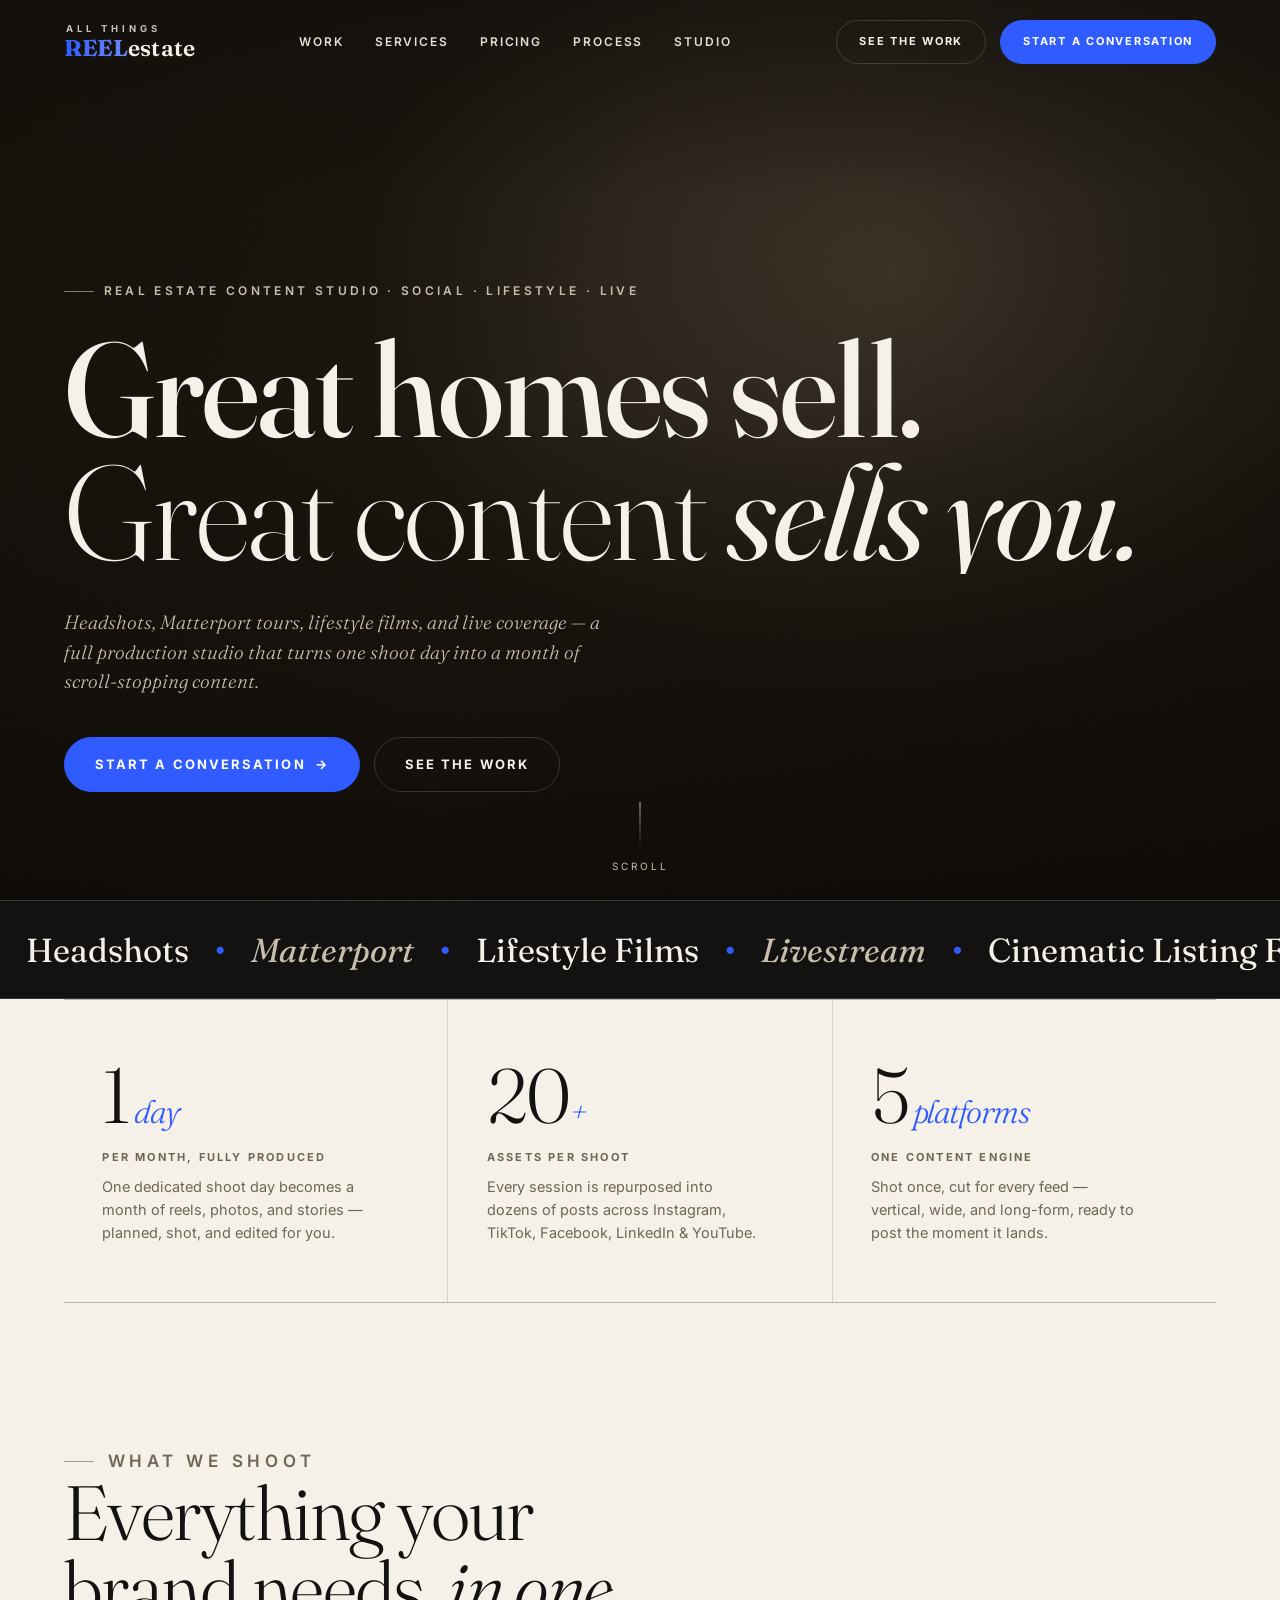
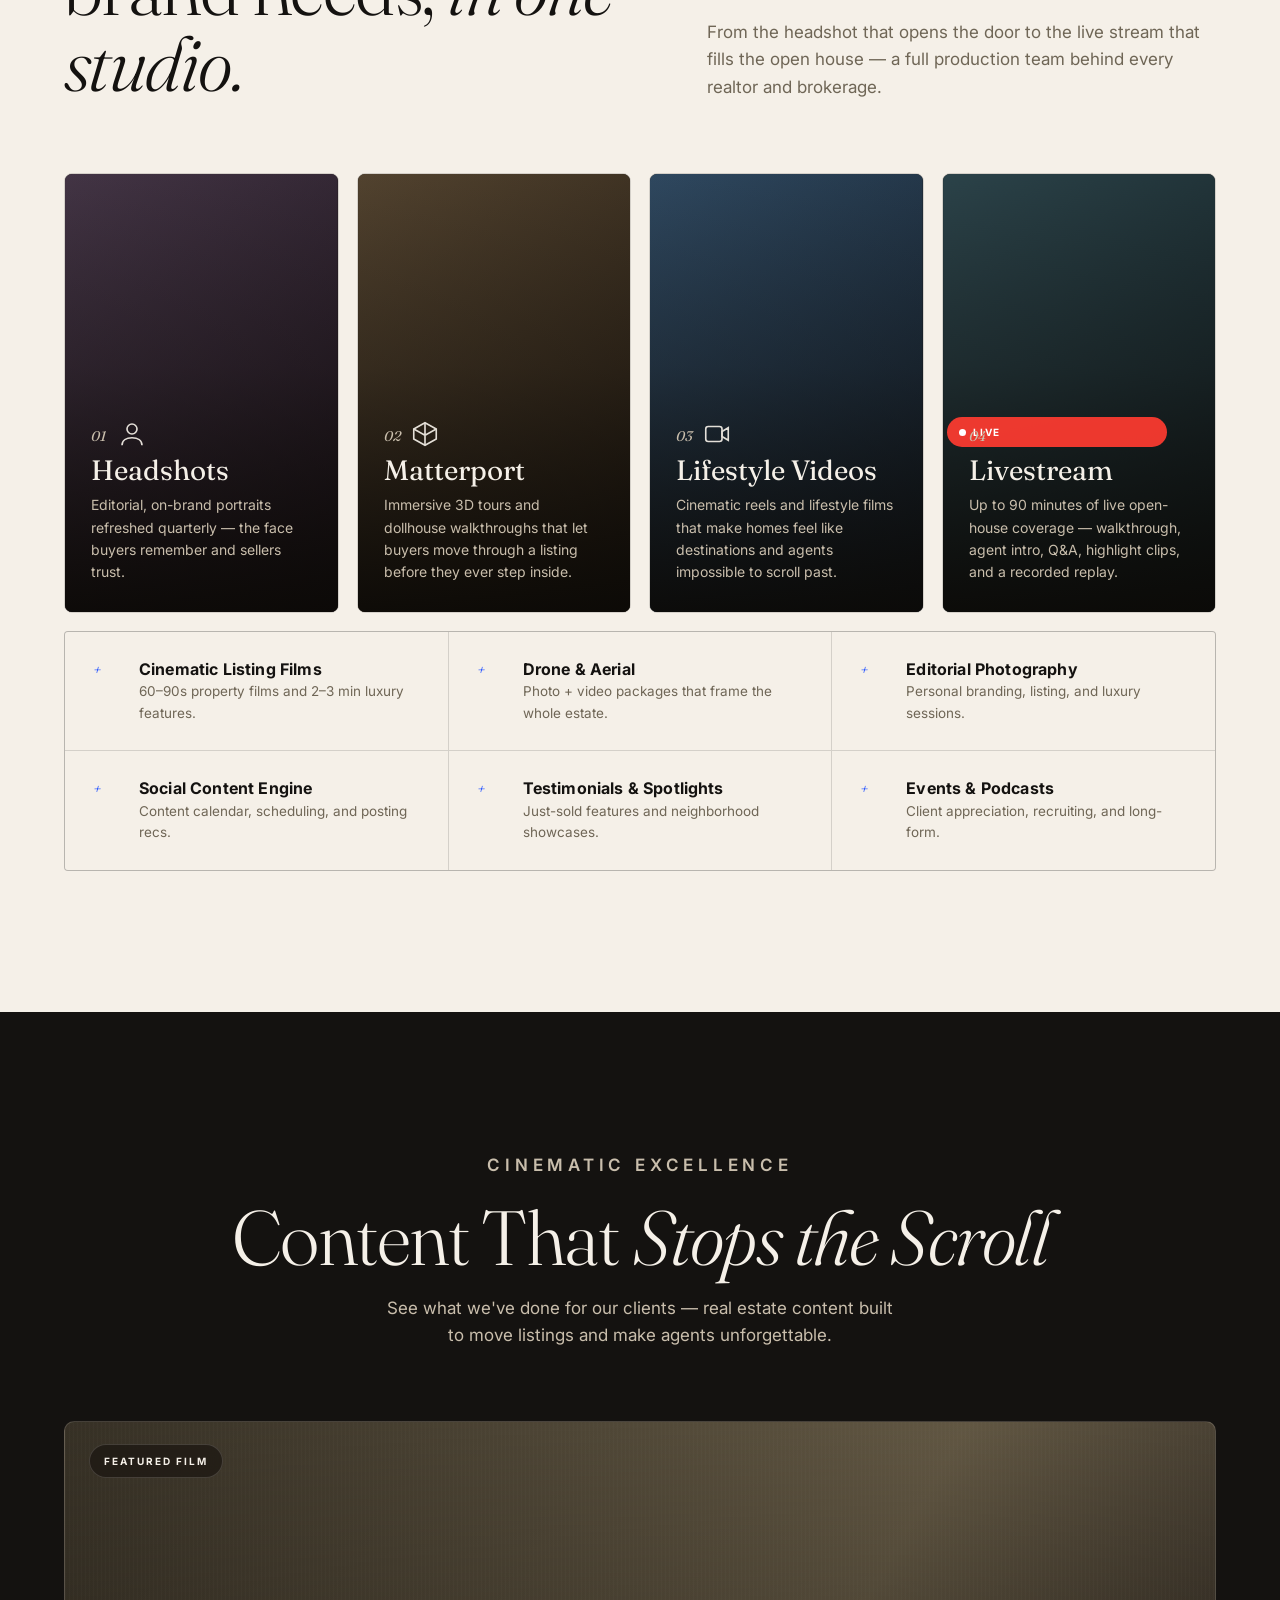
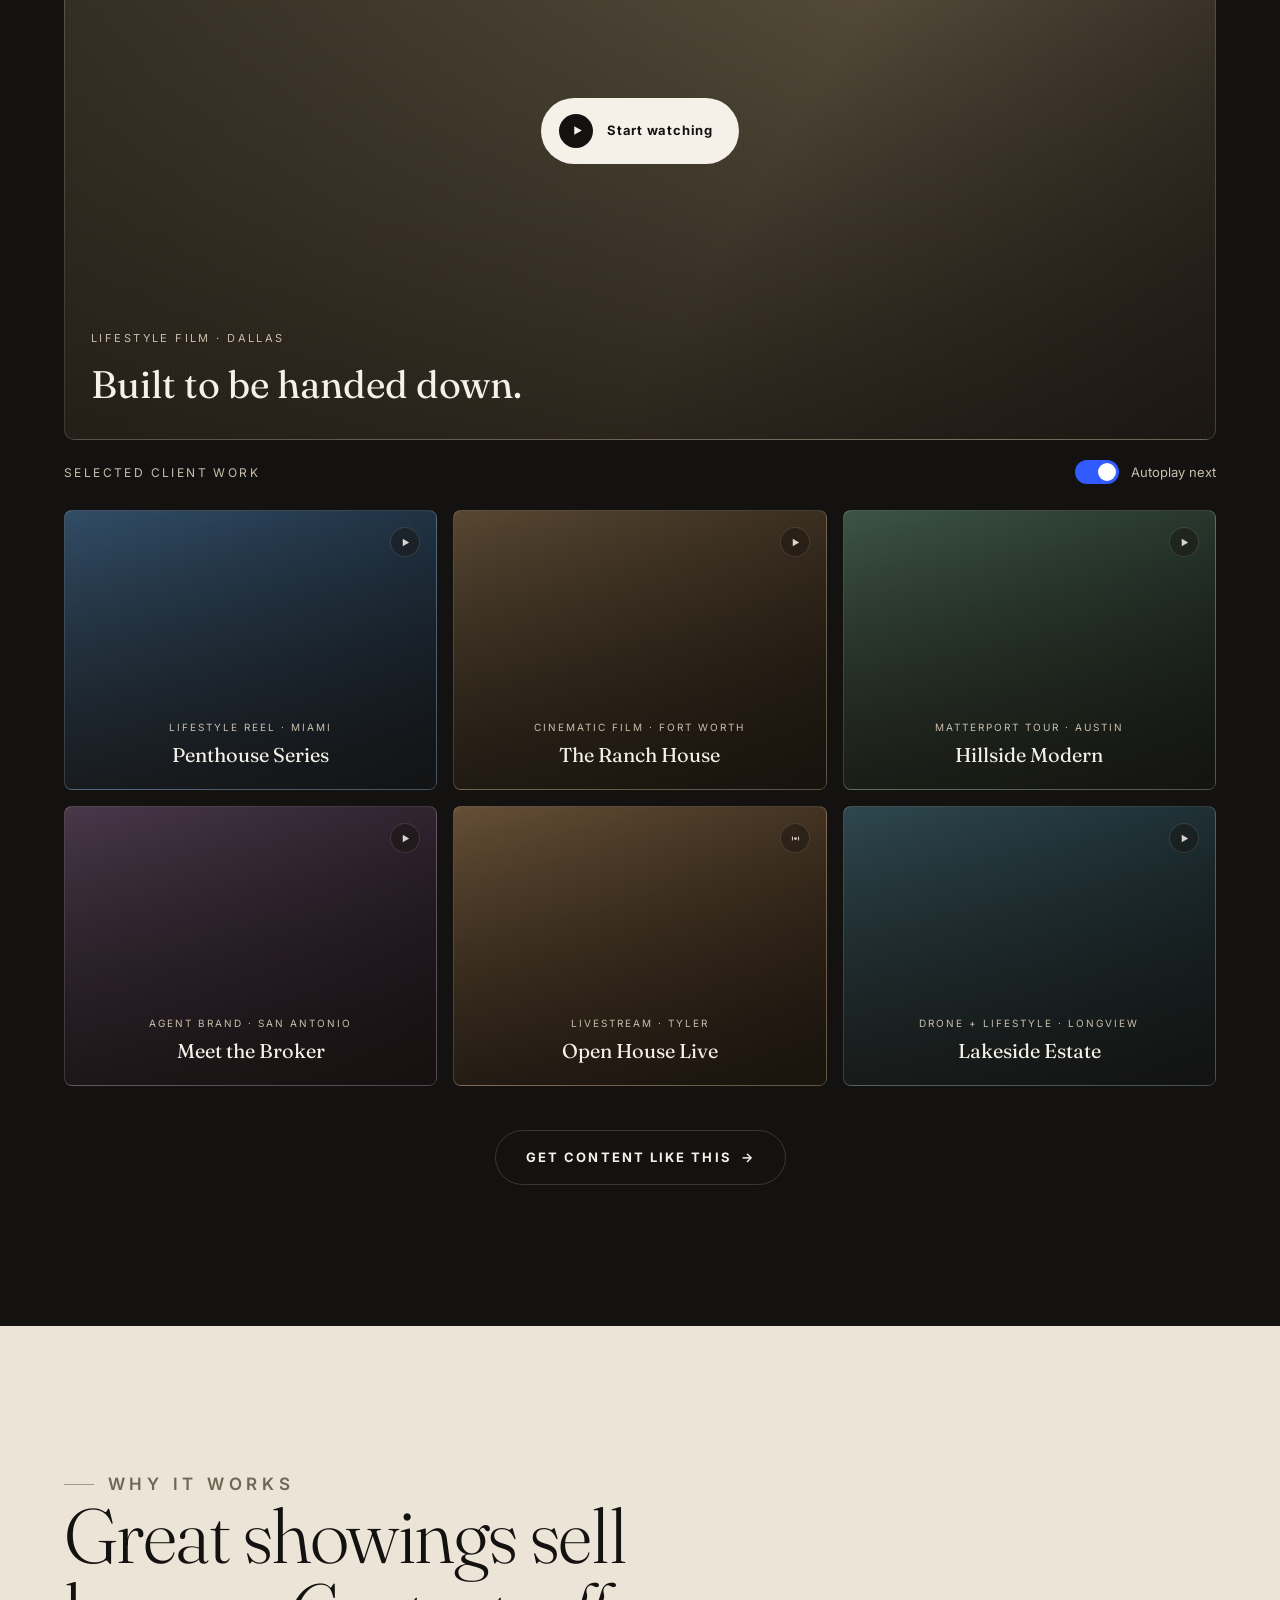
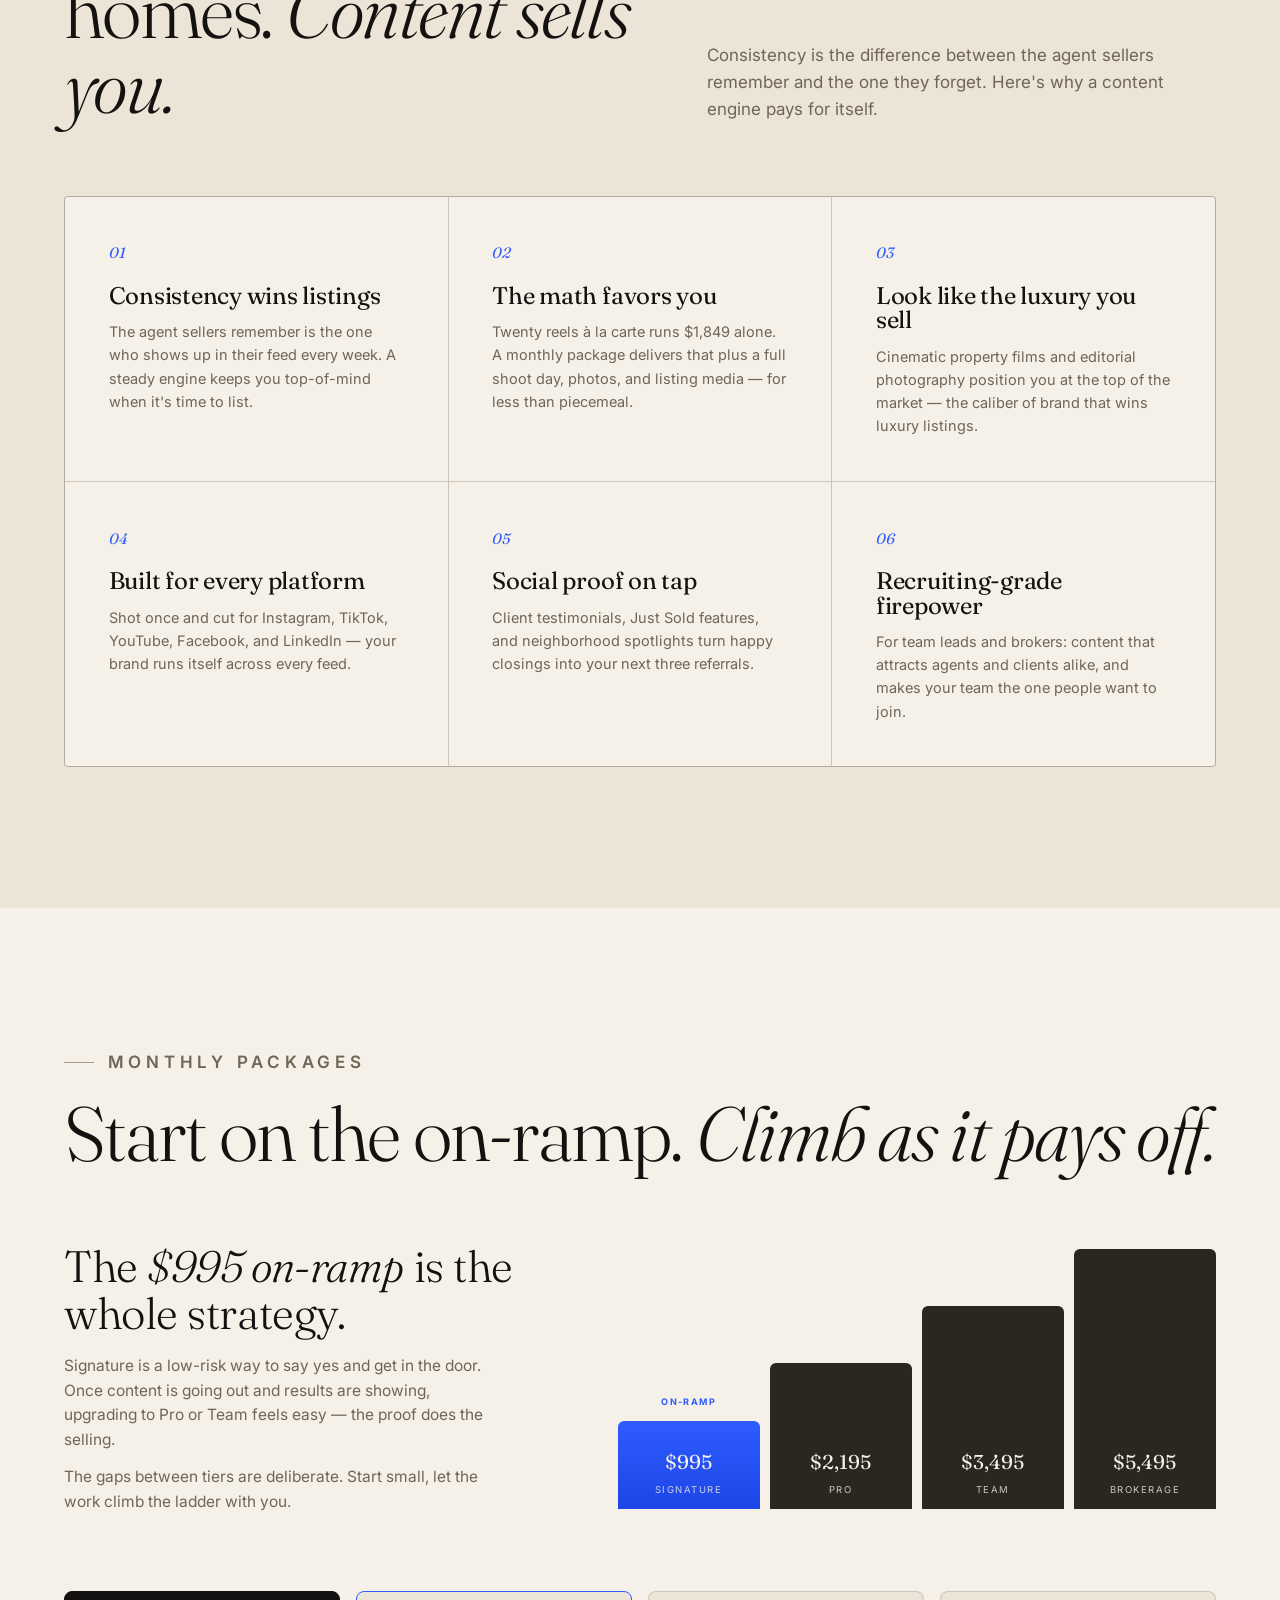
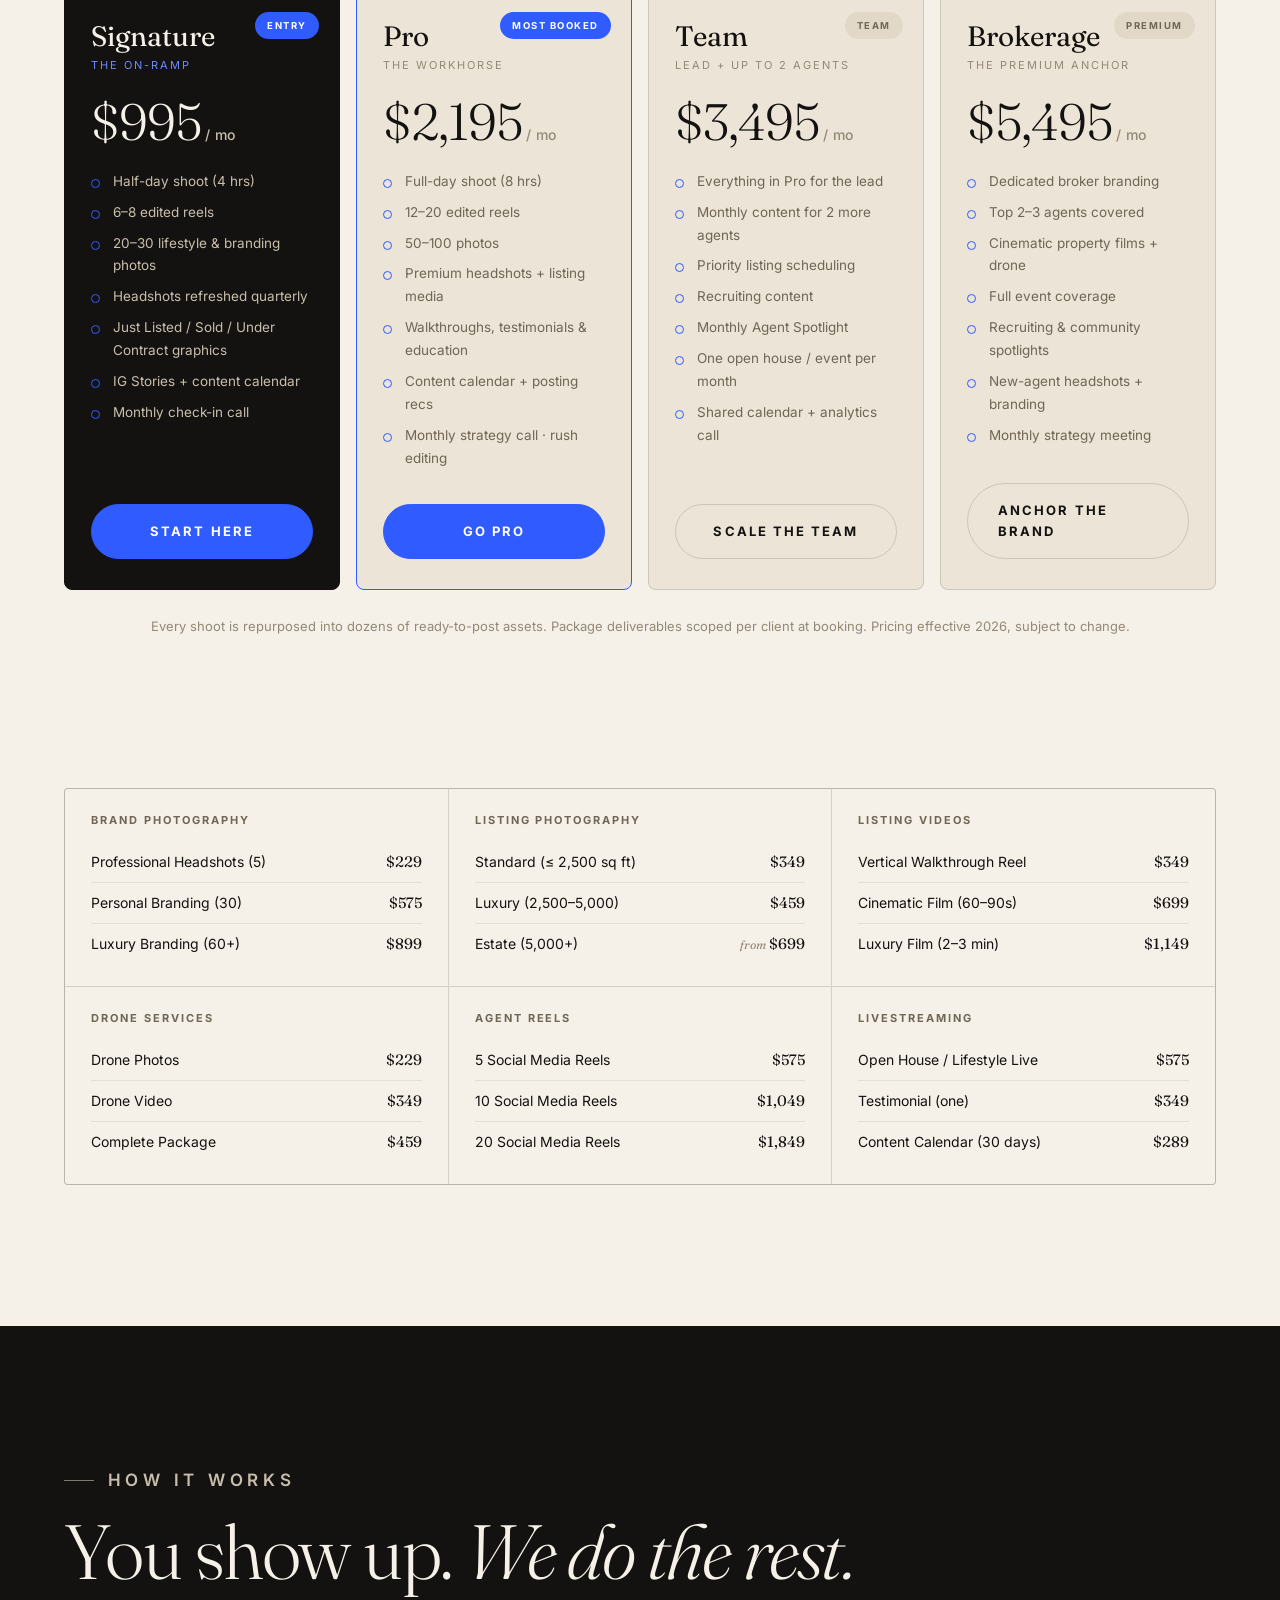
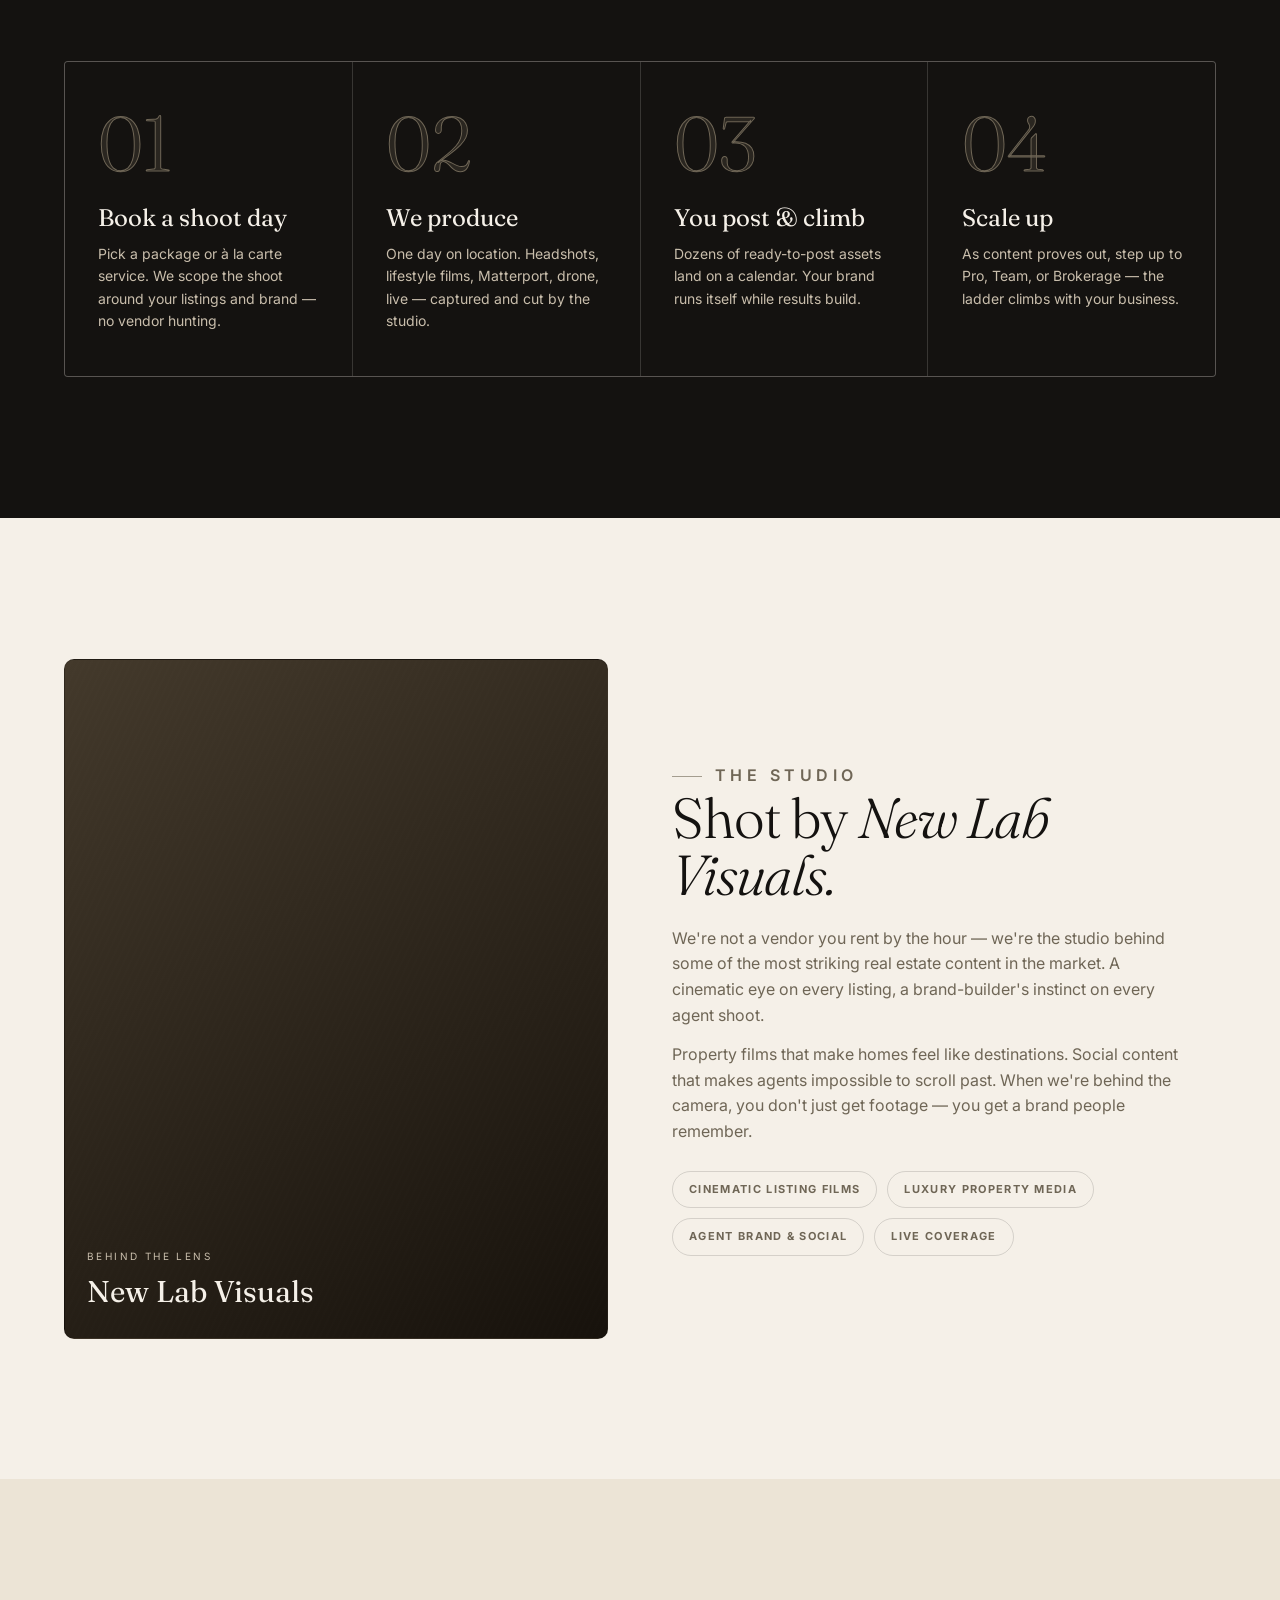
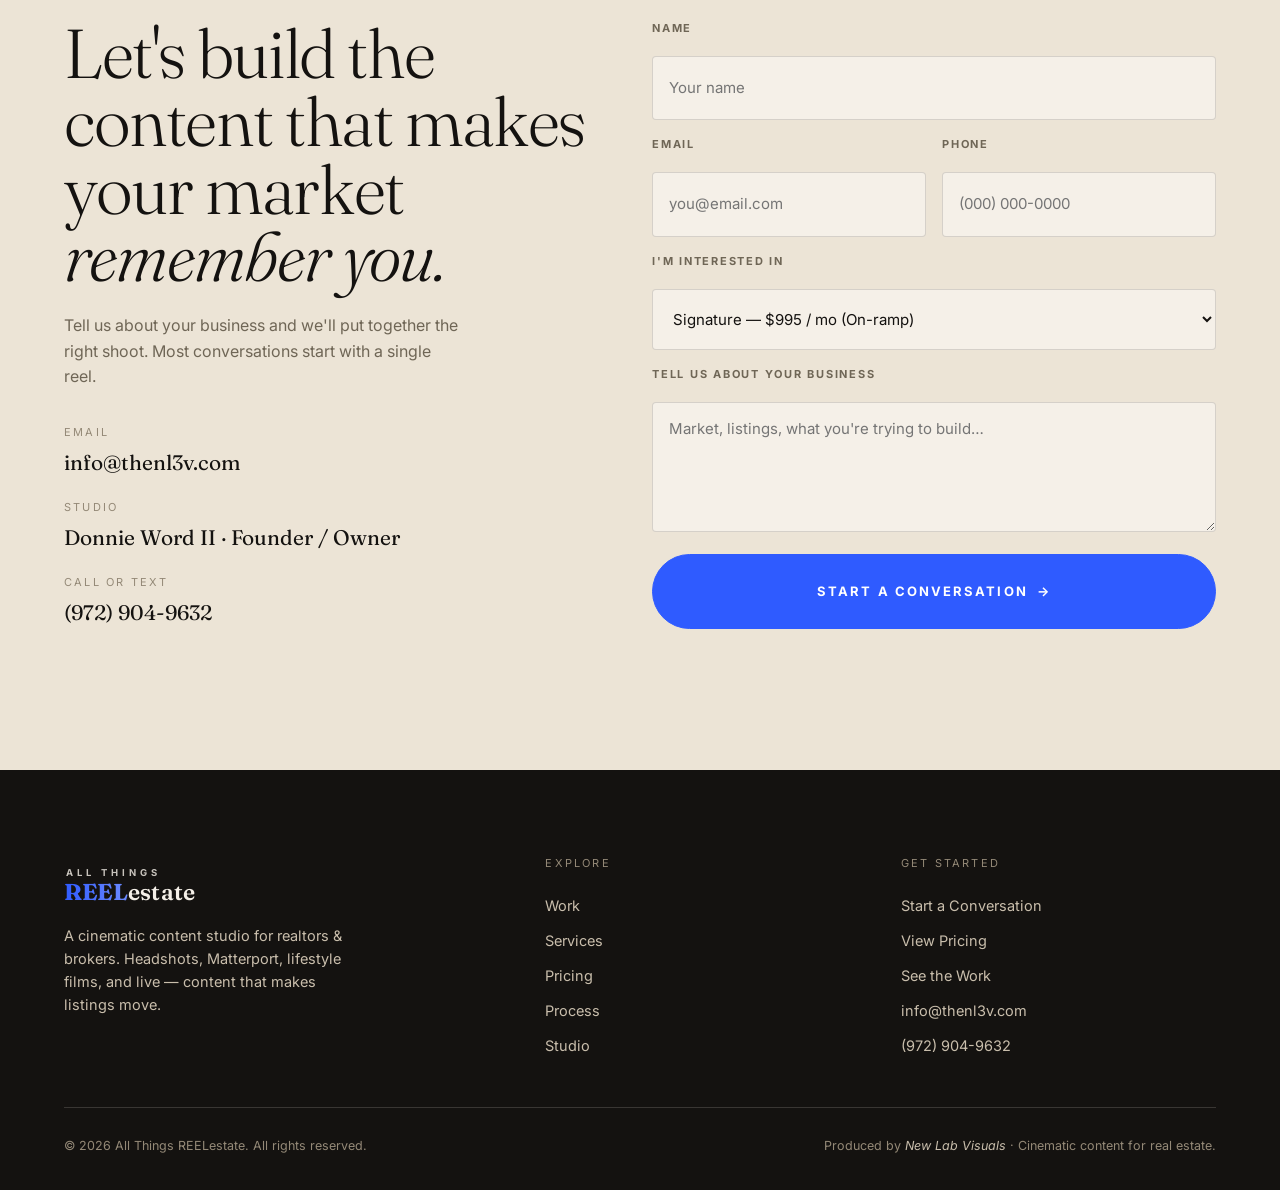
==== index.html @ cfa47ae5 "Use real hero photo, add Donnie's phone, restore v2 site to main - Set the hero background to the cl" ====
<!DOCTYPE html>
<html lang="en">
<head>
  <meta charset="UTF-8" />
  <meta name="viewport" content="width=device-width, initial-scale=1.0" />
  <title>All Things REELestate — Real Estate Content Studio</title>
  <meta name="description" content="All Things REELestate — a cinematic content studio for realtors & brokers. Headshots, Matterport tours, lifestyle films, and live coverage. One shoot day becomes a month of scroll-stopping content." />
  <meta name="theme-color" content="#141210" />

  <!-- Open Graph -->
  <meta property="og:title" content="All Things REELestate — Real Estate Content Studio" />
  <meta property="og:description" content="Headshots, Matterport, lifestyle films & live coverage built for real estate. Content that makes listings move and agents unforgettable." />
  <meta property="og:type" content="website" />

  <link rel="icon" href="assets/favicon.svg" type="image/svg+xml" />

  <!-- Fonts -->
  <link rel="preconnect" href="https://fonts.googleapis.com" />
  <link rel="preconnect" href="https://fonts.gstatic.com" crossorigin />
  <link href="https://fonts.googleapis.com/css2?family=Fraunces:ital,opsz,wght@0,9..144,300..600;1,9..144,300..600&family=Inter:wght@400;500;600;700;800;900&display=swap" rel="stylesheet" />

  <link rel="stylesheet" href="assets/css/styles.css" />
</head>
<body>

  <!-- ==================== NAV ==================== -->
  <header class="nav" id="nav">
    <div class="wrap">
      <a class="brand" href="#top" aria-label="All Things REELestate — home">
        <span class="brand__top">All Things</span>
        <span class="brand__main"><span class="brand__reel">REEL</span><b>estate</b></span>
      </a>
      <nav class="nav__links" aria-label="Primary">
        <a href="#work">Work</a>
        <a href="#services">Services</a>
        <a href="#pricing">Pricing</a>
        <a href="#process">Process</a>
        <a href="#studio">Studio</a>
      </nav>
      <div class="nav__cta">
        <a class="btn btn--ghost-light" href="#work">See the Work</a>
        <a class="btn btn--accent" href="#contact">Start a Conversation</a>
        <button class="burger" id="burger" aria-label="Menu" aria-expanded="false">
          <span></span><span></span><span></span>
        </button>
      </div>
    </div>
  </header>

  <!-- Mobile menu -->
  <div class="mobile-menu" id="mobileMenu">
    <a href="#work"><span class="num">01</span>Work</a>
    <a href="#services"><span class="num">02</span>Services</a>
    <a href="#pricing"><span class="num">03</span>Pricing</a>
    <a href="#process"><span class="num">04</span>Process</a>
    <a href="#studio"><span class="num">05</span>Studio</a>
    <a class="btn btn--accent" href="#contact">Start a Conversation</a>
  </div>

  <span id="top"></span>

  <!-- ==================== HERO ==================== -->
  <section class="hero grain" data-media>
    <div class="hero__bg"></div>
    <div class="hero__media" aria-hidden="true"></div>
    <div class="hero__vignette"></div>

    <div class="wrap">
      <p class="hero__eyebrow eyebrow eyebrow--light">Real Estate Content Studio · Social · Lifestyle · Live</p>
      <h1>
        <span class="line"><span class="lead">Great homes sell.</span></span>
        <span class="line">Great content <em>sells you.</em></span>
      </h1>
      <p class="hero__sub">Headshots, Matterport tours, lifestyle films, and live coverage — a full production studio that turns one shoot day into a month of scroll-stopping content.</p>
      <div class="hero__actions">
        <a class="btn btn--accent" href="#contact">Start a Conversation <span class="arrow">→</span></a>
        <a class="btn btn--ghost-light" href="#work">See the Work</a>
      </div>
    </div>

    <div class="hero__scroll"><span class="bar"></span>Scroll</div>
  </section>

  <!-- ==================== MARQUEE ==================== -->
  <div class="marquee" aria-hidden="true">
    <div class="marquee__track">
      <span class="marquee__item">Headshots <span class="dot">●</span> <em>Matterport</em> <span class="dot">●</span> Lifestyle Films <span class="dot">●</span> <em>Livestream</em> <span class="dot">●</span> Cinematic Listing Films <span class="dot">●</span> <em>Drone</em> <span class="dot">●</span> Editorial Photography <span class="dot">●</span> <em>Social Engine</em> <span class="dot">●</span></span>
      <span class="marquee__item">Headshots <span class="dot">●</span> <em>Matterport</em> <span class="dot">●</span> Lifestyle Films <span class="dot">●</span> <em>Livestream</em> <span class="dot">●</span> Cinematic Listing Films <span class="dot">●</span> <em>Drone</em> <span class="dot">●</span> Editorial Photography <span class="dot">●</span> <em>Social Engine</em> <span class="dot">●</span></span>
    </div>
  </div>

  <!-- ==================== STATS ==================== -->
  <section class="stats section">
    <div class="wrap">
      <div class="stats__grid">
        <div class="stat reveal">
          <div class="stat__num">1<span class="unit"> day</span></div>
          <div class="stat__label">Per month, fully produced</div>
          <p class="stat__desc">One dedicated shoot day becomes a month of reels, photos, and stories — planned, shot, and edited for you.</p>
        </div>
        <div class="stat reveal" data-d="1">
          <div class="stat__num">20<span class="unit">+</span></div>
          <div class="stat__label">Assets per shoot</div>
          <p class="stat__desc">Every session is repurposed into dozens of posts across Instagram, TikTok, Facebook, LinkedIn & YouTube.</p>
        </div>
        <div class="stat reveal" data-d="2">
          <div class="stat__num">5<span class="unit"> platforms</span></div>
          <div class="stat__label">One content engine</div>
          <p class="stat__desc">Shot once, cut for every feed — vertical, wide, and long-form, ready to post the moment it lands.</p>
        </div>
      </div>
    </div>
  </section>

  <!-- ==================== SERVICES ==================== -->
  <section class="services section-pad" id="services">
    <div class="wrap">
      <div class="sec-head sec-head--split reveal">
        <div>
          <p class="eyebrow">What We Shoot</p>
          <h2>Everything your brand needs, <em>in one studio.</em></h2>
        </div>
        <p>From the headshot that opens the door to the live stream that fills the open house — a full production team behind every realtor and brokerage.</p>
      </div>

      <div class="svc-primary">
        <article class="svc-card reveal">
          <div class="svc-card__img" style="background-image:url('https://images.unsplash.com/photo-1560250097-0b93528c311a?q=80&w=1200&auto=format&fit=crop'), linear-gradient(140deg,#4a3a4d,#1a1119);"></div>
          <div class="svc-card__icon" aria-hidden="true">
            <svg viewBox="0 0 24 24"><circle cx="12" cy="8" r="4"/><path d="M4 21c0-4 3.6-6 8-6s8 2 8 6"/></svg>
          </div>
          <span class="svc-card__num">01</span>
          <h3>Headshots</h3>
          <p class="svc-card__desc">Editorial, on-brand portraits refreshed quarterly — the face buyers remember and sellers trust.</p>
        </article>

        <article class="svc-card reveal" data-d="1">
          <div class="svc-card__img" style="background-image:url('https://images.unsplash.com/photo-1600607687939-ce8a6c25118c?q=80&w=1200&auto=format&fit=crop'), linear-gradient(140deg,#5b4a34,#20180f);"></div>
          <div class="svc-card__icon" aria-hidden="true">
            <svg viewBox="0 0 24 24"><path d="M12 3l9 5v8l-9 5-9-5V8z"/><path d="M12 3v18M3 8l9 5 9-5"/></svg>
          </div>
          <span class="svc-card__num">02</span>
          <h3>Matterport</h3>
          <p class="svc-card__desc">Immersive 3D tours and dollhouse walkthroughs that let buyers move through a listing before they ever step inside.</p>
        </article>

        <article class="svc-card reveal" data-d="2">
          <div class="svc-card__img" style="background-image:url('https://images.unsplash.com/photo-1526779259212-939e64788e3c?q=80&w=1200&auto=format&fit=crop'), linear-gradient(140deg,#33506b,#101b26);"></div>
          <div class="svc-card__icon" aria-hidden="true">
            <svg viewBox="0 0 24 24"><rect x="3" y="6" width="13" height="12" rx="2"/><path d="M16 10l5-3v10l-5-3z"/></svg>
          </div>
          <span class="svc-card__num">03</span>
          <h3>Lifestyle Videos</h3>
          <p class="svc-card__desc">Cinematic reels and lifestyle films that make homes feel like destinations and agents impossible to scroll past.</p>
        </article>

        <article class="svc-card reveal" data-d="3">
          <div class="svc-card__img" style="background-image:url('https://images.unsplash.com/photo-1492691527719-9d1e07e534b4?q=80&w=1200&auto=format&fit=crop'), linear-gradient(140deg,#2f4a52,#0f1b1e);"></div>
          <span class="svc-card__live"><span class="pulse"></span>Live</span>
          <span class="svc-card__num">04</span>
          <h3>Livestream</h3>
          <p class="svc-card__desc">Up to 90 minutes of live open-house coverage — walkthrough, agent intro, Q&A, highlight clips, and a recorded replay.</p>
        </article>
      </div>

      <div class="svc-secondary reveal">
        <div class="svc-min"><span class="svc-min__k">+</span><div><h4>Cinematic Listing Films</h4><p>60–90s property films and 2–3 min luxury features.</p></div></div>
        <div class="svc-min"><span class="svc-min__k">+</span><div><h4>Drone &amp; Aerial</h4><p>Photo + video packages that frame the whole estate.</p></div></div>
        <div class="svc-min"><span class="svc-min__k">+</span><div><h4>Editorial Photography</h4><p>Personal branding, listing, and luxury sessions.</p></div></div>
        <div class="svc-min"><span class="svc-min__k">+</span><div><h4>Social Content Engine</h4><p>Content calendar, scheduling, and posting recs.</p></div></div>
        <div class="svc-min"><span class="svc-min__k">+</span><div><h4>Testimonials &amp; Spotlights</h4><p>Just-sold features and neighborhood showcases.</p></div></div>
        <div class="svc-min"><span class="svc-min__k">+</span><div><h4>Events &amp; Podcasts</h4><p>Client appreciation, recruiting, and long-form.</p></div></div>
      </div>
    </div>
  </section>

  <!-- ==================== PORTFOLIO ==================== -->
  <section class="portfolio section-pad" id="work">
    <div class="wrap">
      <div class="sec-head reveal" style="text-align:center; justify-items:center;">
        <p class="eyebrow no-rule" style="justify-self:center">Cinematic Excellence</p>
        <h2>Content That <em>Stops the Scroll</em></h2>
        <p style="margin-inline:auto">See what we've done for our clients — real estate content built to move listings and make agents unforgettable.</p>
      </div>

      <div class="reel-feature reveal" data-video>
        <span class="reel-feature__tag">Featured Film</span>
        <button class="play"><span class="play__disc"><svg viewBox="0 0 24 24"><path d="M6 4l14 8-14 8z"/></svg></span>Start watching</button>
        <div class="reel-feature__meta">
          <div class="k">Lifestyle Film · Dallas</div>
          <div class="t">Built to be handed down.</div>
        </div>
      </div>

      <div class="reel-bar reveal">
        <span class="reel-bar__label">Selected Client Work</span>
        <span class="toggle"><span class="toggle__track"></span>Autoplay next</span>
      </div>

      <div class="reel-grid">
        <button class="reel-tile d1 reveal">
          <span class="reel-tile__glow"></span>
          <span class="reel-tile__ico"><svg viewBox="0 0 24 24"><path d="M6 4l14 8-14 8z"/></svg></span>
          <span class="reel-tile__body"><span class="reel-tile__k">Lifestyle Reel · Miami</span><span class="reel-tile__t">Penthouse Series</span></span>
        </button>
        <button class="reel-tile d2 reveal" data-d="1">
          <span class="reel-tile__glow"></span>
          <span class="reel-tile__ico"><svg viewBox="0 0 24 24"><path d="M6 4l14 8-14 8z"/></svg></span>
          <span class="reel-tile__body"><span class="reel-tile__k">Cinematic Film · Fort Worth</span><span class="reel-tile__t">The Ranch House</span></span>
        </button>
        <button class="reel-tile d3 reveal" data-d="2">
          <span class="reel-tile__glow"></span>
          <span class="reel-tile__ico"><svg viewBox="0 0 24 24"><path d="M6 4l14 8-14 8z"/></svg></span>
          <span class="reel-tile__body"><span class="reel-tile__k">Matterport Tour · Austin</span><span class="reel-tile__t">Hillside Modern</span></span>
        </button>
        <button class="reel-tile d4 reveal">
          <span class="reel-tile__glow"></span>
          <span class="reel-tile__ico"><svg viewBox="0 0 24 24"><path d="M6 4l14 8-14 8z"/></svg></span>
          <span class="reel-tile__body"><span class="reel-tile__k">Agent Brand · San Antonio</span><span class="reel-tile__t">Meet the Broker</span></span>
        </button>
        <button class="reel-tile d5 reveal" data-d="1">
          <span class="reel-tile__glow"></span>
          <span class="reel-tile__ico"><svg viewBox="0 0 24 24"><circle cx="12" cy="12" r="3"/><path d="M6.5 6.5a8 8 0 000 11M17.5 6.5a8 8 0 010 11"/></svg></span>
          <span class="reel-tile__body"><span class="reel-tile__k">Livestream · Tyler</span><span class="reel-tile__t">Open House Live</span></span>
        </button>
        <button class="reel-tile d6 reveal" data-d="2">
          <span class="reel-tile__glow"></span>
          <span class="reel-tile__ico"><svg viewBox="0 0 24 24"><path d="M6 4l14 8-14 8z"/></svg></span>
          <span class="reel-tile__body"><span class="reel-tile__k">Drone + Lifestyle · Longview</span><span class="reel-tile__t">Lakeside Estate</span></span>
        </button>
      </div>

      <div style="text-align:center; margin-top:44px" class="reveal">
        <a class="btn btn--ghost-light" href="#contact">Get content like this <span class="arrow">→</span></a>
      </div>
    </div>
  </section>

  <!-- ==================== WHY ==================== -->
  <section class="why section-pad">
    <div class="wrap">
      <div class="sec-head sec-head--split reveal">
        <div>
          <p class="eyebrow">Why It Works</p>
          <h2>Great showings sell homes. <em>Content sells you.</em></h2>
        </div>
        <p>Consistency is the difference between the agent sellers remember and the one they forget. Here's why a content engine pays for itself.</p>
      </div>

      <div class="why-grid">
        <div class="why-cell reveal"><span class="why-cell__n">01</span><h3>Consistency wins listings</h3><p>The agent sellers remember is the one who shows up in their feed every week. A steady engine keeps you top-of-mind when it's time to list.</p></div>
        <div class="why-cell reveal" data-d="1"><span class="why-cell__n">02</span><h3>The math favors you</h3><p>Twenty reels à la carte runs $1,849 alone. A monthly package delivers that plus a full shoot day, photos, and listing media — for less than piecemeal.</p></div>
        <div class="why-cell reveal" data-d="2"><span class="why-cell__n">03</span><h3>Look like the luxury you sell</h3><p>Cinematic property films and editorial photography position you at the top of the market — the caliber of brand that wins luxury listings.</p></div>
        <div class="why-cell reveal"><span class="why-cell__n">04</span><h3>Built for every platform</h3><p>Shot once and cut for Instagram, TikTok, YouTube, Facebook, and LinkedIn — your brand runs itself across every feed.</p></div>
        <div class="why-cell reveal" data-d="1"><span class="why-cell__n">05</span><h3>Social proof on tap</h3><p>Client testimonials, Just Sold features, and neighborhood spotlights turn happy closings into your next three referrals.</p></div>
        <div class="why-cell reveal" data-d="2"><span class="why-cell__n">06</span><h3>Recruiting-grade firepower</h3><p>For team leads and brokers: content that attracts agents and clients alike, and makes your team the one people want to join.</p></div>
      </div>
    </div>
  </section>

  <!-- ==================== PRICING ==================== -->
  <section class="pricing section-pad" id="pricing">
    <div class="wrap">
      <div class="sec-head reveal">
        <p class="eyebrow">Monthly Packages</p>
        <h2>Start on the on-ramp. <em>Climb as it pays off.</em></h2>
      </div>

      <!-- The ramp explainer -->
      <div class="ramp">
        <div class="ramp__copy reveal">
          <h3>The <em>$995 on-ramp</em> is the whole strategy.</h3>
          <p>Signature is a low-risk way to say yes and get in the door. Once content is going out and results are showing, upgrading to Pro or Team feels easy — the proof does the selling.</p>
          <p>The gaps between tiers are deliberate. Start small, let the work climb the ladder with you.</p>
        </div>
        <div class="ladder reveal" data-d="1" aria-hidden="true">
          <div class="rung rung--entry" data-h="1"><span class="rung__tag">On-ramp</span><span class="rung__price">$995</span><span class="rung__name">Signature</span></div>
          <div class="rung" data-h="2"><span class="rung__price">$2,195</span><span class="rung__name">Pro</span></div>
          <div class="rung" data-h="3"><span class="rung__price">$3,495</span><span class="rung__name">Team</span></div>
          <div class="rung" data-h="4"><span class="rung__price">$5,495</span><span class="rung__name">Brokerage</span></div>
        </div>
      </div>

      <!-- Tiers -->
      <div class="tiers">
        <article class="tier tier--entry reveal">
          <span class="tier__badge">Entry</span>
          <h3 class="tier__name">Signature</h3>
          <p class="tier__role">The On-Ramp</p>
          <div class="tier__price">$995<span> / mo</span></div>
          <ul class="tier__feat">
            <li>Half-day shoot (4 hrs)</li>
            <li>6–8 edited reels</li>
            <li>20–30 lifestyle &amp; branding photos</li>
            <li>Headshots refreshed quarterly</li>
            <li>Just Listed / Sold / Under Contract graphics</li>
            <li>IG Stories + content calendar</li>
            <li>Monthly check-in call</li>
          </ul>
          <a class="btn" href="#contact">Start Here</a>
        </article>

        <article class="tier tier--pop reveal" data-d="1">
          <span class="tier__badge">Most Booked</span>
          <h3 class="tier__name">Pro</h3>
          <p class="tier__role">The Workhorse</p>
          <div class="tier__price">$2,195<span> / mo</span></div>
          <ul class="tier__feat">
            <li>Full-day shoot (8 hrs)</li>
            <li>12–20 edited reels</li>
            <li>50–100 photos</li>
            <li>Premium headshots + listing media</li>
            <li>Walkthroughs, testimonials &amp; education</li>
            <li>Content calendar + posting recs</li>
            <li>Monthly strategy call · rush editing</li>
          </ul>
          <a class="btn btn--accent" href="#contact">Go Pro</a>
        </article>

        <article class="tier reveal" data-d="2">
          <span class="tier__badge">Team</span>
          <h3 class="tier__name">Team</h3>
          <p class="tier__role">Lead + up to 2 agents</p>
          <div class="tier__price">$3,495<span> / mo</span></div>
          <ul class="tier__feat">
            <li>Everything in Pro for the lead</li>
            <li>Monthly content for 2 more agents</li>
            <li>Priority listing scheduling</li>
            <li>Recruiting content</li>
            <li>Monthly Agent Spotlight</li>
            <li>One open house / event per month</li>
            <li>Shared calendar + analytics call</li>
          </ul>
          <a class="btn btn--ghost" href="#contact">Scale the Team</a>
        </article>

        <article class="tier reveal" data-d="3">
          <span class="tier__badge">Premium</span>
          <h3 class="tier__name">Brokerage</h3>
          <p class="tier__role">The Premium Anchor</p>
          <div class="tier__price">$5,495<span> / mo</span></div>
          <ul class="tier__feat">
            <li>Dedicated broker branding</li>
            <li>Top 2–3 agents covered</li>
            <li>Cinematic property films + drone</li>
            <li>Full event coverage</li>
            <li>Recruiting &amp; community spotlights</li>
            <li>New-agent headshots + branding</li>
            <li>Monthly strategy meeting</li>
          </ul>
          <a class="btn btn--ghost" href="#contact">Anchor the Brand</a>
        </article>
      </div>

      <p class="pricing__note">Every shoot is repurposed into dozens of ready-to-post assets. Package deliverables scoped per client at booking. Pricing effective 2026, subject to change.</p>

      <!-- À LA CARTE -->
      <div class="alacarte" id="alacarte">
        <div class="ala-head reveal">
          <h3>Prefer to book <em>à la carte?</em></h3>
          <p class="eyebrow no-rule">One-off services · book exactly what a listing needs</p>
        </div>
        <div class="ala-grid">
          <div class="ala-group reveal">
            <h4>Brand Photography</h4>
            <div class="ala-row"><span class="n">Professional Headshots (5)</span><span class="p">$229</span></div>
            <div class="ala-row"><span class="n">Personal Branding (30)</span><span class="p">$575</span></div>
            <div class="ala-row"><span class="n">Luxury Branding (60+)</span><span class="p">$899</span></div>
          </div>
          <div class="ala-group reveal" data-d="1">
            <h4>Listing Photography</h4>
            <div class="ala-row"><span class="n">Standard (≤ 2,500 sq ft)</span><span class="p">$349</span></div>
            <div class="ala-row"><span class="n">Luxury (2,500–5,000)</span><span class="p">$459</span></div>
            <div class="ala-row"><span class="n">Estate (5,000+)</span><span class="p"><em>from</em> $699</span></div>
          </div>
          <div class="ala-group reveal" data-d="2">
            <h4>Listing Videos</h4>
            <div class="ala-row"><span class="n">Vertical Walkthrough Reel</span><span class="p">$349</span></div>
            <div class="ala-row"><span class="n">Cinematic Film (60–90s)</span><span class="p">$699</span></div>
            <div class="ala-row"><span class="n">Luxury Film (2–3 min)</span><span class="p">$1,149</span></div>
          </div>
          <div class="ala-group reveal">
            <h4>Drone Services</h4>
            <div class="ala-row"><span class="n">Drone Photos</span><span class="p">$229</span></div>
            <div class="ala-row"><span class="n">Drone Video</span><span class="p">$349</span></div>
            <div class="ala-row"><span class="n">Complete Package</span><span class="p">$459</span></div>
          </div>
          <div class="ala-group reveal" data-d="1">
            <h4>Agent Reels</h4>
            <div class="ala-row"><span class="n">5 Social Media Reels</span><span class="p">$575</span></div>
            <div class="ala-row"><span class="n">10 Social Media Reels</span><span class="p">$1,049</span></div>
            <div class="ala-row"><span class="n">20 Social Media Reels</span><span class="p">$1,849</span></div>
          </div>
          <div class="ala-group reveal" data-d="2">
            <h4>Livestreaming</h4>
            <div class="ala-row"><span class="n">Open House / Lifestyle Live</span><span class="p">$575</span></div>
            <div class="ala-row"><span class="n">Testimonial (one)</span><span class="p">$349</span></div>
            <div class="ala-row"><span class="n">Content Calendar (30 days)</span><span class="p">$289</span></div>
          </div>
        </div>
      </div>
    </div>
  </section>

  <!-- ==================== PROCESS ==================== -->
  <section class="process section-pad" id="process">
    <div class="wrap">
      <div class="sec-head reveal">
        <p class="eyebrow">How It Works</p>
        <h2>You show up. <em>We do the rest.</em></h2>
      </div>
      <div class="steps">
        <div class="step reveal"><div class="step__n">01</div><h3>Book a shoot day</h3><p>Pick a package or à la carte service. We scope the shoot around your listings and brand — no vendor hunting.</p></div>
        <div class="step reveal" data-d="1"><div class="step__n">02</div><h3>We produce</h3><p>One day on location. Headshots, lifestyle films, Matterport, drone, live — captured and cut by the studio.</p></div>
        <div class="step reveal" data-d="2"><div class="step__n">03</div><h3>You post &amp; climb</h3><p>Dozens of ready-to-post assets land on a calendar. Your brand runs itself while results build.</p></div>
        <div class="step reveal" data-d="3"><div class="step__n">04</div><h3>Scale up</h3><p>As content proves out, step up to Pro, Team, or Brokerage — the ladder climbs with your business.</p></div>
      </div>
    </div>
  </section>

  <!-- ==================== STUDIO ==================== -->
  <section class="studio section-pad" id="studio">
    <div class="wrap">
      <div class="studio__grid">
        <div class="studio__media grain reveal" aria-hidden="true">
          <div class="studio__badge">
            <div class="k">Behind the Lens</div>
            <div class="t">New Lab Visuals</div>
          </div>
        </div>
        <div class="studio__copy reveal" data-d="1">
          <p class="eyebrow">The Studio</p>
          <h2>Shot by <em>New Lab Visuals.</em></h2>
          <p>We're not a vendor you rent by the hour — we're the studio behind some of the most striking real estate content in the market. A cinematic eye on every listing, a brand-builder's instinct on every agent shoot.</p>
          <p>Property films that make homes feel like destinations. Social content that makes agents impossible to scroll past. When we're behind the camera, you don't just get footage — you get a brand people remember.</p>
          <div class="studio__tags">
            <span>Cinematic Listing Films</span>
            <span>Luxury Property Media</span>
            <span>Agent Brand &amp; Social</span>
            <span>Live Coverage</span>
          </div>
        </div>
      </div>
    </div>
  </section>

  <!-- ==================== CONTACT ==================== -->
  <section class="contact section-pad" id="contact">
    <div class="wrap">
      <div class="contact__grid">
        <div class="contact__lead reveal">
          <h2>Let's build the content that makes your market <em>remember you.</em></h2>
          <p>Tell us about your business and we'll put together the right shoot. Most conversations start with a single reel.</p>
          <div class="contact__meta">
            <div class="row"><div class="k">Email</div><div class="v"><a href="mailto:info@thenl3v.com">info@thenl3v.com</a></div></div>
            <div class="row"><div class="k">Studio</div><div class="v">Donnie Word II · Founder / Owner</div></div>
            <div class="row"><div class="k">Call or text</div><div class="v"><a href="tel:+19729049632">(972) 904-9632</a></div></div>
          </div>
        </div>

        <form class="form reveal" data-d="1" id="contactForm" novalidate>
          <div class="field">
            <label for="name">Name</label>
            <input id="name" name="name" type="text" placeholder="Your name" required />
          </div>
          <div class="row2">
            <div class="field">
              <label for="email">Email</label>
              <input id="email" name="email" type="email" placeholder="you@email.com" required />
            </div>
            <div class="field">
              <label for="phone">Phone</label>
              <input id="phone" name="phone" type="tel" placeholder="(000) 000-0000" />
            </div>
          </div>
          <div class="field">
            <label for="interest">I'm interested in</label>
            <select id="interest" name="interest">
              <option>Signature — $995 / mo (On-ramp)</option>
              <option>Pro — $2,195 / mo</option>
              <option>Team — $3,495 / mo</option>
              <option>Brokerage — $5,495 / mo</option>
              <option>À la carte / one-off shoot</option>
              <option>Not sure yet — help me choose</option>
            </select>
          </div>
          <div class="field">
            <label for="message">Tell us about your business</label>
            <textarea id="message" name="message" placeholder="Market, listings, what you're trying to build…"></textarea>
          </div>
          <button class="btn btn--accent" type="submit">Start a Conversation <span class="arrow">→</span></button>
          <p class="form__ok">Thanks — we'll be in touch shortly. (Demo form: wire up to your email or CRM to go live.)</p>
        </form>
      </div>
    </div>
  </section>

  <!-- ==================== FOOTER ==================== -->
  <footer class="footer">
    <div class="wrap">
      <div class="footer__top">
        <div class="footer__brand">
          <a class="brand" href="#top">
            <span class="brand__top">All Things</span>
            <span class="brand__main"><span class="brand__reel">REEL</span><b>estate</b></span>
          </a>
          <p>A cinematic content studio for realtors &amp; brokers. Headshots, Matterport, lifestyle films, and live — content that makes listings move.</p>
        </div>
        <div class="footer__col">
          <h4>Explore</h4>
          <a href="#work">Work</a>
          <a href="#services">Services</a>
          <a href="#pricing">Pricing</a>
          <a href="#process">Process</a>
          <a href="#studio">Studio</a>
        </div>
        <div class="footer__col">
          <h4>Get Started</h4>
          <a href="#contact">Start a Conversation</a>
          <a href="#pricing">View Pricing</a>
          <a href="#work">See the Work</a>
          <a href="mailto:info@thenl3v.com">info@thenl3v.com</a>
          <a href="tel:+19729049632">(972) 904-9632</a>
        </div>
      </div>
      <div class="footer__bottom">
        <p>© <span id="year">2026</span> All Things REELestate. All rights reserved.</p>
        <p class="credit">Produced by <em>New Lab Visuals</em> · Cinematic content for real estate.</p>
      </div>
    </div>
  </footer>

  <script src="assets/js/main.js"></script>
</body>
</html>
---- assets/css/styles.css ----
/* =============================================================
   ALL THINGS REELestate — Content Studio
   Design system: editorial serif warmth x bold display caps,
   cream/ink palette, electric accent pop.
   ============================================================= */

/* ----------  TOKENS  ---------- */
:root {
  /* Palette */
  --ink:        #141210;
  --ink-2:      #1d1a16;
  --ink-soft:   #2a2620;
  --paper:      #f5f0e8;
  --paper-2:    #ece4d6;
  --paper-3:    #e2d8c7;
  --stone:      #948977;
  --stone-2:    #6f6656;
  --cream-dim:  #c9beac;

  --accent:     #2f5bff;   /* electric editorial blue — the pop */
  --accent-2:   #6d8bff;
  --live:       #ff3b30;   /* broadcast red for LIVE / livestream */
  --gold:       #c6a15b;   /* luxury hairline detailing */

  --hair:       rgba(20, 18, 16, .14);
  --hair-2:     rgba(20, 18, 16, .08);
  --hair-light: rgba(245, 240, 232, .16);

  /* Type */
  --serif: "Fraunces", "Times New Roman", serif;
  --sans:  "Inter", system-ui, -apple-system, "Segoe UI", sans-serif;

  /* Layout */
  --wrap: 1280px;
  --gutter: clamp(20px, 5vw, 72px);
  --radius: 4px;

  --ease: cubic-bezier(.16, 1, .3, 1);
}

/* ----------  RESET  ---------- */
*, *::before, *::after { box-sizing: border-box; }
html { -webkit-text-size-adjust: 100%; scroll-behavior: smooth; }
@media (prefers-reduced-motion: reduce) {
  html { scroll-behavior: auto; }
  *, *::before, *::after { animation-duration: .001ms !important; transition-duration: .001ms !important; }
}
body {
  margin: 0;
  font-family: var(--sans);
  background: var(--paper);
  color: var(--ink);
  line-height: 1.6;
  -webkit-font-smoothing: antialiased;
  text-rendering: optimizeLegibility;
  overflow-x: hidden;
}
img, svg, video { display: block; max-width: 100%; }
a { color: inherit; text-decoration: none; }
button { font: inherit; cursor: pointer; border: none; background: none; color: inherit; }
h1, h2, h3, h4 { margin: 0; font-weight: 400; line-height: 1.02; }
p { margin: 0; }
ul { margin: 0; padding: 0; list-style: none; }

/* ----------  UTILITIES  ---------- */
.wrap { width: 100%; max-width: var(--wrap); margin-inline: auto; padding-inline: var(--gutter); }
.eyebrow {
  font-family: var(--sans);
  font-size: 12px;
  font-weight: 600;
  letter-spacing: .28em;
  text-transform: uppercase;
  color: var(--stone-2);
  display: inline-flex;
  align-items: center;
  gap: .8em;
}
.eyebrow--light { color: var(--cream-dim); }
.eyebrow::before {
  content: "";
  width: 30px; height: 1px;
  background: currentColor;
  opacity: .6;
}
.eyebrow.no-rule::before { display: none; }

.serif { font-family: var(--serif); }
.italic { font-style: italic; }
.accent { color: var(--accent); }

/* Section rhythm */
section { position: relative; }
.section-pad { padding-block: clamp(72px, 11vw, 150px); }

/* Buttons */
.btn {
  --bg: var(--ink);
  --fg: var(--paper);
  display: inline-flex; align-items: center; justify-content: center; gap: .7em;
  padding: 16px 30px;
  font-size: 13px; font-weight: 700; letter-spacing: .16em; text-transform: uppercase;
  background: var(--bg); color: var(--fg);
  border-radius: 100px;
  border: 1px solid var(--bg);
  transition: transform .5s var(--ease), background .35s var(--ease), color .35s var(--ease), border-color .35s var(--ease);
  will-change: transform;
}
.btn:hover { transform: translateY(-2px); }
.btn--accent { --bg: var(--accent); --fg: #fff; }
.btn--accent:hover { --bg: #1c46e6; }
.btn--ghost {
  --bg: transparent; --fg: var(--ink);
  border-color: var(--hair);
}
.btn--ghost:hover { border-color: var(--ink); background: var(--ink); color: var(--paper); }
.btn--ghost-light {
  --bg: transparent; --fg: var(--paper);
  border-color: var(--hair-light);
}
.btn--ghost-light:hover { background: var(--paper); color: var(--ink); border-color: var(--paper); }
.btn .arrow { transition: transform .4s var(--ease); }
.btn:hover .arrow { transform: translateX(4px); }

.textlink {
  display: inline-flex; align-items: center; gap: .6em;
  font-size: 12px; font-weight: 700; letter-spacing: .18em; text-transform: uppercase;
  padding-bottom: 4px;
  border-bottom: 1px solid currentColor;
  transition: gap .35s var(--ease), color .3s;
}
.textlink:hover { gap: 1em; color: var(--accent); }

/* Grain overlay */
.grain::after {
  content: "";
  position: absolute; inset: 0;
  pointer-events: none;
  z-index: 2;
  opacity: .5;
  mix-blend-mode: overlay;
  background-image: url("data:image/svg+xml,%3Csvg xmlns='http://www.w3.org/2000/svg' width='140' height='140'%3E%3Cfilter id='n'%3E%3CfeTurbulence type='fractalNoise' baseFrequency='.85' numOctaves='2' stitchTiles='stitch'/%3E%3C/filter%3E%3Crect width='100%25' height='100%25' filter='url(%23n)' opacity='.55'/%3E%3C/svg%3E");
}

/* Reveal on scroll */
.reveal { opacity: 0; transform: translateY(26px); transition: opacity 1s var(--ease), transform 1s var(--ease); }
.reveal.in { opacity: 1; transform: none; }
.reveal[data-d="1"] { transition-delay: .08s; }
.reveal[data-d="2"] { transition-delay: .16s; }
.reveal[data-d="3"] { transition-delay: .24s; }
.reveal[data-d="4"] { transition-delay: .32s; }

/* =============================================================
   NAV
   ============================================================= */
.nav {
  position: fixed; inset: 0 0 auto 0; z-index: 100;
  display: flex; align-items: center;
  height: 84px;
  transition: background .5s var(--ease), height .5s var(--ease), box-shadow .5s var(--ease), color .5s var(--ease);
  color: var(--paper);
}
.nav .wrap { display: flex; align-items: center; justify-content: space-between; gap: 24px; }
.nav.scrolled {
  background: rgba(245, 240, 232, .9);
  backdrop-filter: blur(14px);
  color: var(--ink);
  height: 68px;
  box-shadow: 0 1px 0 var(--hair);
}
.brand { display: inline-flex; flex-direction: column; line-height: 1; letter-spacing: 0; }
.brand__top {
  font-size: 9.5px; font-weight: 700; letter-spacing: .42em; text-transform: uppercase;
  opacity: .8; padding-left: 2px;
}
.brand__main {
  font-family: var(--serif); font-size: 23px; font-weight: 500; letter-spacing: .01em;
  margin-top: 3px;
}
.brand__main b { font-weight: 600; }
.brand__reel {
  font-weight: 700; font-style: normal;
  background: linear-gradient(92deg, var(--accent), var(--accent-2));
  -webkit-background-clip: text; background-clip: text; color: transparent;
}
.nav.scrolled .brand__reel { filter: saturate(1.1); }

.nav__links { display: flex; align-items: center; gap: clamp(18px, 2.4vw, 40px); }
.nav__links a {
  font-size: 12px; font-weight: 600; letter-spacing: .16em; text-transform: uppercase;
  position: relative; padding: 6px 0; opacity: .92;
  transition: opacity .3s;
}
.nav__links a::after {
  content: ""; position: absolute; left: 0; bottom: 0; height: 1px; width: 0;
  background: currentColor; transition: width .4s var(--ease);
}
.nav__links a:hover { opacity: 1; }
.nav__links a:hover::after { width: 100%; }
.nav__cta { display: flex; align-items: center; gap: 14px; }
.nav__cta .btn { padding: 12px 22px; font-size: 11px; }
.nav.scrolled .btn--ghost-light { --fg: var(--ink); border-color: var(--hair); }
.nav.scrolled .btn--ghost-light:hover { background: var(--ink); color: var(--paper); }

.burger { display: none; width: 40px; height: 40px; flex-direction: column; justify-content: center; gap: 5px; }
.burger span { display: block; height: 1.6px; width: 22px; background: currentColor; transition: transform .4s var(--ease), opacity .3s; }
.nav-open .burger span:nth-child(1) { transform: translateY(6.6px) rotate(45deg); }
.nav-open .burger span:nth-child(2) { opacity: 0; }
.nav-open .burger span:nth-child(3) { transform: translateY(-6.6px) rotate(-45deg); }

/* Mobile menu */
.mobile-menu {
  position: fixed; inset: 0; z-index: 99;
  background: var(--ink); color: var(--paper);
  display: flex; flex-direction: column; justify-content: center;
  padding: var(--gutter);
  transform: translateY(-100%); transition: transform .6s var(--ease);
}
.nav-open .mobile-menu { transform: none; }
.mobile-menu a {
  font-family: var(--serif); font-size: clamp(30px, 9vw, 54px); font-weight: 400;
  padding: 10px 0; border-bottom: 1px solid var(--hair-light);
}
.mobile-menu a .num { font-family: var(--sans); font-size: 12px; letter-spacing: .2em; color: var(--stone); margin-right: 14px; vertical-align: super; }
.mobile-menu .btn { margin-top: 32px; align-self: flex-start; }

/* =============================================================
   HERO
   ============================================================= */
.hero {
  position: relative;
  min-height: 100svh;
  display: flex; align-items: flex-end;
  color: var(--paper);
  background: var(--ink);
  overflow: hidden;
  isolation: isolate;
}
.hero__bg {
  position: absolute; inset: 0; z-index: 0;
  background:
    radial-gradient(120% 90% at 78% 8%, rgba(47,91,255,.20), transparent 55%),
    radial-gradient(100% 80% at 12% 100%, rgba(198,161,91,.16), transparent 60%),
    linear-gradient(180deg, #17140f 0%, #201b14 40%, #14110d 100%);
}
/* Hero photo — swap the url() below for your own film still / listing shot.
   The radial gradient after it is the fallback if the photo can't load. */
.hero__media {
  position: absolute; inset: 0; z-index: 0;
  background-size: cover; background-position: center;
  opacity: 1;
  background-image:
    linear-gradient(108deg, rgba(13,10,7,.52) 0%, rgba(13,10,7,.22) 44%, rgba(13,10,7,.5) 100%),
    url("https://assets.cdn.filesafe.space/UryrOQKz7XrlpqiWvJGM/media/6a50aa03708c41d4df6b177e.png"),
    radial-gradient(60% 70% at 70% 30%, #4a4335, #211c15 70%);
  filter: saturate(1.02) contrast(1.03);
}
.hero__vignette { position: absolute; inset: 0; z-index: 1; background: linear-gradient(180deg, rgba(15,12,9,.55) 0%, transparent 22%, transparent 45%, rgba(13,10,7,.82) 100%); }
.hero .wrap { position: relative; z-index: 3; width: 100%; padding-bottom: clamp(90px, 12vh, 130px); padding-top: 140px; }
.hero__eyebrow { margin-bottom: 26px; }
.hero h1 {
  font-family: var(--serif);
  font-weight: 300;
  font-size: clamp(52px, 10.5vw, 168px);
  letter-spacing: -.015em;
  line-height: .92;
}
.hero h1 .line { display: block; overflow: hidden; }
.hero h1 em { font-style: italic; font-weight: 400; }
.hero h1 .lead { font-weight: 500; }
.hero__sub {
  margin-top: 34px; max-width: 560px;
  font-size: clamp(16px, 1.5vw, 20px); line-height: 1.55; color: var(--cream-dim);
  font-family: var(--serif); font-weight: 300; font-style: italic;
}
.hero__actions { margin-top: 40px; display: flex; flex-wrap: wrap; gap: 14px; }
.hero__scroll {
  position: absolute; left: 50%; bottom: 26px; transform: translateX(-50%); z-index: 3;
  font-size: 10px; letter-spacing: .3em; text-transform: uppercase; color: var(--cream-dim);
  display: flex; flex-direction: column; align-items: center; gap: 10px;
}
.hero__scroll .bar { width: 1px; height: 46px; background: linear-gradient(var(--cream-dim), transparent); animation: scrollpulse 2.4s var(--ease) infinite; transform-origin: top; }
@keyframes scrollpulse { 0%,100%{ transform: scaleY(.35); opacity:.4 } 50%{ transform: scaleY(1); opacity:1 } }

/* =============================================================
   MARQUEE
   ============================================================= */
.marquee {
  background: var(--ink); color: var(--paper);
  border-top: 1px solid var(--hair-light);
  border-bottom: 1px solid var(--hair-light);
  padding-block: 22px; overflow: hidden;
}
.marquee__track { display: flex; width: max-content; gap: 0; animation: slide 34s linear infinite; }
.marquee:hover .marquee__track { animation-play-state: paused; }
.marquee__item {
  display: inline-flex; align-items: center; gap: 26px; padding-inline: 26px;
  font-family: var(--serif); font-size: clamp(20px, 2.6vw, 34px); font-weight: 400; white-space: nowrap;
}
.marquee__item .dot { color: var(--accent); font-size: .5em; }
.marquee__item em { font-style: italic; color: var(--cream-dim); }
@keyframes slide { to { transform: translateX(-50%); } }

/* =============================================================
   STATS BAND
   ============================================================= */
.stats { background: var(--paper); }
.stats__grid { display: grid; grid-template-columns: repeat(3, 1fr); gap: 1px; background: var(--hair); border-block: 1px solid var(--hair); }
.stat { background: var(--paper); padding: clamp(34px, 5vw, 58px) clamp(20px, 3vw, 44px); }
.stat__num { font-family: var(--serif); font-size: clamp(46px, 6vw, 84px); font-weight: 300; letter-spacing: -.02em; line-height: 1; }
.stat__num .unit { font-size: .42em; font-style: italic; color: var(--accent); }
.stat__label { margin-top: 14px; font-size: 11px; font-weight: 700; letter-spacing: .2em; text-transform: uppercase; color: var(--stone-2); }
.stat__desc { margin-top: 8px; font-size: 14.5px; color: var(--stone-2); max-width: 30ch; }

/* =============================================================
   SECTION HEADINGS
   ============================================================= */
.sec-head { display: grid; grid-template-columns: 1fr; gap: 20px; margin-bottom: clamp(44px, 6vw, 72px); }
.sec-head--split { grid-template-columns: 1.1fr .9fr; align-items: end; }
.sec-head h2 {
  font-family: var(--serif); font-weight: 300;
  font-size: clamp(38px, 6vw, 82px); letter-spacing: -.02em; line-height: .98;
}
.sec-head h2 em { font-style: italic; }
.sec-head p { color: var(--stone-2); font-size: 17px; max-width: 46ch; }
@media (max-width: 820px){ .sec-head--split { grid-template-columns: 1fr; } }

/* =============================================================
   SERVICES
   ============================================================= */
.services { background: var(--paper); }
.svc-primary { display: grid; grid-template-columns: repeat(4, 1fr); gap: 18px; }
.svc-card {
  position: relative;
  border-radius: 8px;
  min-height: 440px;
  display: flex; flex-direction: column; justify-content: flex-end;
  padding: 28px 26px;
  overflow: hidden;
  color: var(--paper);
  isolation: isolate;
  border: 1px solid var(--hair);
  transition: transform .6s var(--ease), box-shadow .6s var(--ease);
}
.svc-card:hover { transform: translateY(-8px); box-shadow: 0 42px 70px -34px rgba(20,16,12,.6); }
/* Photo layer — swap the url per card in index.html (background-image).
   The duotone gradient after it is the fallback if the photo can't load. */
.svc-card__img {
  position: absolute; inset: 0; z-index: -2;
  background-color: #191410; /* dark base shows if a photo is slow / fails */
  background-size: cover; background-position: center;
  transition: transform 1.2s var(--ease);
}
.svc-card:hover .svc-card__img { transform: scale(1.07); }
/* Legibility gradient */
.svc-card::before {
  content: ""; position: absolute; inset: 0; z-index: -1;
  background: linear-gradient(180deg, rgba(15,12,9,.12) 0%, rgba(15,12,9,.34) 44%, rgba(11,9,6,.92) 100%);
}
/* Accent underline on hover */
.svc-card::after {
  content: ""; position: absolute; left: 0; right: 0; bottom: 0; height: 3px; z-index: 0;
  background: linear-gradient(90deg, var(--accent), var(--accent-2));
  transform: scaleX(0); transform-origin: left; transition: transform .6s var(--ease);
}
.svc-card:hover::after { transform: scaleX(1); }
.svc-card > *:not(.svc-card__img) { position: relative; z-index: 1; }
.svc-card__num { display: block; font-family: var(--serif); font-size: 14px; font-style: italic; color: var(--cream-dim); margin-bottom: 8px; }
.svc-card__icon { position: absolute; top: 24px; left: 26px; z-index: 1; }
.svc-card__icon svg { width: 30px; height: 30px; stroke: var(--paper); stroke-width: 1.3; fill: none; opacity: .92; }
.svc-card h3 { font-family: var(--serif); font-size: 28px; font-weight: 400; }
.svc-card__desc { margin-top: 10px; font-size: 14px; color: var(--cream-dim); }
.svc-card__live { position: absolute; top: 22px; right: 22px; z-index: 2; display: inline-flex; align-items: center; gap: 7px; font-size: 10px; font-weight: 700; letter-spacing: .16em; text-transform: uppercase; color: #fff; background: rgba(255,59,48,.92); padding: 7px 12px; border-radius: 100px; }
.svc-card__live .pulse { width: 7px; height: 7px; border-radius: 50%; background: #fff; box-shadow: 0 0 0 0 rgba(255,255,255,.7); animation: pulse 1.8s infinite; }
@keyframes pulse { 0%{ box-shadow: 0 0 0 0 rgba(255,59,48,.55) } 70%{ box-shadow: 0 0 0 10px rgba(255,59,48,0) } 100%{ box-shadow: 0 0 0 0 rgba(255,59,48,0) } }

.svc-secondary { margin-top: 18px; display: grid; grid-template-columns: repeat(3, 1fr); gap: 1px; background: var(--hair); border: 1px solid var(--hair); border-radius: var(--radius); overflow: hidden; }
.svc-min { background: var(--paper); padding: 26px 28px; display: flex; align-items: baseline; gap: 16px; transition: background .4s; }
.svc-min:hover { background: var(--paper-2); }
.svc-min__k { font-family: var(--serif); font-style: italic; color: var(--accent); font-size: 15px; min-width: 30px; }
.svc-min h4 { font-size: 16px; font-weight: 700; letter-spacing: .01em; }
.svc-min p { font-size: 13.5px; color: var(--stone-2); margin-top: 4px; }

/* =============================================================
   PORTFOLIO — "Content That Stops The Scroll"
   ============================================================= */
.portfolio { background: var(--ink); color: var(--paper); }
.portfolio .sec-head h2 { color: var(--paper); }
.portfolio .sec-head p { color: var(--cream-dim); }
.portfolio .eyebrow { color: var(--cream-dim); }

.reel-feature {
  position: relative; border-radius: 10px; overflow: hidden;
  aspect-ratio: 16 / 8.6;
  background:
    linear-gradient(180deg, rgba(20,16,12,.1), rgba(20,16,12,.75)),
    linear-gradient(120deg, #3a3428, #6a5f49 60%, #2c2620);
  border: 1px solid var(--hair-light);
  display: flex; align-items: center; justify-content: center;
  cursor: pointer;
}
.reel-feature::before {
  content: ""; position: absolute; inset: 0;
  background-image: repeating-linear-gradient(90deg, rgba(255,255,255,.04) 0 1px, transparent 1px 4px);
  opacity: .5;
}
.reel-feature__meta { position: absolute; left: 26px; bottom: 24px; z-index: 3; }
.reel-feature__meta .k { font-size: 11px; letter-spacing: .22em; text-transform: uppercase; color: var(--cream-dim); }
.reel-feature__meta .t { font-family: var(--serif); font-size: clamp(22px, 3vw, 40px); font-weight: 400; margin-top: 6px; }
.reel-feature__tag { position: absolute; top: 22px; left: 24px; z-index: 3; font-size: 10px; font-weight: 700; letter-spacing: .2em; text-transform: uppercase; background: rgba(20,16,12,.6); backdrop-filter: blur(6px); padding: 8px 14px; border-radius: 100px; border: 1px solid var(--hair-light); }
.play {
  position: relative; z-index: 3;
  display: inline-flex; align-items: center; gap: 14px;
  padding: 16px 26px 16px 18px; border-radius: 100px;
  background: var(--paper); color: var(--ink);
  font-size: 13px; font-weight: 700; letter-spacing: .06em;
  transition: transform .5s var(--ease), gap .4s;
}
.reel-feature:hover .play { transform: scale(1.04); }
.play__disc { width: 34px; height: 34px; border-radius: 50%; background: var(--ink); color: var(--paper); display: grid; place-items: center; }
.play__disc svg { width: 13px; height: 13px; fill: currentColor; margin-left: 2px; }

.reel-bar { display: flex; align-items: center; justify-content: space-between; margin-top: 20px; margin-bottom: 26px; }
.reel-bar__label { font-size: 12px; letter-spacing: .2em; text-transform: uppercase; color: var(--cream-dim); }
.toggle { display: inline-flex; align-items: center; gap: 12px; font-size: 13px; color: var(--cream-dim); }
.toggle__track { width: 44px; height: 24px; border-radius: 100px; background: var(--accent); position: relative; }
.toggle__track::after { content: ""; position: absolute; top: 3px; right: 3px; width: 18px; height: 18px; border-radius: 50%; background: #fff; }

.reel-grid { display: grid; grid-template-columns: repeat(3, 1fr); gap: 16px; }
.reel-tile {
  position: relative; aspect-ratio: 4 / 3; border-radius: 8px; overflow: hidden;
  border: 1px solid var(--hair-light); cursor: pointer;
  background: linear-gradient(140deg, #2f2a20, #4a4234);
  transition: transform .6s var(--ease);
}
.reel-tile:hover { transform: translateY(-5px); }
.reel-tile__glow { position: absolute; inset: 0; opacity: .0; background: radial-gradient(80% 60% at 50% 100%, rgba(47,91,255,.5), transparent 70%); transition: opacity .5s; }
.reel-tile:hover .reel-tile__glow { opacity: 1; }
.reel-tile__body { position: absolute; inset: 0; z-index: 2; padding: 18px; display: flex; flex-direction: column; justify-content: flex-end; background: linear-gradient(180deg, rgba(20,16,12,.05), rgba(20,16,12,.7)); }
.reel-tile__k { font-size: 10px; letter-spacing: .2em; text-transform: uppercase; color: var(--cream-dim); }
.reel-tile__t { font-family: var(--serif); font-size: 20px; margin-top: 4px; }
.reel-tile__ico { position: absolute; top: 16px; right: 16px; z-index: 2; width: 30px; height: 30px; border-radius: 50%; border: 1px solid var(--hair-light); display: grid; place-items: center; background: rgba(20,16,12,.4); }
.reel-tile__ico svg { width: 11px; height: 11px; fill: var(--paper); margin-left: 1px; }

/* placeholder duotones so tiles feel like real client work */
.d1 { background: linear-gradient(140deg,#33506b,#101b26); }
.d2 { background: linear-gradient(140deg,#5b4a34,#20180f); }
.d3 { background: linear-gradient(140deg,#3f5847,#141d18); }
.d4 { background: linear-gradient(140deg,#4a3a4d,#1a1119); }
.d5 { background: linear-gradient(140deg,#6a5238,#241a10); }
.d6 { background: linear-gradient(140deg,#2f4a52,#0f1b1e); }

/* =============================================================
   WHY / VALUE
   ============================================================= */
.why { background: var(--paper-2); }
.why-grid { display: grid; grid-template-columns: repeat(3, 1fr); gap: 1px; background: var(--hair); border: 1px solid var(--hair); border-radius: var(--radius); overflow: hidden; }
.why-cell { background: var(--paper); padding: clamp(30px, 3.4vw, 46px); transition: background .5s; }
.why-cell:hover { background: var(--paper-3); }
.why-cell__n { font-family: var(--serif); font-style: italic; font-size: 15px; color: var(--accent); }
.why-cell h3 { font-family: var(--serif); font-size: 24px; font-weight: 400; margin-top: 18px; letter-spacing: -.01em; }
.why-cell p { margin-top: 12px; font-size: 14.5px; color: var(--stone-2); }

/* =============================================================
   PRICING
   ============================================================= */
.pricing { background: var(--paper); }
.ramp {
  display: grid; grid-template-columns: .9fr 1.1fr; gap: clamp(30px, 5vw, 70px);
  align-items: center; margin-bottom: clamp(48px, 6vw, 80px);
}
.ramp__copy h3 { font-family: var(--serif); font-weight: 300; font-size: clamp(28px,3.6vw,44px); line-height: 1.05; letter-spacing: -.01em; }
.ramp__copy h3 em { font-style: italic; }
.ramp__copy p { margin-top: 18px; color: var(--stone-2); font-size: 15.5px; max-width: 42ch; }
.ramp__copy p + p { margin-top: 12px; }
/* stepped ladder graphic */
.ladder { display: flex; align-items: flex-end; gap: 10px; height: 260px; }
.rung { flex: 1; border-radius: 6px 6px 0 0; position: relative; display: flex; flex-direction: column; justify-content: flex-end; align-items: center; padding-bottom: 12px; color: var(--paper); background: var(--ink-soft); transition: transform .5s var(--ease); }
.rung:hover { transform: translateY(-6px); }
.rung[data-h="1"] { height: 34%; }
.rung[data-h="2"] { height: 56%; }
.rung[data-h="3"] { height: 78%; }
.rung[data-h="4"] { height: 100%; }
.rung--entry { background: linear-gradient(180deg, var(--accent), #1c46e6); }
.rung__price { font-family: var(--serif); font-size: clamp(15px, 1.6vw, 20px); }
.rung__name { font-size: 9.5px; letter-spacing: .16em; text-transform: uppercase; margin-top: 4px; opacity: .8; }
.rung__tag { position: absolute; top: -26px; font-size: 9px; letter-spacing: .16em; text-transform: uppercase; color: var(--accent); font-weight: 700; white-space: nowrap; }

.tiers { display: grid; grid-template-columns: repeat(4, 1fr); gap: 16px; align-items: stretch; }
.tier {
  display: flex; flex-direction: column;
  background: var(--paper-2); border: 1px solid var(--hair); border-radius: 8px;
  padding: 30px 26px; position: relative; overflow: hidden;
  transition: transform .5s var(--ease), box-shadow .5s var(--ease);
}
.tier:hover { transform: translateY(-6px); box-shadow: 0 30px 60px -30px rgba(20,16,12,.35); }
.tier--entry { background: var(--ink); color: var(--paper); border-color: var(--ink); }
.tier--entry .tier__feat { color: var(--cream-dim); }
.tier--entry .tier__badge { background: var(--accent); color: #fff; }
.tier--pop { border-color: var(--accent); }
.tier__badge { position: absolute; top: 20px; right: 20px; font-size: 9.5px; font-weight: 700; letter-spacing: .16em; text-transform: uppercase; padding: 6px 12px; border-radius: 100px; background: var(--paper-3); color: var(--stone-2); }
.tier--pop .tier__badge { background: var(--accent); color: #fff; }
.tier__name { font-family: var(--serif); font-size: 28px; font-weight: 400; }
.tier__role { font-size: 11px; letter-spacing: .18em; text-transform: uppercase; color: var(--stone); margin-top: 6px; }
.tier--entry .tier__role { color: var(--accent-2); }
.tier__price { margin-top: 22px; font-family: var(--serif); font-size: clamp(38px, 4vw, 52px); font-weight: 300; letter-spacing: -.02em; line-height: 1; }
.tier__price span { font-family: var(--sans); font-size: 14px; font-weight: 500; letter-spacing: .02em; color: var(--stone); }
.tier--entry .tier__price span { color: var(--cream-dim); }
.tier__feat { margin-top: 22px; font-size: 13.5px; color: var(--stone-2); line-height: 1.7; flex: 1; }
.tier__feat li { padding-left: 22px; position: relative; margin-bottom: 8px; }
.tier__feat li::before { content: ""; position: absolute; left: 0; top: 9px; width: 9px; height: 9px; border-radius: 50%; border: 1.4px solid var(--accent); }
.tier .btn { margin-top: 26px; width: 100%; }
.tier--entry .btn { --bg: var(--accent); --fg: #fff; border-color: var(--accent); }
.tier--entry .btn:hover { --bg: #fff; --fg: var(--ink); }

.pricing__note { margin-top: 26px; font-size: 13px; color: var(--stone); text-align: center; }

/* à la carte */
.alacarte { margin-top: clamp(54px, 7vw, 86px); }
.ala-head { display: flex; align-items: baseline; justify-content: space-between; gap: 20px; flex-wrap: wrap; margin-bottom: 26px; }
.ala-head h3 { font-family: var(--serif); font-weight: 300; font-size: clamp(26px, 3vw, 40px); }
.ala-grid { display: grid; grid-template-columns: repeat(3, 1fr); gap: 1px; background: var(--hair); border: 1px solid var(--hair); border-radius: var(--radius); overflow: hidden; }
.ala-group { background: var(--paper); padding: 26px 26px 22px; }
.ala-group h4 { font-size: 11px; font-weight: 700; letter-spacing: .18em; text-transform: uppercase; color: var(--stone-2); margin-bottom: 16px; }
.ala-row { display: flex; align-items: baseline; justify-content: space-between; gap: 12px; padding: 8px 0; border-top: 1px solid var(--hair-2); }
.ala-row:first-of-type { border-top: none; }
.ala-row .n { font-size: 14px; }
.ala-row .p { font-family: var(--serif); font-size: 15px; white-space: nowrap; }
.ala-row .p em { font-style: italic; font-size: 12px; color: var(--stone); }

/* =============================================================
   PROCESS
   ============================================================= */
.process { background: var(--ink); color: var(--paper); }
.process .sec-head h2 { color: var(--paper); }
.process .eyebrow { color: var(--cream-dim); }
.steps { display: grid; grid-template-columns: repeat(4, 1fr); gap: 1px; background: var(--hair-light); border: 1px solid var(--hair-light); border-radius: var(--radius); overflow: hidden; }
.step { background: var(--ink); padding: clamp(30px,3.4vw,46px) clamp(24px,2.6vw,34px); position: relative; transition: background .5s; }
.step:hover { background: var(--ink-2); }
.step__n { font-family: var(--serif); font-size: clamp(50px, 6vw, 88px); font-weight: 300; color: var(--ink-soft); -webkit-text-stroke: 1px var(--stone-2); line-height: 1; }
.step h3 { font-family: var(--serif); font-size: 24px; font-weight: 400; margin-top: 24px; }
.step p { margin-top: 12px; font-size: 14px; color: var(--cream-dim); }

/* =============================================================
   STUDIO / ABOUT
   ============================================================= */
.studio { background: var(--paper); }
.studio__grid { display: grid; grid-template-columns: 1fr 1fr; gap: clamp(30px, 5vw, 72px); align-items: center; }
.studio__media {
  aspect-ratio: 4 / 5; border-radius: 10px; overflow: hidden; position: relative;
  background: linear-gradient(150deg, #43392b, #17120c);
  border: 1px solid var(--hair);
}
.studio__media::after { content: ""; position: absolute; inset: 0; background: repeating-linear-gradient(115deg, rgba(255,255,255,.03) 0 2px, transparent 2px 6px); }
.studio__badge { position: absolute; z-index: 2; left: 22px; bottom: 22px; color: var(--paper); }
.studio__badge .k { font-size: 10px; letter-spacing: .24em; text-transform: uppercase; color: var(--cream-dim); }
.studio__badge .t { font-family: var(--serif); font-size: 30px; margin-top: 4px; }
.studio__copy h2 { font-family: var(--serif); font-weight: 300; font-size: clamp(32px, 4.4vw, 60px); line-height: 1.02; letter-spacing: -.02em; }
.studio__copy h2 em { font-style: italic; }
.studio__copy p { margin-top: 22px; color: var(--stone-2); font-size: 16px; max-width: 52ch; }
.studio__copy p + p { margin-top: 14px; }
.studio__tags { margin-top: 26px; display: flex; flex-wrap: wrap; gap: 10px; }
.studio__tags span { font-size: 11px; font-weight: 700; letter-spacing: .12em; text-transform: uppercase; color: var(--stone-2); border: 1px solid var(--hair); padding: 9px 16px; border-radius: 100px; }
@media (max-width: 860px){ .studio__grid { grid-template-columns: 1fr; } }

/* =============================================================
   CONTACT
   ============================================================= */
.contact { background: var(--paper-2); }
.contact__grid { display: grid; grid-template-columns: 1fr 1fr; gap: clamp(34px, 5vw, 76px); }
.contact__lead h2 { font-family: var(--serif); font-weight: 300; font-size: clamp(38px, 5.4vw, 78px); line-height: .98; letter-spacing: -.02em; }
.contact__lead h2 em { font-style: italic; }
.contact__lead p { margin-top: 22px; color: var(--stone-2); font-size: 16px; max-width: 40ch; }
.contact__meta { margin-top: 34px; display: grid; gap: 20px; }
.contact__meta .row .k { font-size: 11px; letter-spacing: .2em; text-transform: uppercase; color: var(--stone); }
.contact__meta .row .v { font-family: var(--serif); font-size: 21px; margin-top: 4px; }
.contact__meta .row .v a:hover { color: var(--accent); }

.form { display: grid; gap: 16px; }
.form .field { display: grid; gap: 8px; }
.form label { font-size: 11px; font-weight: 700; letter-spacing: .16em; text-transform: uppercase; color: var(--stone-2); }
.form input, .form select, .form textarea {
  font: inherit; font-size: 15px; color: var(--ink);
  background: var(--paper); border: 1px solid var(--hair); border-radius: var(--radius);
  padding: 14px 16px; transition: border-color .3s, box-shadow .3s;
}
.form input:focus, .form select:focus, .form textarea:focus { outline: none; border-color: var(--accent); box-shadow: 0 0 0 3px rgba(47,91,255,.14); }
.form .row2 { display: grid; grid-template-columns: 1fr 1fr; gap: 16px; }
.form textarea { min-height: 120px; resize: vertical; }
.form .btn { margin-top: 6px; }
.form__ok { font-size: 14px; color: var(--accent); font-weight: 600; display: none; }
.form.sent .form__ok { display: block; }
@media (max-width: 860px){ .contact__grid { grid-template-columns: 1fr; } }

/* =============================================================
   FOOTER
   ============================================================= */
.footer { background: var(--ink); color: var(--paper); padding-block: clamp(56px, 7vw, 88px) 34px; }
.footer__top { display: grid; grid-template-columns: 1.4fr 1fr 1fr; gap: 40px; padding-bottom: 44px; border-bottom: 1px solid var(--hair-light); }
.footer__brand .brand { color: var(--paper); }
.footer__brand p { margin-top: 20px; color: var(--cream-dim); font-size: 14.5px; max-width: 34ch; }
.footer__col h4 { font-size: 11px; letter-spacing: .2em; text-transform: uppercase; color: var(--stone); margin-bottom: 18px; }
.footer__col a { display: block; padding: 6px 0; color: var(--cream-dim); font-size: 14.5px; transition: color .3s; }
.footer__col a:hover { color: var(--paper); }
.footer__bottom { display: flex; align-items: center; justify-content: space-between; gap: 20px; flex-wrap: wrap; padding-top: 28px; }
.footer__bottom p { font-size: 12.5px; color: var(--stone); }
.footer__bottom .credit em { font-style: italic; color: var(--cream-dim); }
@media (max-width: 780px){ .footer__top { grid-template-columns: 1fr; gap: 30px; } }

/* =============================================================
   RESPONSIVE
   ============================================================= */
@media (max-width: 1080px){
  .svc-primary { grid-template-columns: repeat(2, 1fr); }
  .tiers { grid-template-columns: repeat(2, 1fr); }
  .reel-grid { grid-template-columns: repeat(2, 1fr); }
  .steps { grid-template-columns: repeat(2, 1fr); }
  .why-grid { grid-template-columns: repeat(2, 1fr); }
  .ala-grid { grid-template-columns: repeat(2, 1fr); }
  .svc-secondary { grid-template-columns: repeat(1, 1fr); }
}
@media (max-width: 860px){
  .ramp { grid-template-columns: 1fr; }
  .stats__grid { grid-template-columns: 1fr; }
}
@media (max-width: 720px){
  .nav__links, .nav__cta .btn--ghost-light { display: none; }
  .burger { display: flex; }
  .svc-primary { grid-template-columns: 1fr; }
  .tiers { grid-template-columns: 1fr; }
  .reel-grid { grid-template-columns: 1fr; }
  .steps { grid-template-columns: 1fr; }
  .why-grid { grid-template-columns: 1fr; }
  .ala-grid { grid-template-columns: 1fr; }
  .sec-head--split { gap: 12px; }
  .contact__meta { grid-template-columns: 1fr; }
}
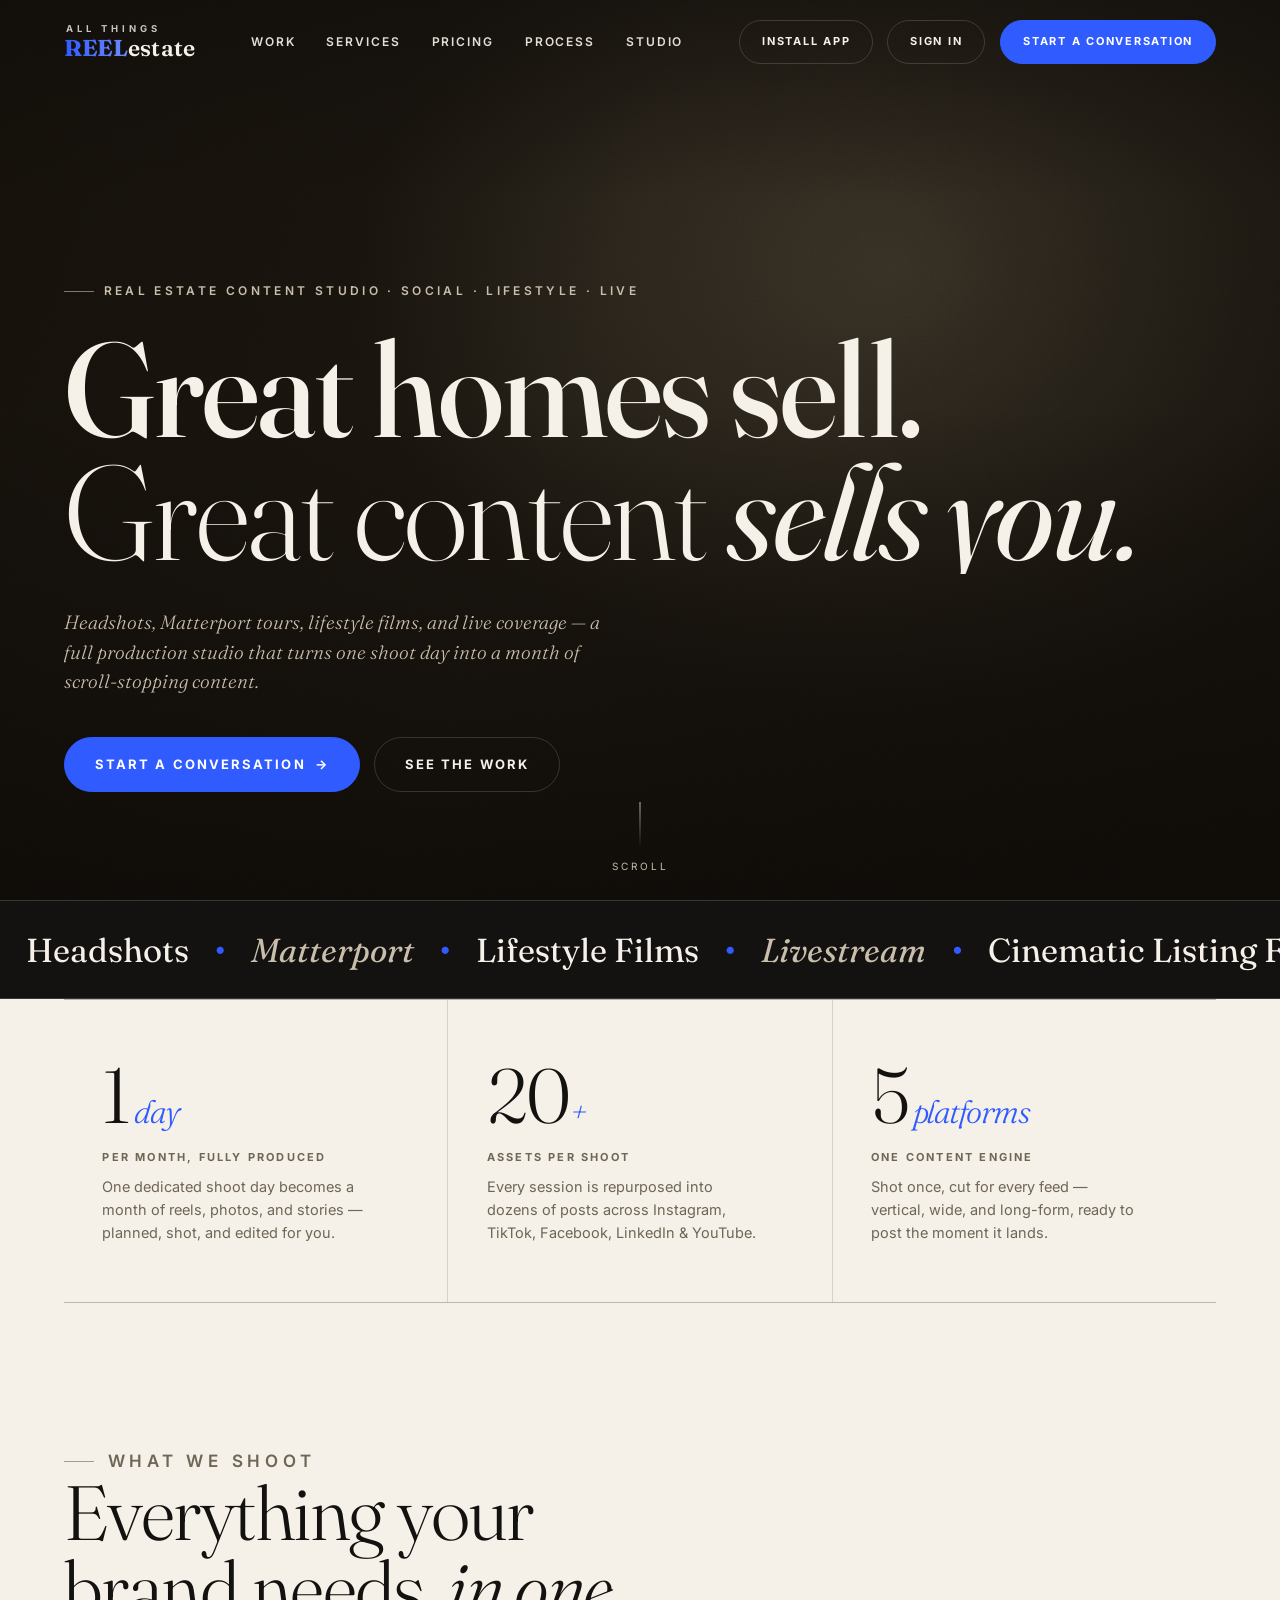
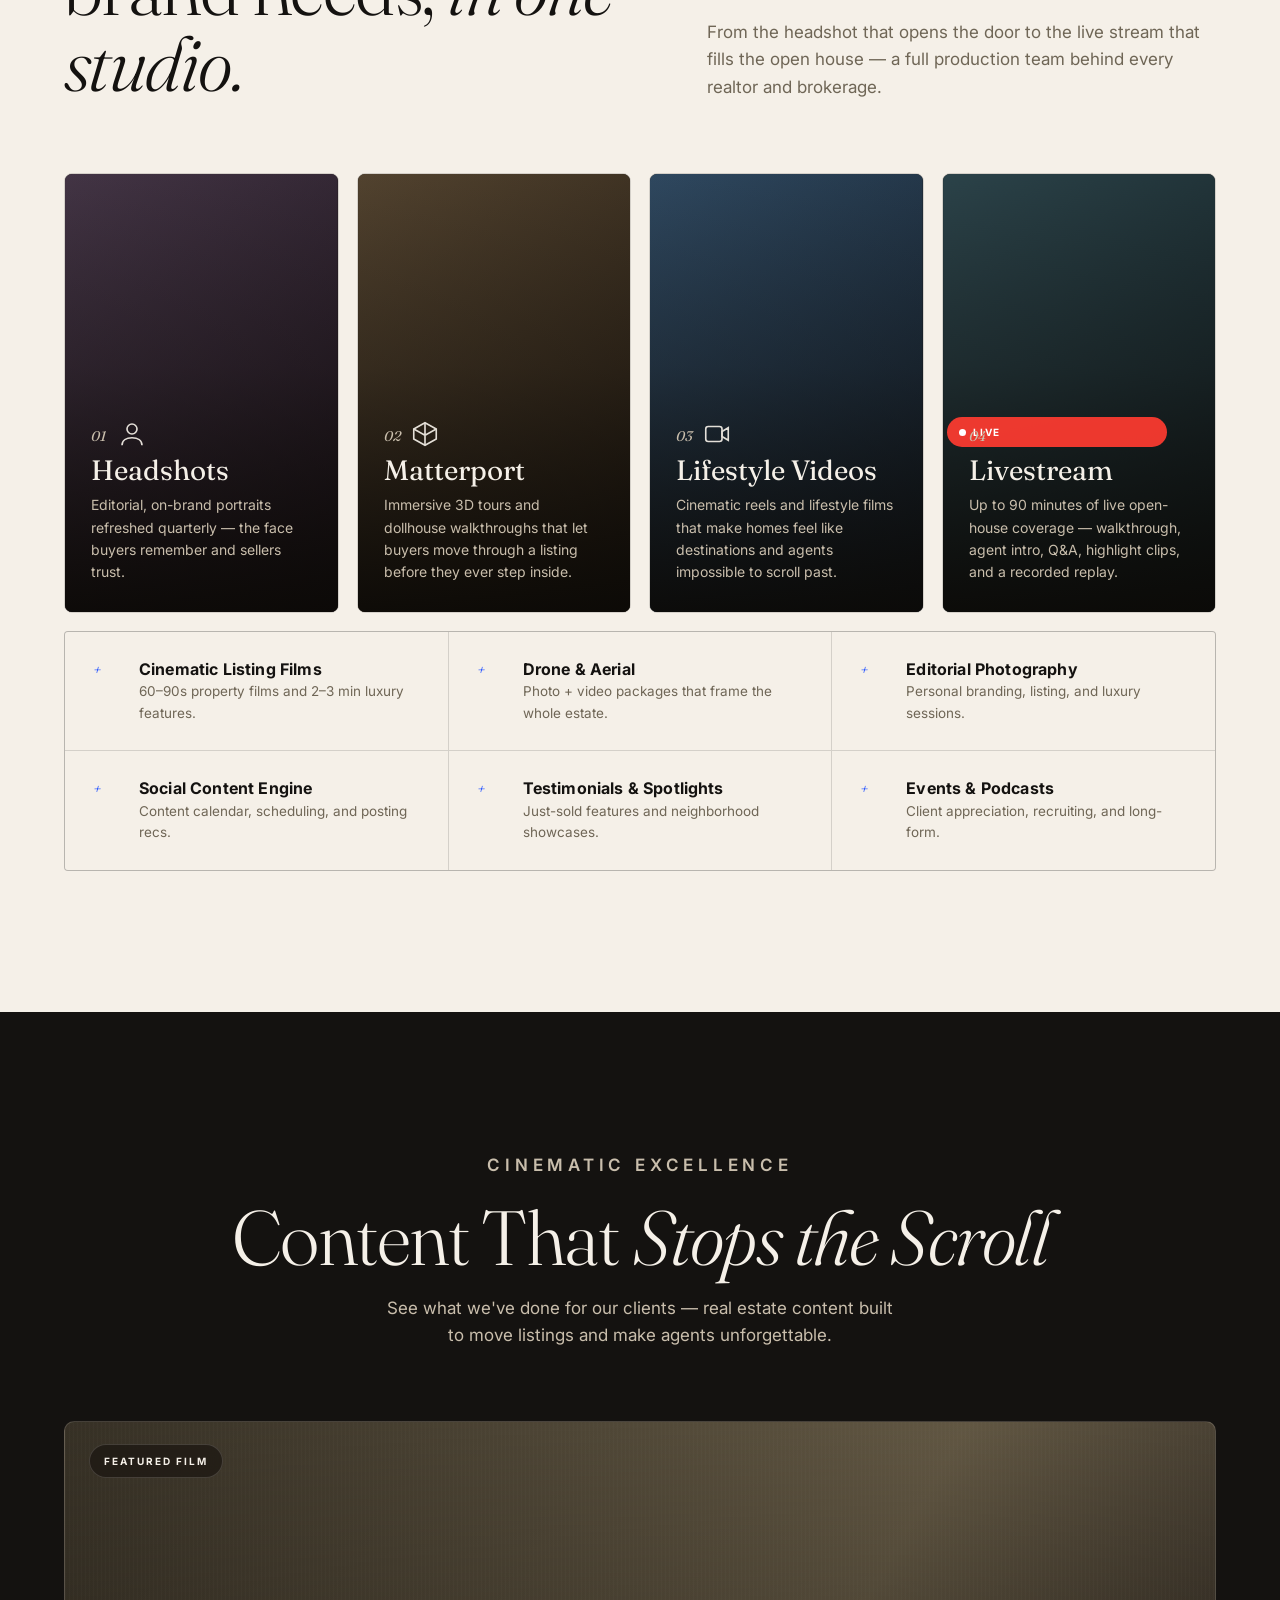
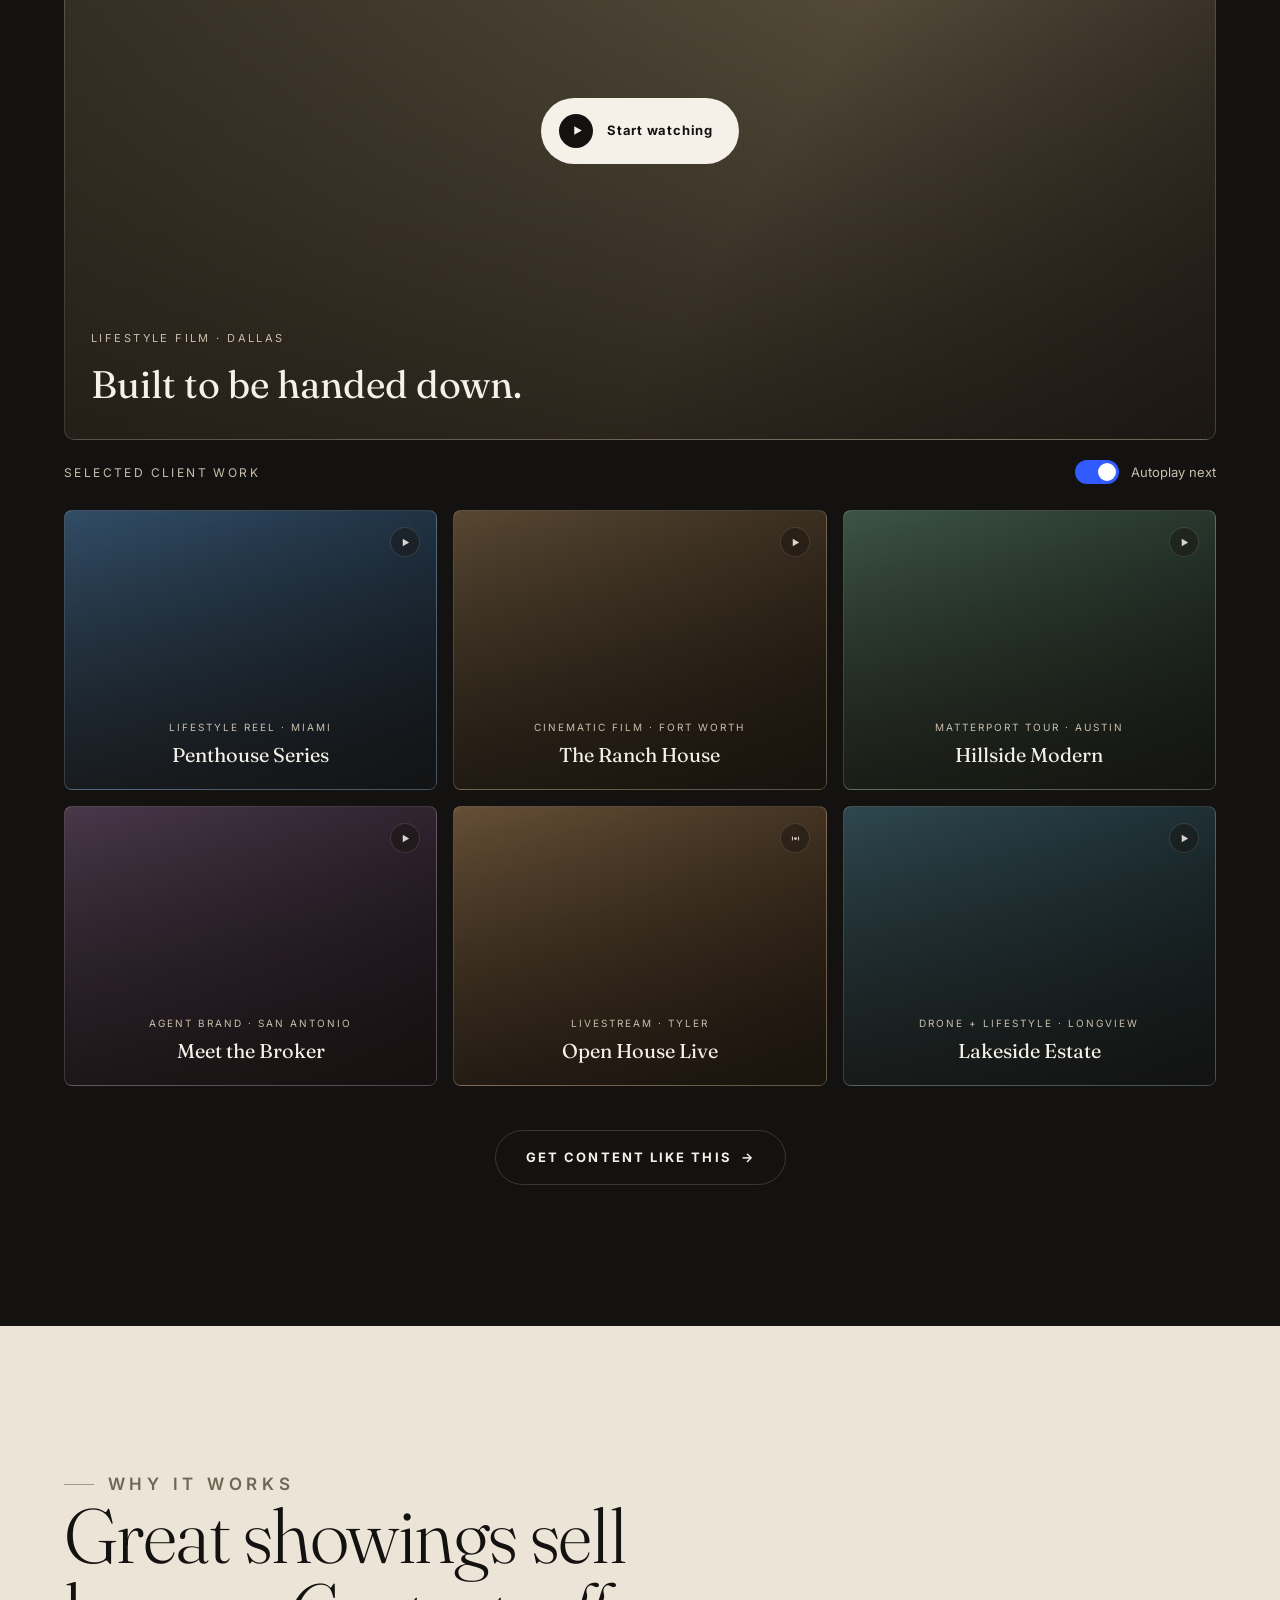
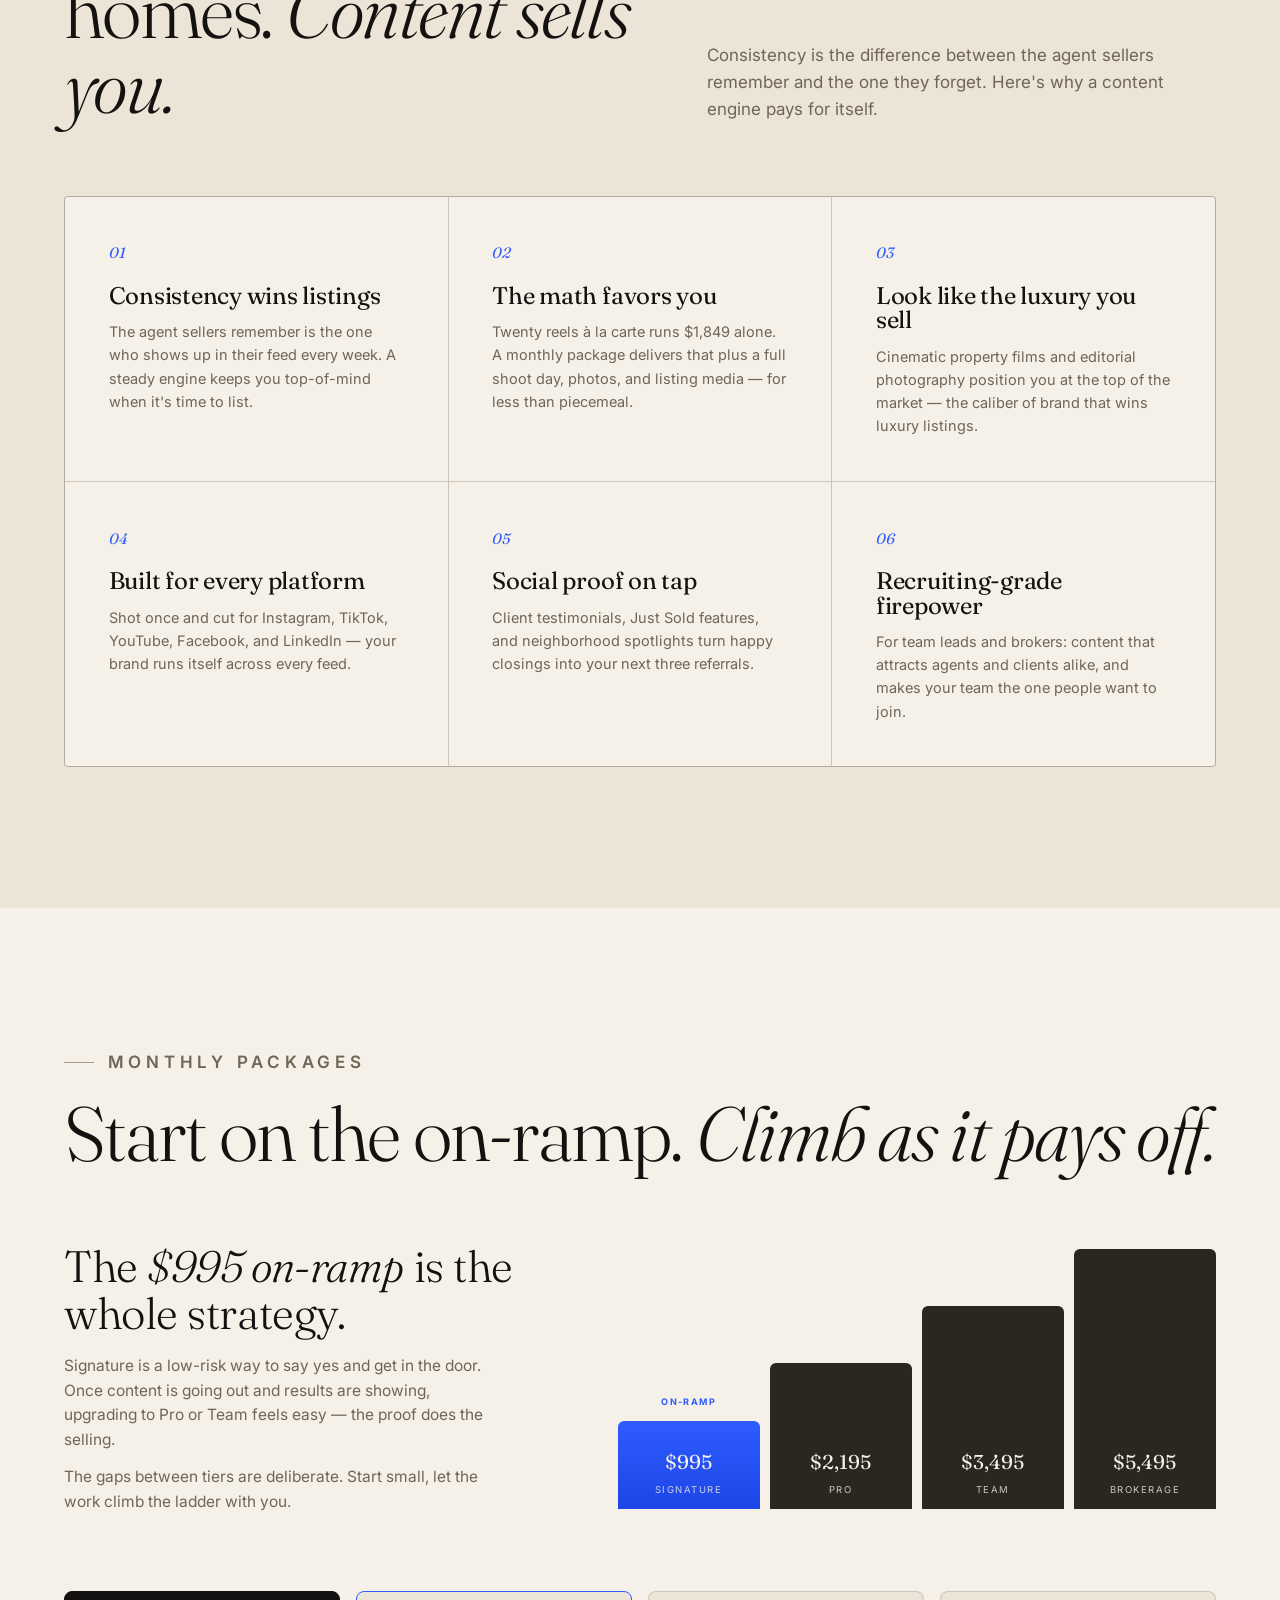
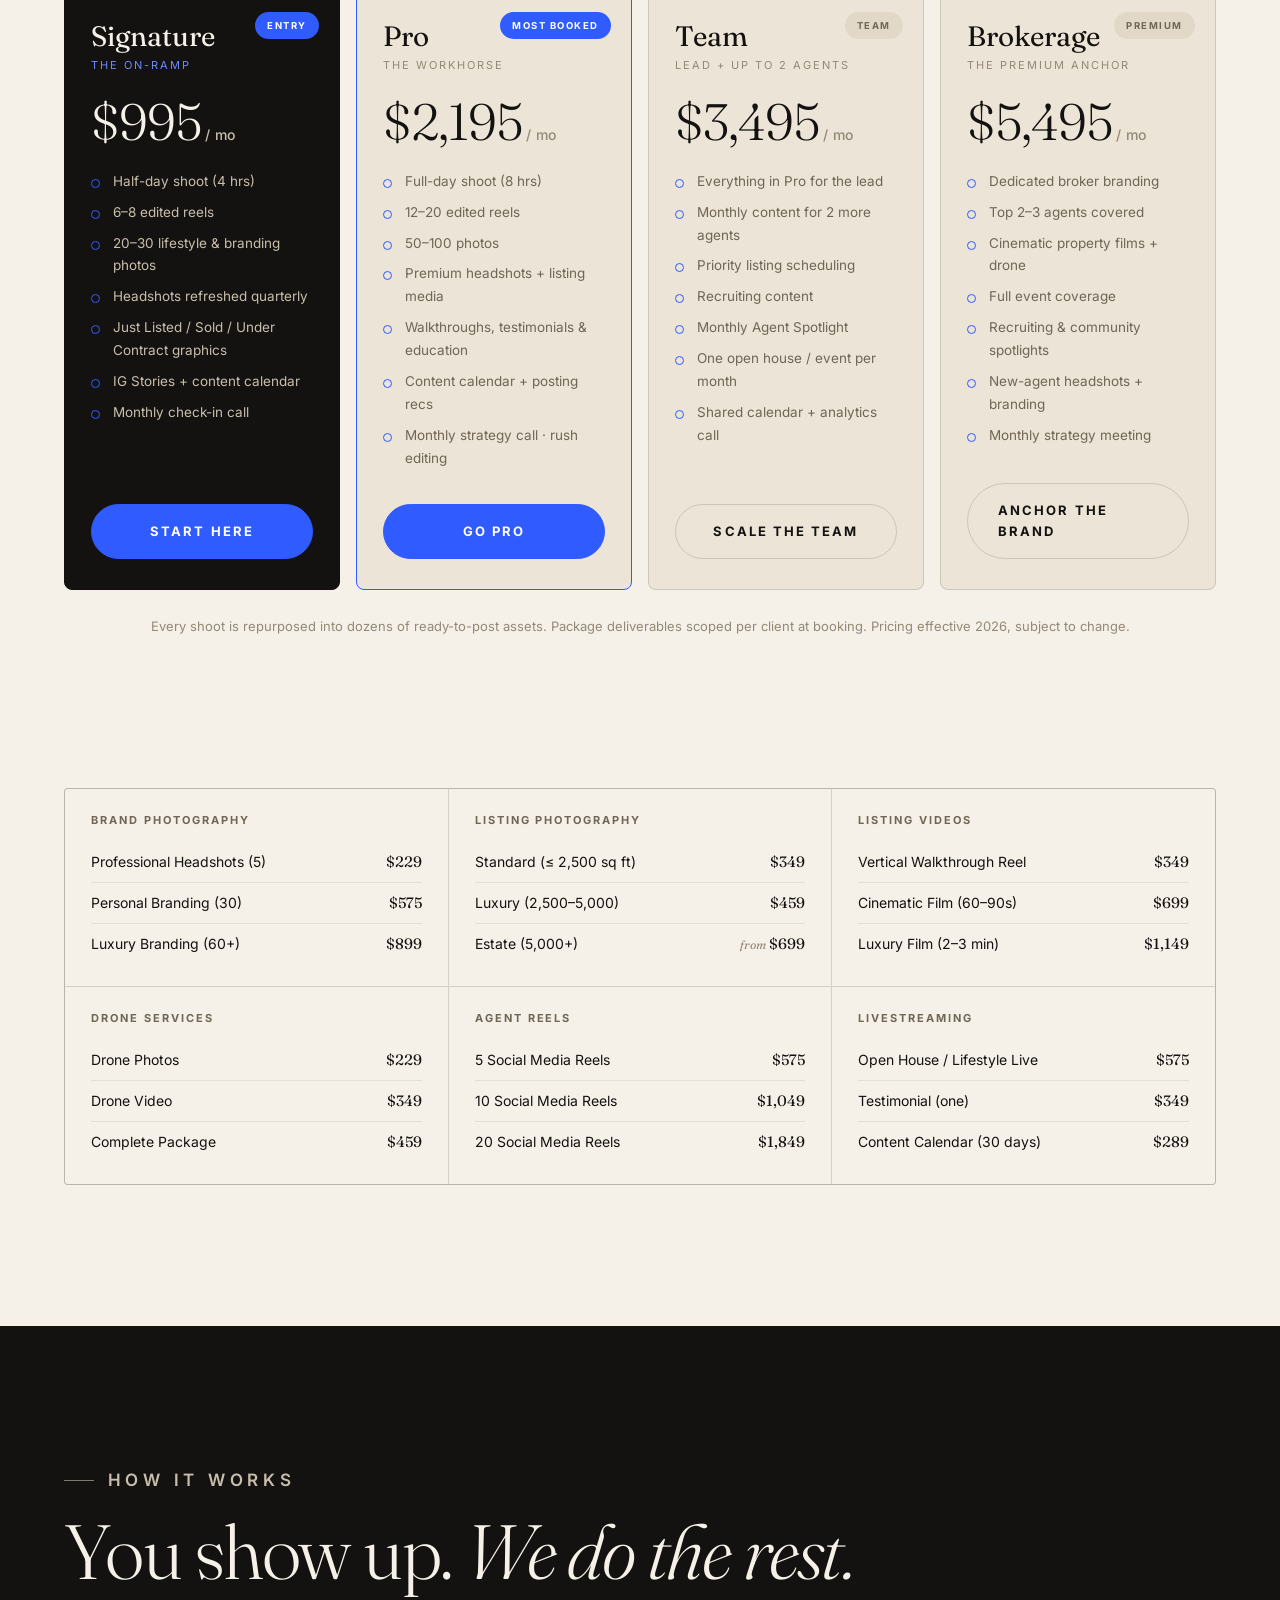
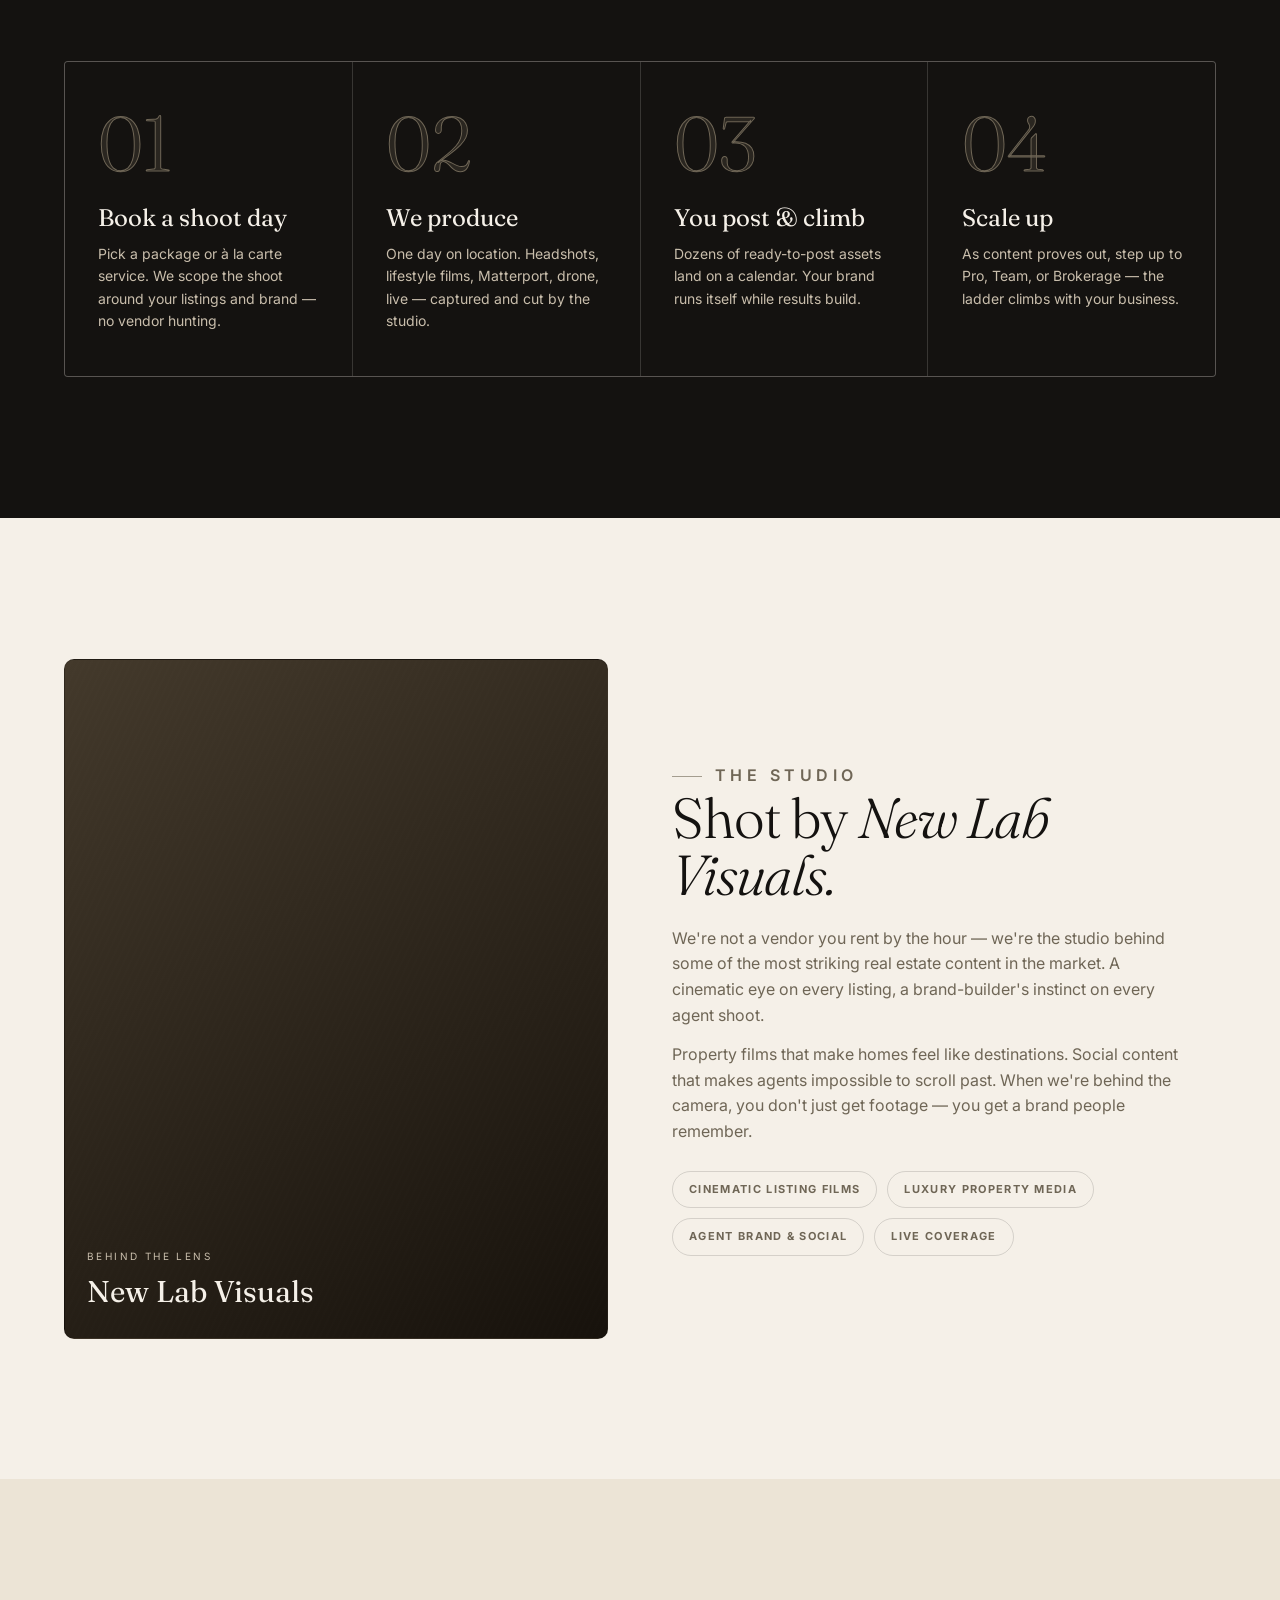
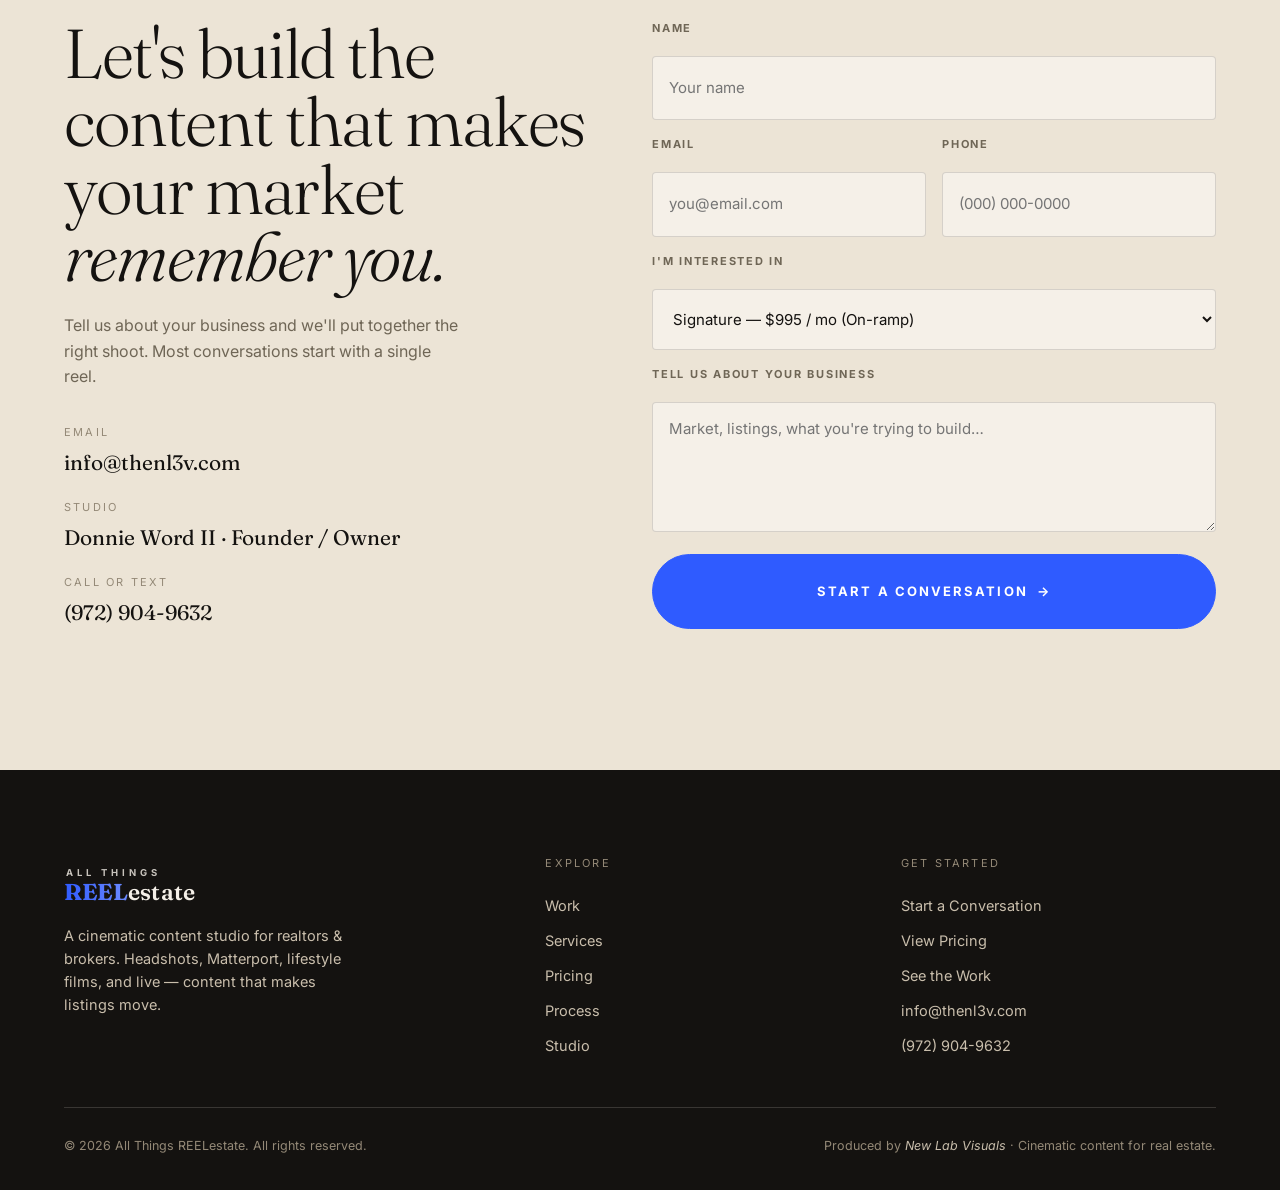
==== commit 781d45e6: "Add installable PWA + admin/client portal (Supabase) Public site becomes an installable app and gain" ====
--- a/index.html
+++ b/index.html
@@ -13,6 +13,13 @@
   <meta property="og:type" content="website" />
 
   <link rel="icon" href="assets/favicon.svg" type="image/svg+xml" />
+  <link rel="apple-touch-icon" href="assets/icons/apple-touch-icon.png" />
+  <link rel="manifest" href="manifest.webmanifest" />
+  <meta name="apple-mobile-web-app-capable" content="yes" />
+  <meta name="apple-mobile-web-app-title" content="REELestate" />
+  <meta name="apple-mobile-web-app-status-bar-style" content="black-translucent" />
+  <meta name="mobile-web-app-capable" content="yes" />
+  <script src="assets/js/config.js"></script>
 
   <!-- Fonts -->
   <link rel="preconnect" href="https://fonts.googleapis.com" />
@@ -38,7 +45,8 @@
         <a href="#studio">Studio</a>
       </nav>
       <div class="nav__cta">
-        <a class="btn btn--ghost-light" href="#work">See the Work</a>
+        <button class="btn btn--ghost-light hide-installed" id="installBtn" hidden>Install App</button>
+        <a class="btn btn--ghost-light" href="portal/index.html">Sign In</a>
         <a class="btn btn--accent" href="#contact">Start a Conversation</a>
         <button class="burger" id="burger" aria-label="Menu" aria-expanded="false">
           <span></span><span></span><span></span>
@@ -54,6 +62,7 @@
     <a href="#pricing"><span class="num">03</span>Pricing</a>
     <a href="#process"><span class="num">04</span>Process</a>
     <a href="#studio"><span class="num">05</span>Studio</a>
+    <a href="portal/index.html"><span class="num">06</span>Sign In</a>
     <a class="btn btn--accent" href="#contact">Start a Conversation</a>
   </div>
 
@@ -183,12 +192,12 @@
         <p style="margin-inline:auto">See what we've done for our clients — real estate content built to move listings and make agents unforgettable.</p>
       </div>
 
-      <div class="reel-feature reveal" data-video>
+      <div class="reel-feature reveal" data-video id="reelFeature">
         <span class="reel-feature__tag">Featured Film</span>
         <button class="play"><span class="play__disc"><svg viewBox="0 0 24 24"><path d="M6 4l14 8-14 8z"/></svg></span>Start watching</button>
         <div class="reel-feature__meta">
-          <div class="k">Lifestyle Film · Dallas</div>
-          <div class="t">Built to be handed down.</div>
+          <div class="k" id="reelFeatureLoc">Lifestyle Film · Dallas</div>
+          <div class="t" id="reelFeatureTitle">Built to be handed down.</div>
         </div>
       </div>
 
@@ -197,7 +206,7 @@
         <span class="toggle"><span class="toggle__track"></span>Autoplay next</span>
       </div>
 
-      <div class="reel-grid">
+      <div class="reel-grid" id="reelGrid">
         <button class="reel-tile d1 reveal">
           <span class="reel-tile__glow"></span>
           <span class="reel-tile__ico"><svg viewBox="0 0 24 24"><path d="M6 4l14 8-14 8z"/></svg></span>
@@ -531,5 +540,39 @@
   </footer>
 
   <script src="assets/js/main.js"></script>
+
+  <!-- Live portfolio from Supabase (admin-managed). Falls back to static tiles on any error. -->
+  <script type="module">
+    import { createClient } from "https://esm.sh/@supabase/supabase-js@2";
+    const cfg = window.ATR_CONFIG;
+    if (cfg && cfg.SUPABASE_URL) {
+      const sb = createClient(cfg.SUPABASE_URL, cfg.SUPABASE_KEY);
+      try {
+        const { data: items } = await sb.from("portfolio_items").select("*").eq("published", true).order("sort_order");
+        if (items && items.length) {
+          const duo = ["d1", "d2", "d3", "d4", "d5", "d6"];
+          const feat = items.find((i) => i.featured) || items[0];
+          const rest = items.filter((i) => i.id !== feat.id);
+          document.getElementById("reelFeatureLoc").textContent = feat.location || "Featured Film";
+          document.getElementById("reelFeatureTitle").textContent = feat.title;
+          const featEl = document.getElementById("reelFeature");
+          if (feat.media_url) featEl.dataset.url = feat.media_url;
+          if (feat.thumb_url) featEl.style.backgroundImage = `linear-gradient(180deg,rgba(20,16,12,.1),rgba(20,16,12,.75)),url('${feat.thumb_url}')`;
+          const playIco = `<svg viewBox="0 0 24 24"><path d="M6 4l14 8-14 8z"/></svg>`;
+          const grid = document.getElementById("reelGrid");
+          grid.innerHTML = rest.map((it, i) => `
+            <button class="reel-tile ${duo[i % duo.length]}" ${it.media_url ? `data-url="${it.media_url}"` : ""} ${it.thumb_url ? `style="background-image:url('${it.thumb_url}');background-size:cover"` : ""}>
+              <span class="reel-tile__glow"></span>
+              <span class="reel-tile__ico">${playIco}</span>
+              <span class="reel-tile__body"><span class="reel-tile__k">${it.location || ""}</span><span class="reel-tile__t">${it.title}</span></span>
+            </button>`).join("");
+          const openTile = (el) => { const u = el.dataset.url; if (u) window.open(u, "_blank", "noopener"); else document.getElementById("contact").scrollIntoView({ behavior: "smooth" }); };
+          featEl.addEventListener("click", () => openTile(featEl));
+          grid.querySelectorAll(".reel-tile").forEach((el) => el.addEventListener("click", () => openTile(el)));
+          grid.querySelectorAll(".reel-tile").forEach((el) => el.classList.add("in"));
+        }
+      } catch (e) { /* keep static fallback */ }
+    }
+  </script>
 </body>
 </html>
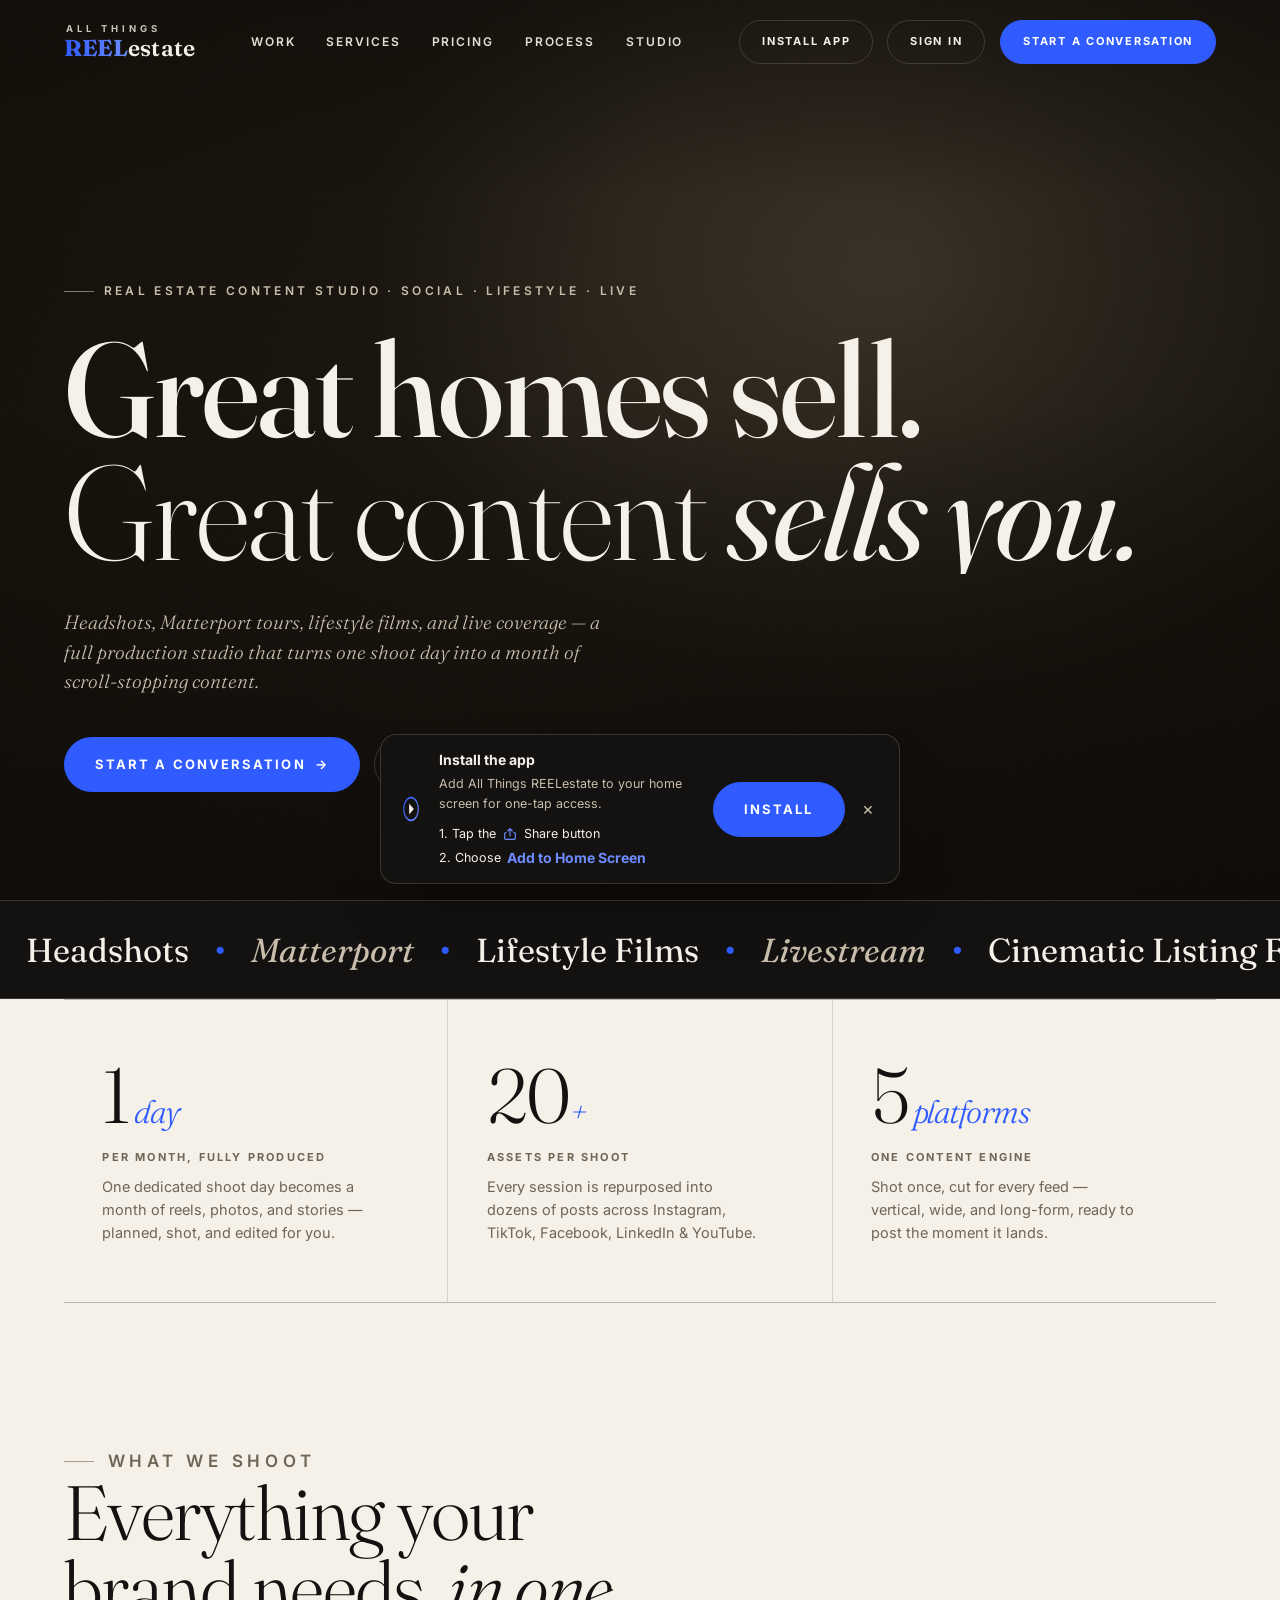
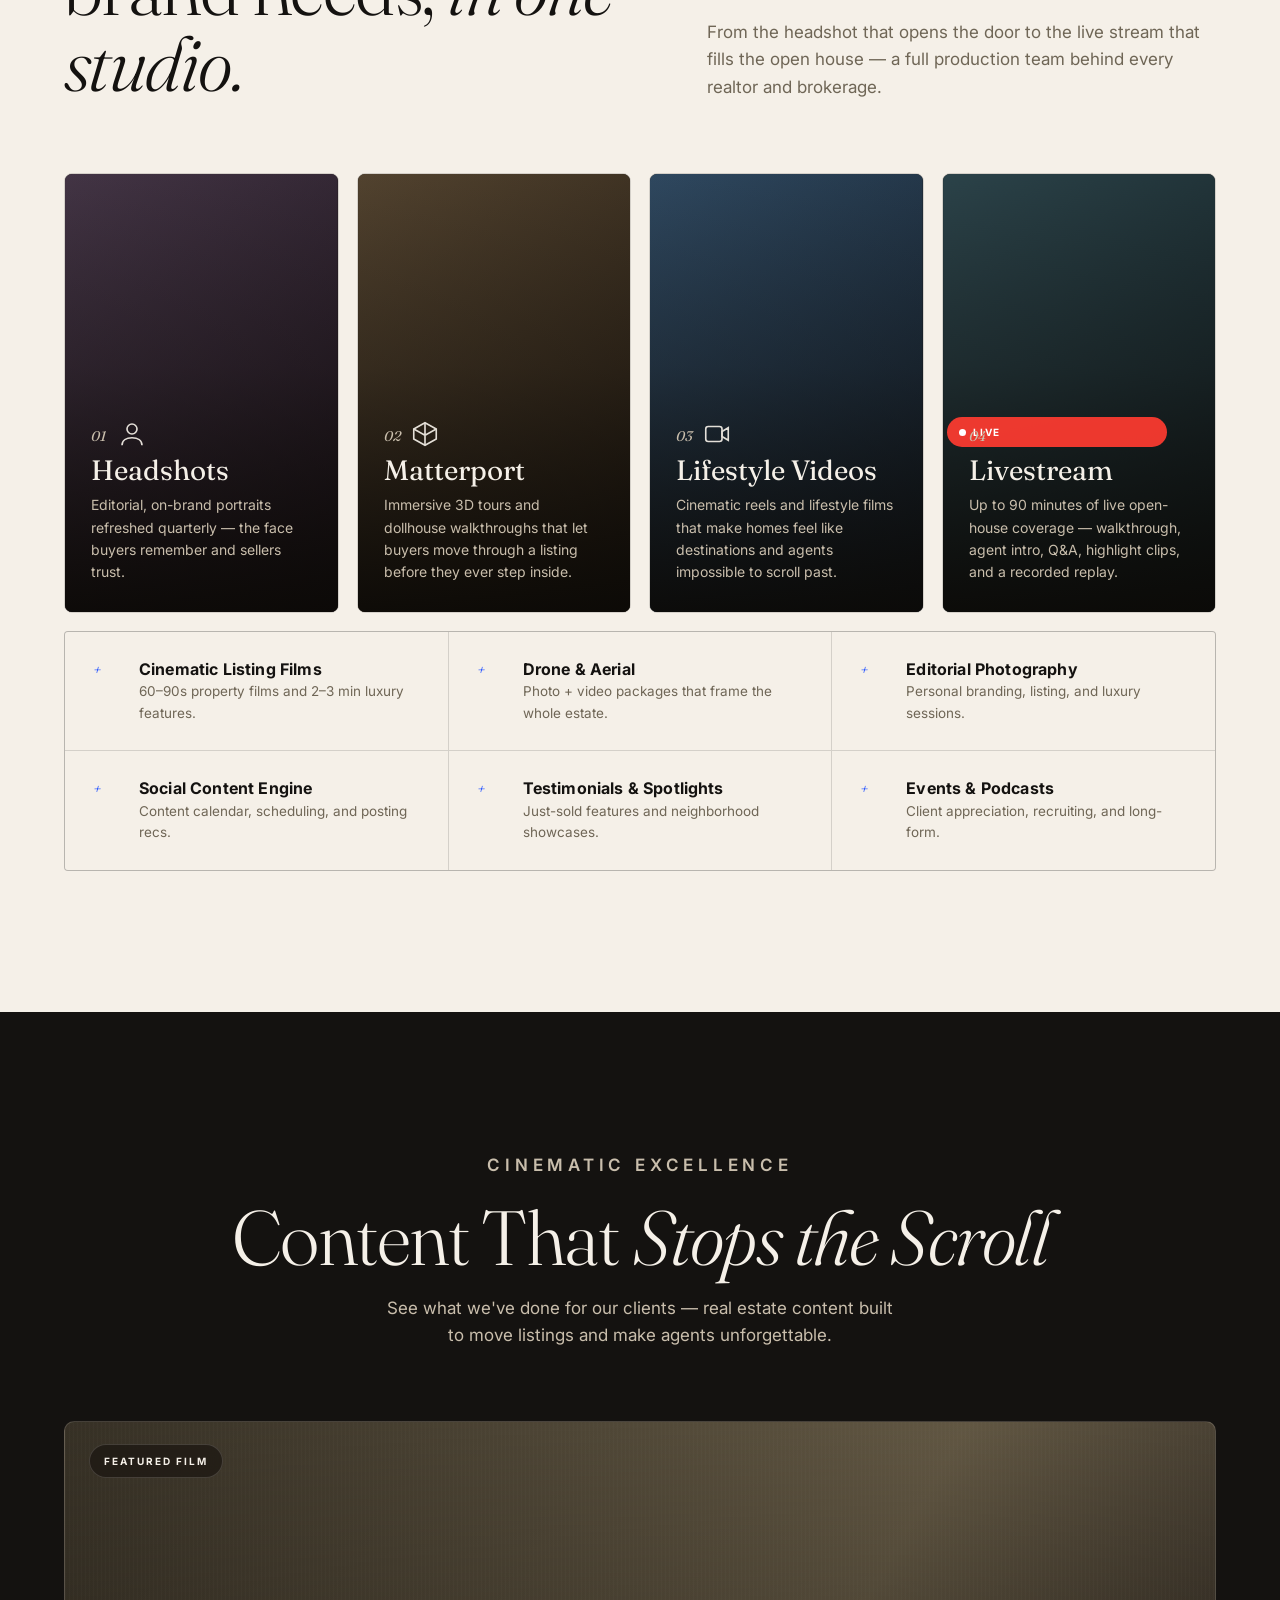
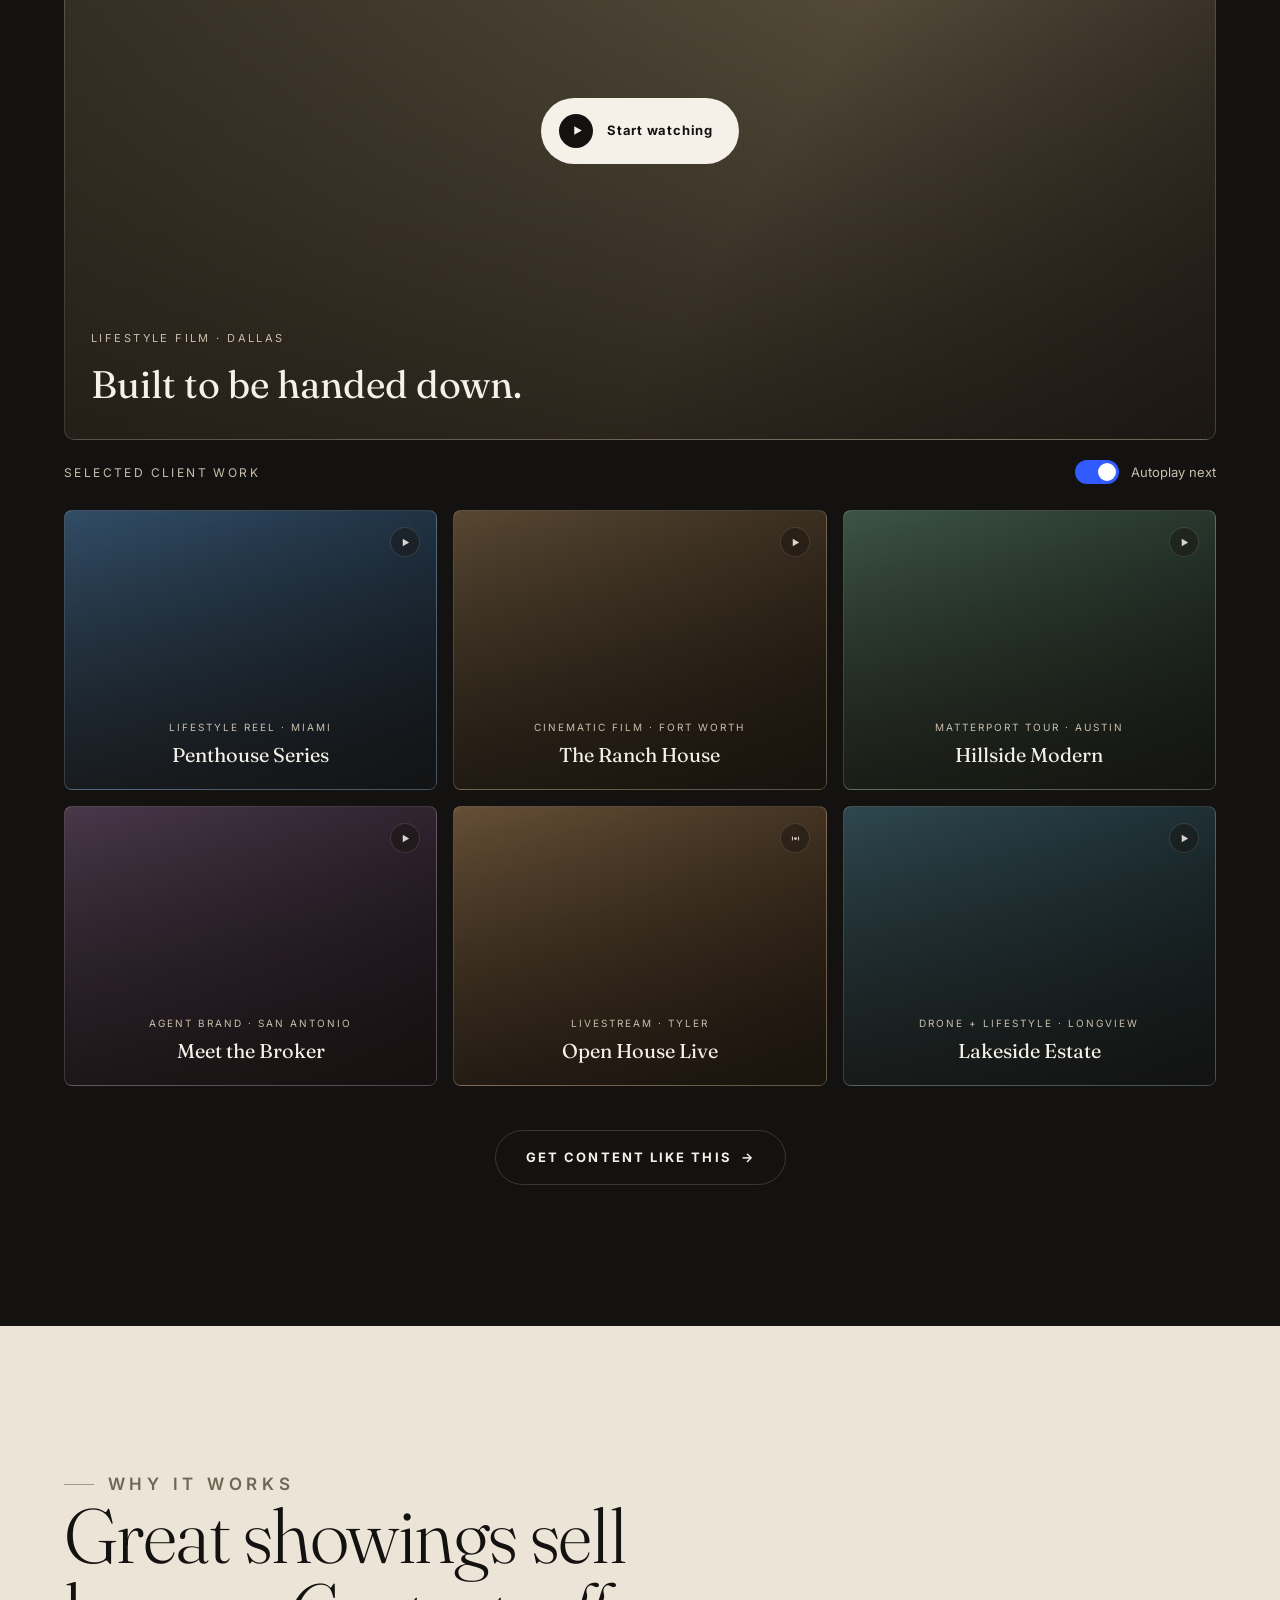
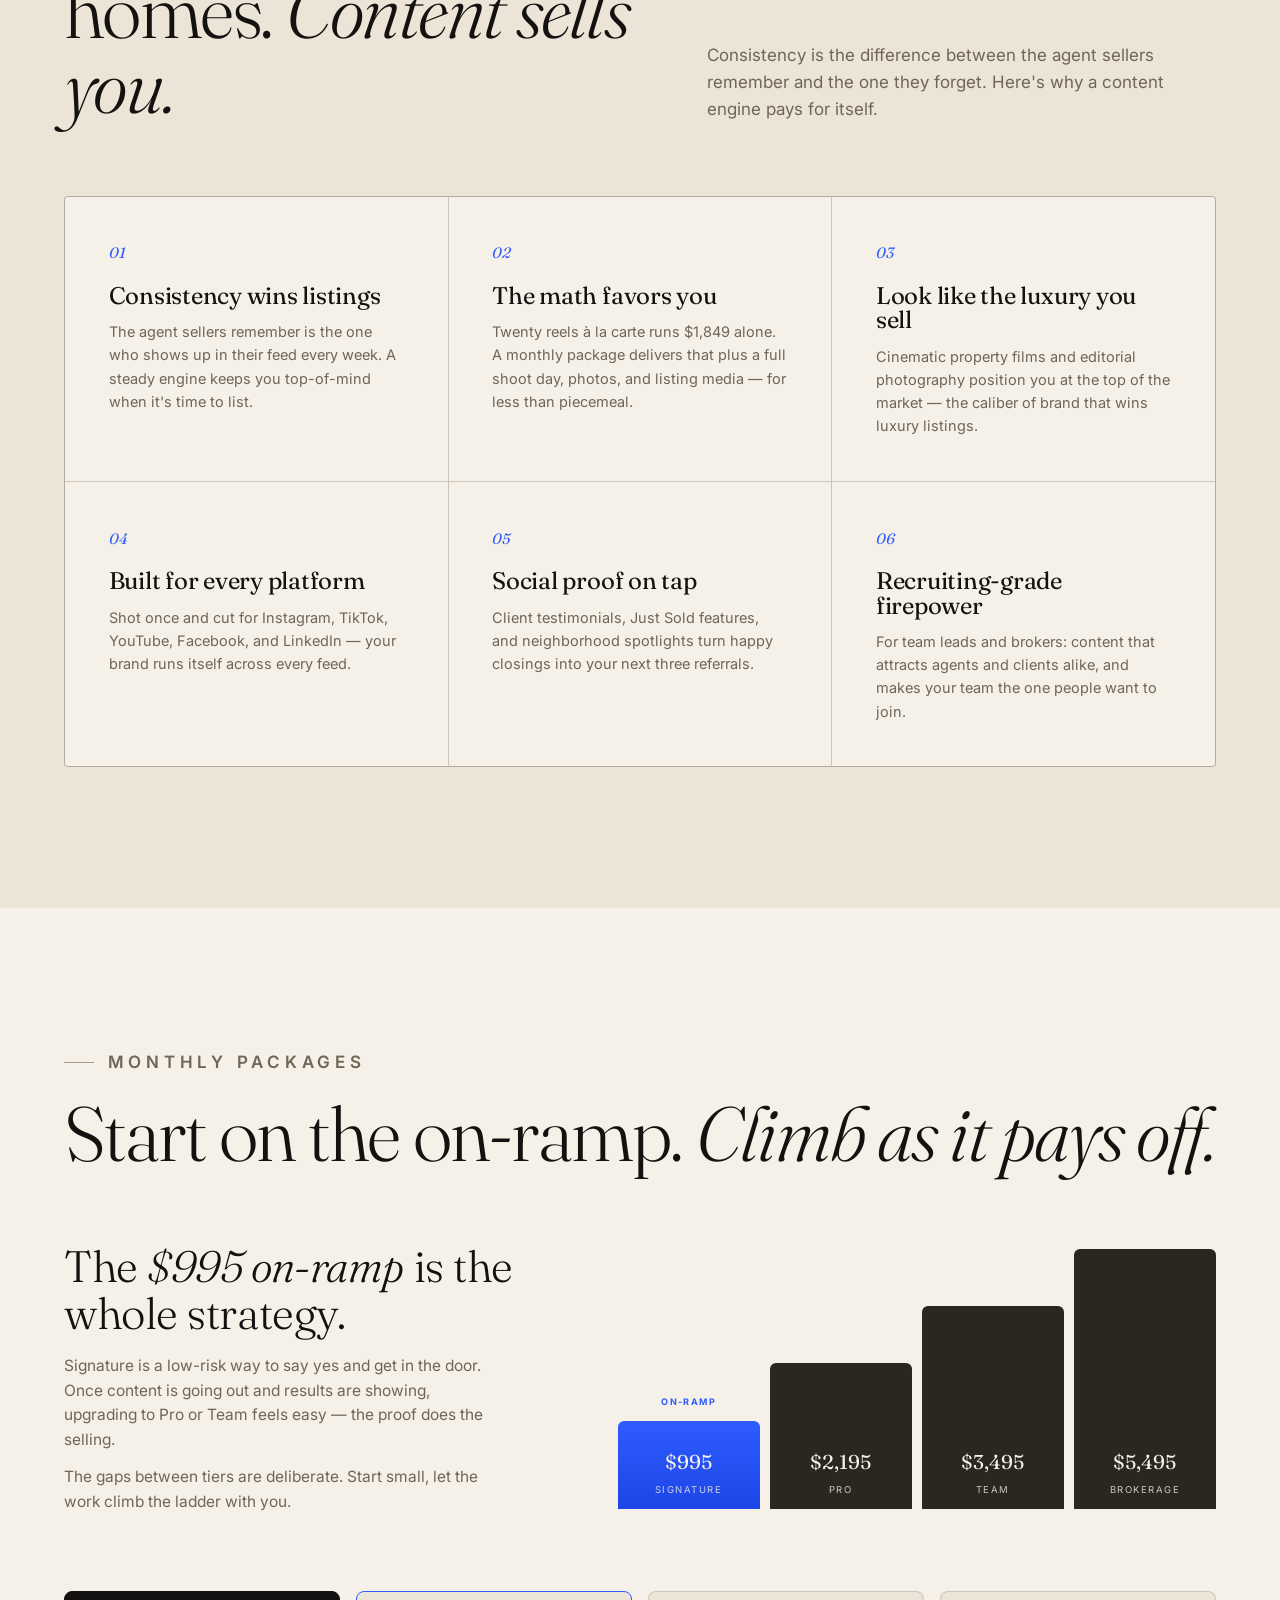
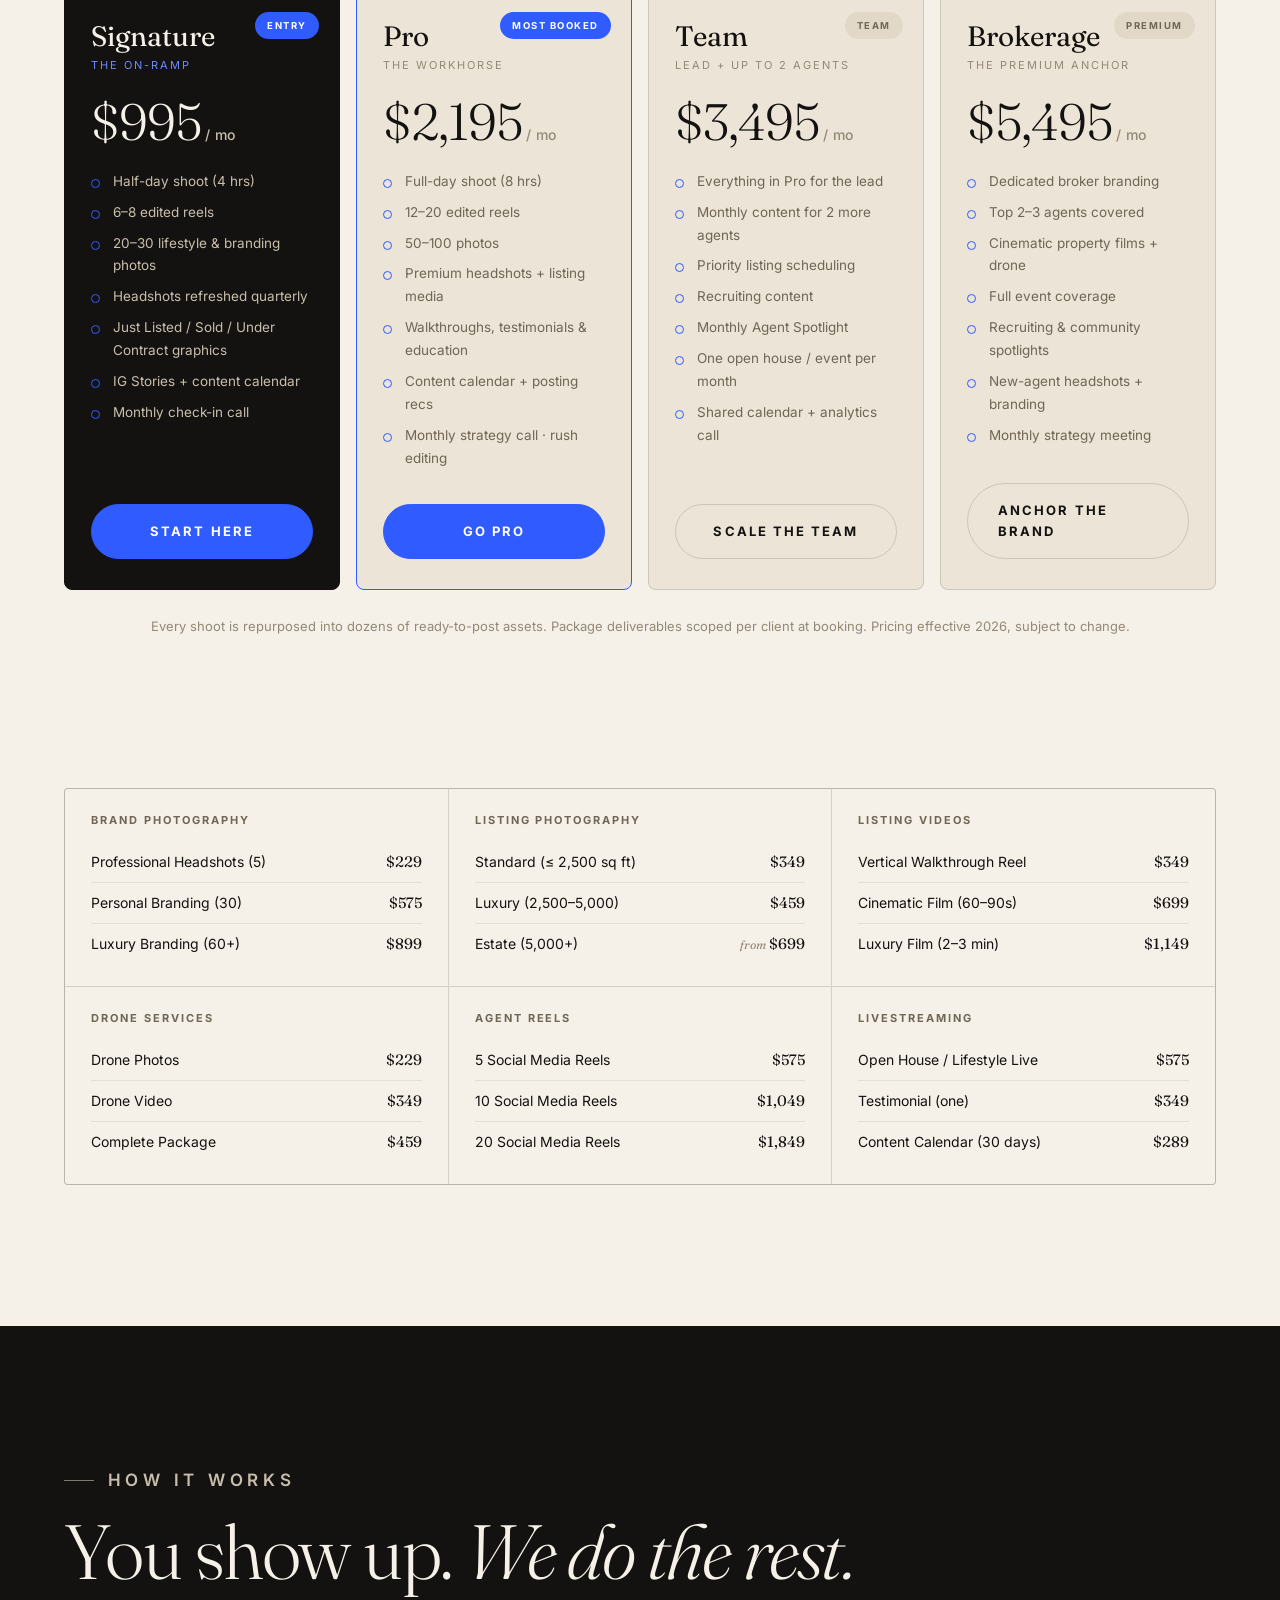
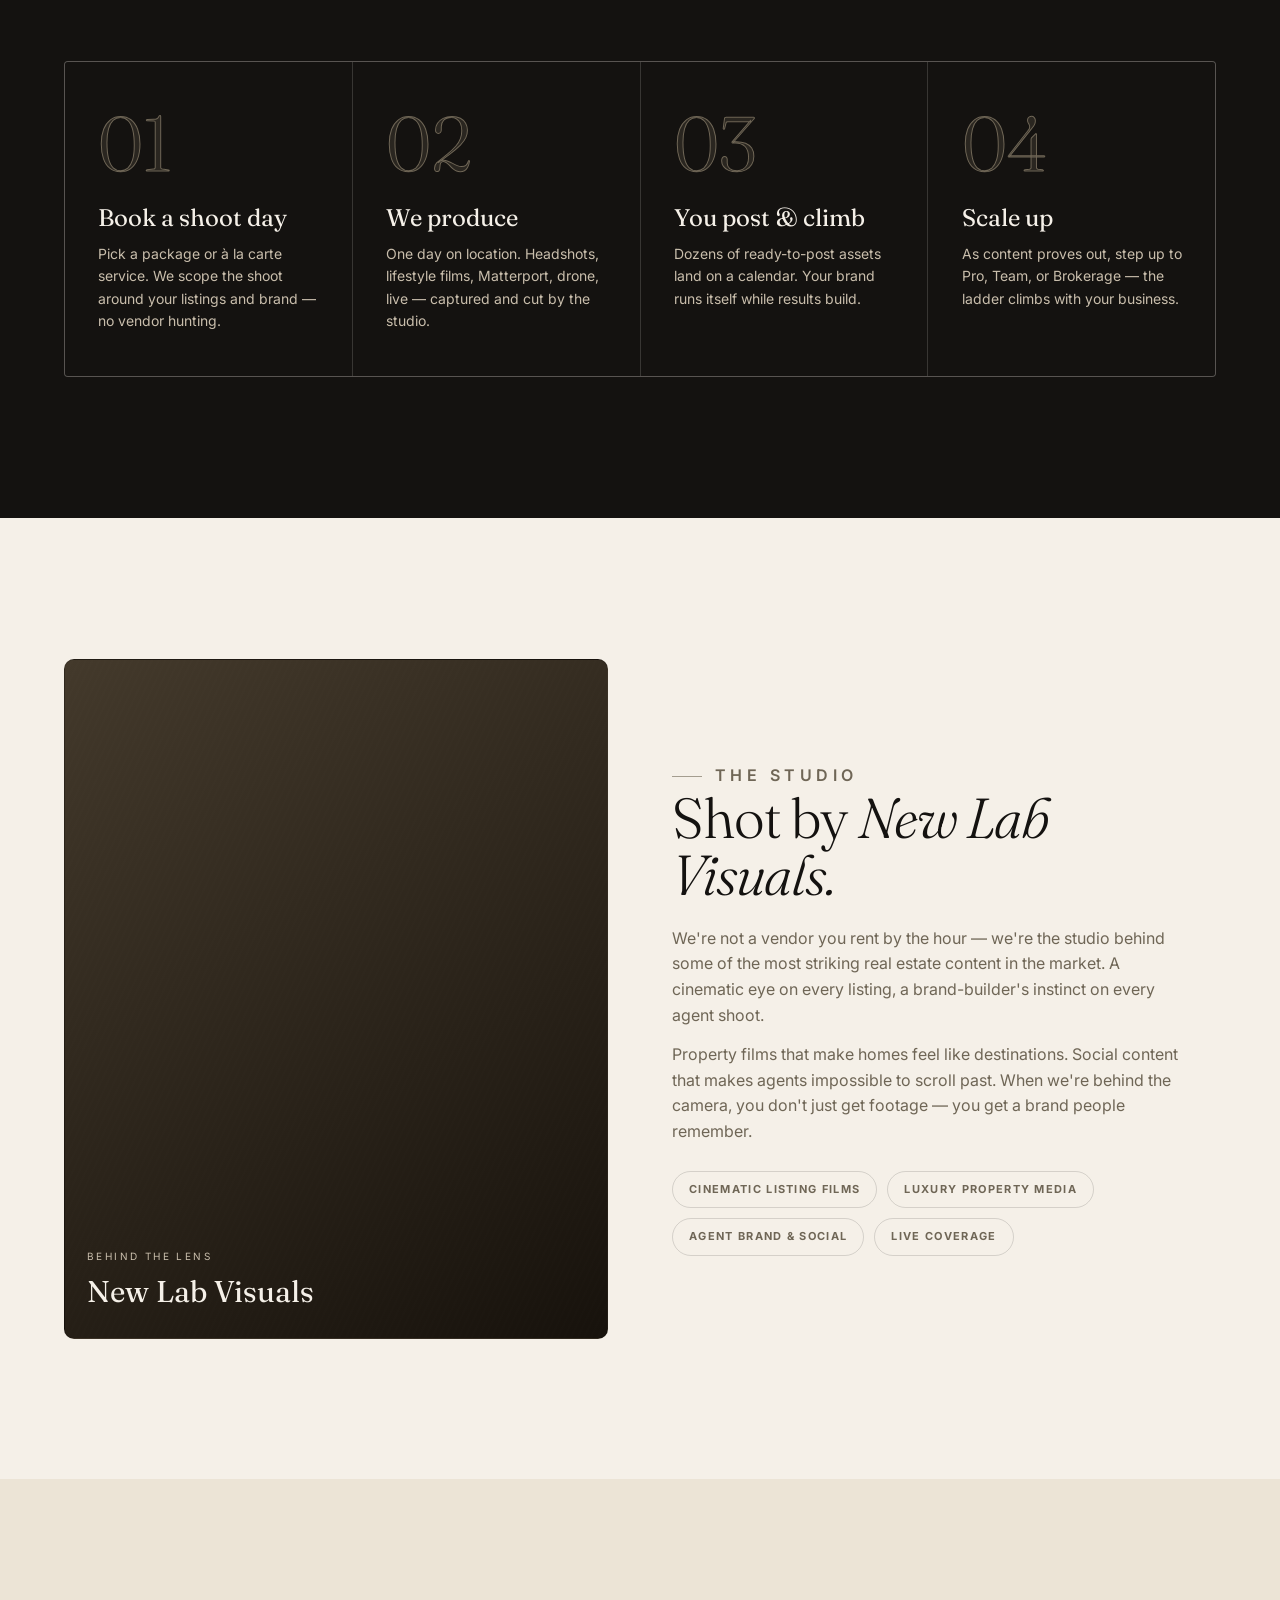
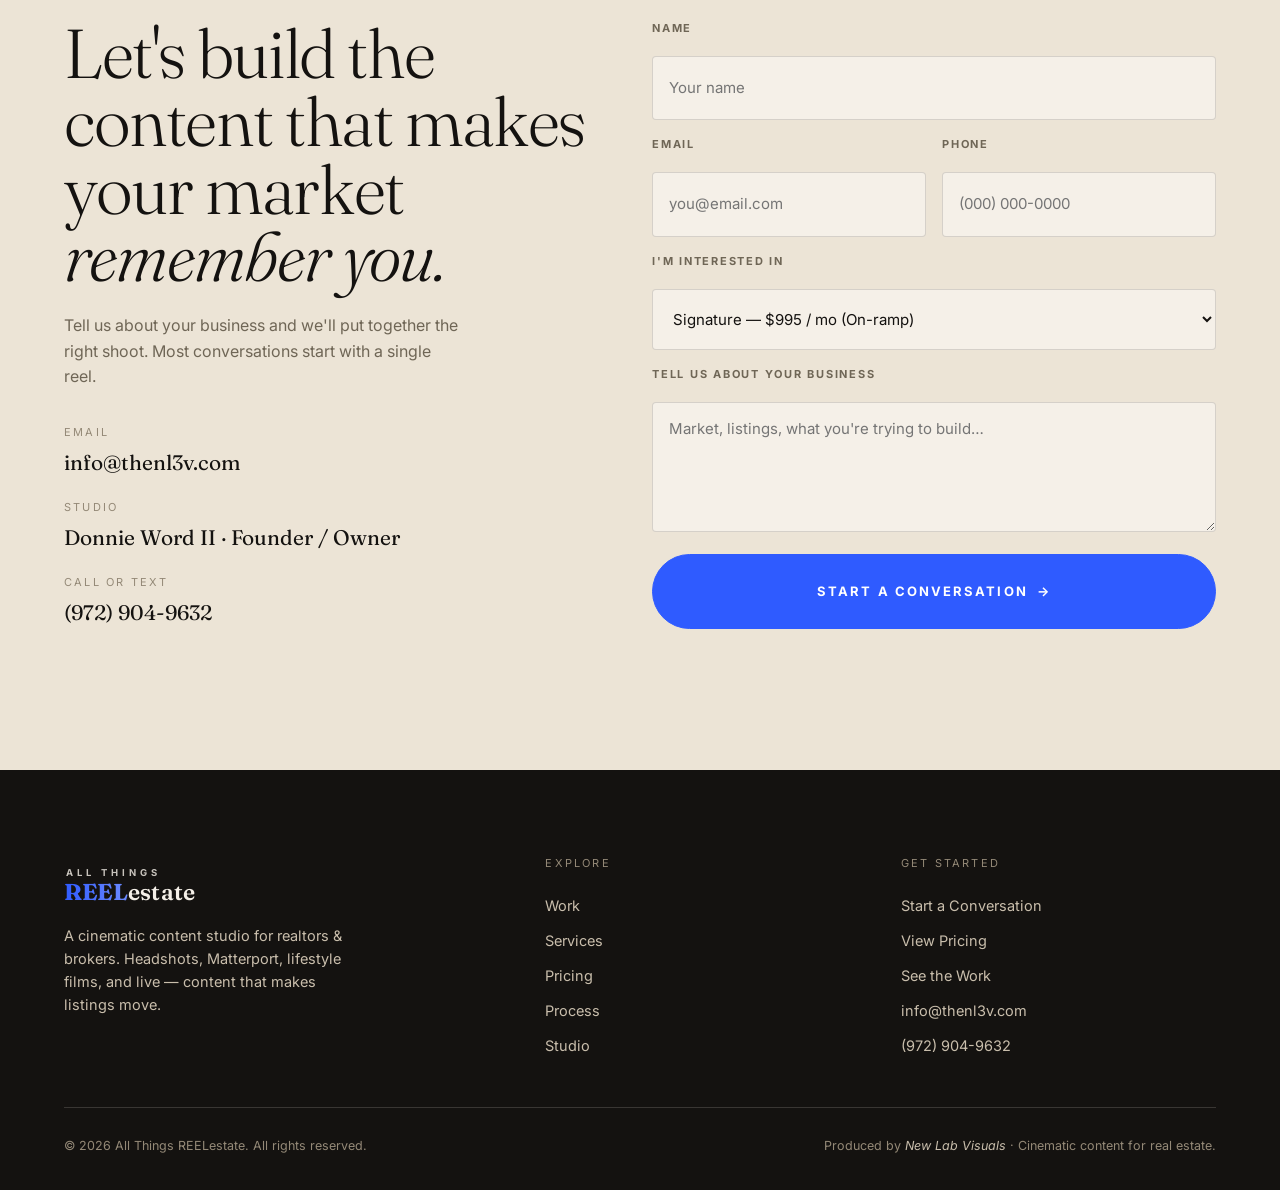
==== commit e2d2e3c8: "Fix app install on iOS: add iOS-aware install banner iOS Safari never fires beforeinstallprompt, and" ====
--- a/index.html
+++ b/index.html
@@ -63,7 +63,27 @@
     <a href="#process"><span class="num">04</span>Process</a>
     <a href="#studio"><span class="num">05</span>Studio</a>
     <a href="portal/index.html"><span class="num">06</span>Sign In</a>
+    <button class="btn btn--ghost-light" id="installBtnMenu" hidden style="margin-top:22px;align-self:flex-start">Install App</button>
     <a class="btn btn--accent" href="#contact">Start a Conversation</a>
+  </div>
+
+  <!-- Install banner (Android/desktop native prompt · iOS manual steps) -->
+  <div class="install-banner" id="installBanner" hidden>
+    <div class="install-banner__main">
+      <span class="install-banner__icon"><img src="assets/icons/icon-192.png" alt="" /></span>
+      <div class="install-banner__txt">
+        <b>Install the app</b>
+        <span>Add All Things REELestate to your home screen for one-tap access.</span>
+        <div class="ios-steps" id="iosSteps" hidden>
+          <span>1. Tap the <svg class="ios-share" viewBox="0 0 24 24" aria-hidden="true"><path d="M12 15V4M12 4L8.5 7.5M12 4l3.5 3.5" fill="none" stroke="currentColor" stroke-width="1.7" stroke-linecap="round" stroke-linejoin="round"/><path d="M6 10H5.5A1.5 1.5 0 004 11.5v7A1.5 1.5 0 005.5 20h13a1.5 1.5 0 001.5-1.5v-7A1.5 1.5 0 0018.5 10H18" fill="none" stroke="currentColor" stroke-width="1.7" stroke-linecap="round"/></svg> Share button</span>
+          <span>2. Choose <b>Add to Home Screen</b></span>
+        </div>
+      </div>
+    </div>
+    <div class="install-banner__act">
+      <button class="btn btn--accent btn--sm" id="installGo">Install</button>
+      <button class="install-banner__close" id="installClose" aria-label="Dismiss">&times;</button>
+    </div>
   </div>
 
   <span id="top"></span>
--- a/assets/css/styles.css
+++ b/assets/css/styles.css
@@ -607,6 +607,38 @@
 @media (max-width: 780px){ .footer__top { grid-template-columns: 1fr; gap: 30px; } }
 
 /* =============================================================
+   INSTALL BANNER
+   ============================================================= */
+.install-banner{
+  position:fixed; left:50vw; bottom:16px; transform:translateX(-50%);
+  z-index:95; width:min(520px, calc(100vw - 24px)); box-sizing:border-box;
+  display:flex; align-items:center; gap:16px; justify-content:space-between;
+  background:var(--ink); color:var(--paper);
+  border:1px solid var(--hair-light); border-radius:16px; overflow:hidden;
+  padding:14px 16px; box-shadow:0 30px 60px -24px rgba(0,0,0,.55);
+  animation:banner-up .6s var(--ease) both;
+}
+@keyframes banner-up{ from{ opacity:0; transform:translateX(-50%) translateY(16px) } to{ opacity:1; transform:translateX(-50%) translateY(0) } }
+.install-banner__main{ display:flex; align-items:center; gap:14px; min-width:0; flex:1; }
+.install-banner__icon img{ width:44px; height:44px; border-radius:11px; }
+.install-banner__txt{ display:flex; flex-direction:column; gap:2px; min-width:0; }
+.install-banner__txt b{ font-size:14px; font-weight:700; }
+.install-banner__txt > span{ font-size:12.5px; color:var(--cream-dim); }
+.ios-steps{ display:flex; flex-direction:column; gap:3px; margin-top:8px; }
+.ios-steps span{ font-size:12.5px; color:var(--paper); display:inline-flex; align-items:center; gap:6px; }
+.ios-steps b{ color:var(--accent-2); }
+.ios-share{ width:16px; height:16px; stroke:var(--accent-2); color:var(--accent-2); vertical-align:middle; }
+.install-banner__act{ display:flex; align-items:center; gap:8px; flex-shrink:0; }
+.install-banner__close{ width:30px; height:30px; border-radius:50%; color:var(--cream-dim); font-size:18px; line-height:1; display:grid; place-items:center; }
+.install-banner__close:hover{ background:var(--ink-2); color:var(--paper); }
+.install-banner--expanded{ align-items:flex-start; }
+@media (max-width:520px){
+  .install-banner{ flex-direction:column; align-items:stretch; gap:12px; }
+  .install-banner__act{ justify-content:space-between; }
+  .install-banner__act .btn{ flex:1; }
+}
+
+/* =============================================================
    RESPONSIVE
    ============================================================= */
 @media (max-width: 1080px){
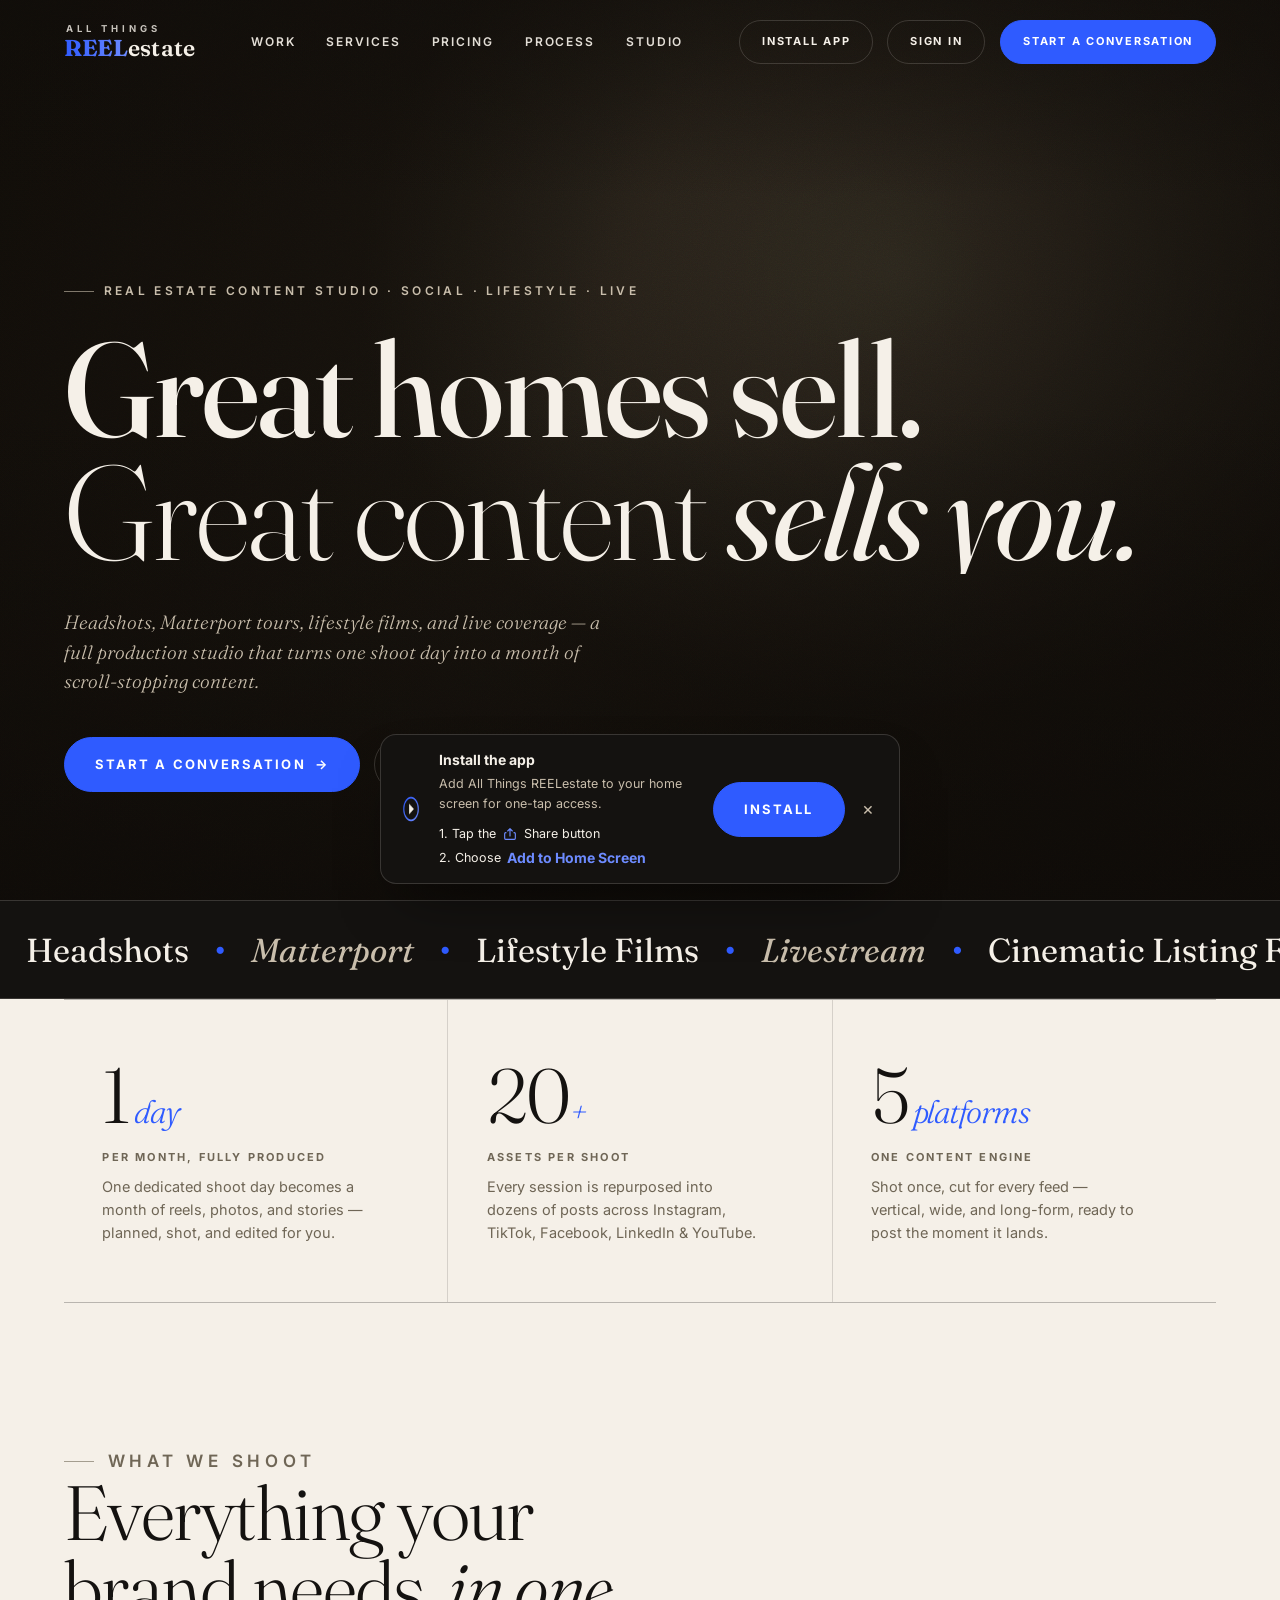
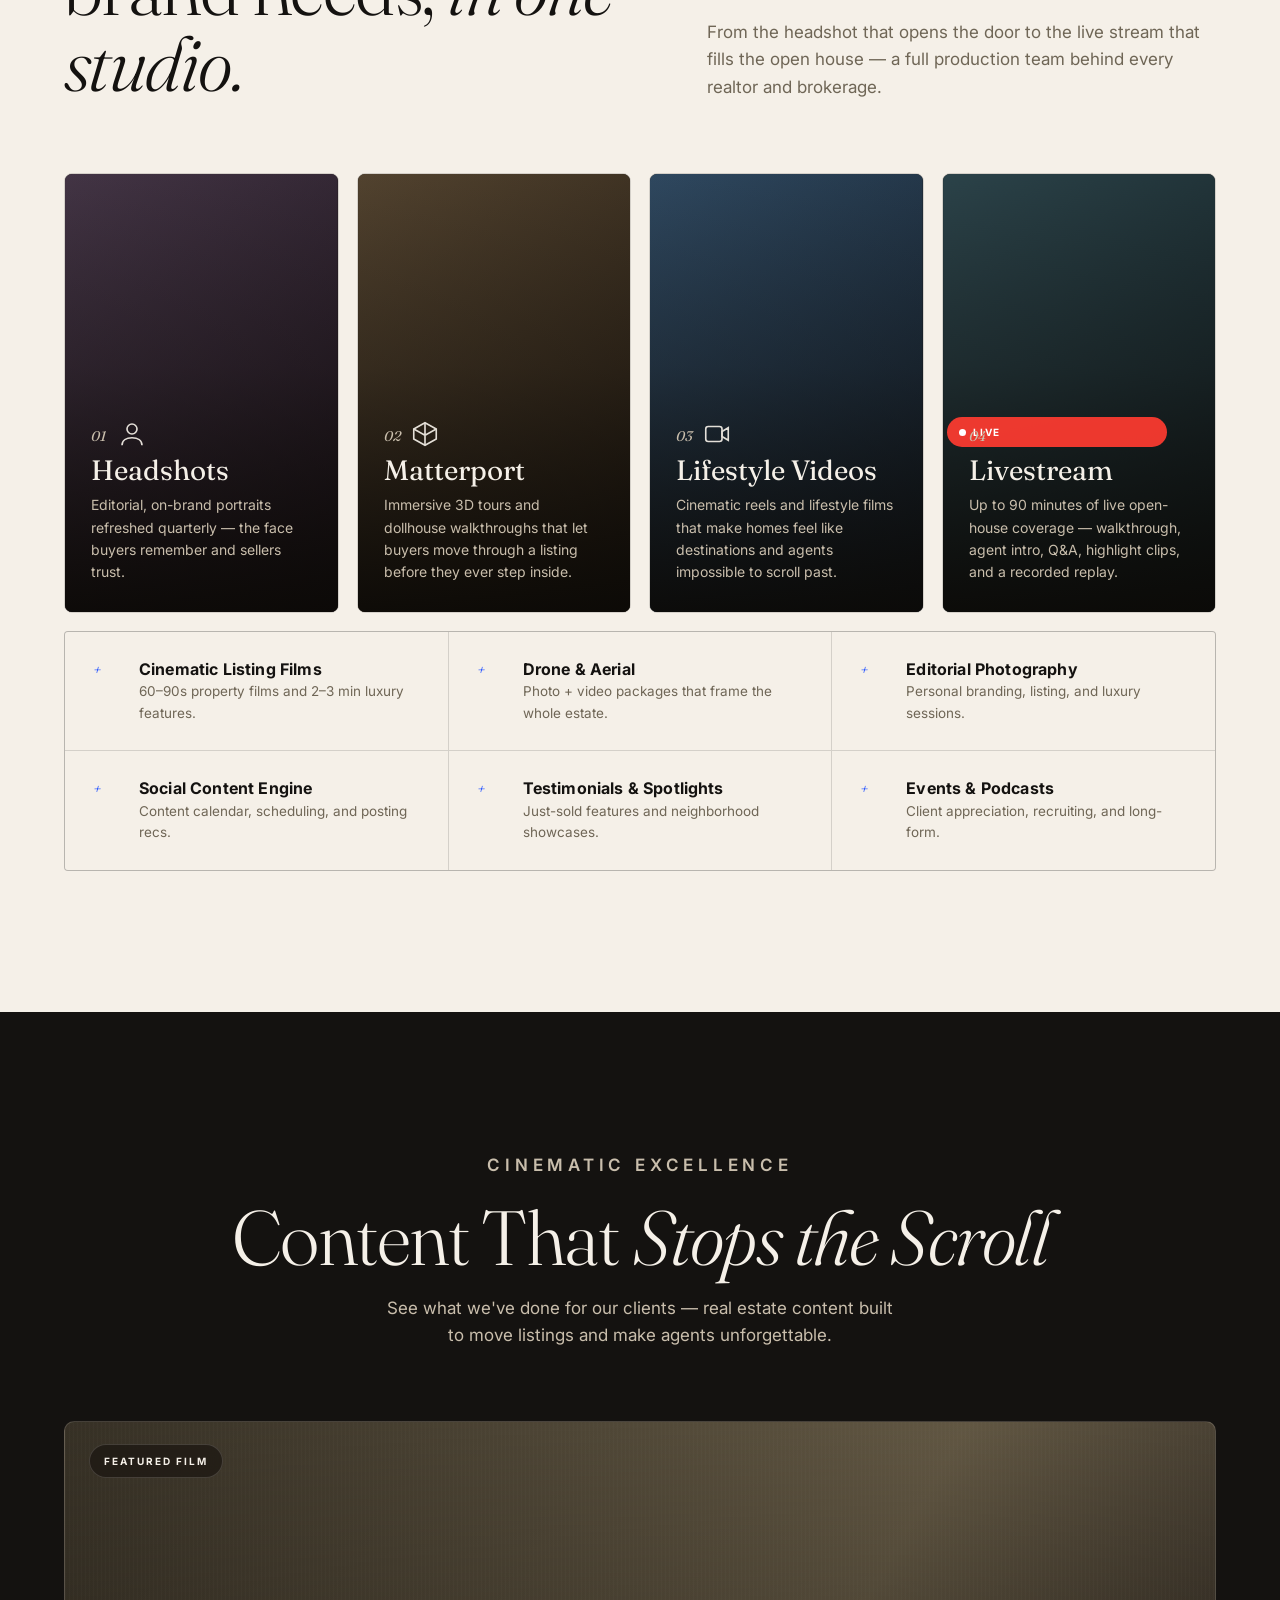
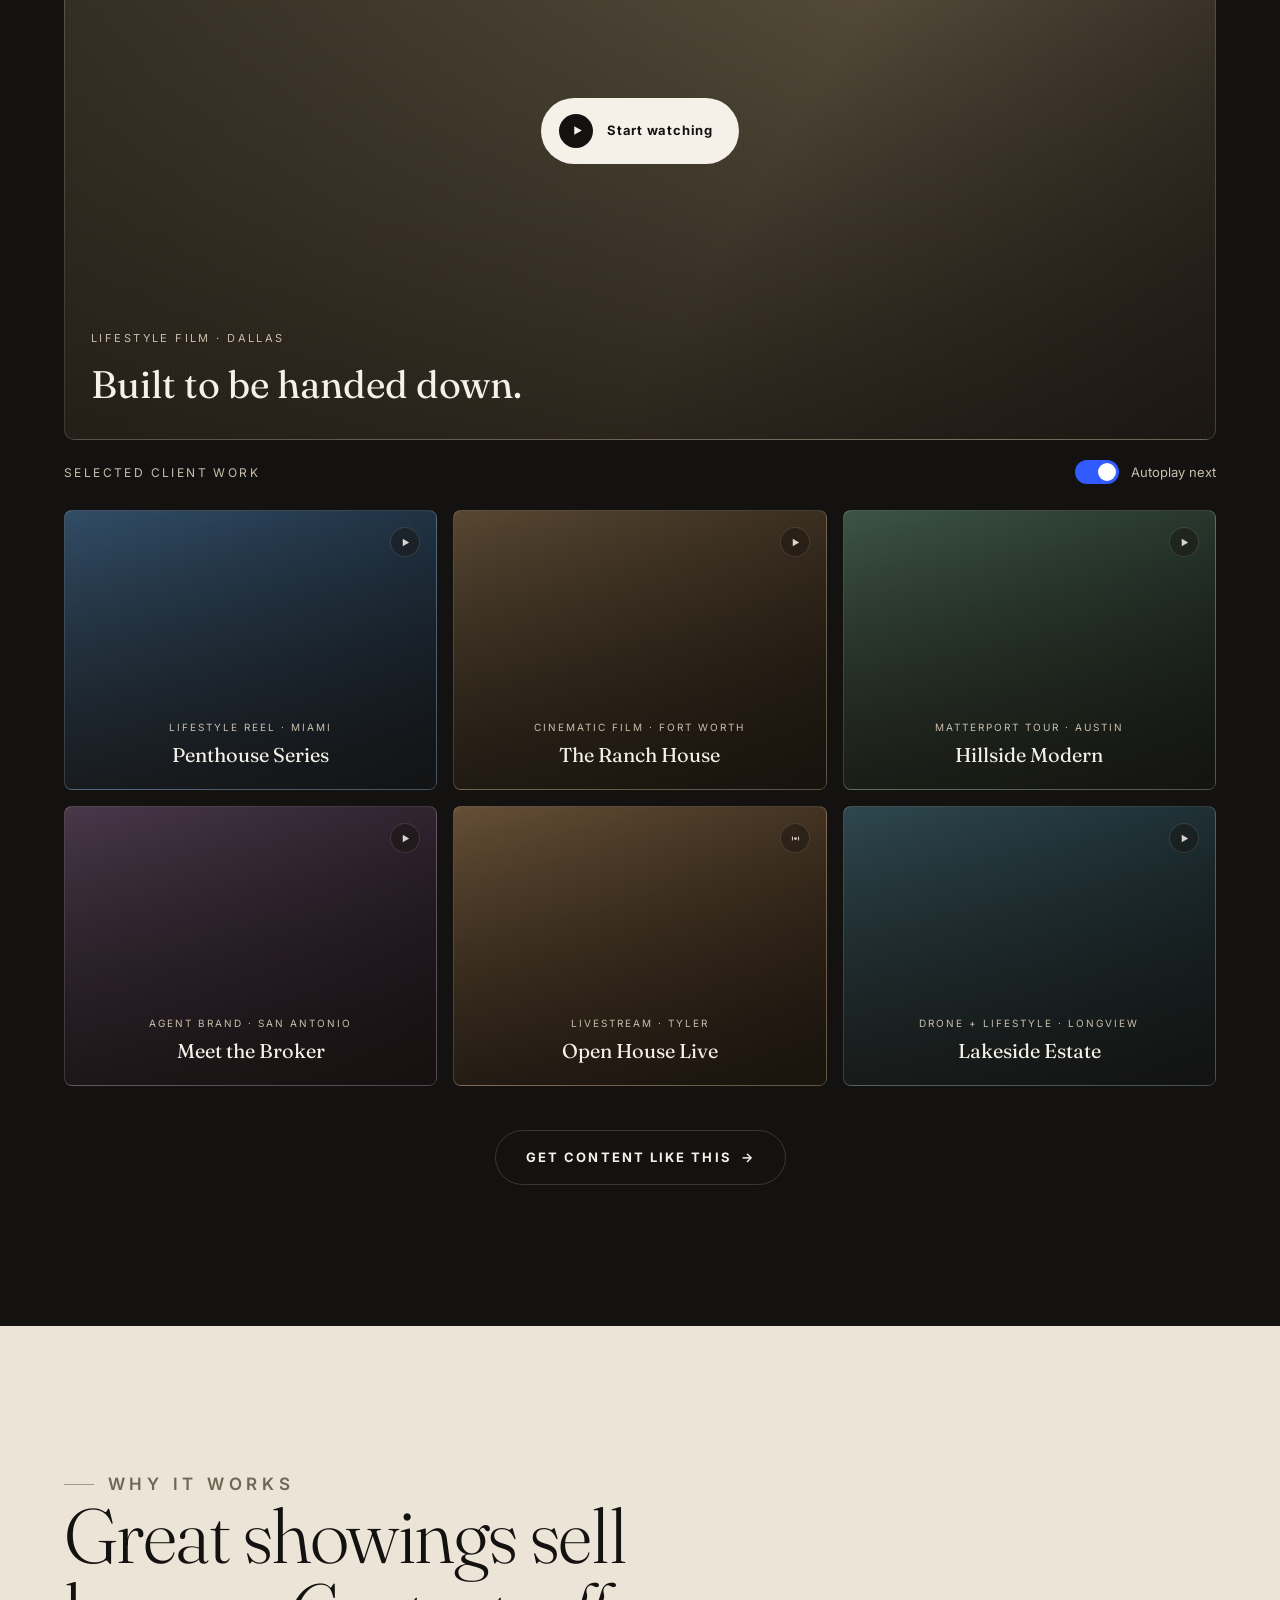
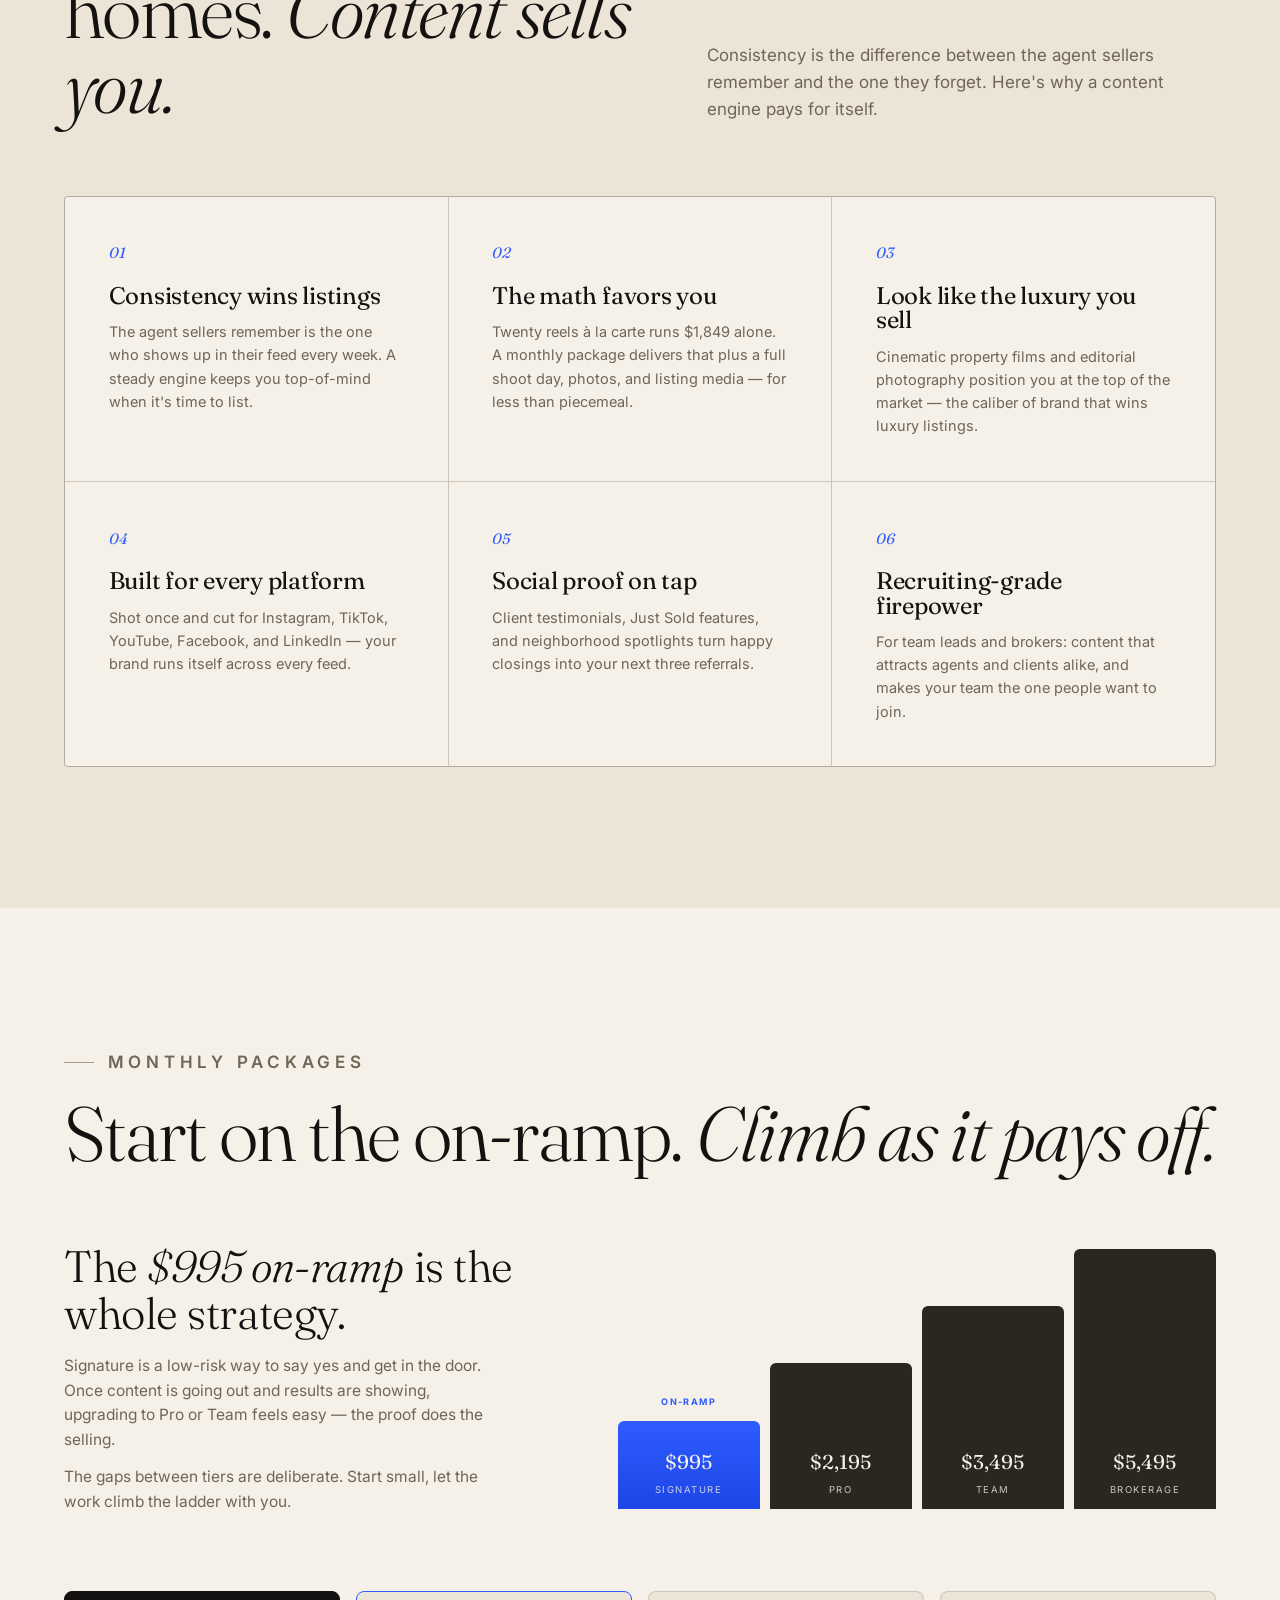
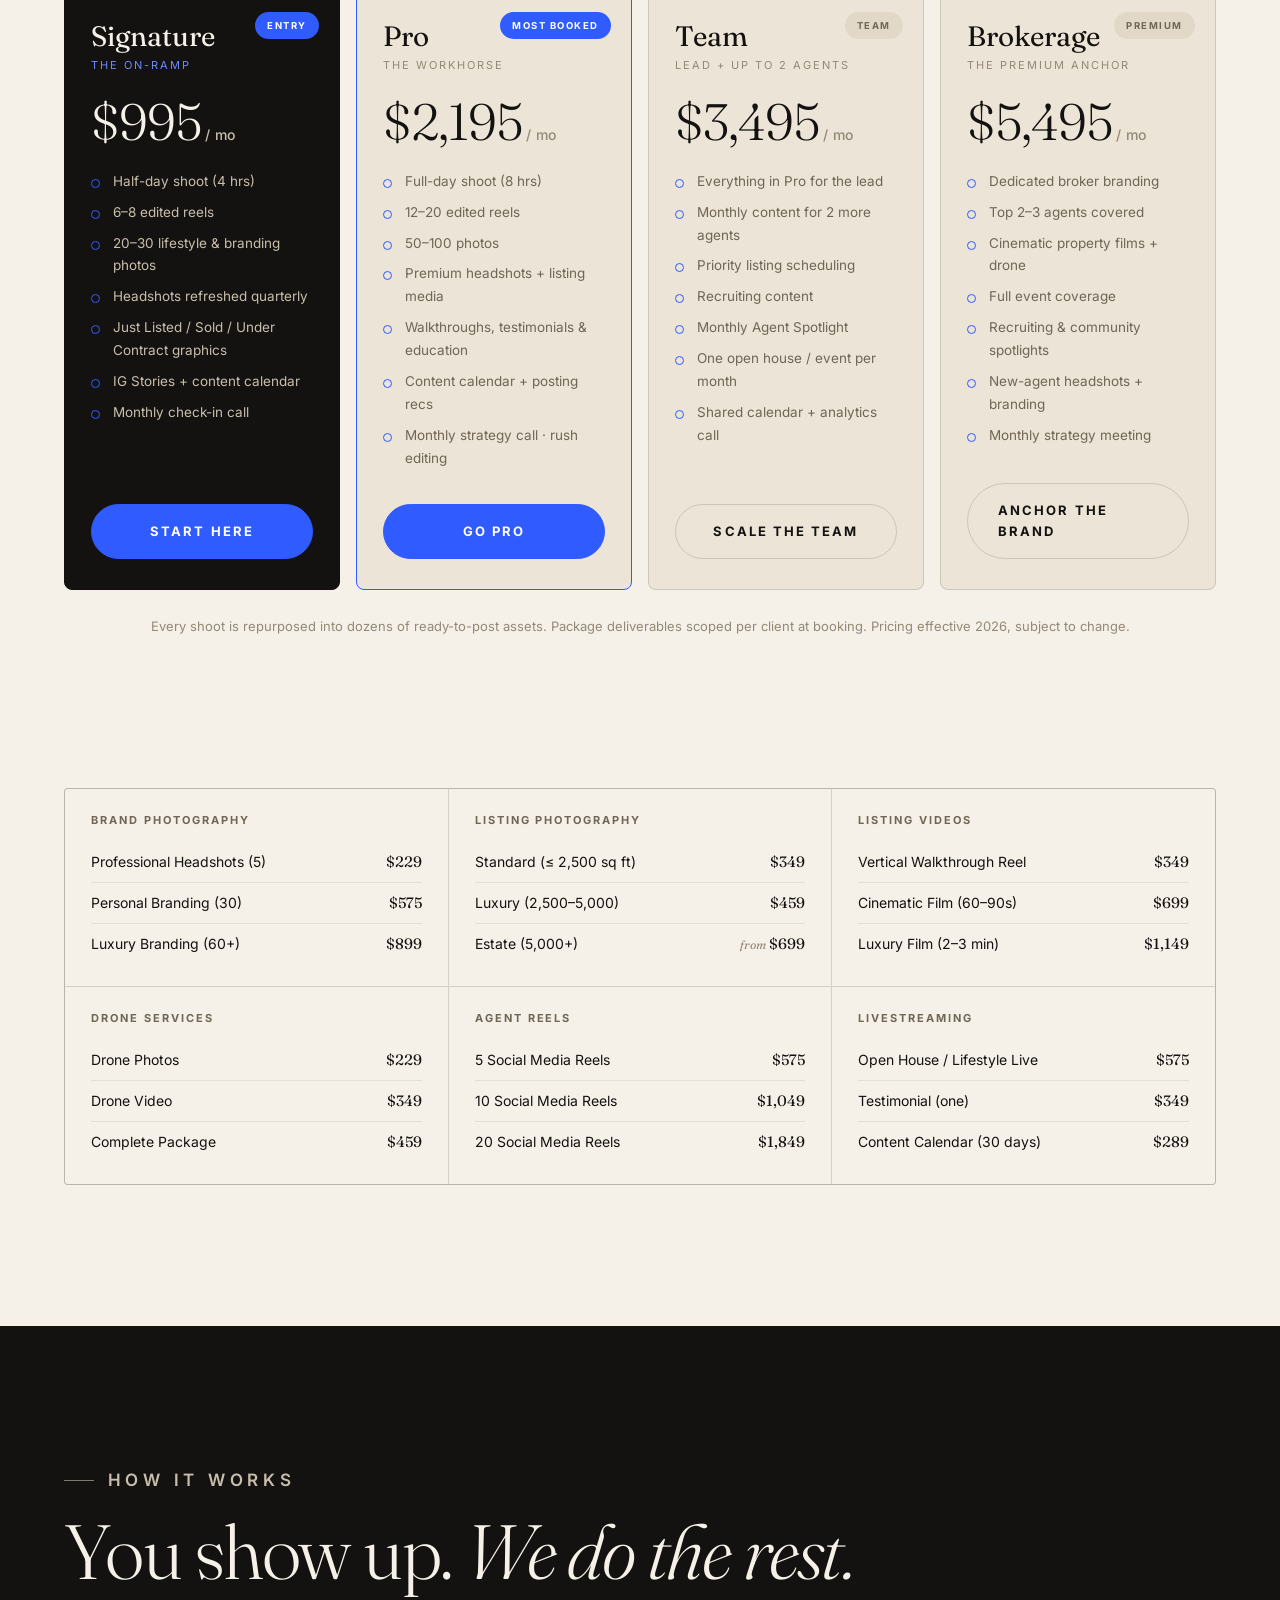
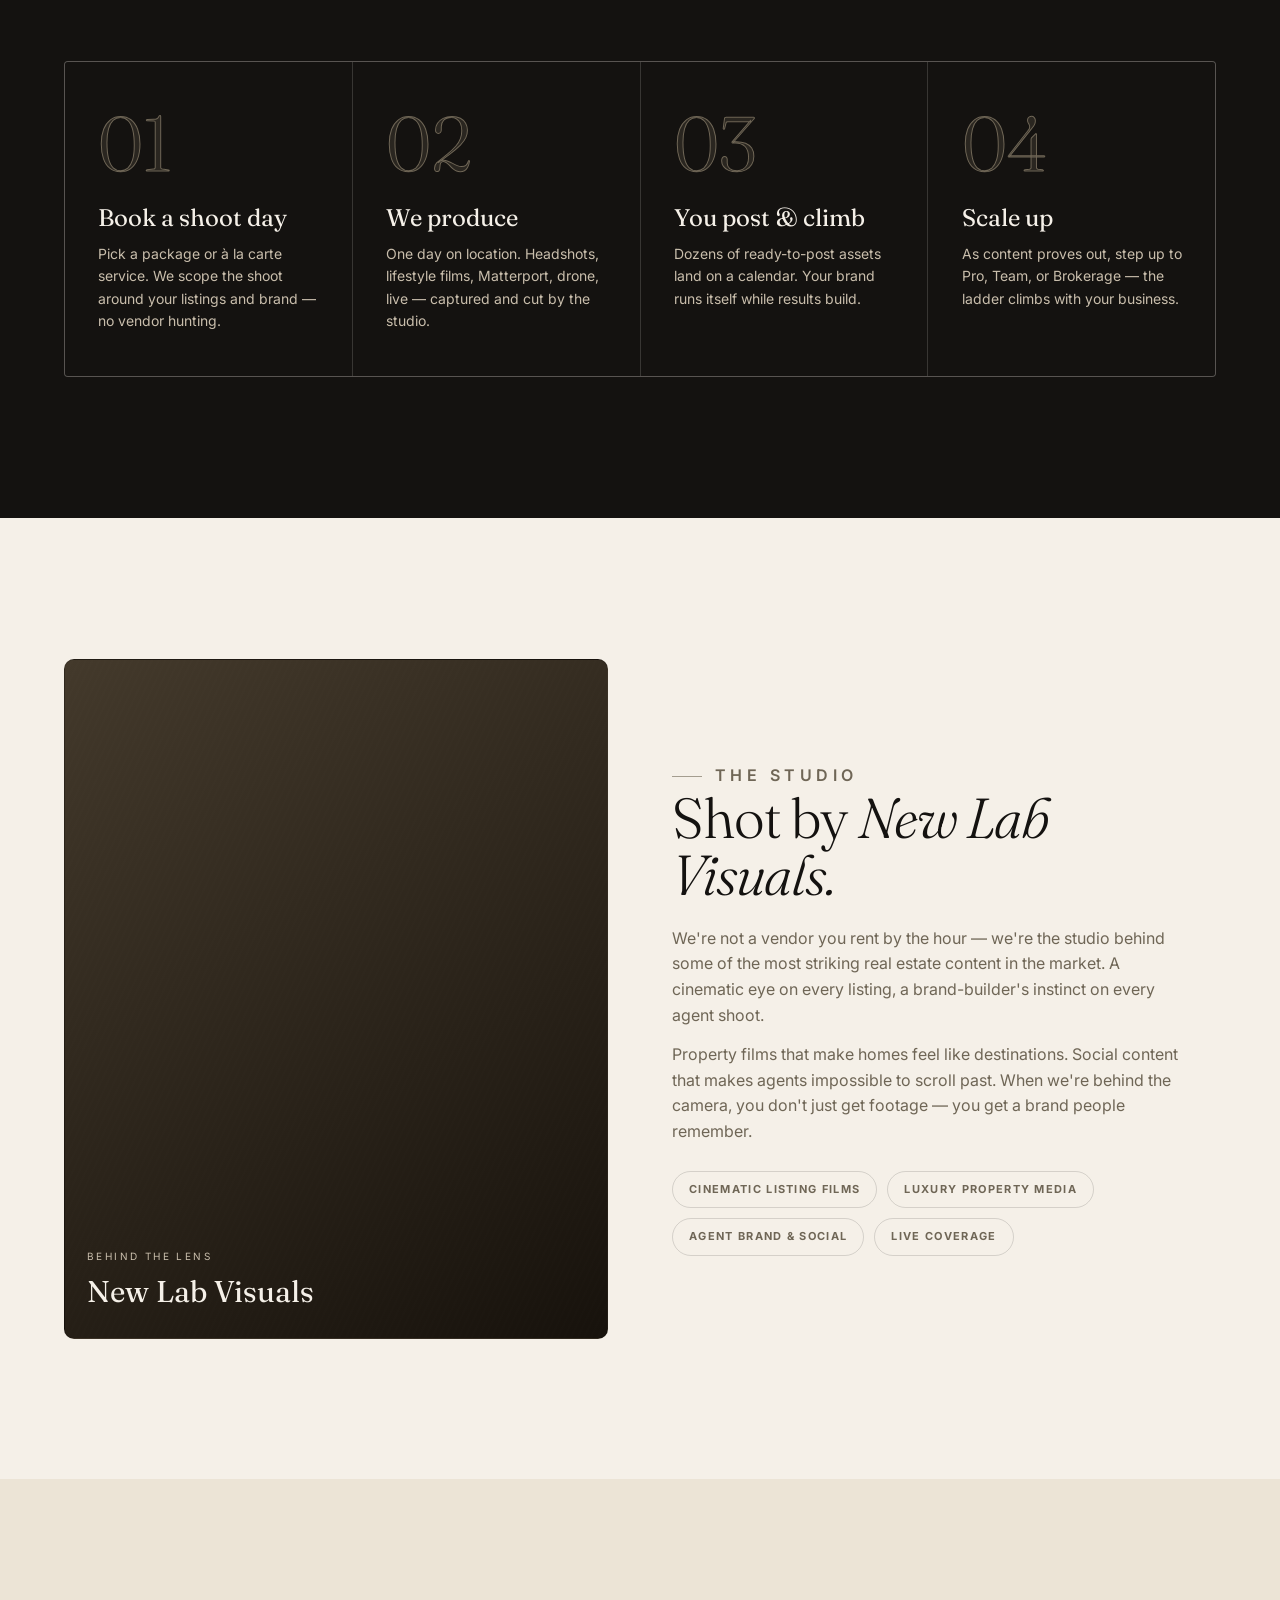
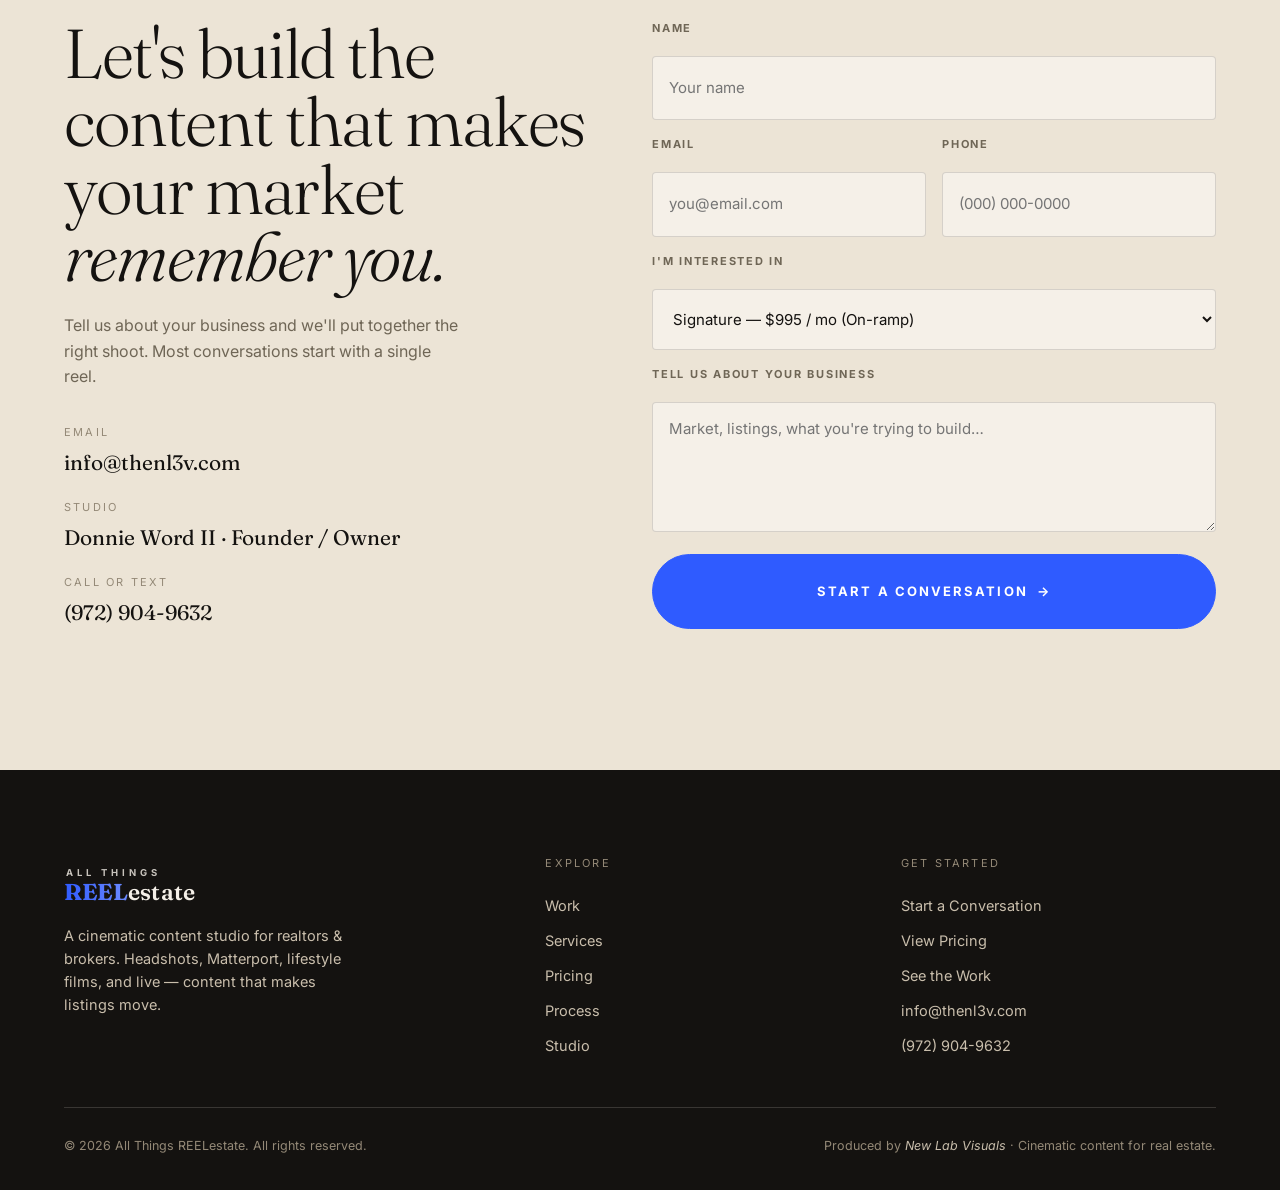
==== commit 95201842: "Add cinematic hero background video Wire the client-provided MP4 as a muted, looping, playsinline he" ====
--- a/index.html
+++ b/index.html
@@ -92,6 +92,11 @@
   <section class="hero grain" data-media>
     <div class="hero__bg"></div>
     <div class="hero__media" aria-hidden="true"></div>
+    <video class="hero__video" id="heroVideo" muted loop playsinline preload="auto" aria-hidden="true"
+      poster="https://assets.cdn.filesafe.space/UryrOQKz7XrlpqiWvJGM/media/6a50aa03708c41d4df6b177e.png">
+      <source src="https://assets.cdn.filesafe.space/UryrOQKz7XrlpqiWvJGM/media/6a580f0f69e78090a2c173b6.mp4" type="video/mp4" />
+    </video>
+    <div class="hero__scrim" aria-hidden="true"></div>
     <div class="hero__vignette"></div>
 
     <div class="wrap">
--- a/assets/css/styles.css
+++ b/assets/css/styles.css
@@ -254,6 +254,16 @@
     radial-gradient(60% 70% at 70% 30%, #4a4335, #211c15 70%);
   filter: saturate(1.02) contrast(1.03);
 }
+/* Hero background video — fades in over the poster photo once it plays. */
+.hero__video {
+  position: absolute; inset: 0; z-index: 0;
+  width: 100%; height: 100%; object-fit: cover;
+  opacity: 0; transition: opacity 1.4s var(--ease);
+  pointer-events: none;
+}
+.hero__video.ready { opacity: 1; }
+/* Legibility scrim over the video (matches the photo overlay). */
+.hero__scrim { position: absolute; inset: 0; z-index: 1; background: linear-gradient(108deg, rgba(13,10,7,.5) 0%, rgba(13,10,7,.14) 46%, rgba(13,10,7,.5) 100%); }
 .hero__vignette { position: absolute; inset: 0; z-index: 1; background: linear-gradient(180deg, rgba(15,12,9,.55) 0%, transparent 22%, transparent 45%, rgba(13,10,7,.82) 100%); }
 .hero .wrap { position: relative; z-index: 3; width: 100%; padding-bottom: clamp(90px, 12vh, 130px); padding-top: 140px; }
 .hero__eyebrow { margin-bottom: 26px; }
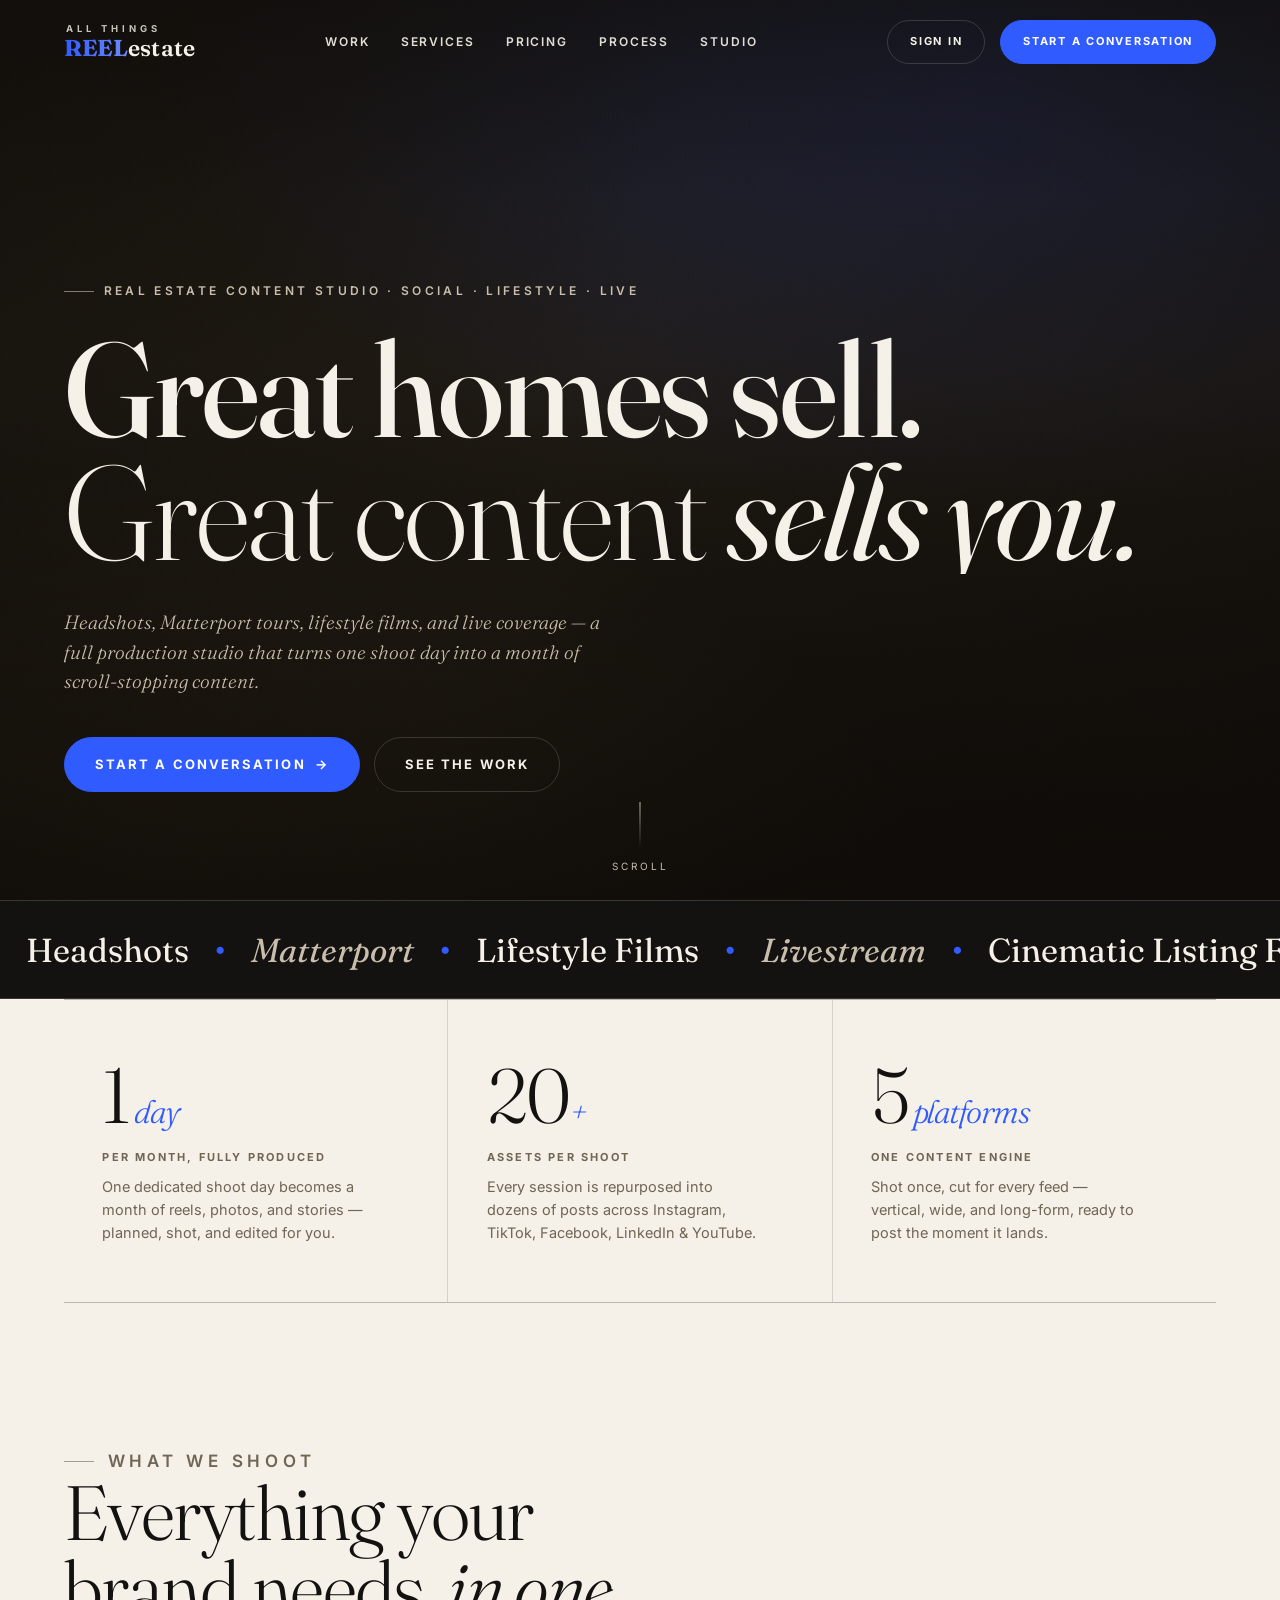
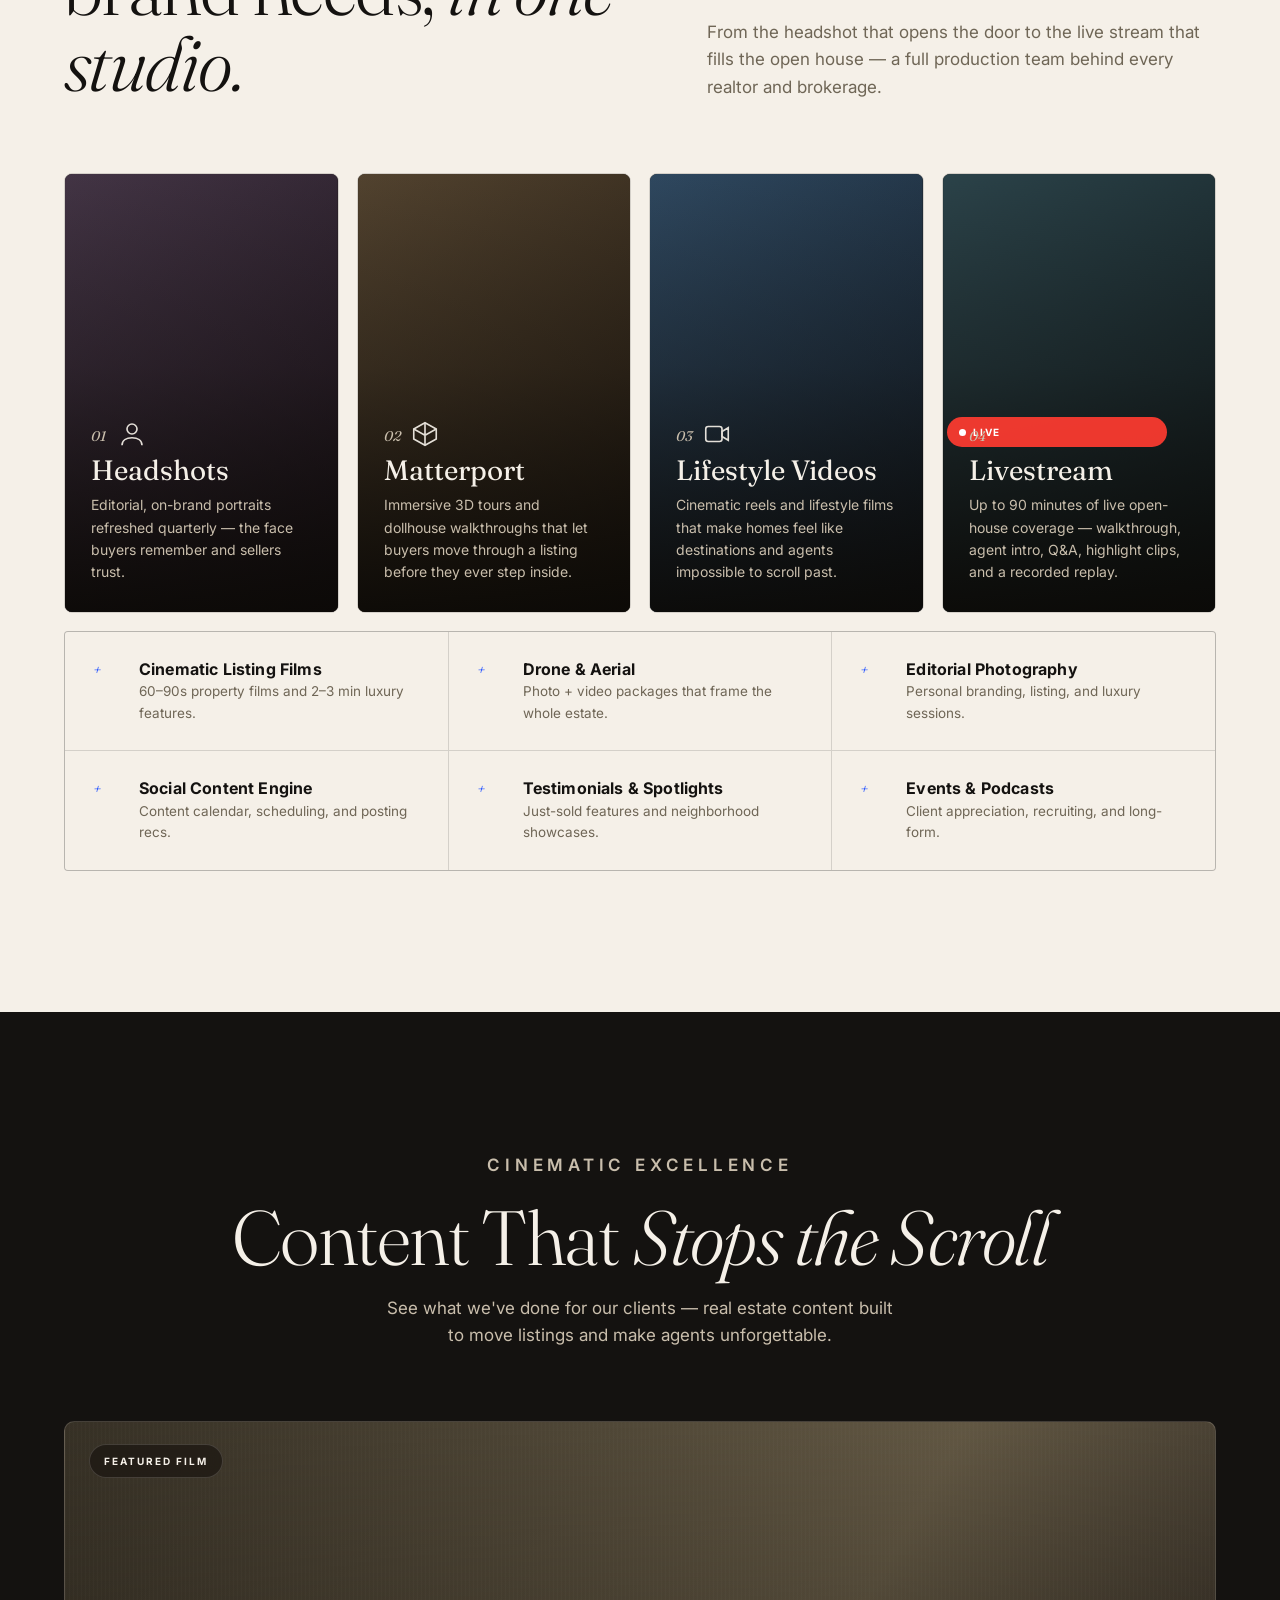
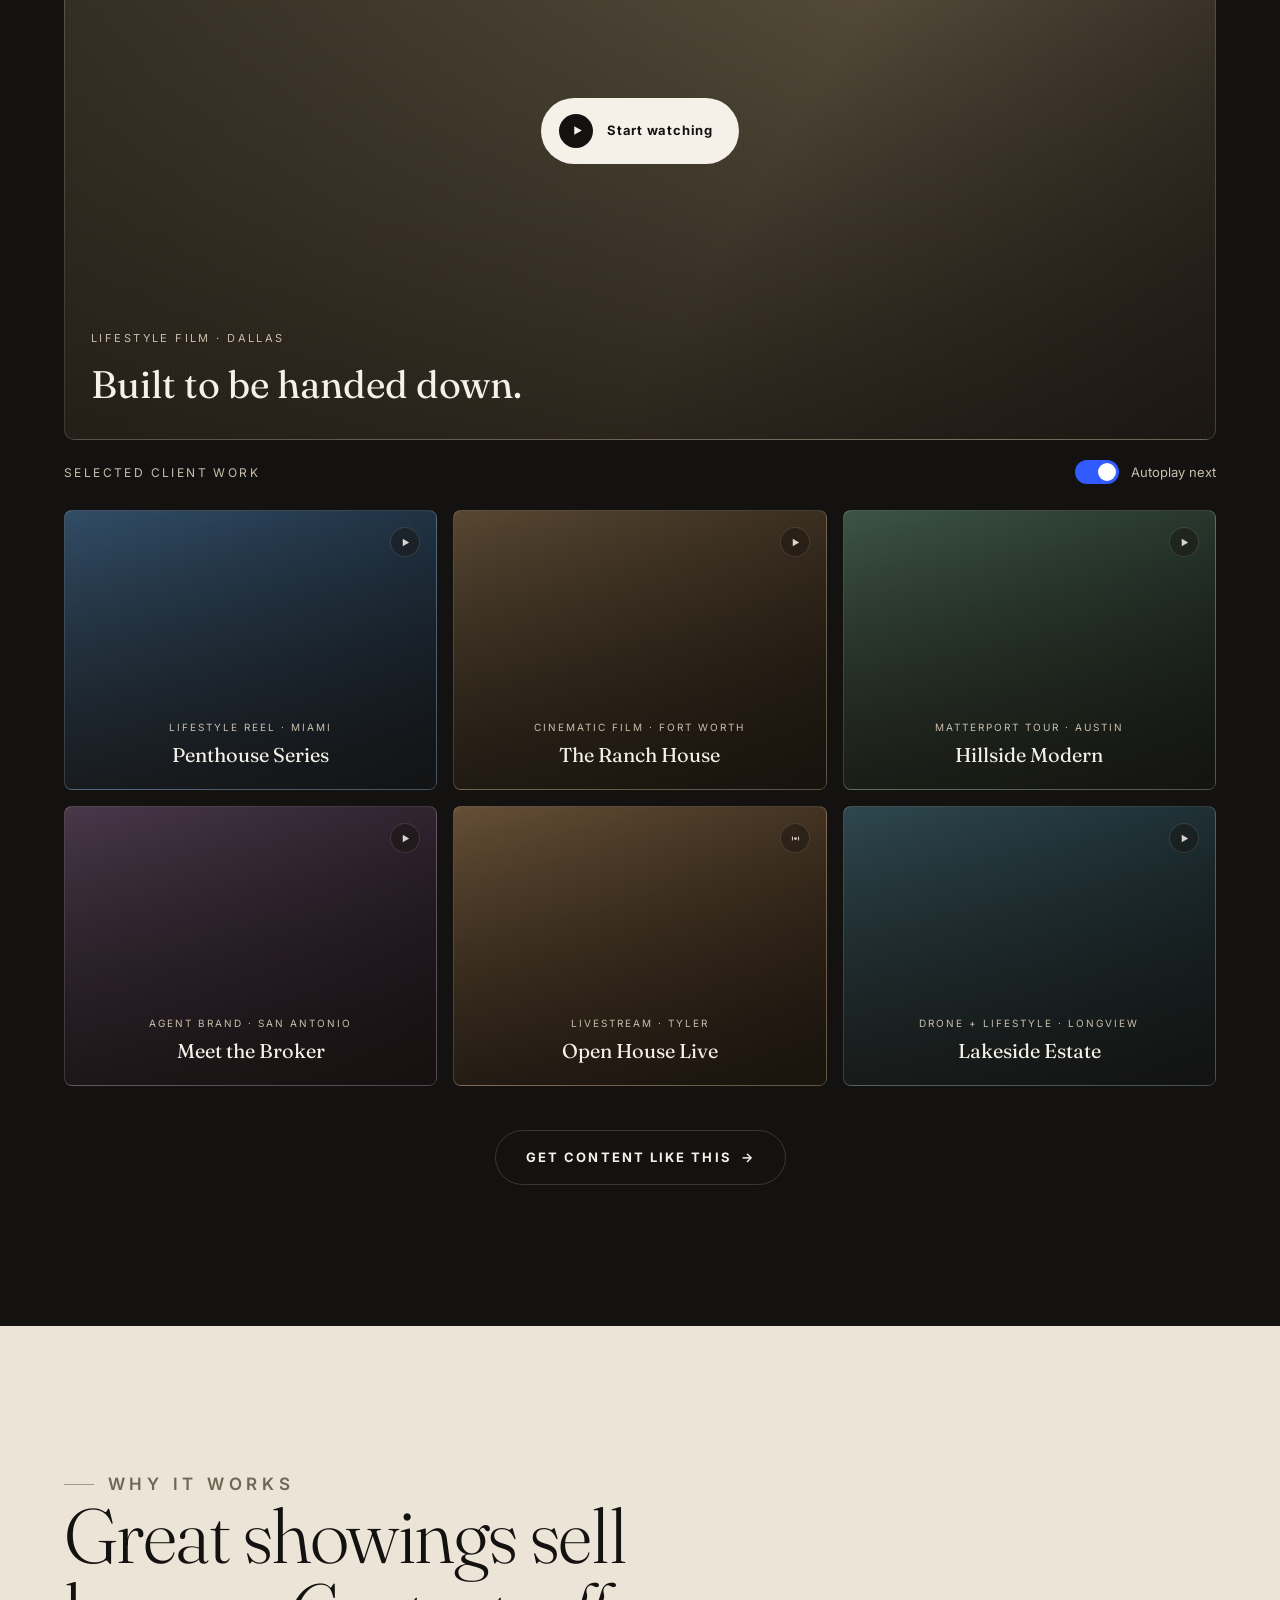
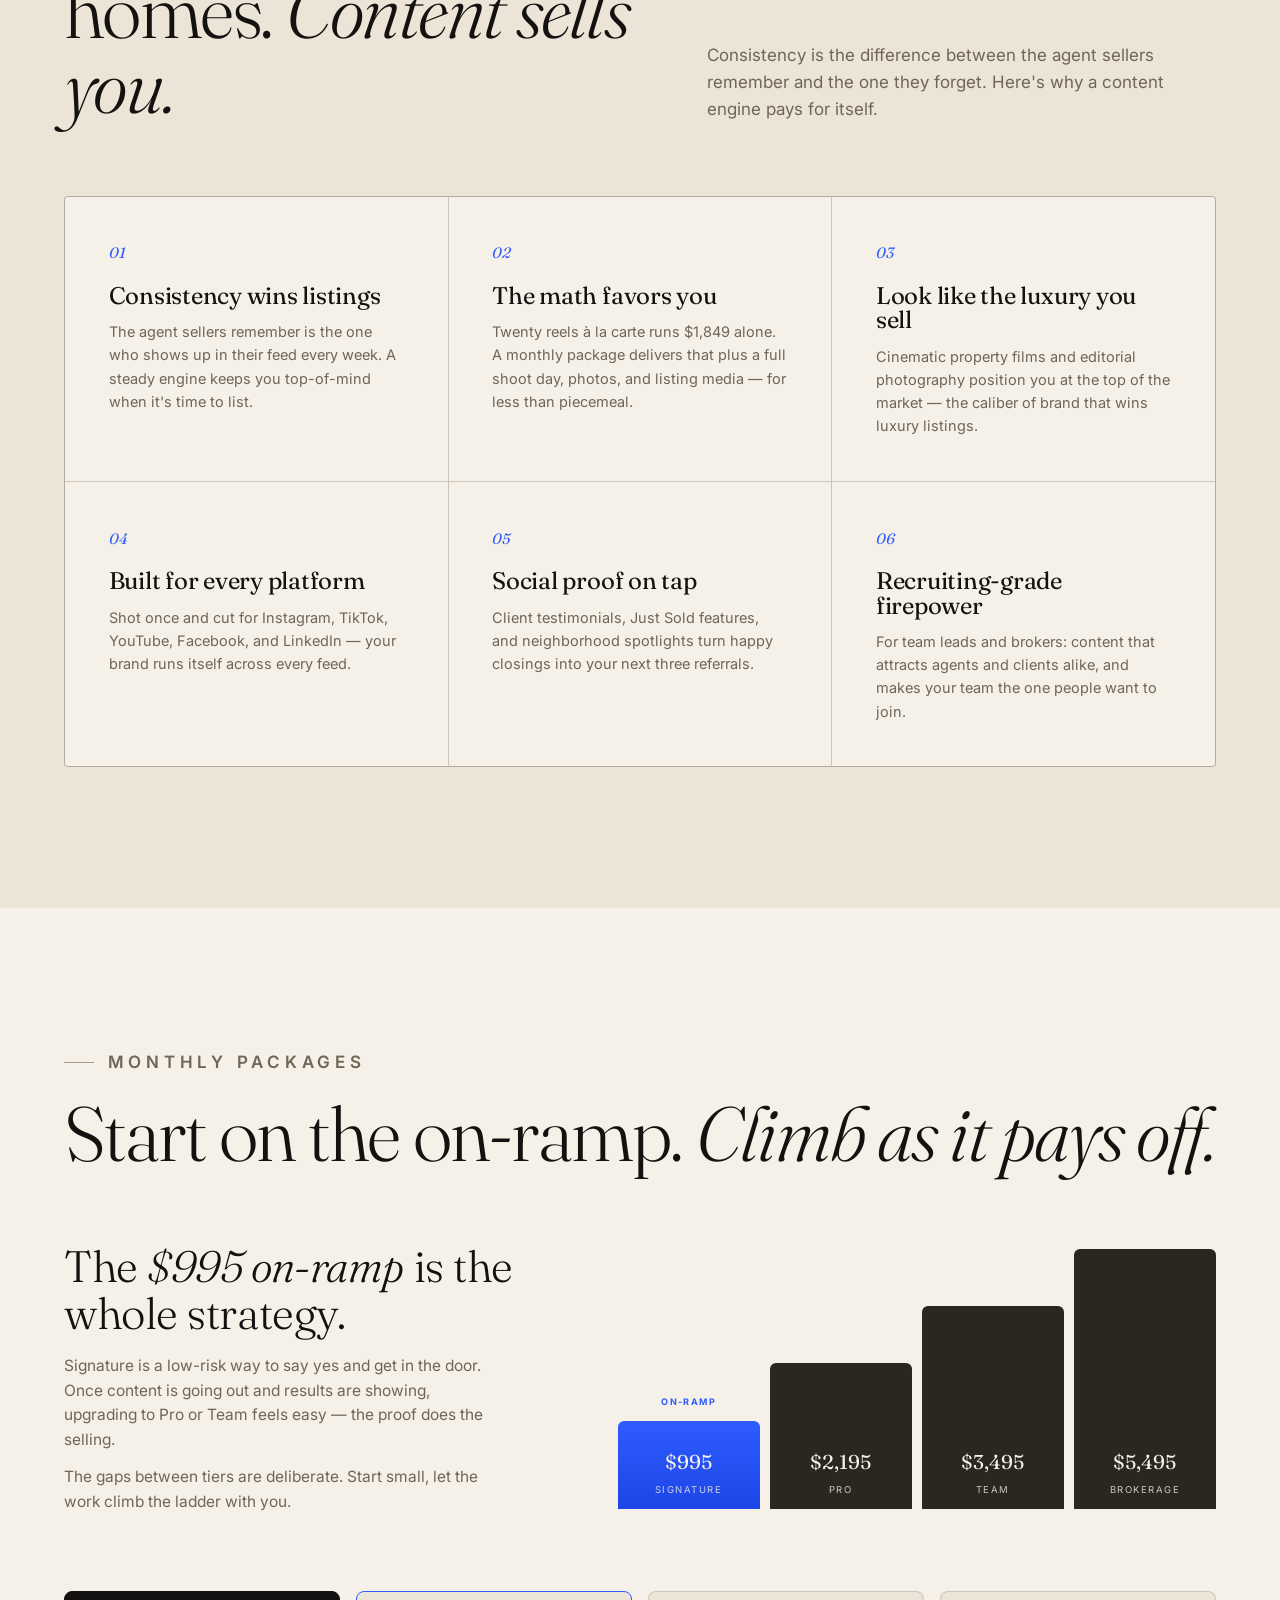
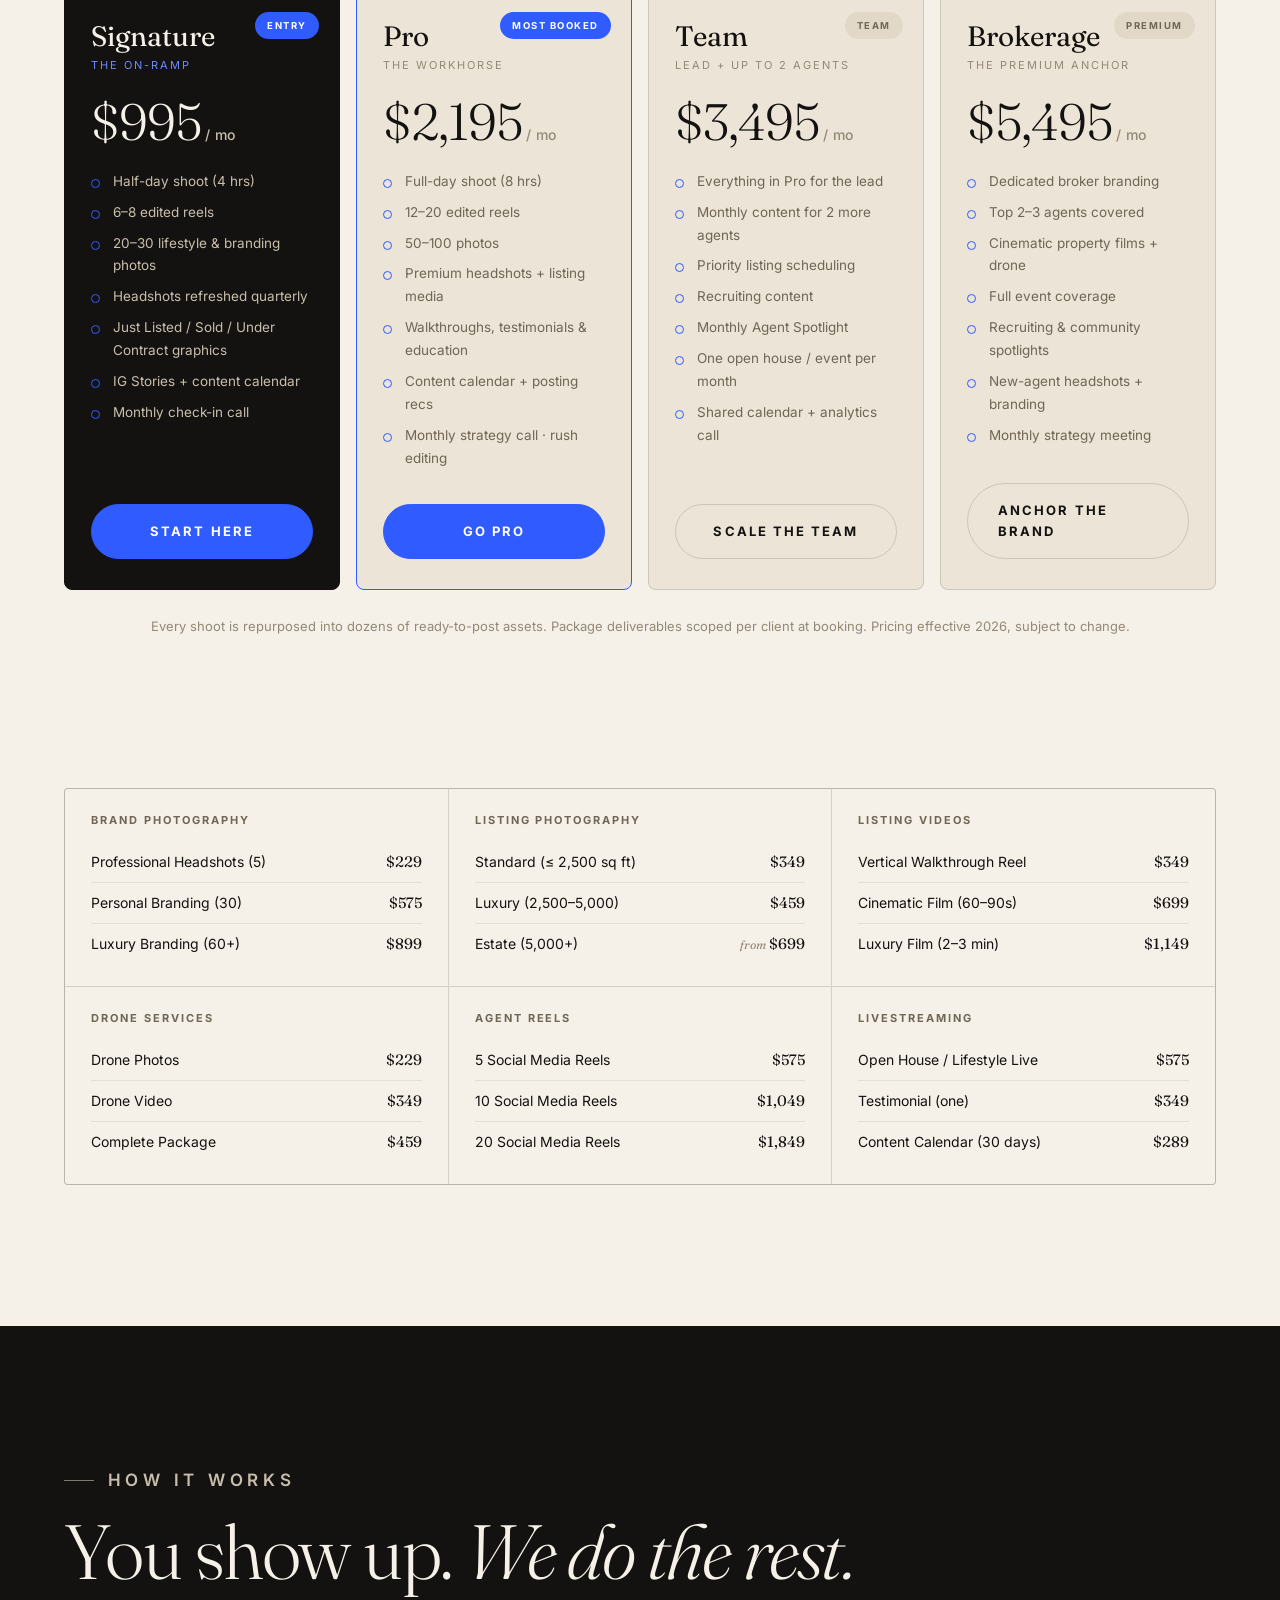
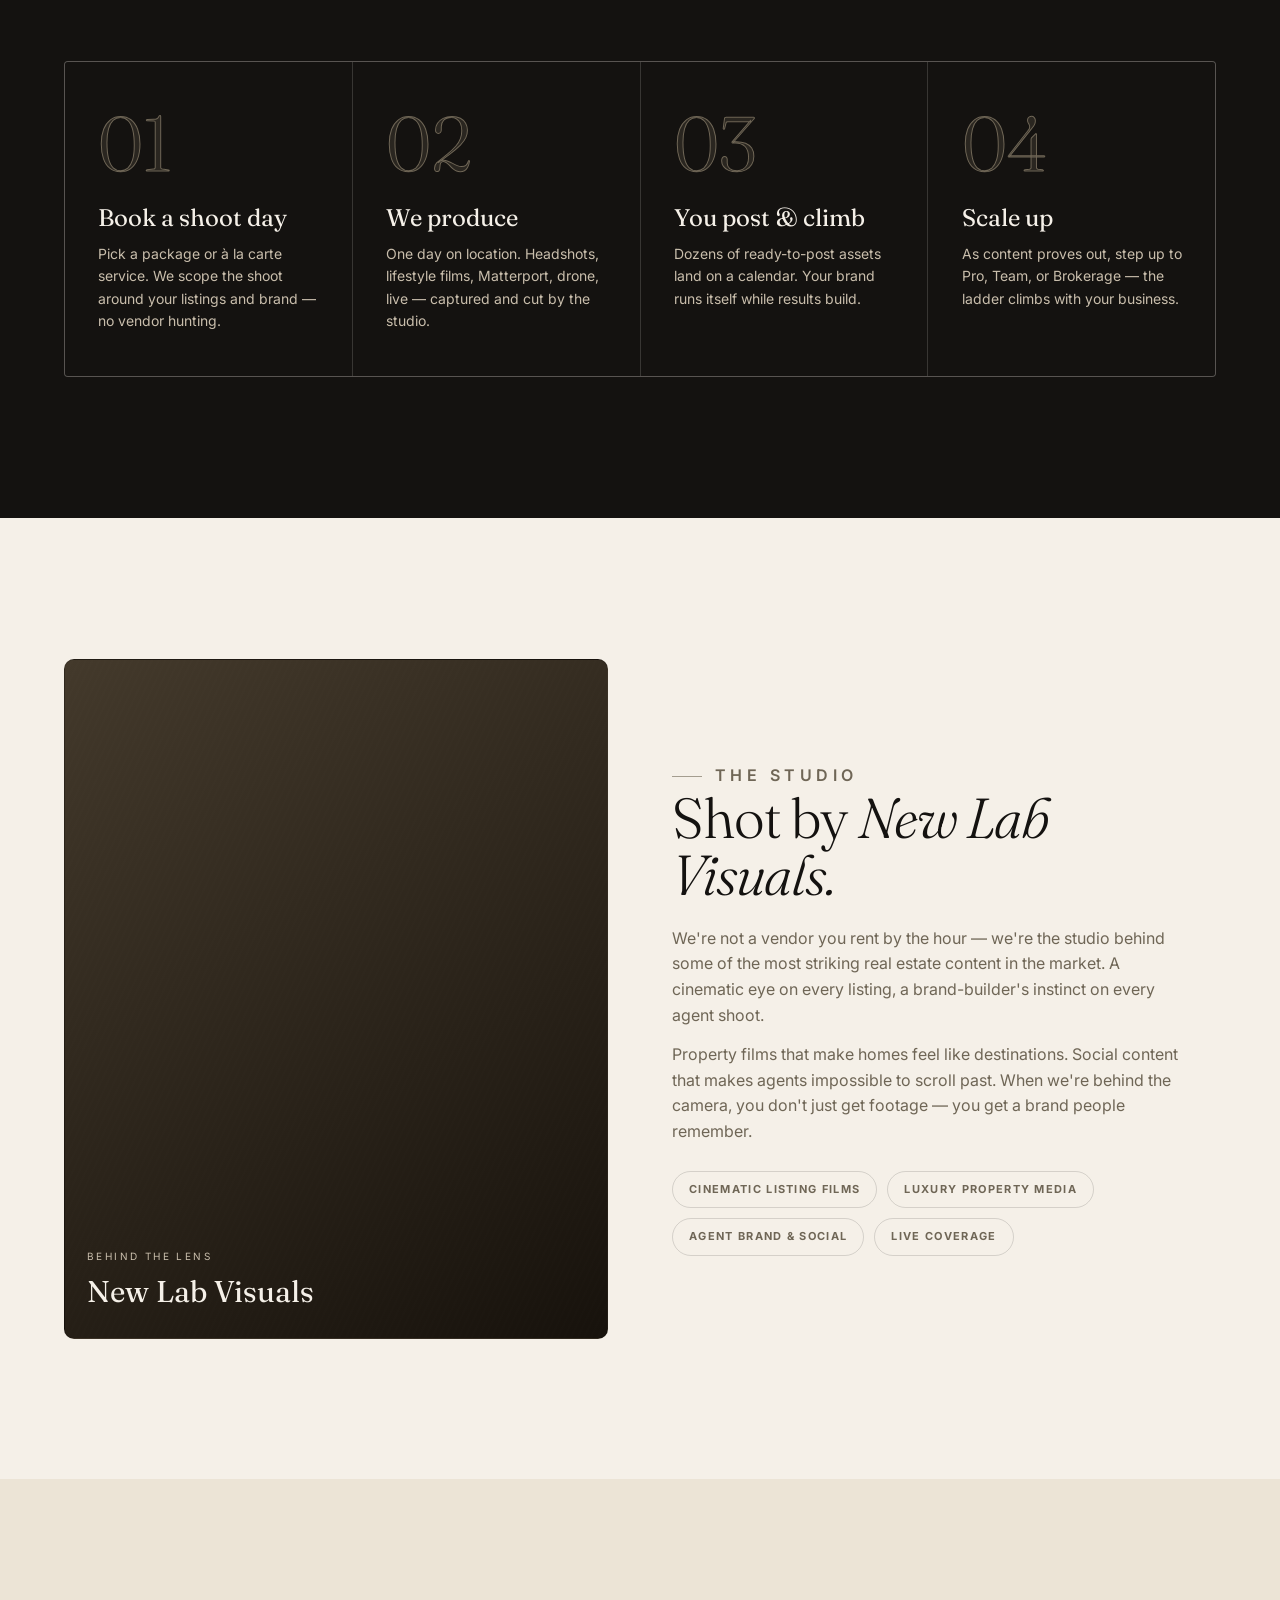
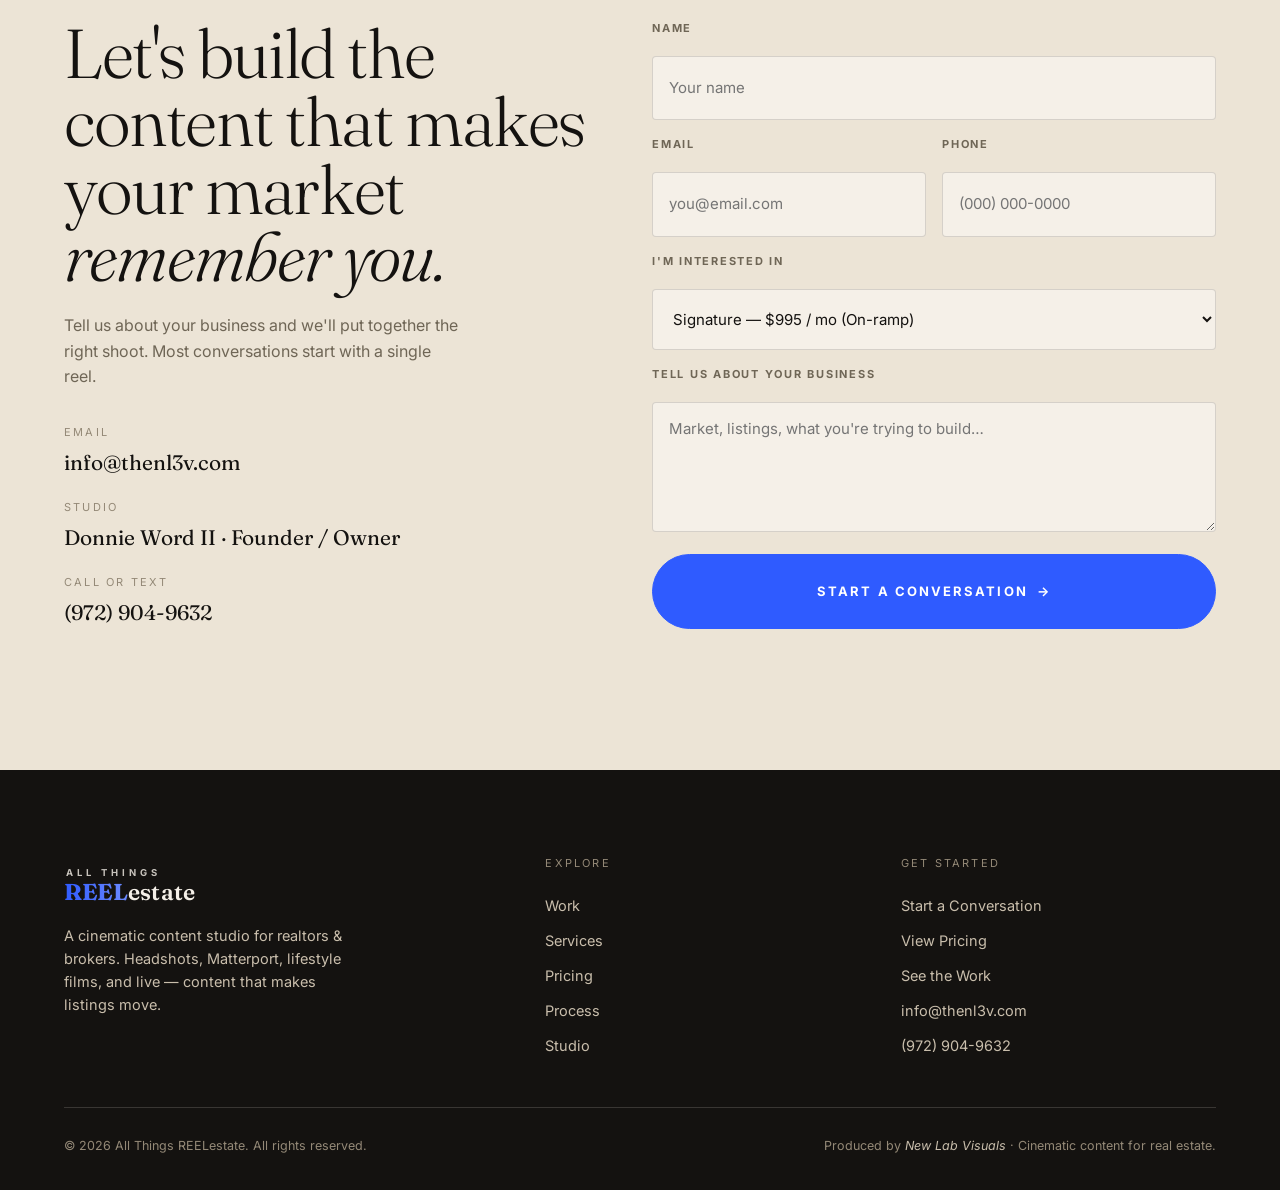
==== commit 32ffe915: "Fix hero video (video-only + autoplay), install UX, and top-bleed pill - Hero: remove the poster/pho" ====
--- a/index.html
+++ b/index.html
@@ -91,9 +91,7 @@
   <!-- ==================== HERO ==================== -->
   <section class="hero grain" data-media>
     <div class="hero__bg"></div>
-    <div class="hero__media" aria-hidden="true"></div>
-    <video class="hero__video" id="heroVideo" muted loop playsinline preload="auto" aria-hidden="true"
-      poster="https://assets.cdn.filesafe.space/UryrOQKz7XrlpqiWvJGM/media/6a50aa03708c41d4df6b177e.png">
+    <video class="hero__video" id="heroVideo" autoplay muted loop playsinline preload="auto" aria-hidden="true">
       <source src="https://assets.cdn.filesafe.space/UryrOQKz7XrlpqiWvJGM/media/6a580f0f69e78090a2c173b6.mp4" type="video/mp4" />
     </video>
     <div class="hero__scrim" aria-hidden="true"></div>
--- a/assets/css/styles.css
+++ b/assets/css/styles.css
@@ -56,6 +56,7 @@
   overflow-x: hidden;
 }
 img, svg, video { display: block; max-width: 100%; }
+[hidden] { display: none !important; }
 a { color: inherit; text-decoration: none; }
 button { font: inherit; cursor: pointer; border: none; background: none; color: inherit; }
 h1, h2, h3, h4 { margin: 0; font-weight: 400; line-height: 1.02; }
@@ -213,9 +214,12 @@
   background: var(--ink); color: var(--paper);
   display: flex; flex-direction: column; justify-content: center;
   padding: var(--gutter);
-  transform: translateY(-100%); transition: transform .6s var(--ease);
-}
-.nav-open .mobile-menu { transform: none; }
+  transform: translateY(-100%); visibility: hidden;
+  transition: transform .6s var(--ease), visibility .6s var(--ease);
+}
+.nav-open .mobile-menu { transform: none; visibility: visible; }
+/* Never render the mobile menu on desktop (burger is hidden there). */
+@media (min-width: 721px) { .mobile-menu { display: none; } }
 .mobile-menu a {
   font-family: var(--serif); font-size: clamp(30px, 9vw, 54px); font-weight: 400;
   padding: 10px 0; border-bottom: 1px solid var(--hair-light);
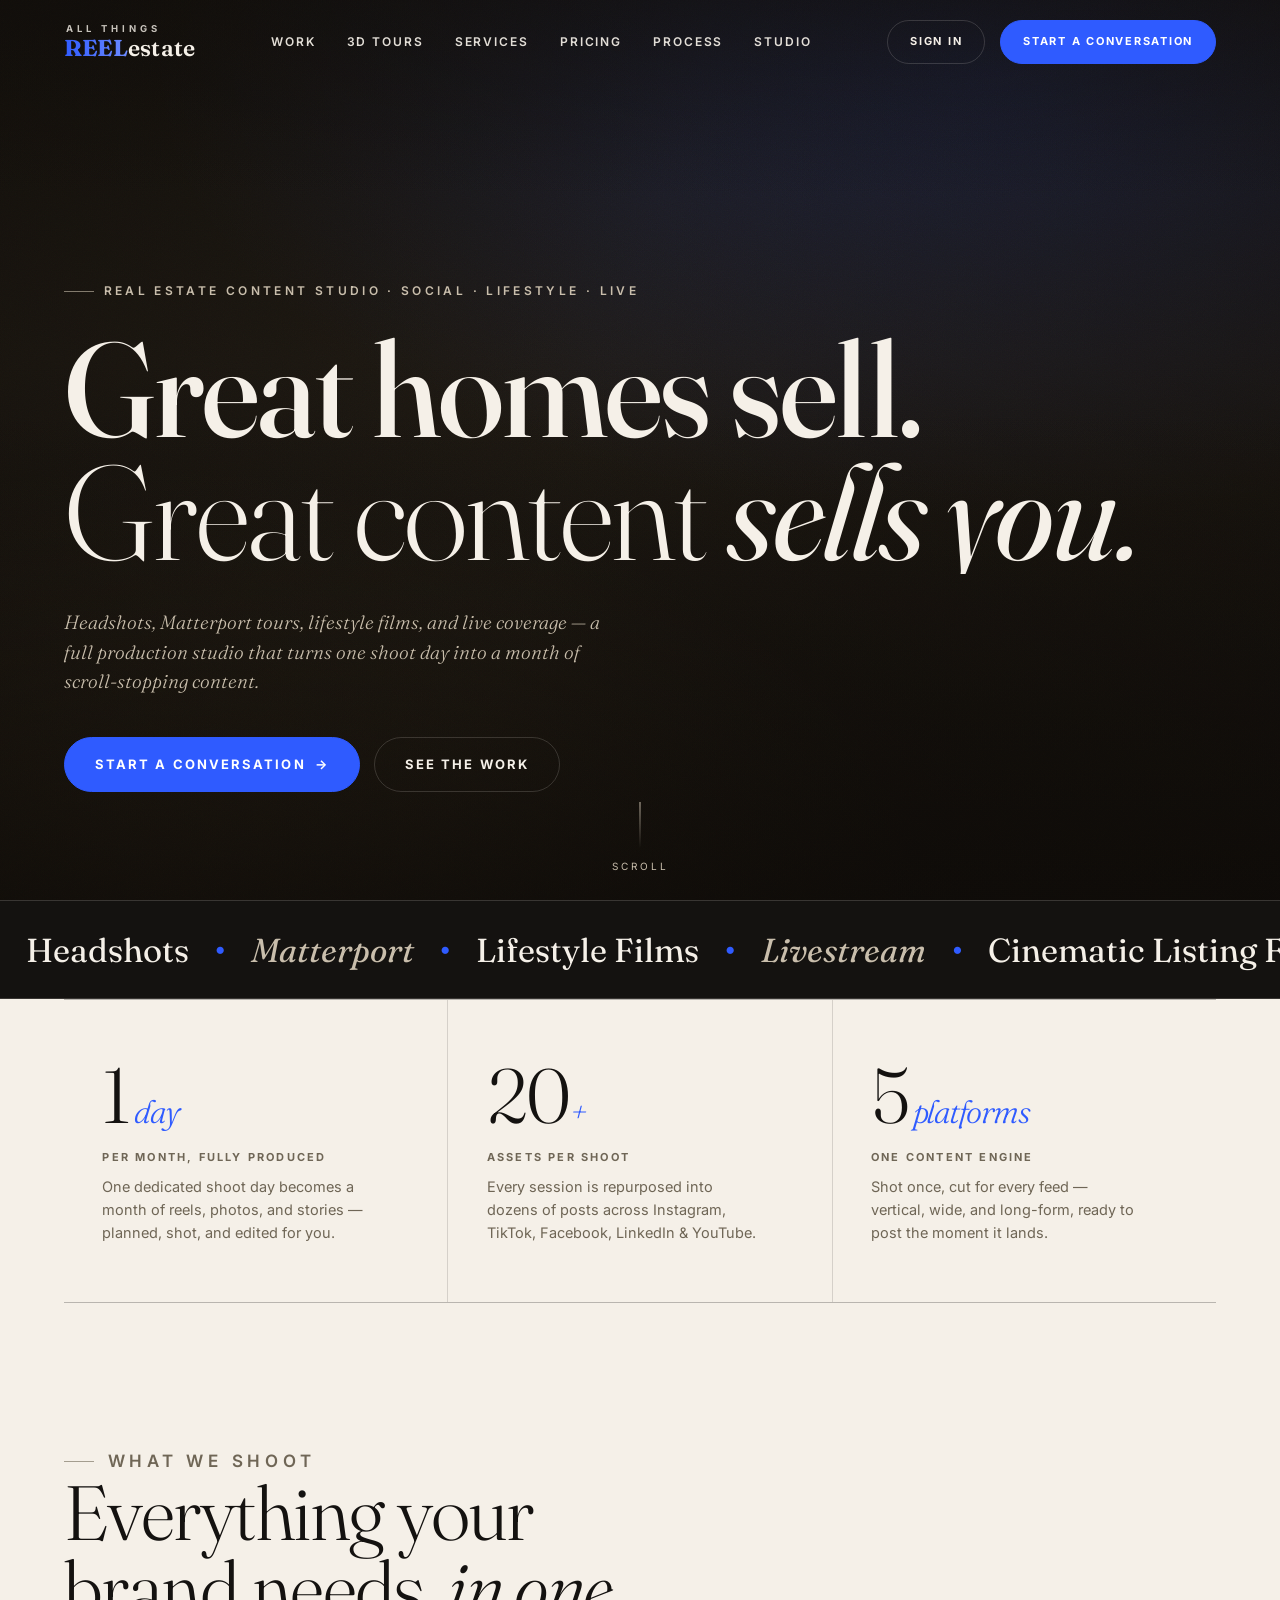
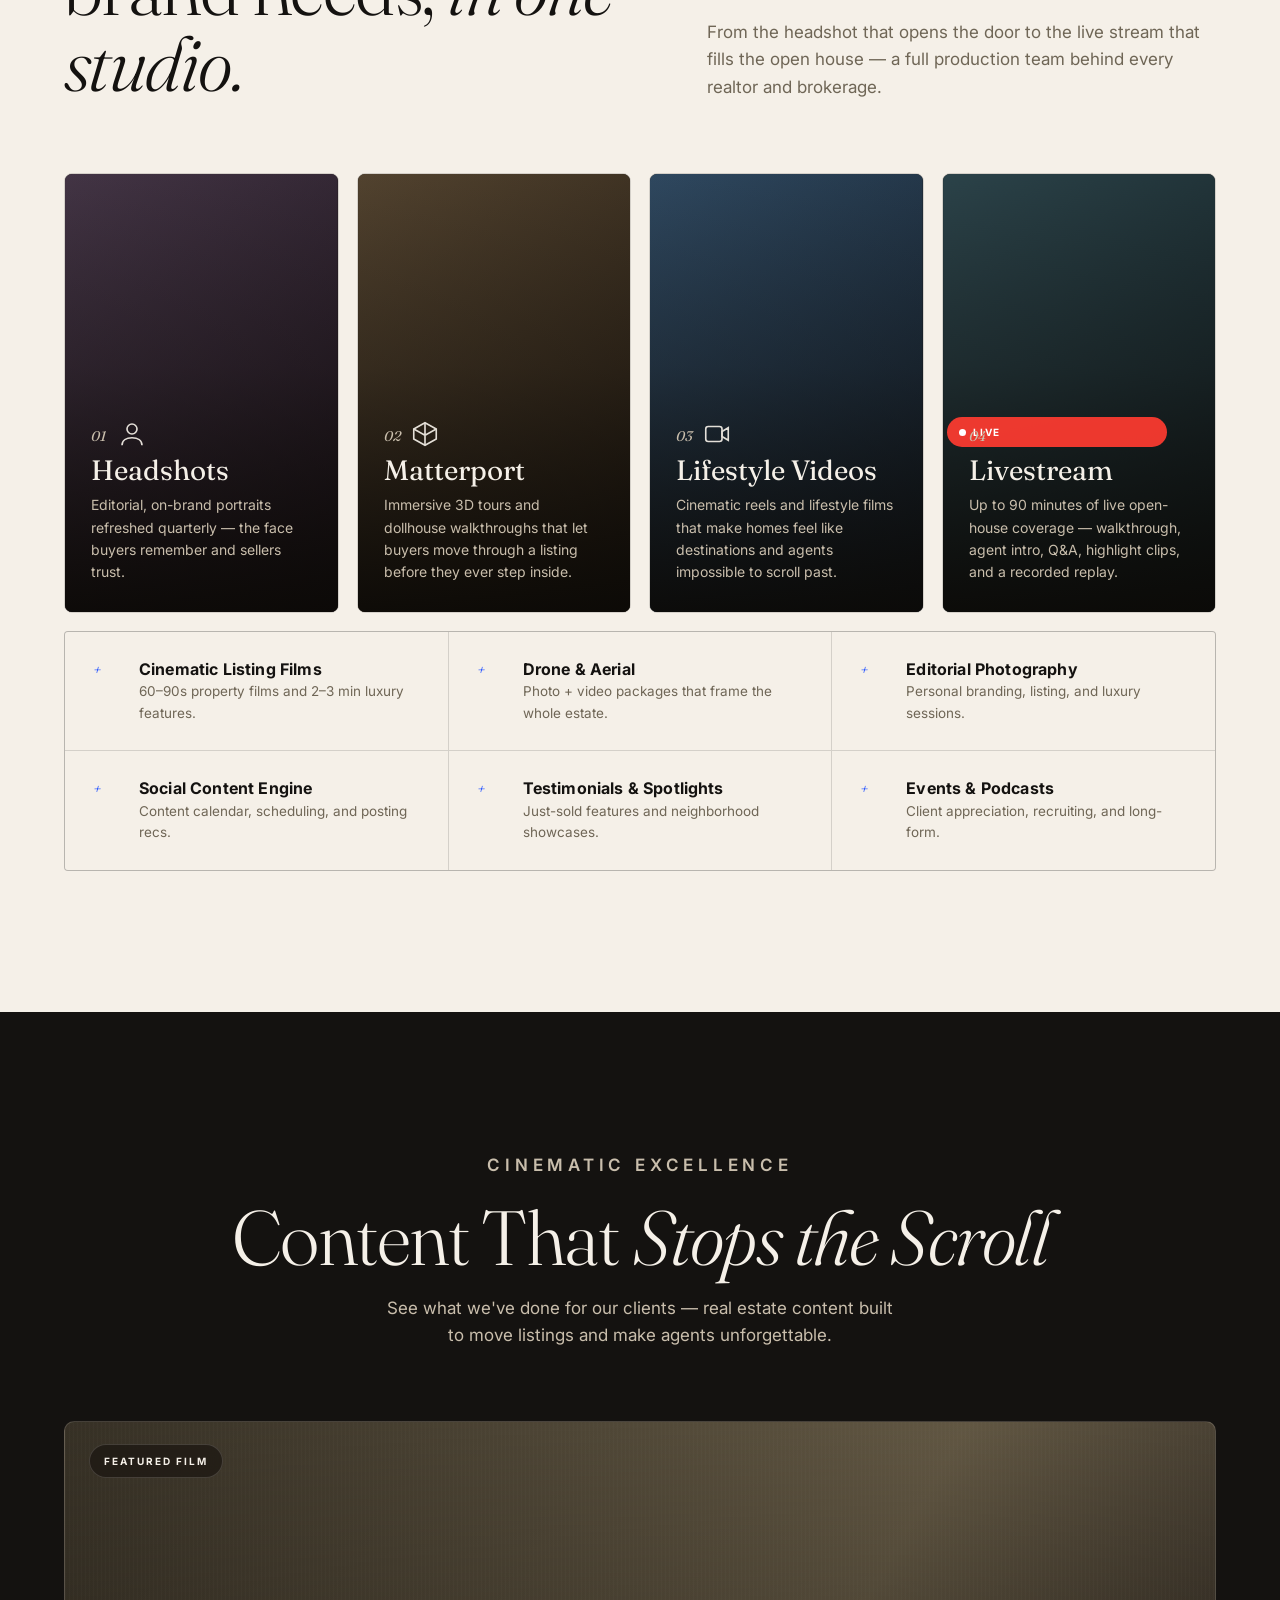
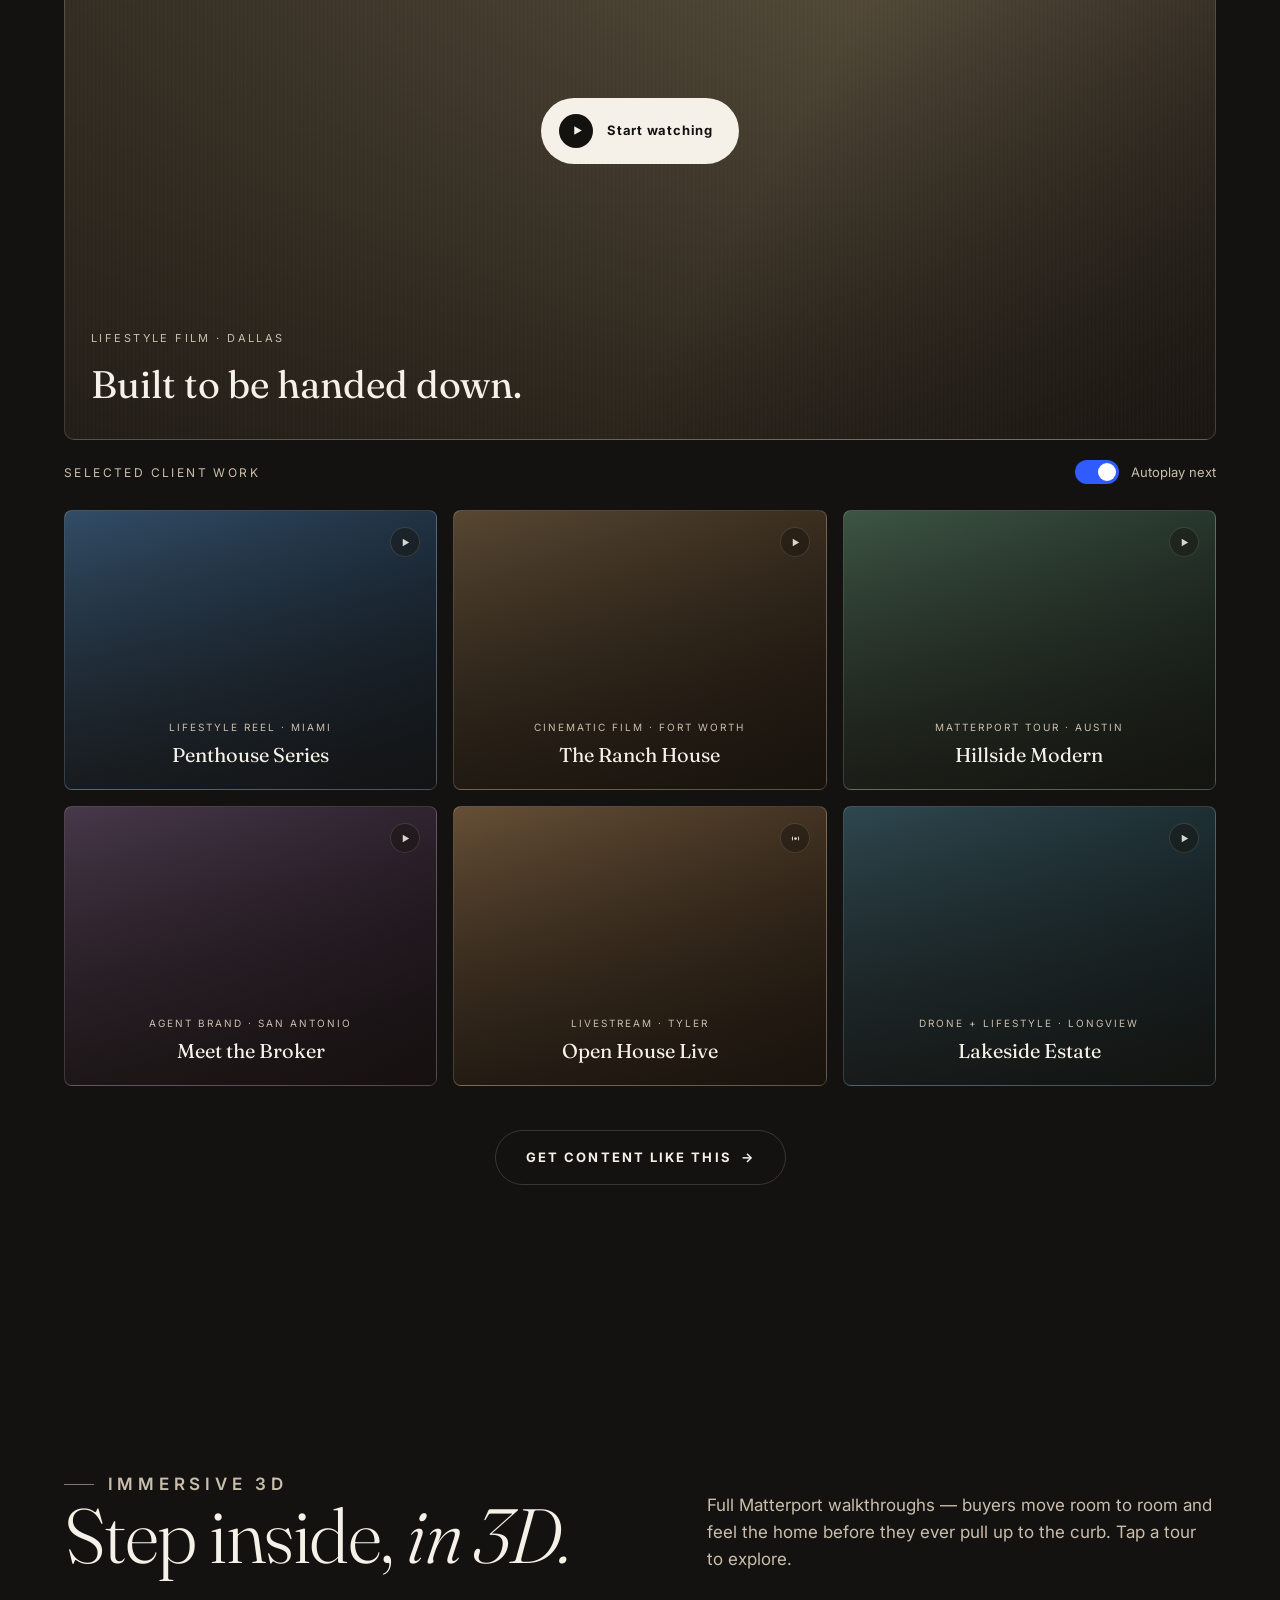
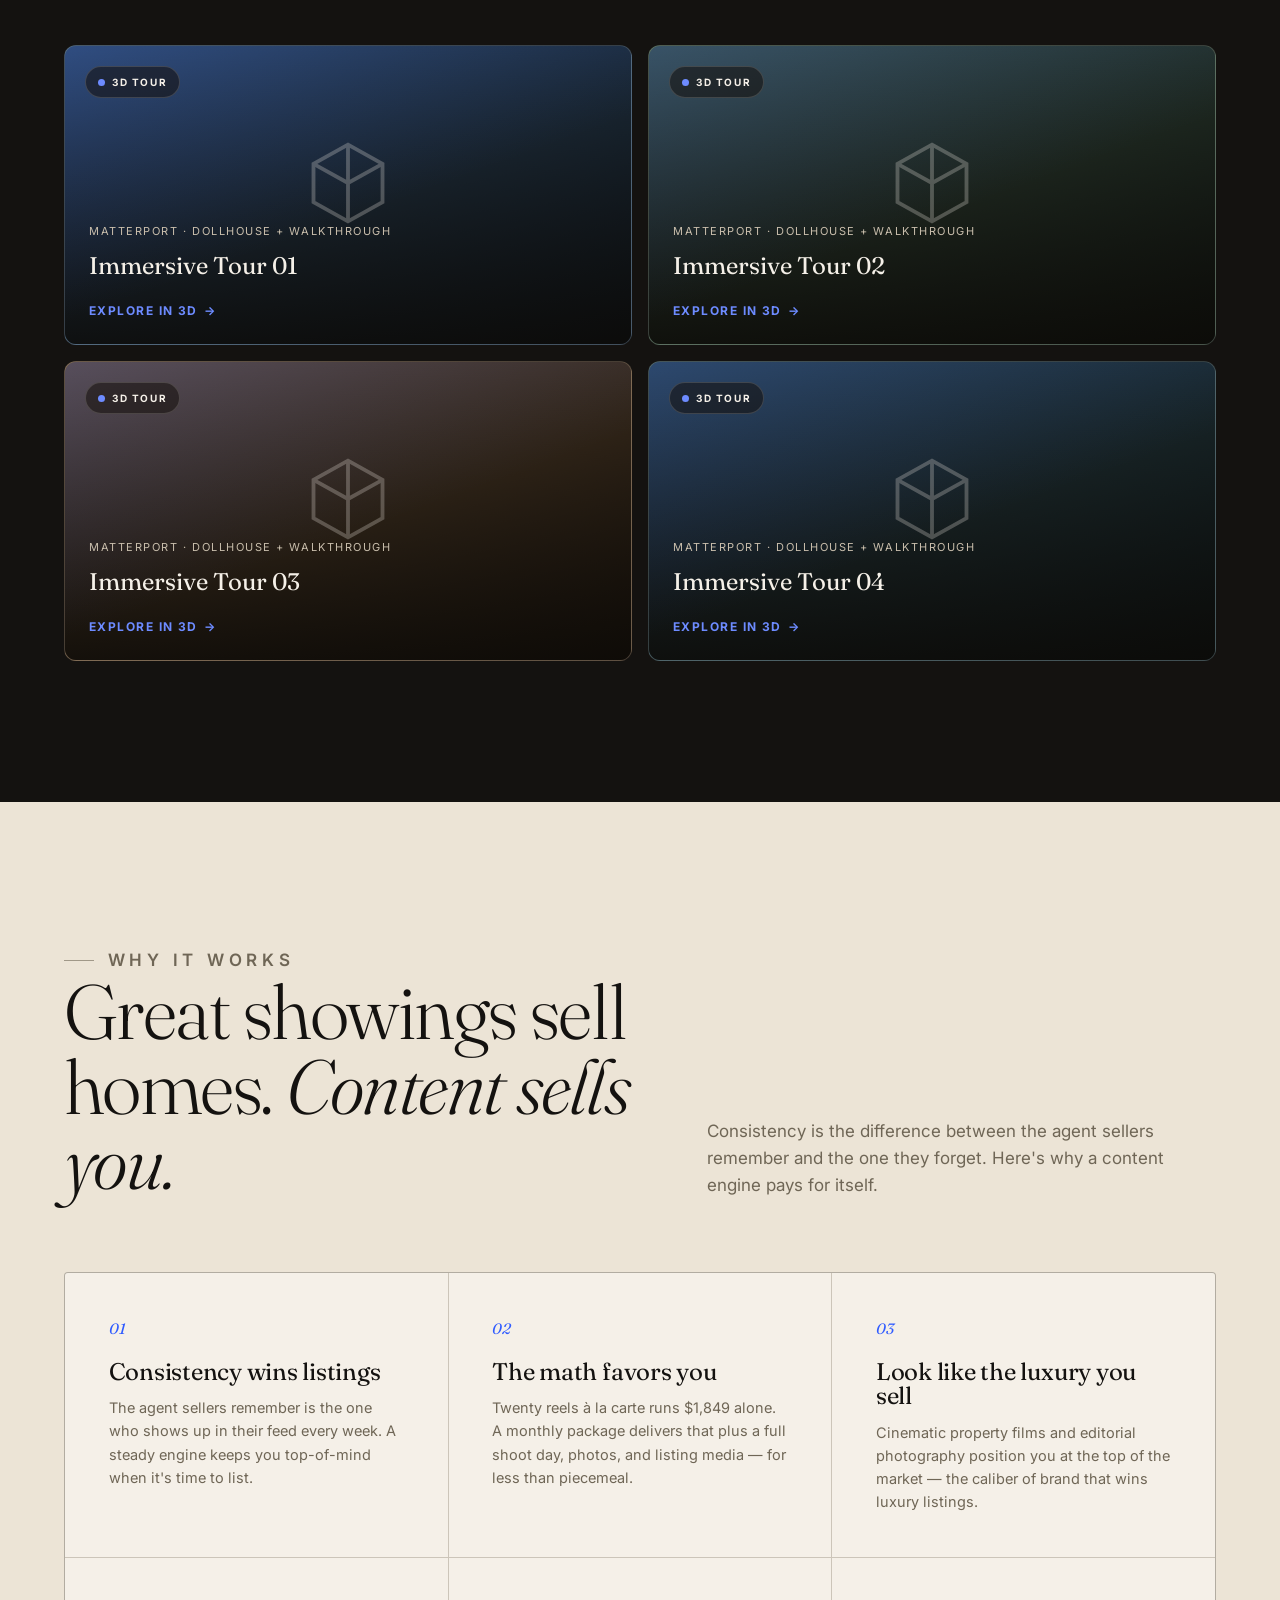
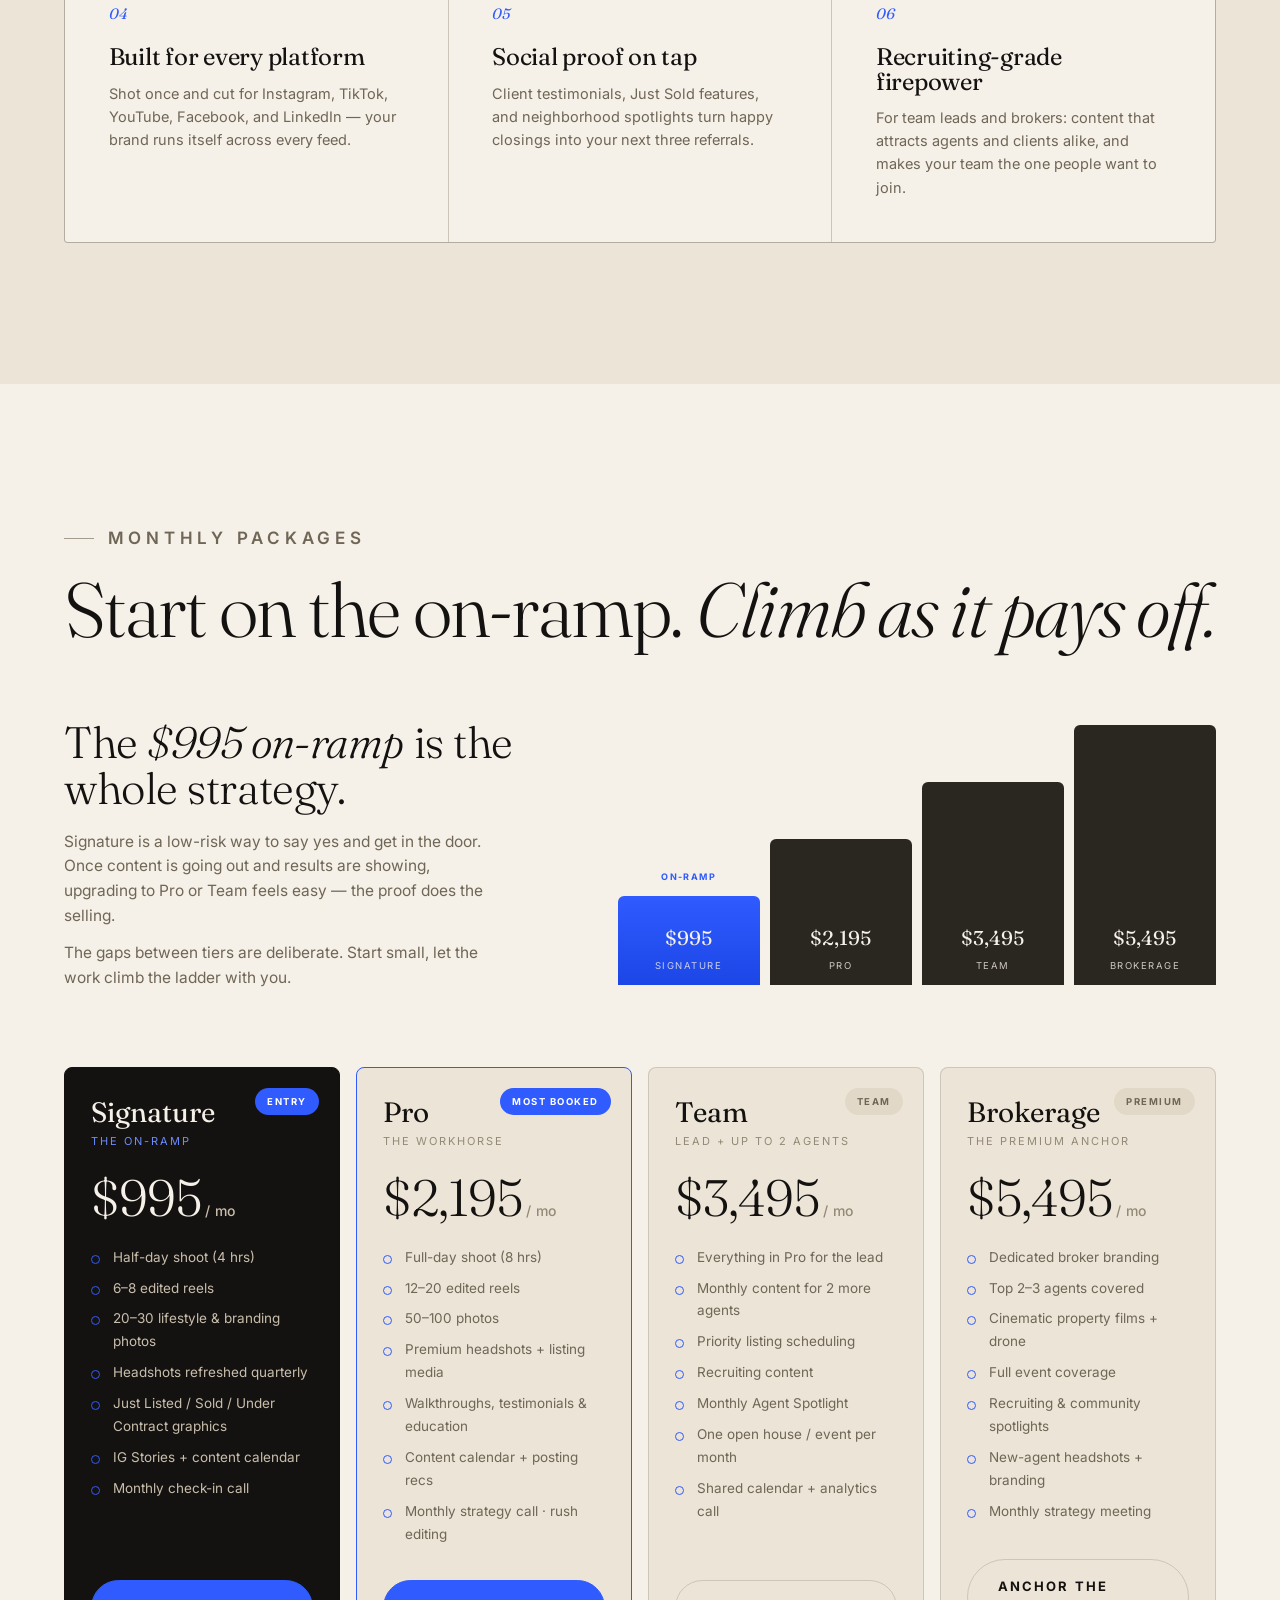
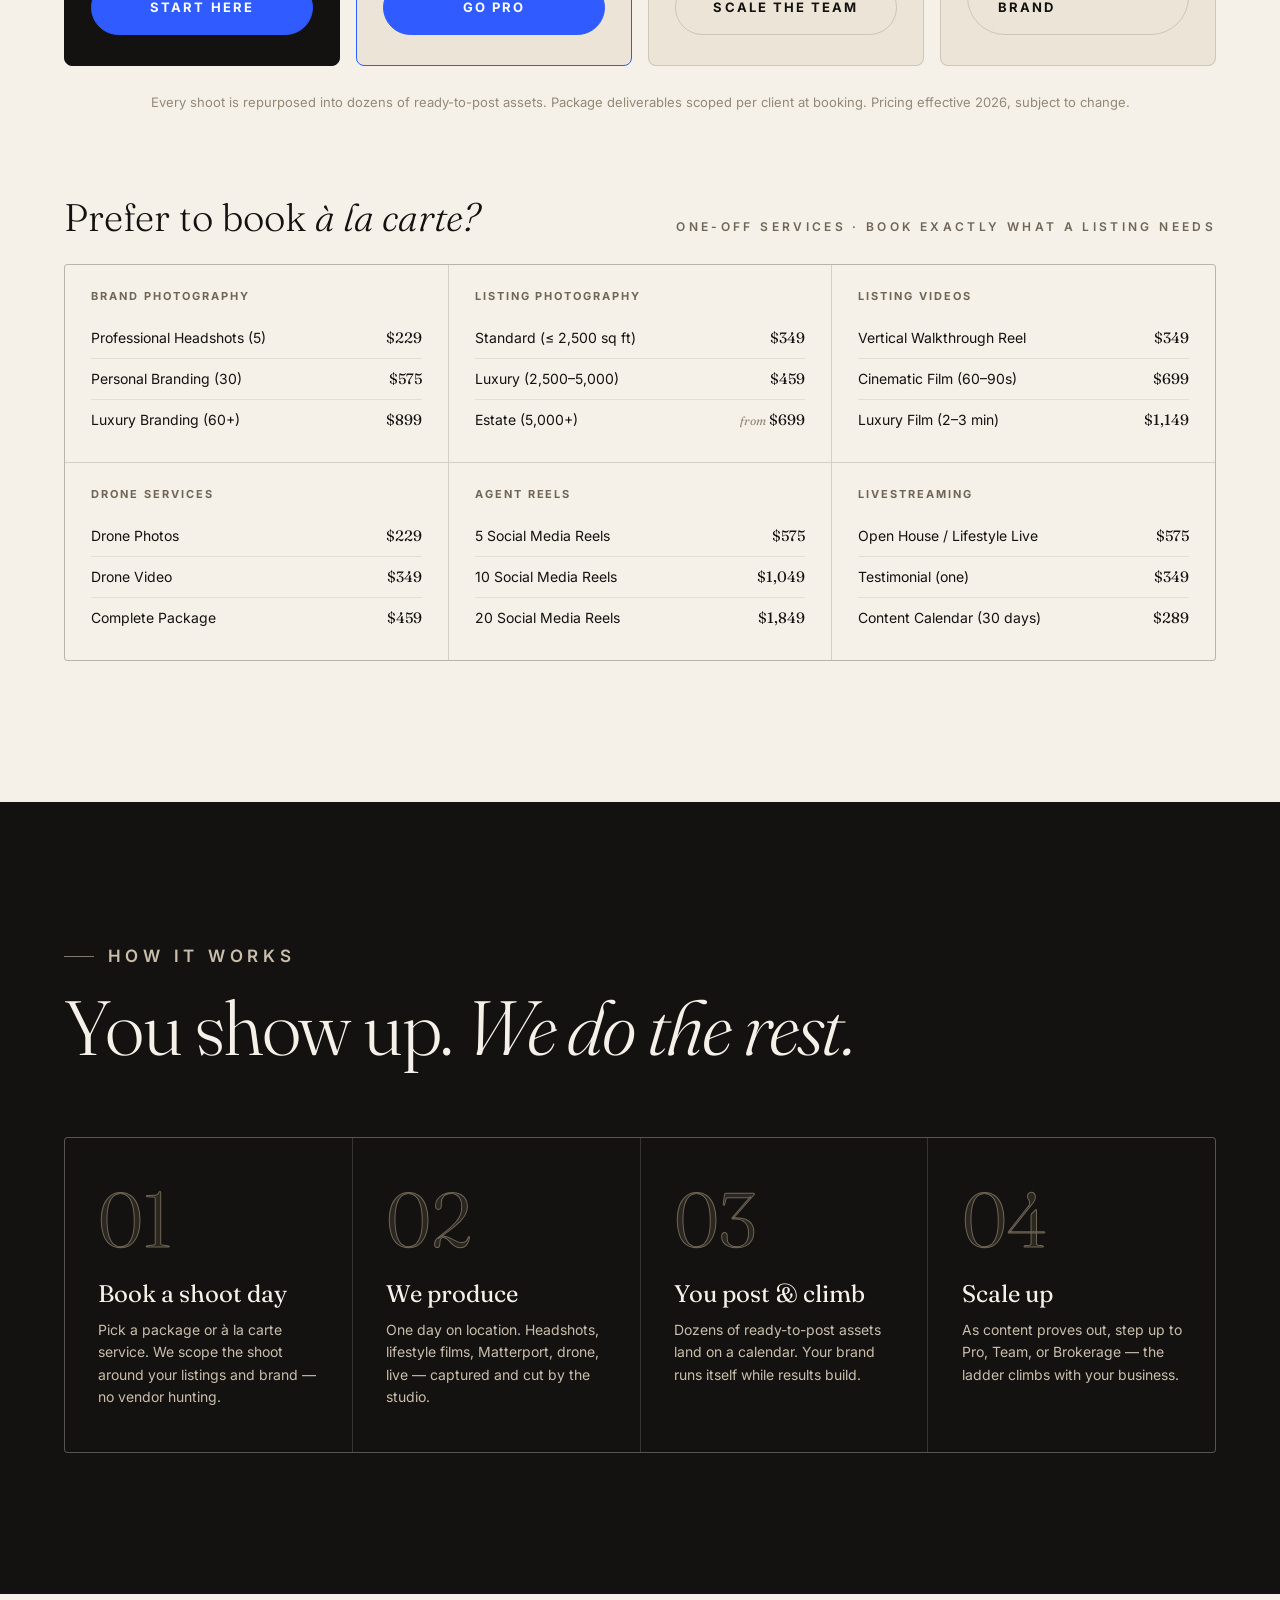
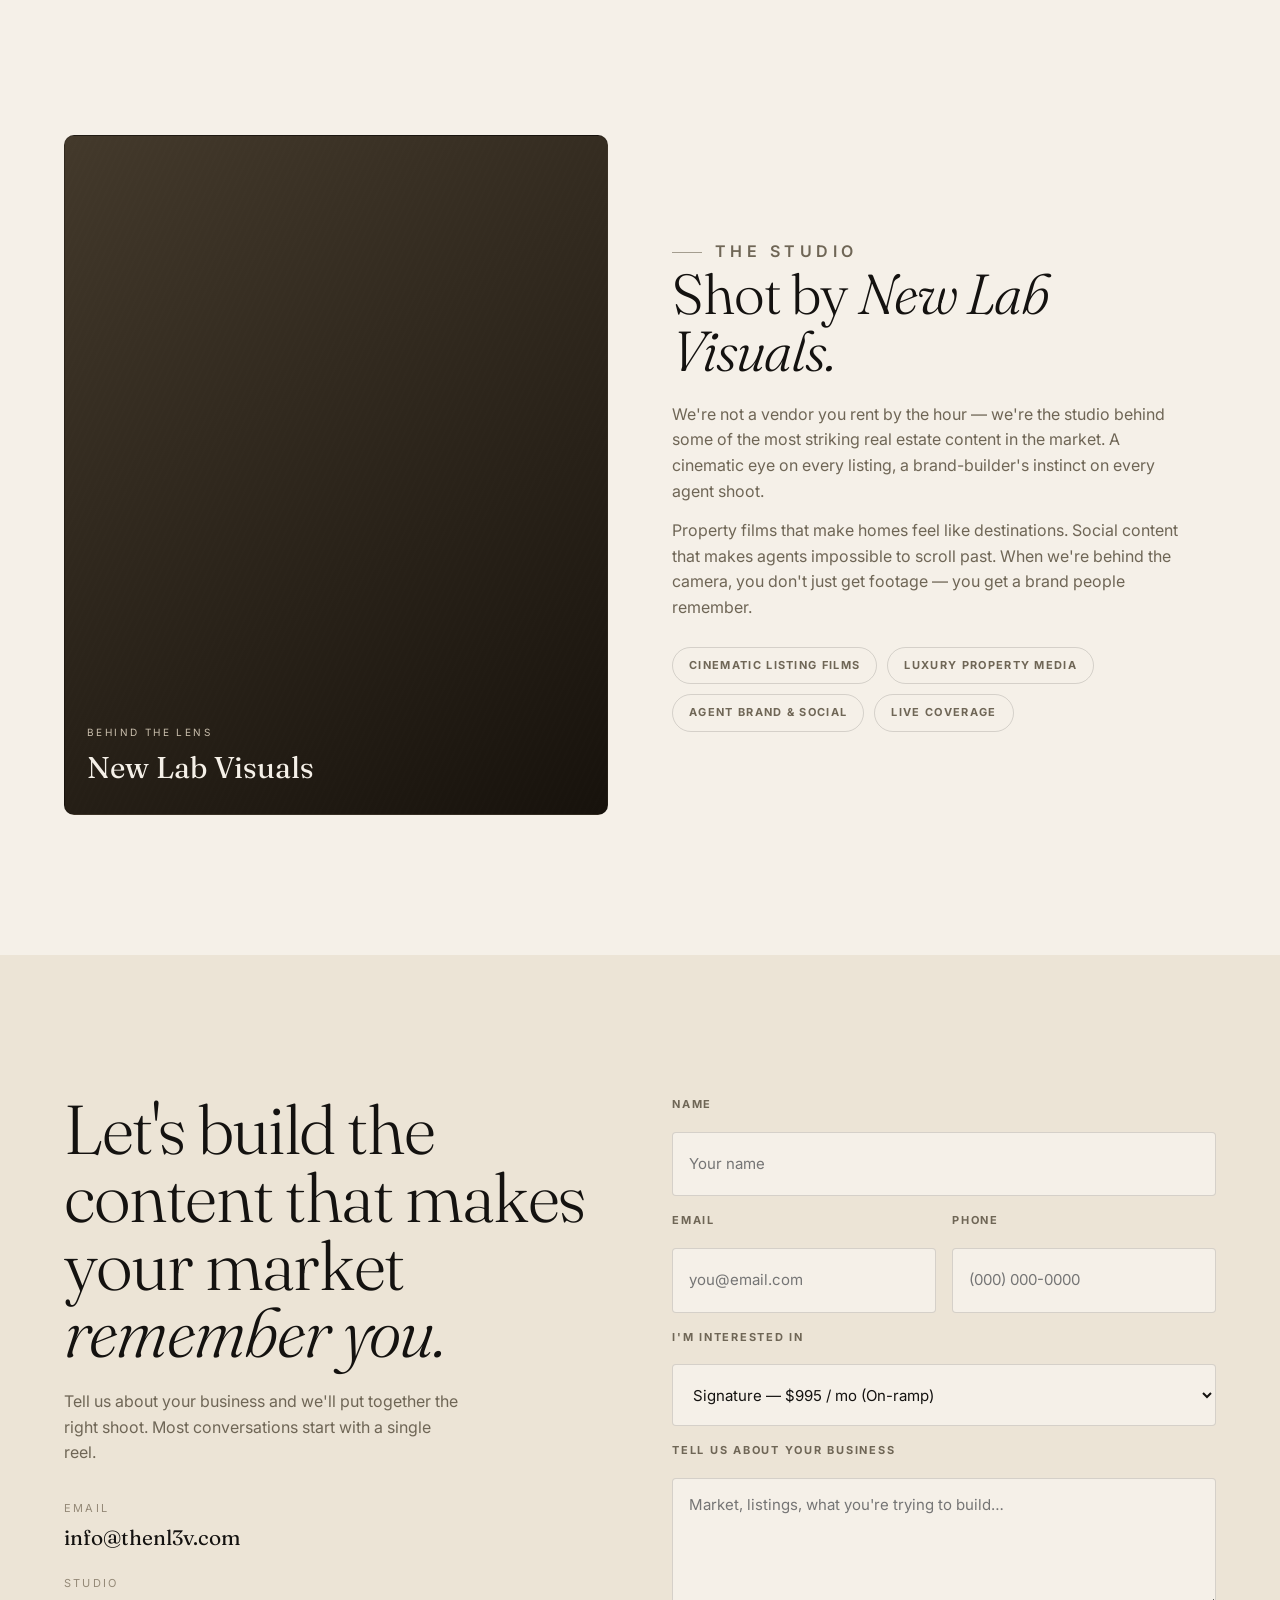
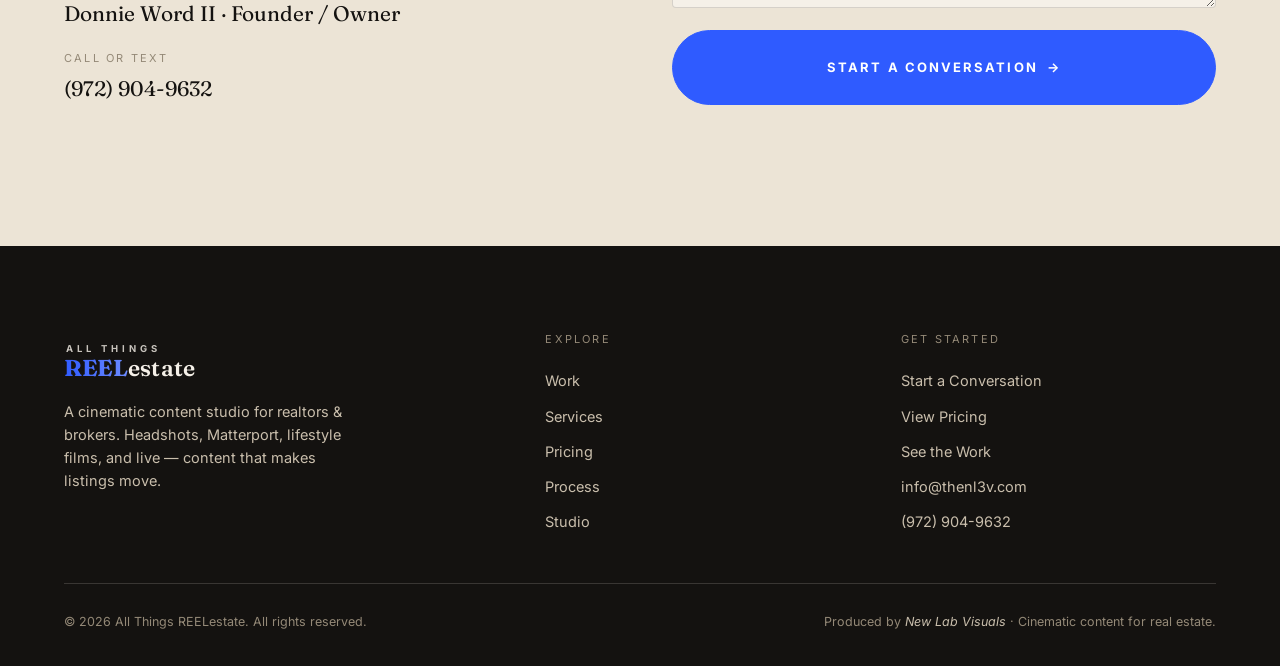
==== commit 1ff863a8: "Add 3D Matterport tours, password login, mobile fixes - 3D Tours: new "Step inside, in 3D" section w" ====
--- a/index.html
+++ b/index.html
@@ -39,6 +39,7 @@
       </a>
       <nav class="nav__links" aria-label="Primary">
         <a href="#work">Work</a>
+        <a href="#tours">3D Tours</a>
         <a href="#services">Services</a>
         <a href="#pricing">Pricing</a>
         <a href="#process">Process</a>
@@ -58,11 +59,12 @@
   <!-- Mobile menu -->
   <div class="mobile-menu" id="mobileMenu">
     <a href="#work"><span class="num">01</span>Work</a>
-    <a href="#services"><span class="num">02</span>Services</a>
-    <a href="#pricing"><span class="num">03</span>Pricing</a>
-    <a href="#process"><span class="num">04</span>Process</a>
-    <a href="#studio"><span class="num">05</span>Studio</a>
-    <a href="portal/index.html"><span class="num">06</span>Sign In</a>
+    <a href="#tours"><span class="num">02</span>3D Tours</a>
+    <a href="#services"><span class="num">03</span>Services</a>
+    <a href="#pricing"><span class="num">04</span>Pricing</a>
+    <a href="#process"><span class="num">05</span>Process</a>
+    <a href="#studio"><span class="num">06</span>Studio</a>
+    <a href="portal/index.html"><span class="num">07</span>Sign In</a>
     <button class="btn btn--ghost-light" id="installBtnMenu" hidden style="margin-top:22px;align-self:flex-start">Install App</button>
     <a class="btn btn--accent" href="#contact">Start a Conversation</a>
   </div>
@@ -91,7 +93,7 @@
   <!-- ==================== HERO ==================== -->
   <section class="hero grain" data-media>
     <div class="hero__bg"></div>
-    <video class="hero__video" id="heroVideo" autoplay muted loop playsinline preload="auto" aria-hidden="true">
+    <video class="hero__video" id="heroVideo" autoplay muted loop playsinline webkit-playsinline preload="auto" aria-hidden="true">
       <source src="https://assets.cdn.filesafe.space/UryrOQKz7XrlpqiWvJGM/media/6a580f0f69e78090a2c173b6.mp4" type="video/mp4" />
     </video>
     <div class="hero__scrim" aria-hidden="true"></div>
@@ -267,6 +269,54 @@
       </div>
     </div>
   </section>
+
+  <!-- ==================== 3D MATTERPORT TOURS ==================== -->
+  <section class="tours section-pad" id="tours">
+    <div class="wrap">
+      <div class="sec-head sec-head--split reveal">
+        <div>
+          <p class="eyebrow">Immersive 3D</p>
+          <h2>Step inside, <em>in 3D.</em></h2>
+        </div>
+        <p>Full Matterport walkthroughs — buyers move room to room and feel the home before they ever pull up to the curb. Tap a tour to explore.</p>
+      </div>
+
+      <div class="tours-grid" id="toursGrid">
+        <button class="tour-card d1 reveal" data-mp="5epvd6Qfpyj">
+          <span class="tour-card__badge"><span class="tour-card__dot"></span>3D Tour</span>
+          <span class="tour-card__ico" aria-hidden="true"><svg viewBox="0 0 24 24"><path d="M12 2l9 5v10l-9 5-9-5V7z"/><path d="M12 2v20M3 7l9 5 9-5"/></svg></span>
+          <span class="tour-card__body"><span class="tour-card__k">Matterport · Dollhouse + Walkthrough</span><span class="tour-card__t">Immersive Tour 01</span></span>
+          <span class="tour-card__cta">Explore in 3D <span class="arrow">→</span></span>
+        </button>
+        <button class="tour-card d3 reveal" data-d="1" data-mp="ky2Q14FXDyy">
+          <span class="tour-card__badge"><span class="tour-card__dot"></span>3D Tour</span>
+          <span class="tour-card__ico" aria-hidden="true"><svg viewBox="0 0 24 24"><path d="M12 2l9 5v10l-9 5-9-5V7z"/><path d="M12 2v20M3 7l9 5 9-5"/></svg></span>
+          <span class="tour-card__body"><span class="tour-card__k">Matterport · Dollhouse + Walkthrough</span><span class="tour-card__t">Immersive Tour 02</span></span>
+          <span class="tour-card__cta">Explore in 3D <span class="arrow">→</span></span>
+        </button>
+        <button class="tour-card d5 reveal" data-d="2" data-mp="VEGE3VgHjcE">
+          <span class="tour-card__badge"><span class="tour-card__dot"></span>3D Tour</span>
+          <span class="tour-card__ico" aria-hidden="true"><svg viewBox="0 0 24 24"><path d="M12 2l9 5v10l-9 5-9-5V7z"/><path d="M12 2v20M3 7l9 5 9-5"/></svg></span>
+          <span class="tour-card__body"><span class="tour-card__k">Matterport · Dollhouse + Walkthrough</span><span class="tour-card__t">Immersive Tour 03</span></span>
+          <span class="tour-card__cta">Explore in 3D <span class="arrow">→</span></span>
+        </button>
+        <button class="tour-card d6 reveal" data-d="3" data-mp="YggUQ6Hzsjx">
+          <span class="tour-card__badge"><span class="tour-card__dot"></span>3D Tour</span>
+          <span class="tour-card__ico" aria-hidden="true"><svg viewBox="0 0 24 24"><path d="M12 2l9 5v10l-9 5-9-5V7z"/><path d="M12 2v20M3 7l9 5 9-5"/></svg></span>
+          <span class="tour-card__body"><span class="tour-card__k">Matterport · Dollhouse + Walkthrough</span><span class="tour-card__t">Immersive Tour 04</span></span>
+          <span class="tour-card__cta">Explore in 3D <span class="arrow">→</span></span>
+        </button>
+      </div>
+    </div>
+  </section>
+
+  <!-- Matterport lightbox -->
+  <div class="mp-lightbox" id="mpLightbox" hidden>
+    <button class="mp-lightbox__close" id="mpClose" aria-label="Close tour">&times;</button>
+    <div class="mp-lightbox__frame">
+      <iframe id="mpFrame" title="Matterport 3D tour" allow="fullscreen; xr-spatial-tracking; gyroscope; accelerometer" allowfullscreen loading="lazy"></iframe>
+    </div>
+  </div>
 
   <!-- ==================== WHY ==================== -->
   <section class="why section-pad">
--- a/assets/css/styles.css
+++ b/assets/css/styles.css
@@ -594,9 +594,11 @@
 .form label { font-size: 11px; font-weight: 700; letter-spacing: .16em; text-transform: uppercase; color: var(--stone-2); }
 .form input, .form select, .form textarea {
   font: inherit; font-size: 15px; color: var(--ink);
+  width: 100%; min-width: 0; max-width: 100%; box-sizing: border-box;
   background: var(--paper); border: 1px solid var(--hair); border-radius: var(--radius);
   padding: 14px 16px; transition: border-color .3s, box-shadow .3s;
 }
+.form .field { min-width: 0; }
 .form input:focus, .form select:focus, .form textarea:focus { outline: none; border-color: var(--accent); box-shadow: 0 0 0 3px rgba(47,91,255,.14); }
 .form .row2 { display: grid; grid-template-columns: 1fr 1fr; gap: 16px; }
 .form textarea { min-height: 120px; resize: vertical; }
@@ -619,6 +621,44 @@
 .footer__bottom p { font-size: 12.5px; color: var(--stone); }
 .footer__bottom .credit em { font-style: italic; color: var(--cream-dim); }
 @media (max-width: 780px){ .footer__top { grid-template-columns: 1fr; gap: 30px; } }
+
+/* =============================================================
+   3D MATTERPORT TOURS
+   ============================================================= */
+.tours { background: var(--ink); color: var(--paper); }
+.tours .sec-head h2 { color: var(--paper); }
+.tours .sec-head p { color: var(--cream-dim); }
+.tours .eyebrow { color: var(--cream-dim); }
+.tours-grid { display: grid; grid-template-columns: repeat(2, 1fr); gap: 16px; }
+.tour-card {
+  position: relative; text-align: left; width: 100%;
+  min-height: 300px; border-radius: 12px; overflow: hidden;
+  padding: 24px; display: flex; flex-direction: column; justify-content: flex-end;
+  color: var(--paper); border: 1px solid var(--hair-light); cursor: pointer;
+  transition: transform .5s var(--ease), box-shadow .5s var(--ease);
+}
+.tour-card::before {
+  content: ""; position: absolute; inset: 0; z-index: 0;
+  background: linear-gradient(160deg, rgba(47,91,255,.20), transparent 55%), linear-gradient(180deg, rgba(20,16,12,.1), rgba(11,9,6,.86));
+}
+.tour-card > * { position: relative; z-index: 1; }
+.tour-card:hover { transform: translateY(-6px); box-shadow: 0 40px 70px -34px rgba(0,0,0,.6); }
+.tour-card__badge { position: absolute; top: 20px; left: 20px; display: inline-flex; align-items: center; gap: 7px; font-size: 10px; font-weight: 700; letter-spacing: .16em; text-transform: uppercase; background: rgba(20,16,12,.55); border: 1px solid var(--hair-light); padding: 7px 12px; border-radius: 100px; }
+.tour-card__dot { width: 7px; height: 7px; border-radius: 50%; background: var(--accent-2); box-shadow: 0 0 0 0 rgba(109,139,255,.6); animation: pulse 1.8s infinite; }
+.tour-card__ico { position: absolute; top: 46%; left: 50%; transform: translate(-50%, -50%); z-index: 0; opacity: .26; }
+.tour-card__ico svg { width: 92px; height: 92px; stroke: var(--paper); stroke-width: 1; fill: none; }
+.tour-card__body { margin-top: auto; }
+.tour-card__k { display: block; font-size: 11px; letter-spacing: .14em; text-transform: uppercase; color: var(--cream-dim); }
+.tour-card__t { display: block; font-family: var(--serif); font-size: 24px; margin-top: 6px; }
+.tour-card__cta { display: inline-flex; align-items: center; gap: .5em; margin-top: 16px; font-size: 12px; font-weight: 700; letter-spacing: .12em; text-transform: uppercase; color: var(--accent-2); }
+.tour-card__cta .arrow { transition: transform .4s var(--ease); }
+.tour-card:hover .tour-card__cta .arrow { transform: translateX(4px); }
+
+.mp-lightbox { position: fixed; inset: 0; z-index: 200; background: rgba(11,9,6,.92); display: flex; align-items: center; justify-content: center; padding: clamp(12px, 3vw, 40px); }
+.mp-lightbox__frame { position: relative; width: min(1200px, 100%); aspect-ratio: 16 / 9; max-height: 86vh; border-radius: 12px; overflow: hidden; background: #000; box-shadow: 0 40px 90px -30px rgba(0,0,0,.7); }
+.mp-lightbox__frame iframe { width: 100%; height: 100%; border: 0; display: block; }
+.mp-lightbox__close { position: absolute; top: 16px; right: 18px; z-index: 2; width: 44px; height: 44px; border-radius: 50%; background: var(--paper); color: var(--ink); font-size: 26px; line-height: 1; display: grid; place-items: center; box-shadow: 0 10px 30px rgba(0,0,0,.4); }
+.mp-lightbox__close:hover { background: #fff; transform: scale(1.05); }
 
 /* =============================================================
    INSTALL BANNER
@@ -673,10 +713,12 @@
   .burger { display: flex; }
   .svc-primary { grid-template-columns: 1fr; }
   .tiers { grid-template-columns: 1fr; }
+  .tours-grid { grid-template-columns: 1fr; }
   .reel-grid { grid-template-columns: 1fr; }
   .steps { grid-template-columns: 1fr; }
   .why-grid { grid-template-columns: 1fr; }
   .ala-grid { grid-template-columns: 1fr; }
   .sec-head--split { gap: 12px; }
   .contact__meta { grid-template-columns: 1fr; }
-}
+  .form .row2 { grid-template-columns: 1fr; }
+}
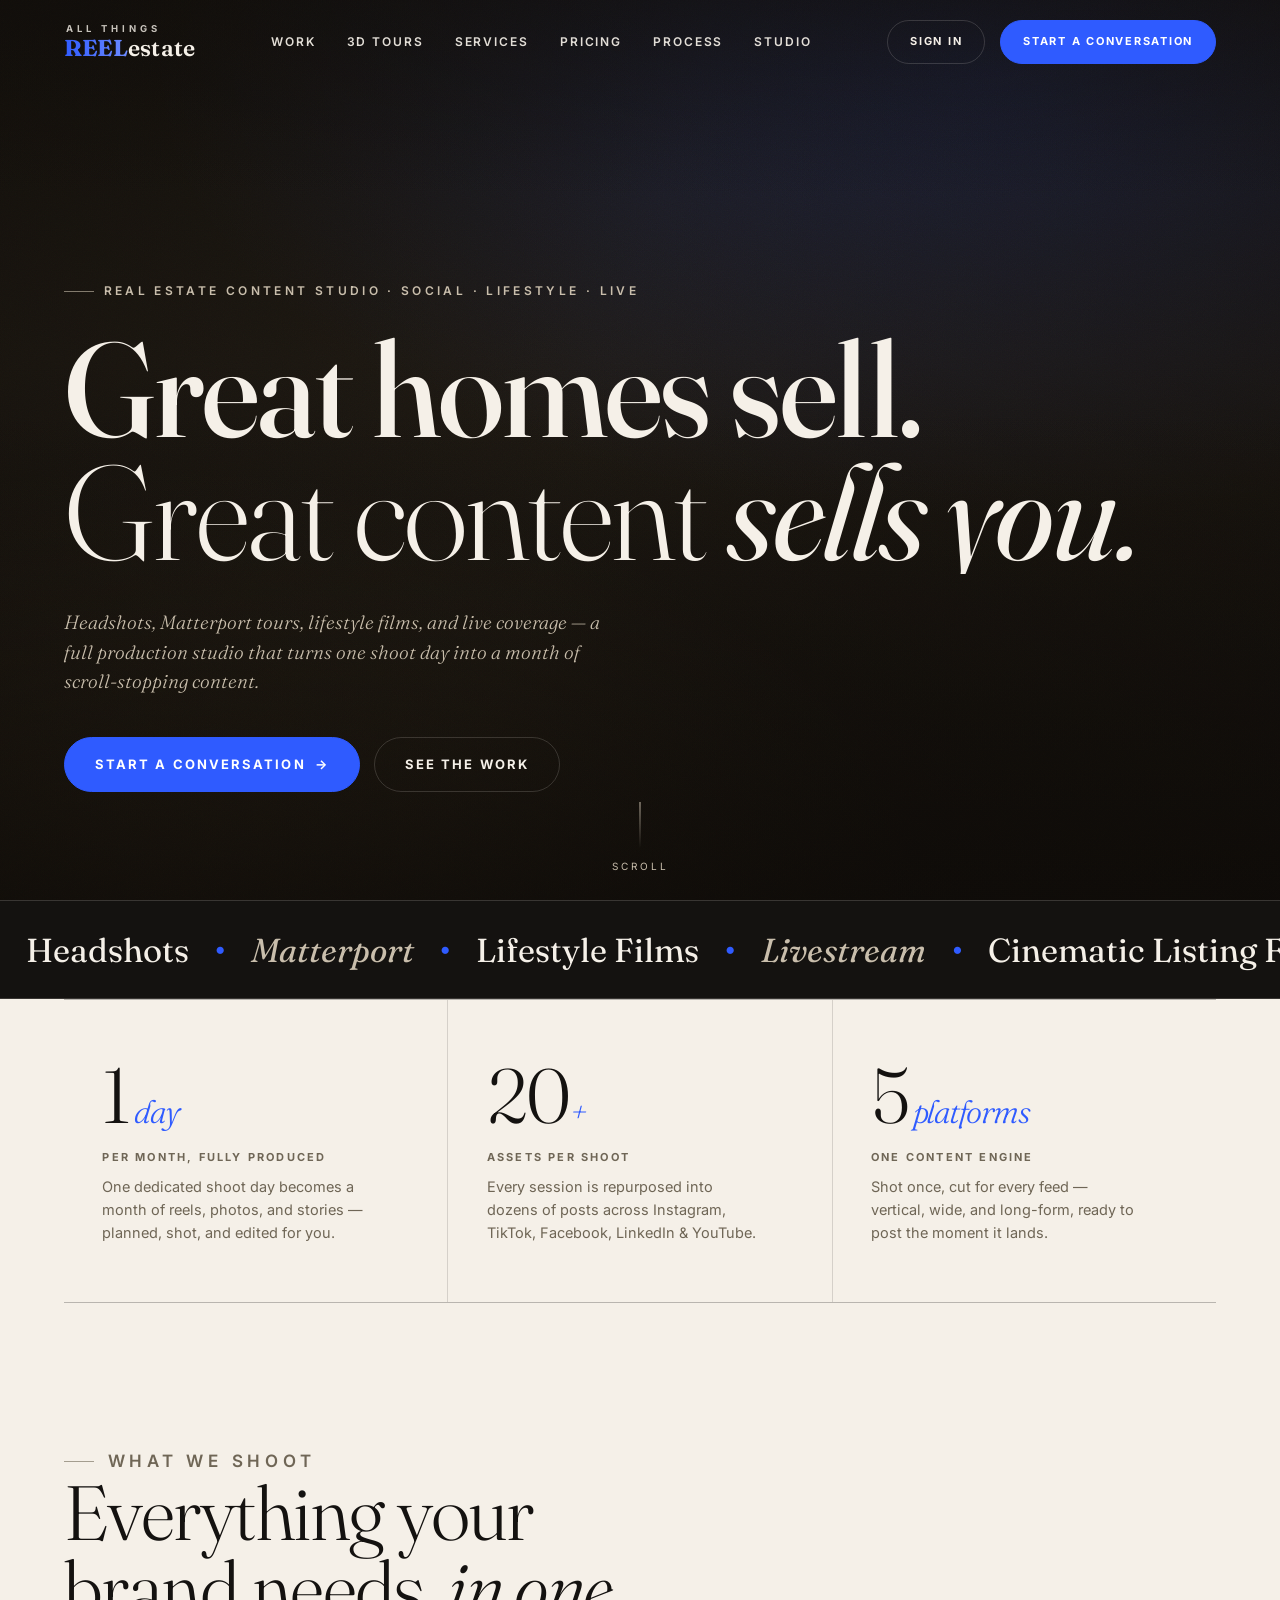
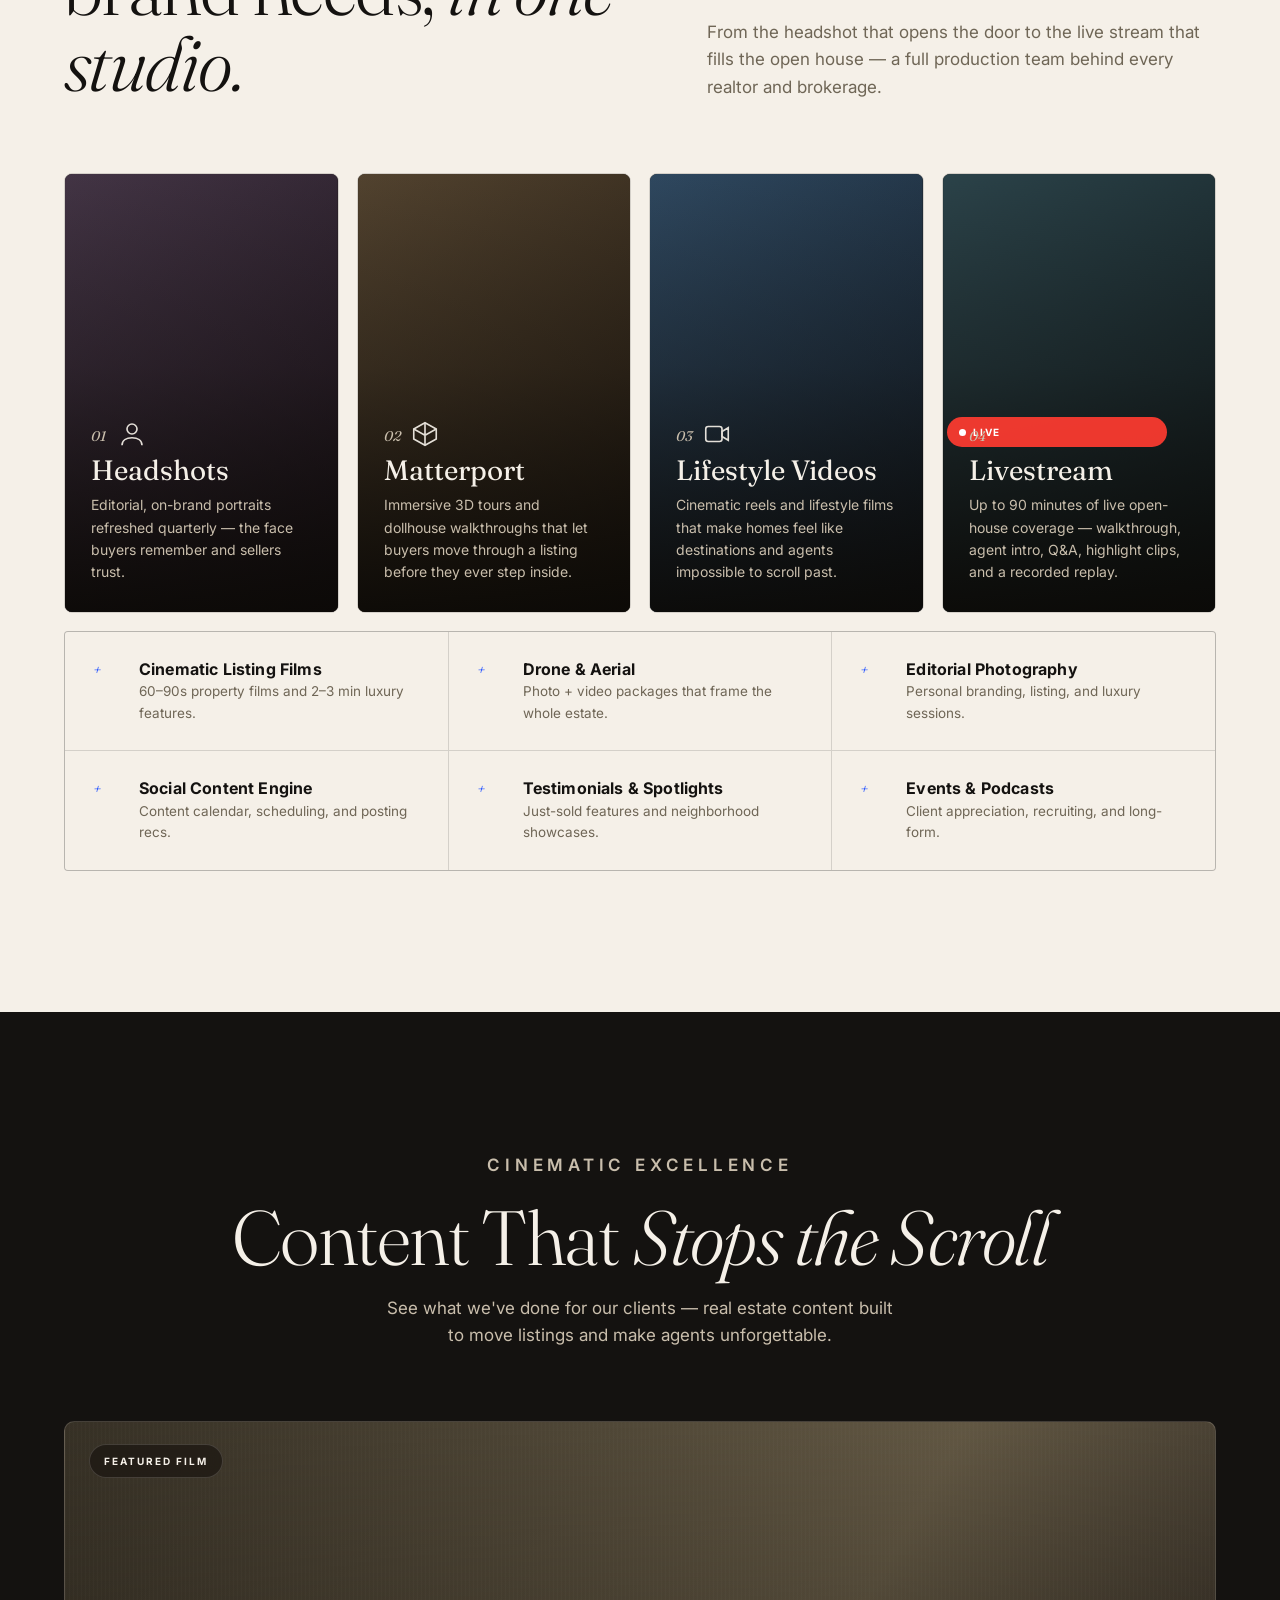
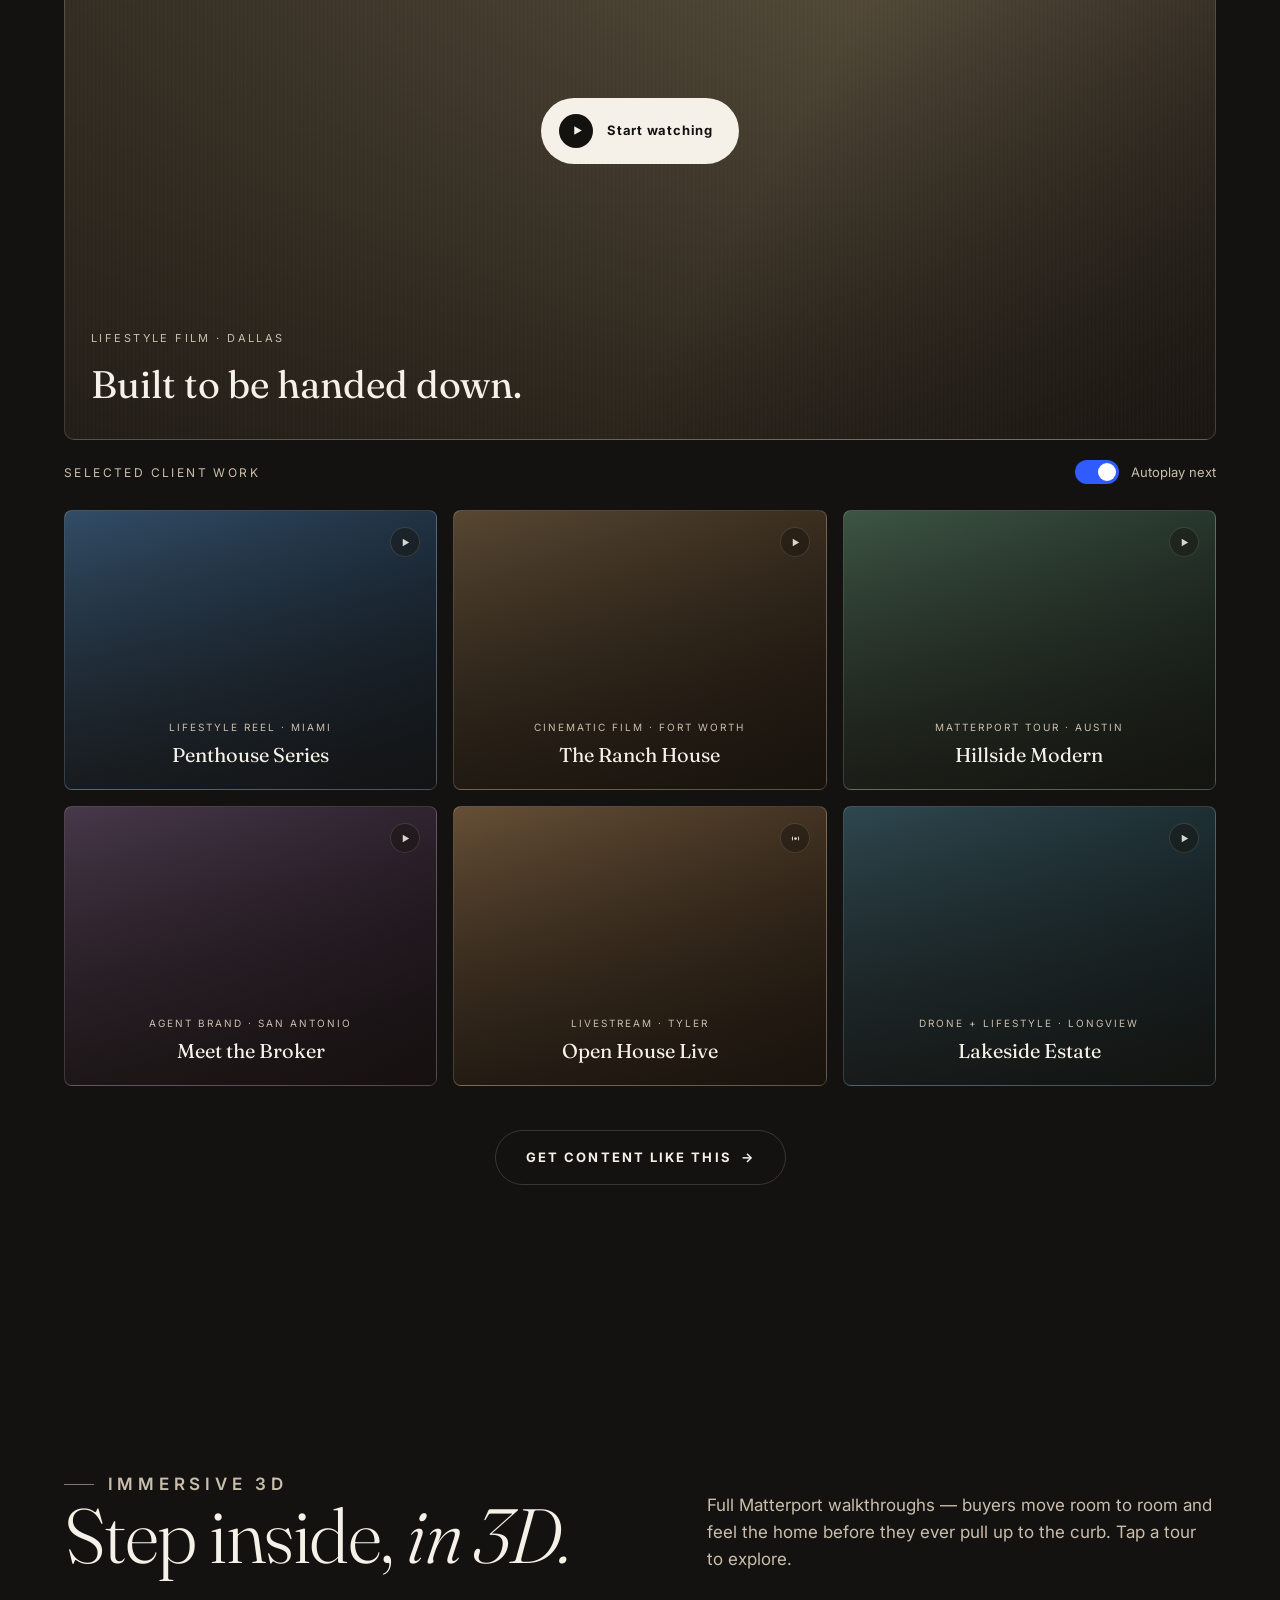
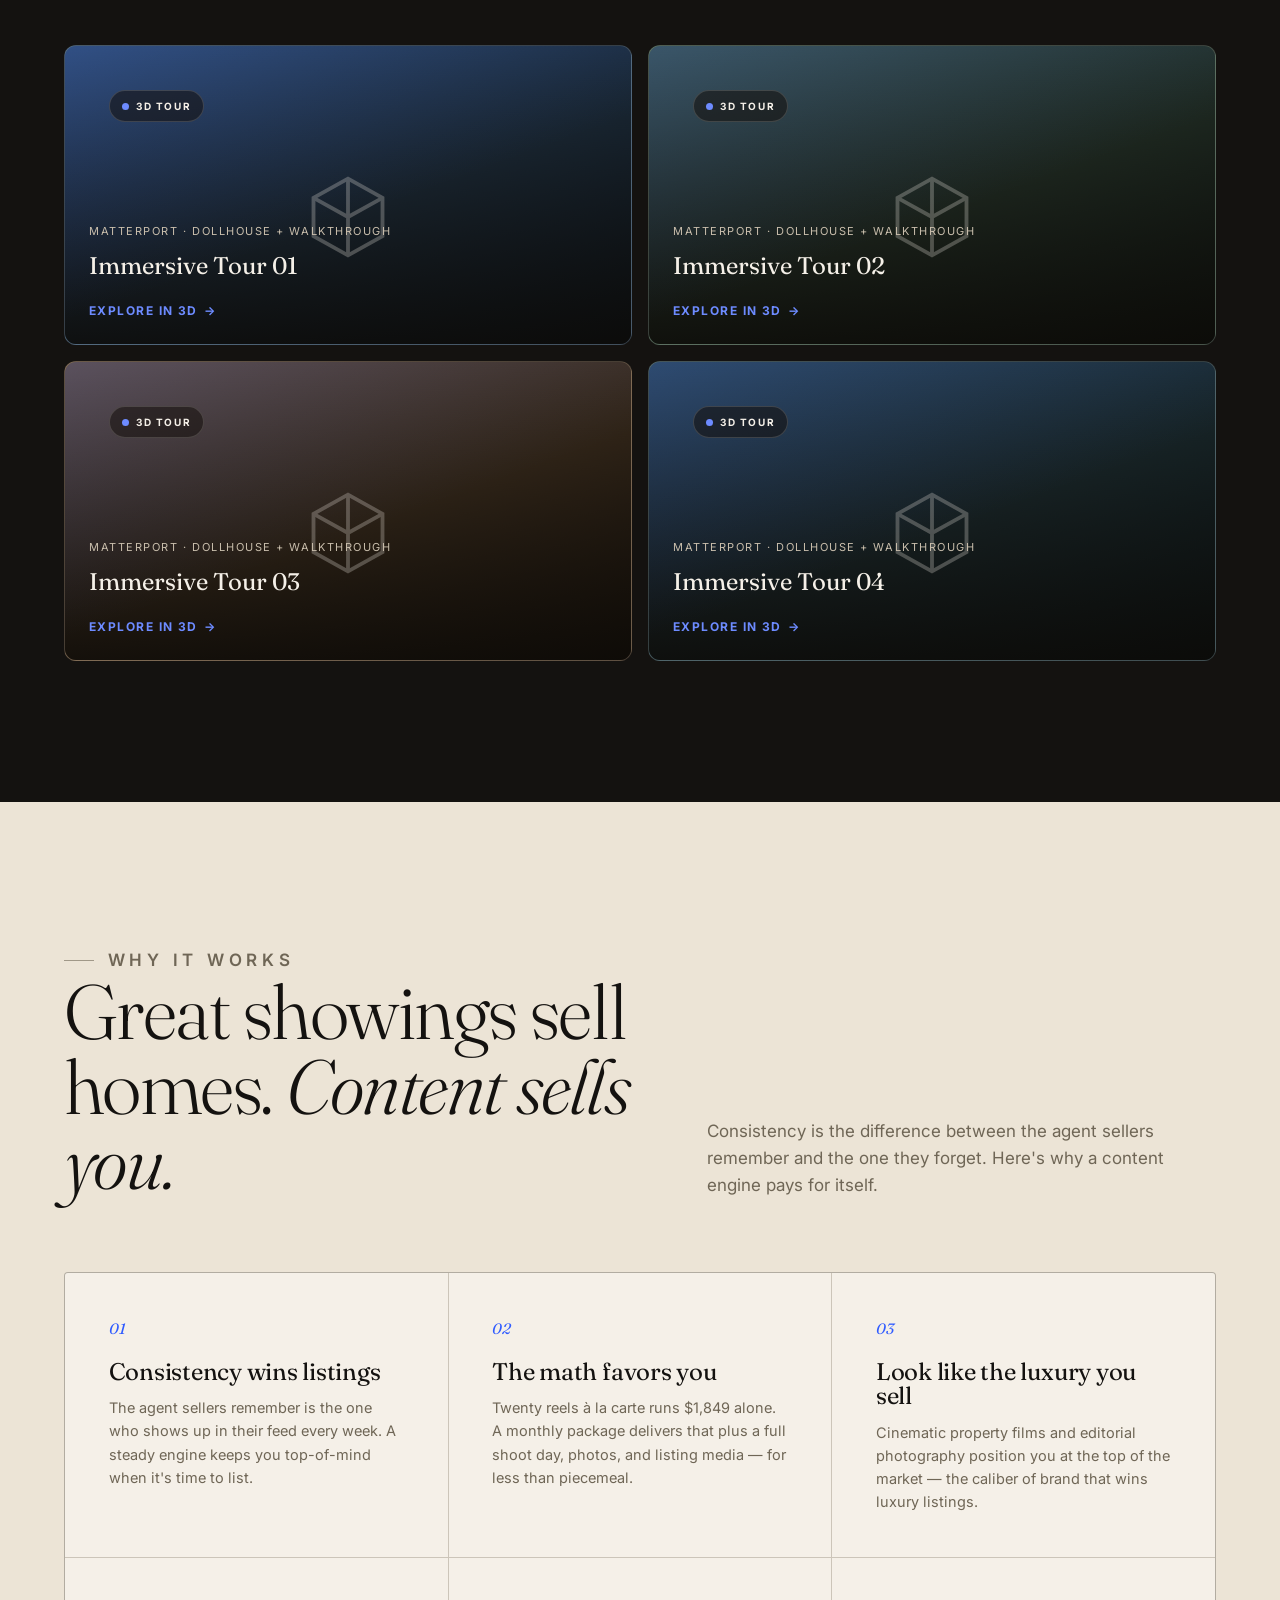
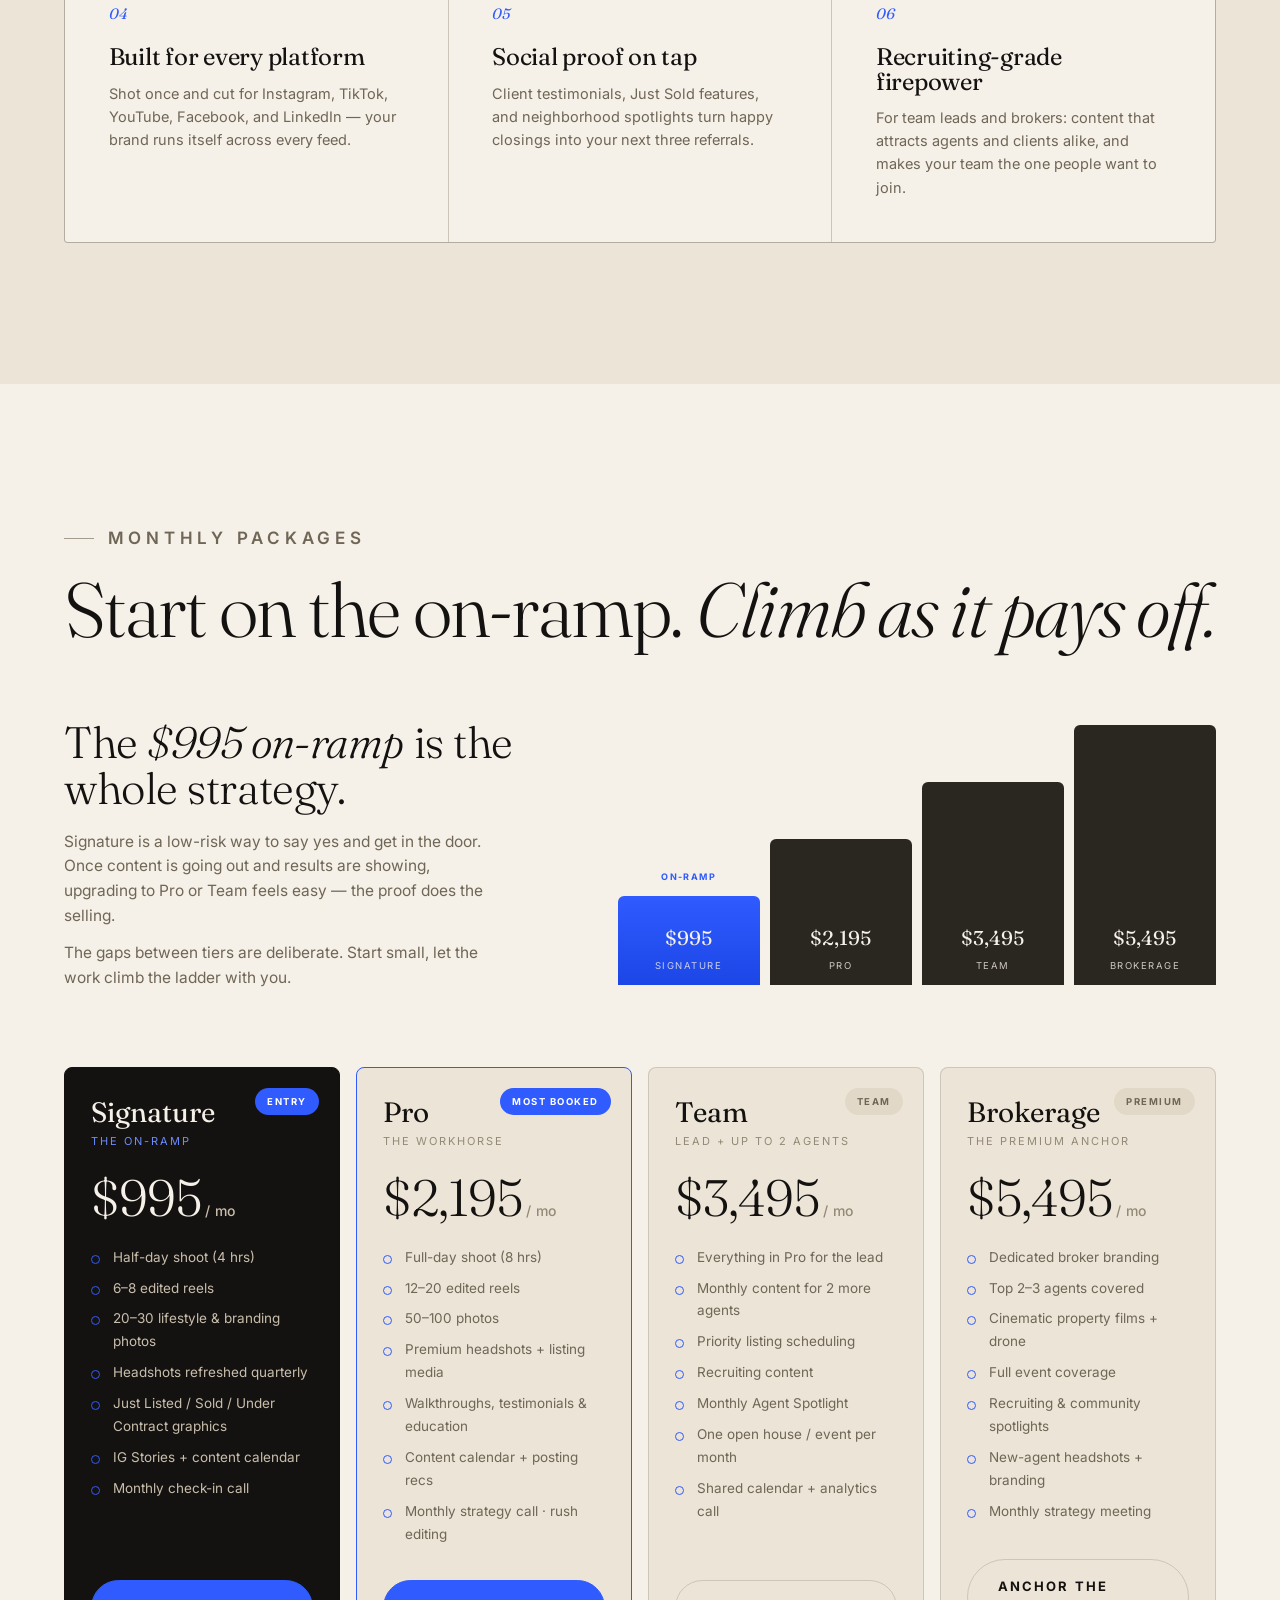
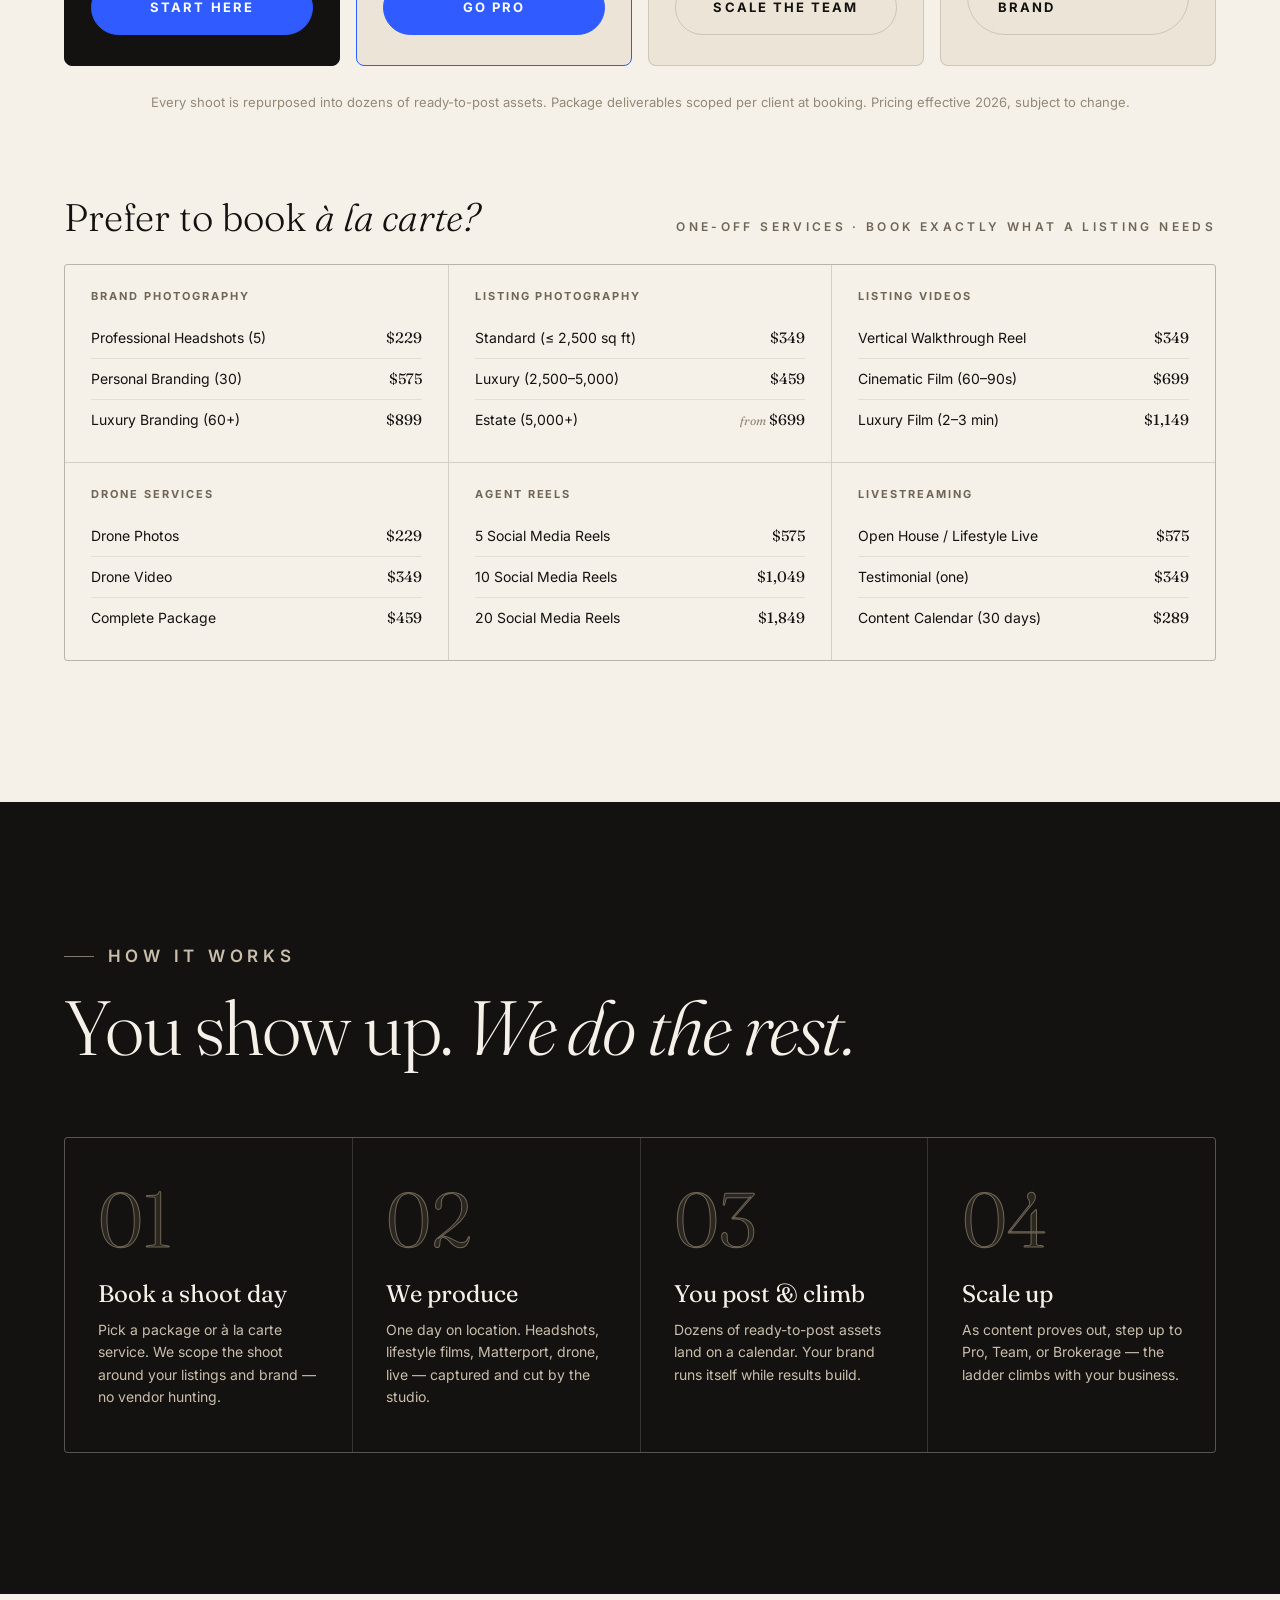
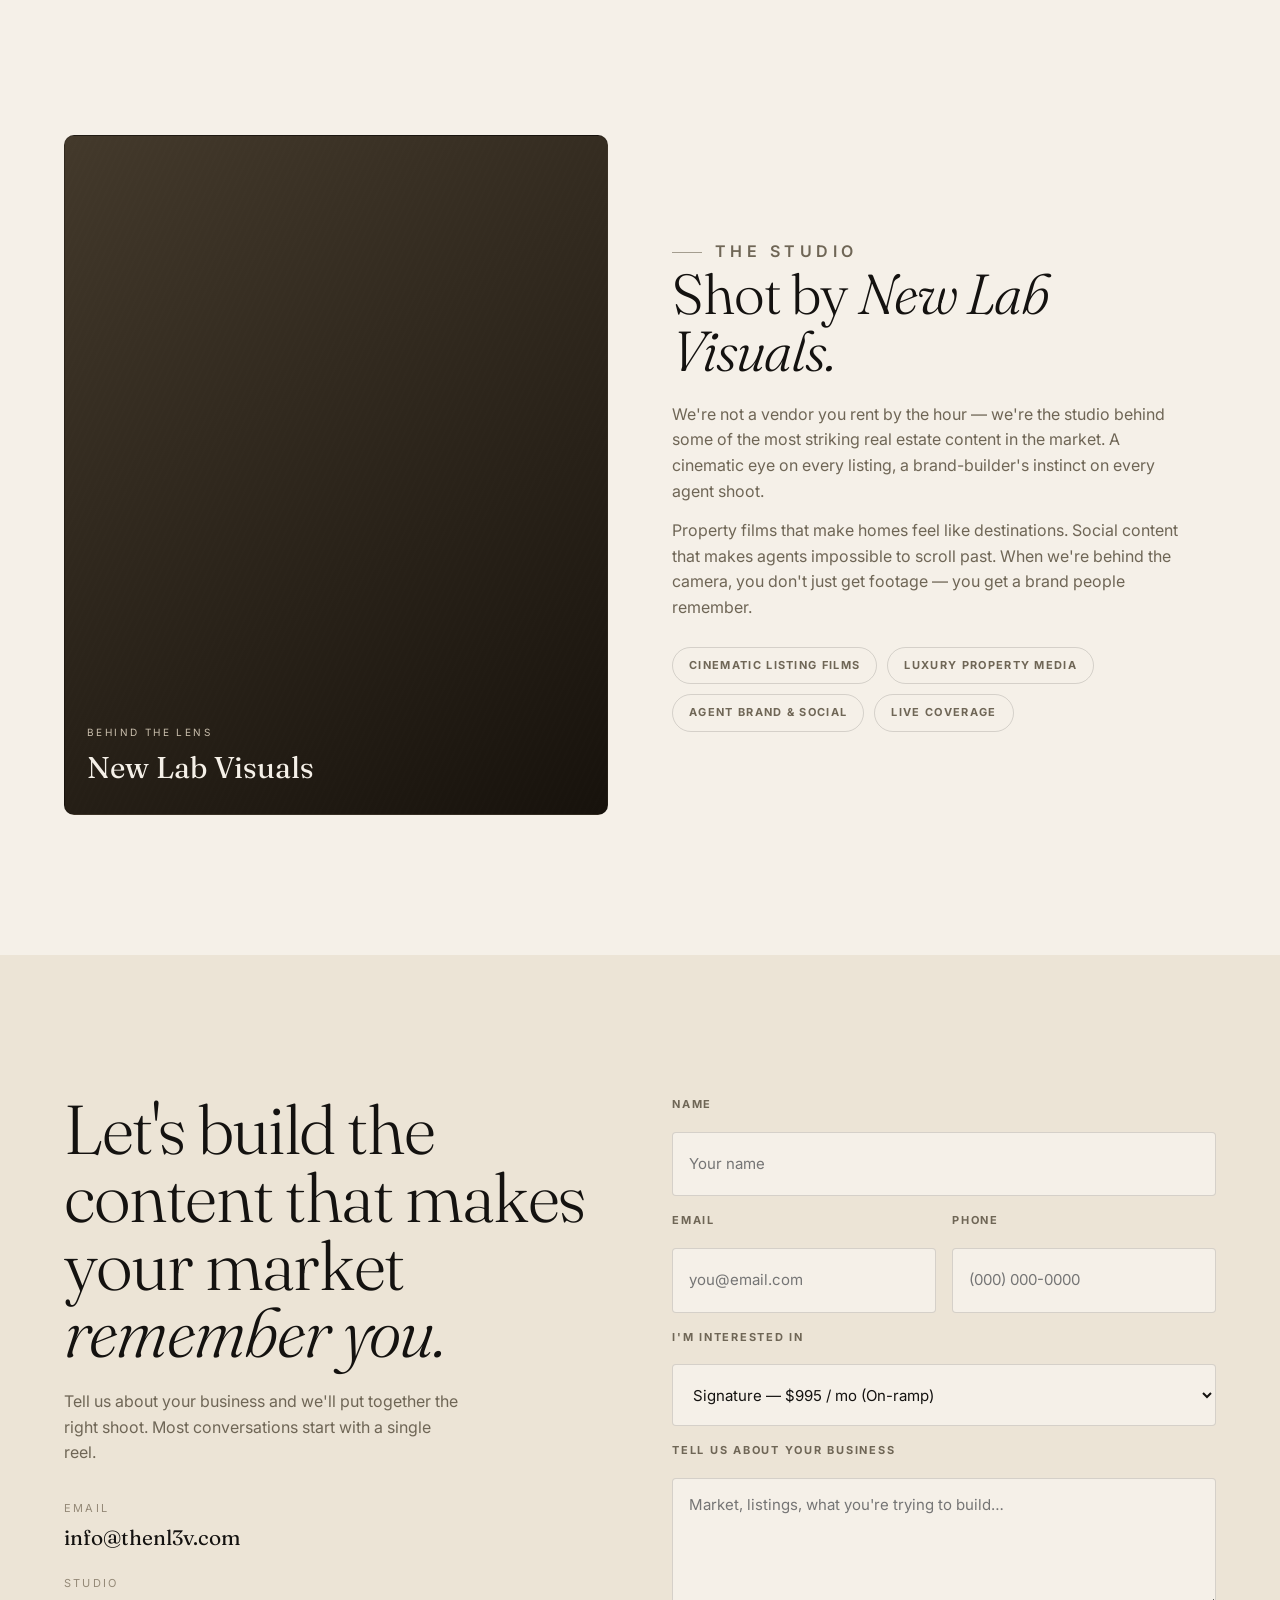
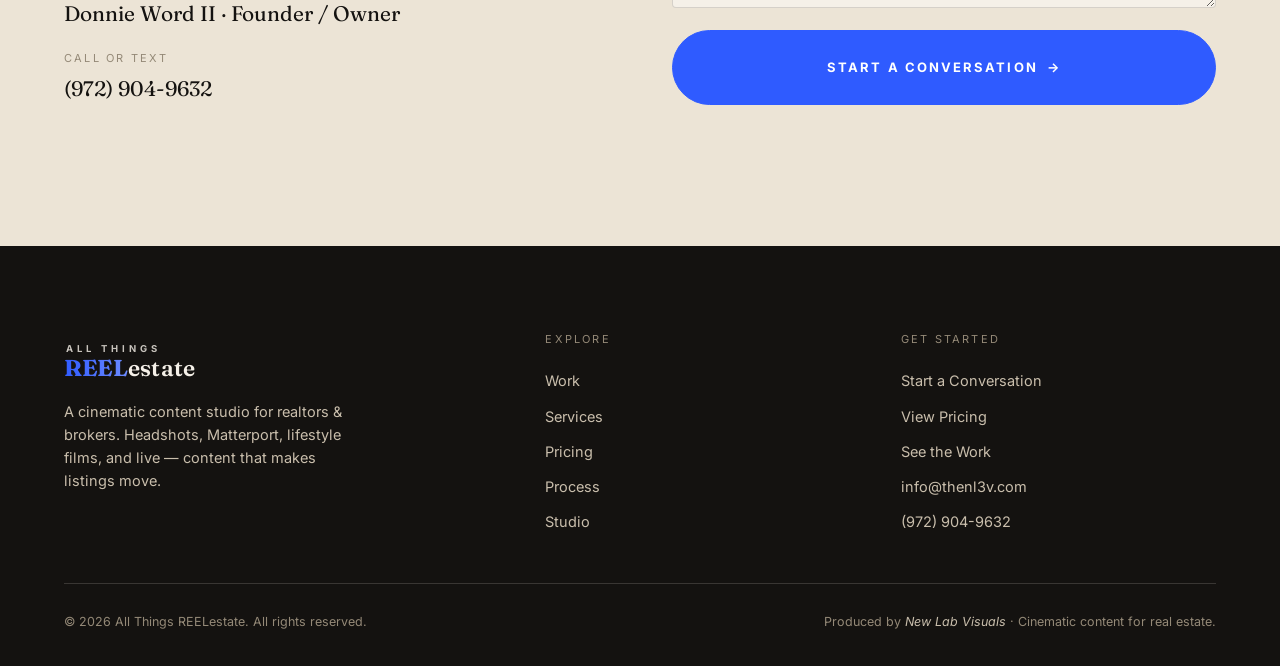
==== commit 7f341f23: "Fix login error, mobile video playback, SW caching, Matterport previews - Auth: the SQL-created admi" ====
--- a/index.html
+++ b/index.html
@@ -283,24 +283,28 @@
 
       <div class="tours-grid" id="toursGrid">
         <button class="tour-card d1 reveal" data-mp="5epvd6Qfpyj">
+          <img class="tour-card__img" src="https://my.matterport.com/api/v1/player/models/5epvd6Qfpyj/thumb?width=1200&amp;dpr=1&amp;disable=upscale" alt="" loading="lazy" onerror="this.style.display=&#39;none&#39;" />
           <span class="tour-card__badge"><span class="tour-card__dot"></span>3D Tour</span>
           <span class="tour-card__ico" aria-hidden="true"><svg viewBox="0 0 24 24"><path d="M12 2l9 5v10l-9 5-9-5V7z"/><path d="M12 2v20M3 7l9 5 9-5"/></svg></span>
           <span class="tour-card__body"><span class="tour-card__k">Matterport · Dollhouse + Walkthrough</span><span class="tour-card__t">Immersive Tour 01</span></span>
           <span class="tour-card__cta">Explore in 3D <span class="arrow">→</span></span>
         </button>
         <button class="tour-card d3 reveal" data-d="1" data-mp="ky2Q14FXDyy">
+          <img class="tour-card__img" src="https://my.matterport.com/api/v1/player/models/ky2Q14FXDyy/thumb?width=1200&amp;dpr=1&amp;disable=upscale" alt="" loading="lazy" onerror="this.style.display=&#39;none&#39;" />
           <span class="tour-card__badge"><span class="tour-card__dot"></span>3D Tour</span>
           <span class="tour-card__ico" aria-hidden="true"><svg viewBox="0 0 24 24"><path d="M12 2l9 5v10l-9 5-9-5V7z"/><path d="M12 2v20M3 7l9 5 9-5"/></svg></span>
           <span class="tour-card__body"><span class="tour-card__k">Matterport · Dollhouse + Walkthrough</span><span class="tour-card__t">Immersive Tour 02</span></span>
           <span class="tour-card__cta">Explore in 3D <span class="arrow">→</span></span>
         </button>
         <button class="tour-card d5 reveal" data-d="2" data-mp="VEGE3VgHjcE">
+          <img class="tour-card__img" src="https://my.matterport.com/api/v1/player/models/VEGE3VgHjcE/thumb?width=1200&amp;dpr=1&amp;disable=upscale" alt="" loading="lazy" onerror="this.style.display=&#39;none&#39;" />
           <span class="tour-card__badge"><span class="tour-card__dot"></span>3D Tour</span>
           <span class="tour-card__ico" aria-hidden="true"><svg viewBox="0 0 24 24"><path d="M12 2l9 5v10l-9 5-9-5V7z"/><path d="M12 2v20M3 7l9 5 9-5"/></svg></span>
           <span class="tour-card__body"><span class="tour-card__k">Matterport · Dollhouse + Walkthrough</span><span class="tour-card__t">Immersive Tour 03</span></span>
           <span class="tour-card__cta">Explore in 3D <span class="arrow">→</span></span>
         </button>
         <button class="tour-card d6 reveal" data-d="3" data-mp="YggUQ6Hzsjx">
+          <img class="tour-card__img" src="https://my.matterport.com/api/v1/player/models/YggUQ6Hzsjx/thumb?width=1200&amp;dpr=1&amp;disable=upscale" alt="" loading="lazy" onerror="this.style.display=&#39;none&#39;" />
           <span class="tour-card__badge"><span class="tour-card__dot"></span>3D Tour</span>
           <span class="tour-card__ico" aria-hidden="true"><svg viewBox="0 0 24 24"><path d="M12 2l9 5v10l-9 5-9-5V7z"/><path d="M12 2v20M3 7l9 5 9-5"/></svg></span>
           <span class="tour-card__body"><span class="tour-card__k">Matterport · Dollhouse + Walkthrough</span><span class="tour-card__t">Immersive Tour 04</span></span>
--- a/assets/css/styles.css
+++ b/assets/css/styles.css
@@ -637,11 +637,12 @@
   color: var(--paper); border: 1px solid var(--hair-light); cursor: pointer;
   transition: transform .5s var(--ease), box-shadow .5s var(--ease);
 }
+.tour-card__img { position: absolute; inset: 0; width: 100%; height: 100%; object-fit: cover; z-index: 0; }
 .tour-card::before {
-  content: ""; position: absolute; inset: 0; z-index: 0;
-  background: linear-gradient(160deg, rgba(47,91,255,.20), transparent 55%), linear-gradient(180deg, rgba(20,16,12,.1), rgba(11,9,6,.86));
-}
-.tour-card > * { position: relative; z-index: 1; }
+  content: ""; position: absolute; inset: 0; z-index: 1;
+  background: linear-gradient(160deg, rgba(47,91,255,.20), transparent 55%), linear-gradient(180deg, rgba(20,16,12,.05), rgba(11,9,6,.86));
+}
+.tour-card > *:not(.tour-card__img) { position: relative; z-index: 2; }
 .tour-card:hover { transform: translateY(-6px); box-shadow: 0 40px 70px -34px rgba(0,0,0,.6); }
 .tour-card__badge { position: absolute; top: 20px; left: 20px; display: inline-flex; align-items: center; gap: 7px; font-size: 10px; font-weight: 700; letter-spacing: .16em; text-transform: uppercase; background: rgba(20,16,12,.55); border: 1px solid var(--hair-light); padding: 7px 12px; border-radius: 100px; }
 .tour-card__dot { width: 7px; height: 7px; border-radius: 50%; background: var(--accent-2); box-shadow: 0 0 0 0 rgba(109,139,255,.6); animation: pulse 1.8s infinite; }
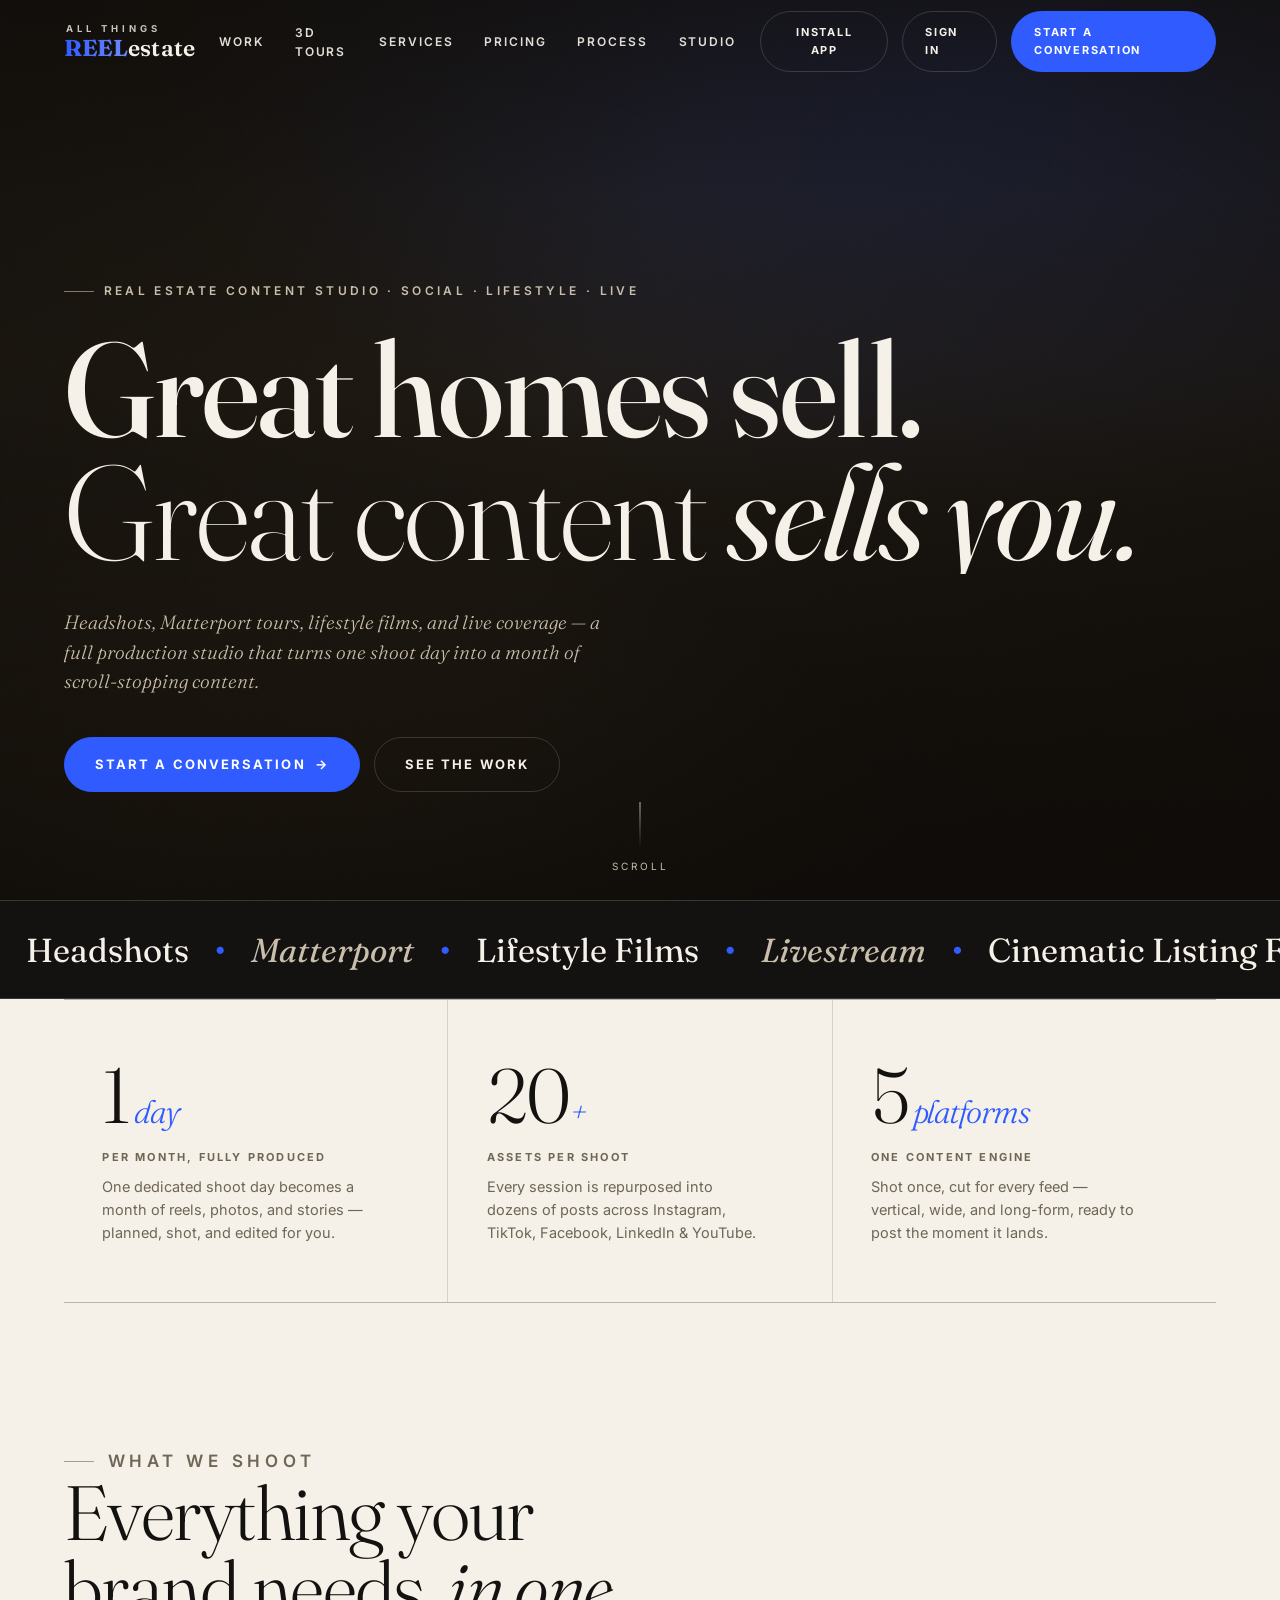
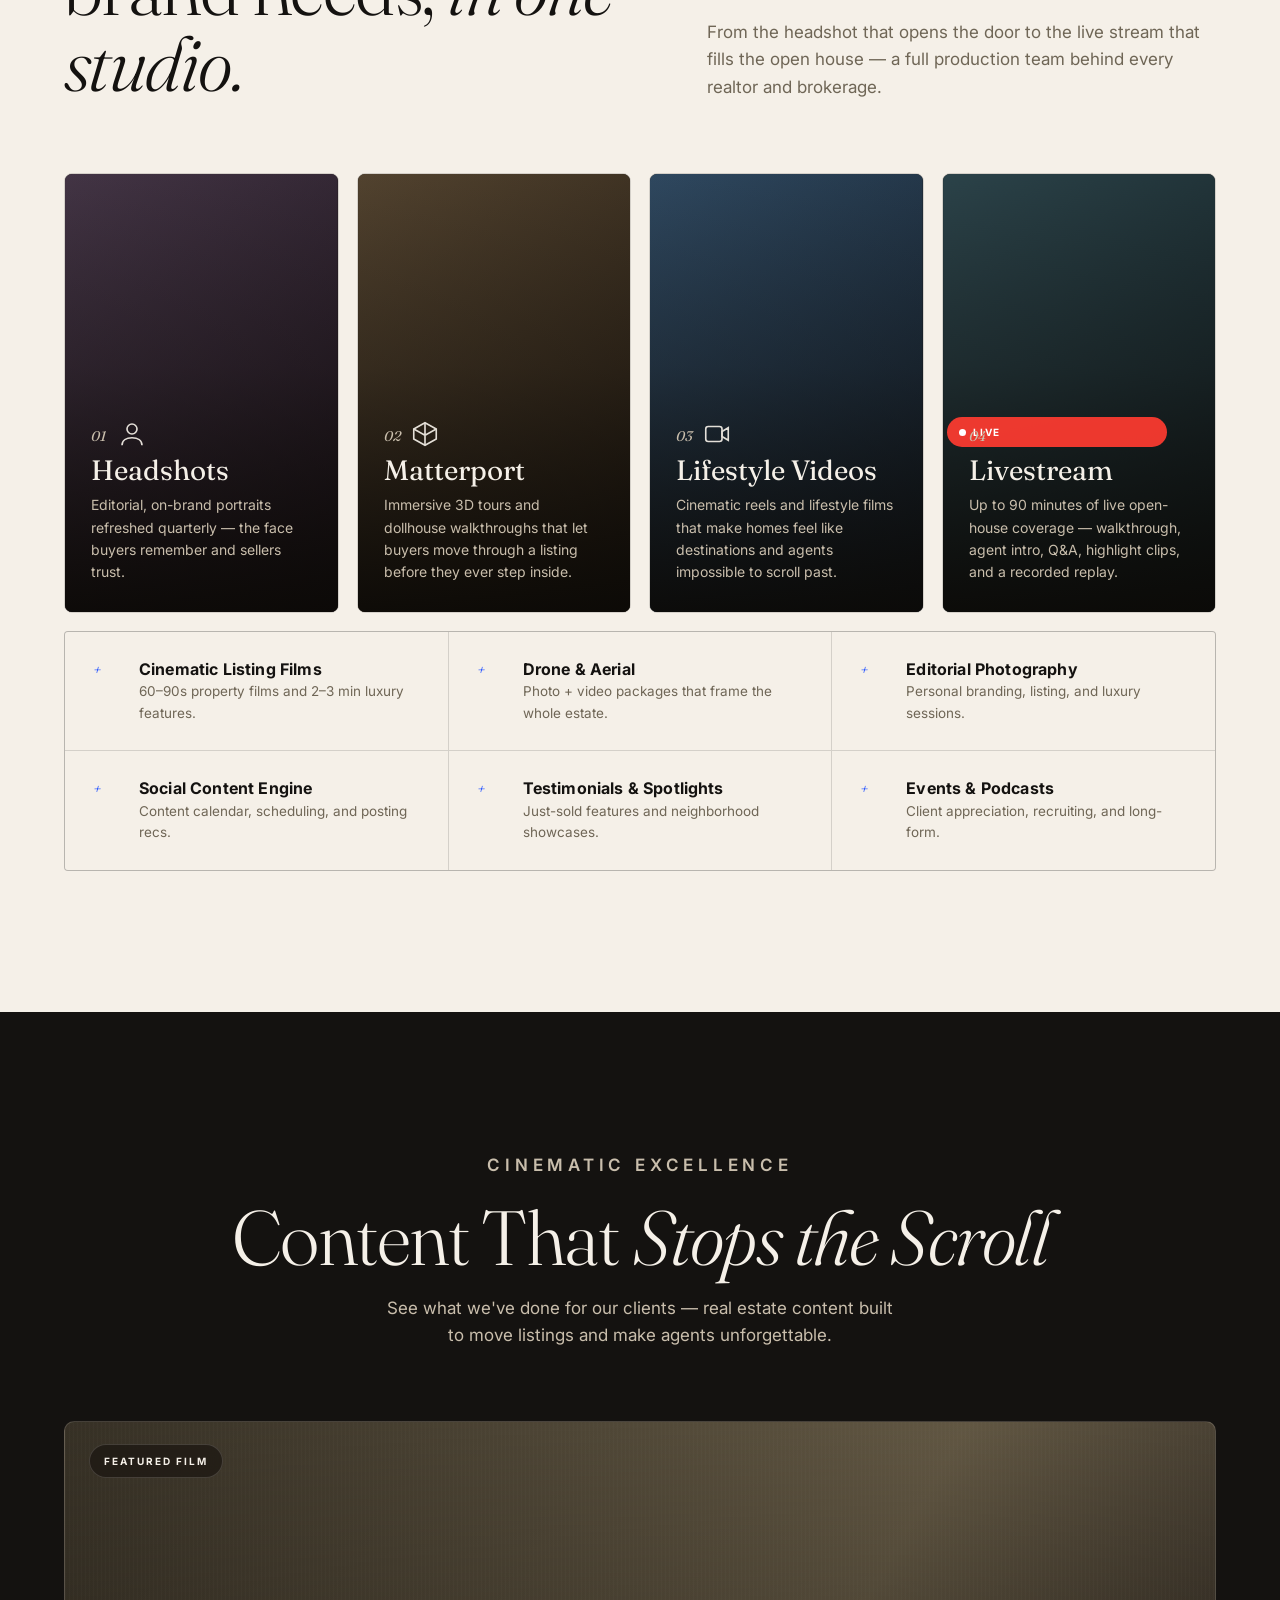
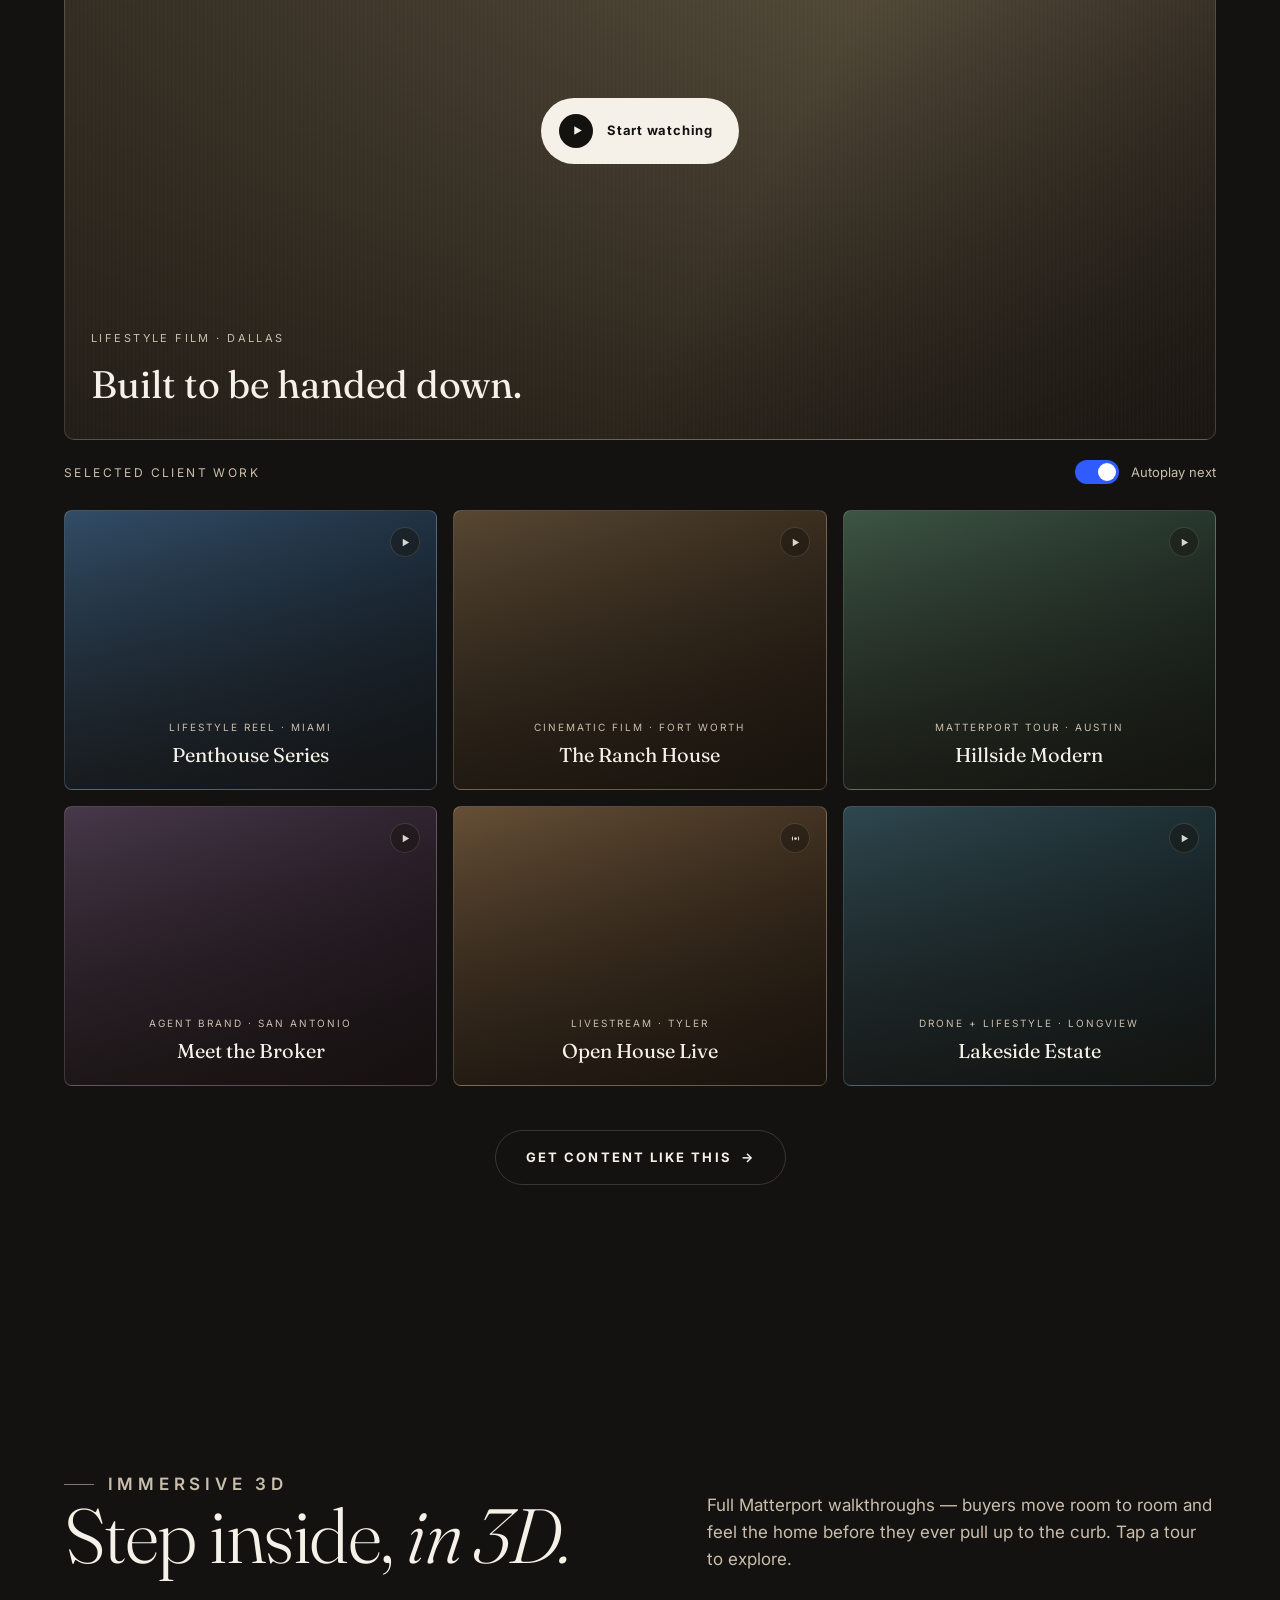
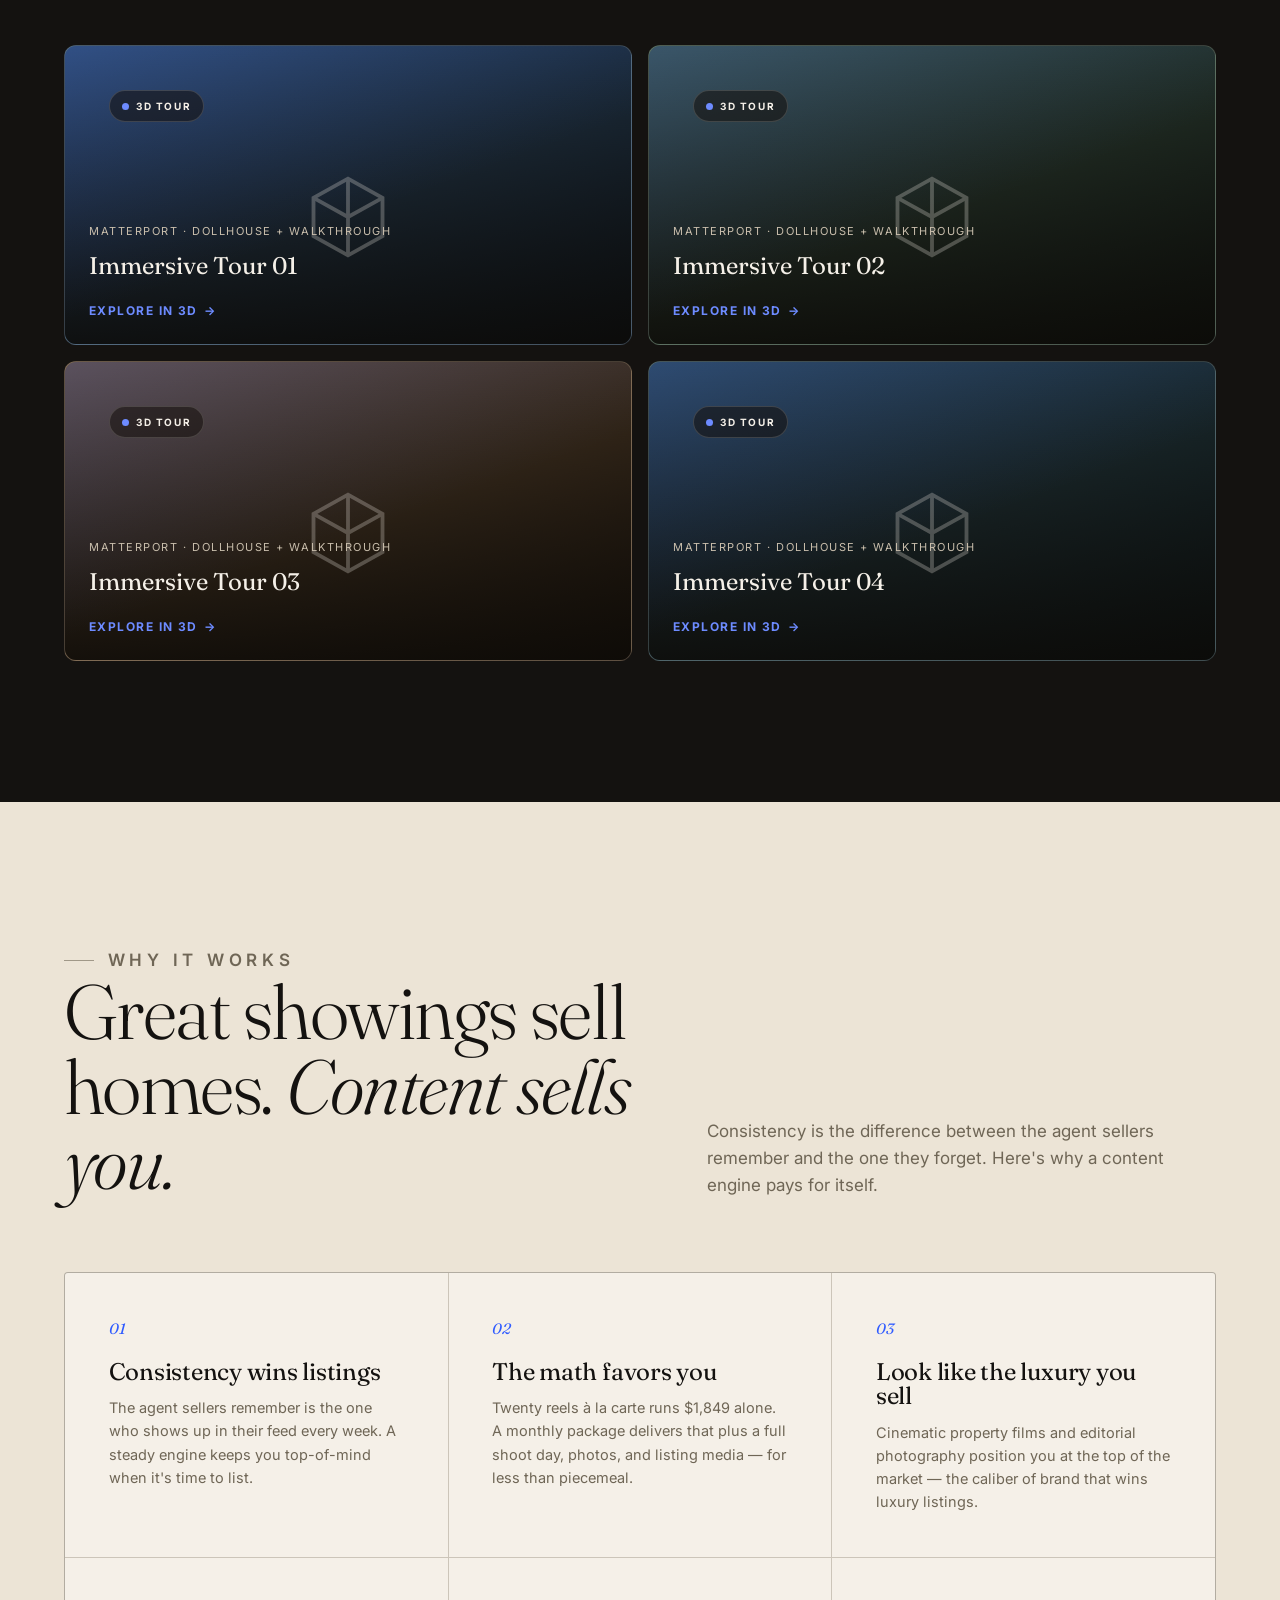
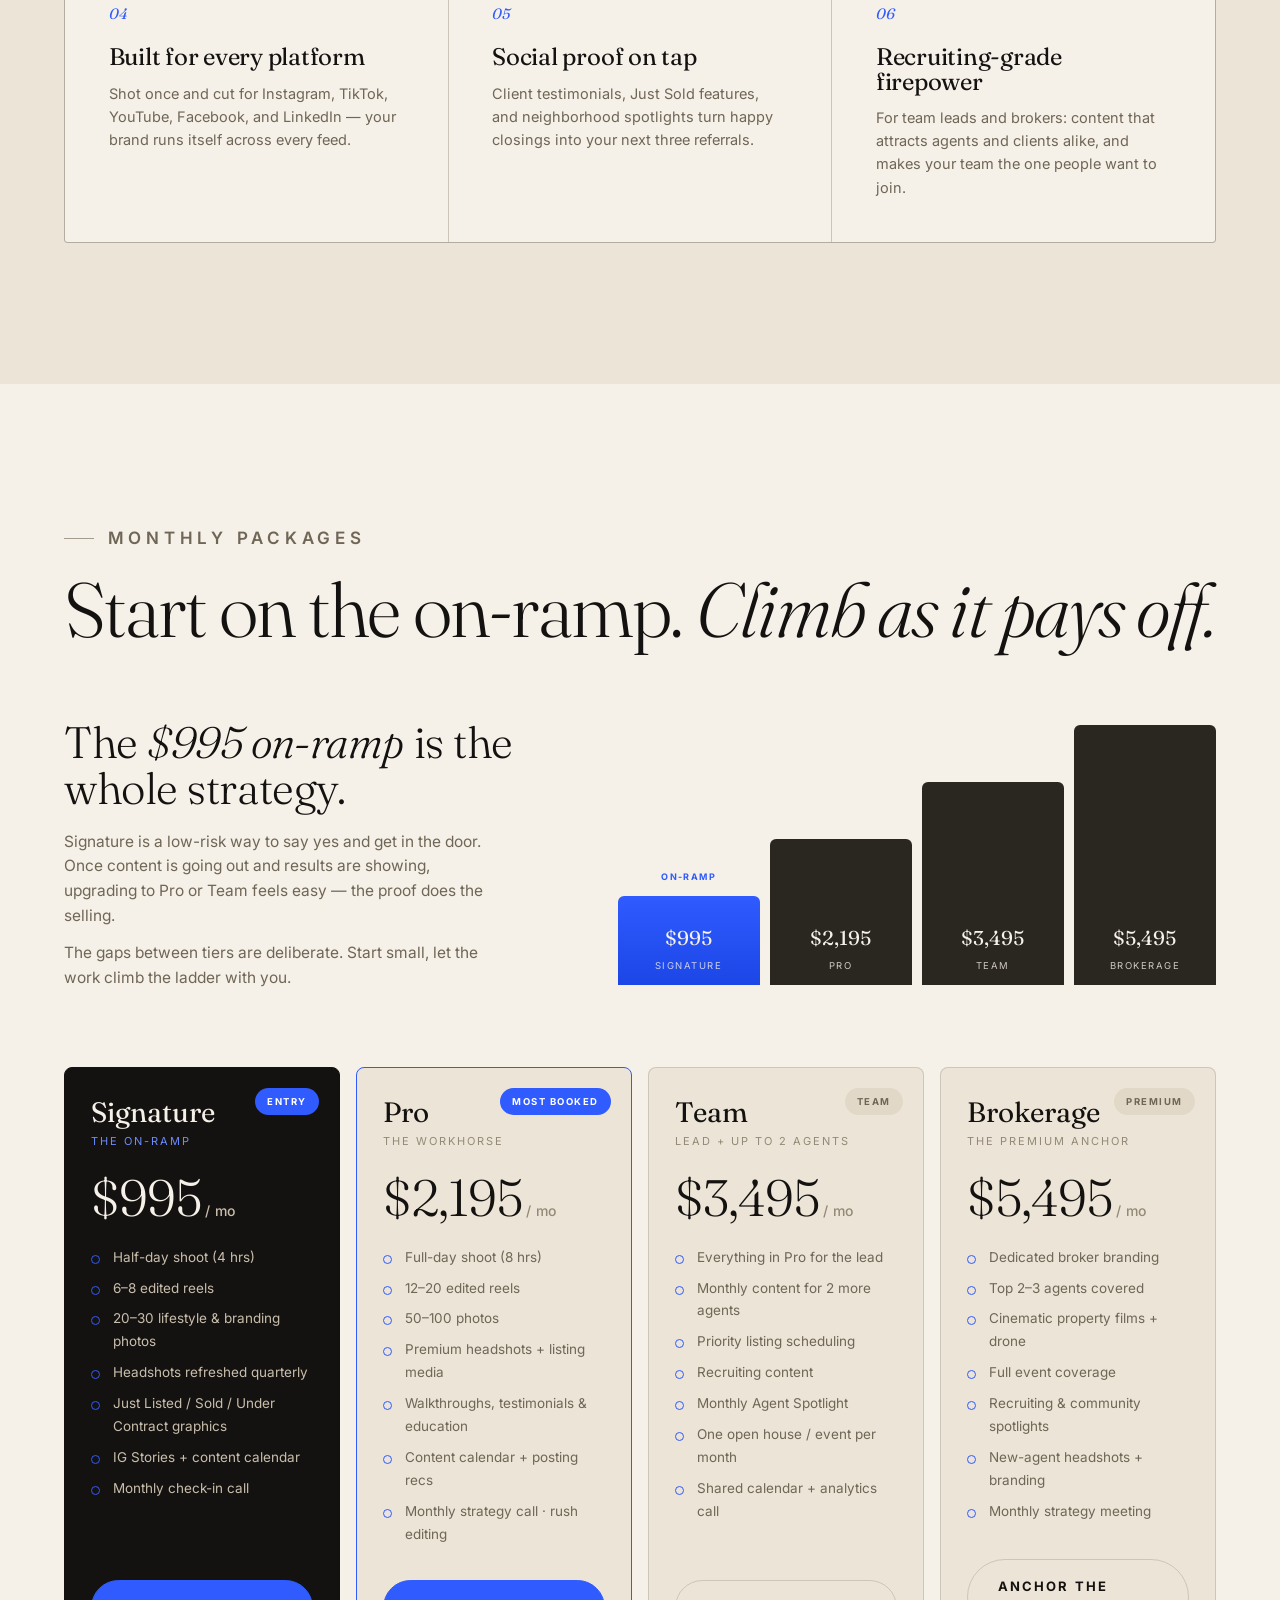
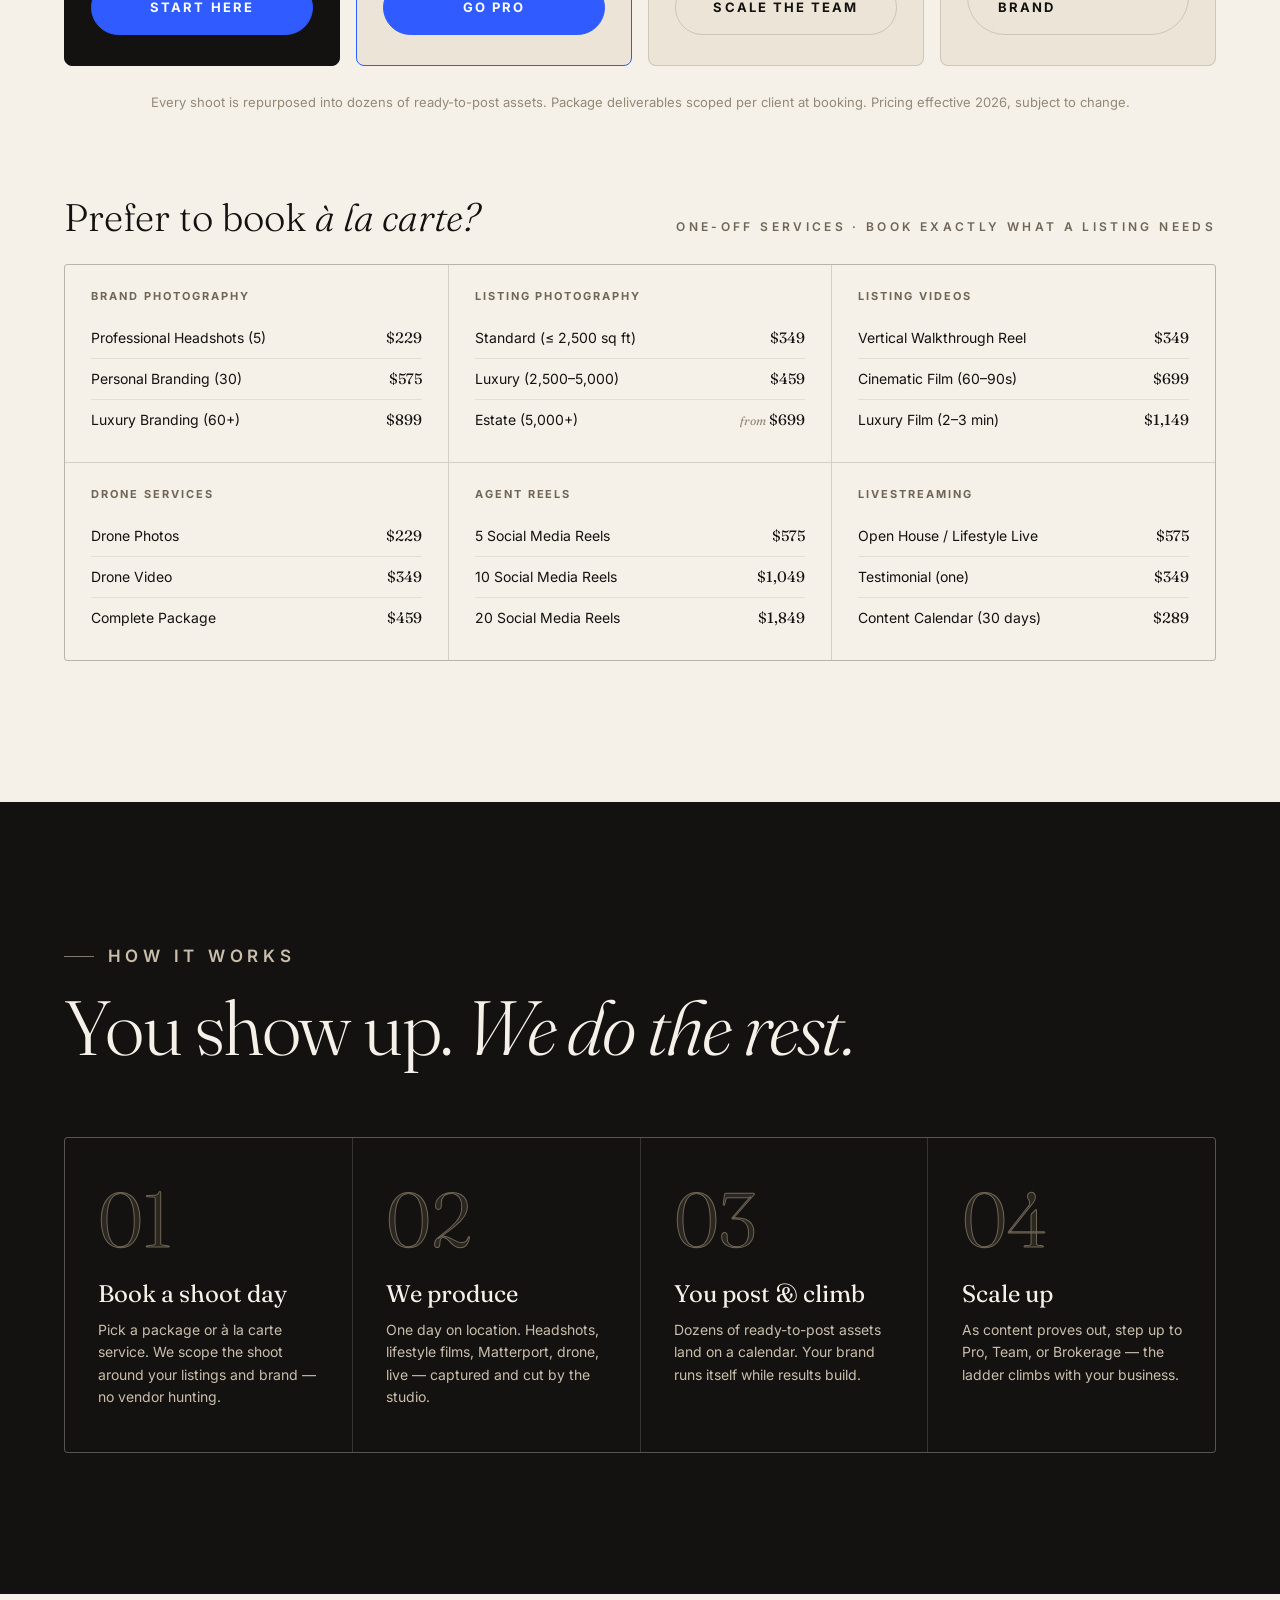
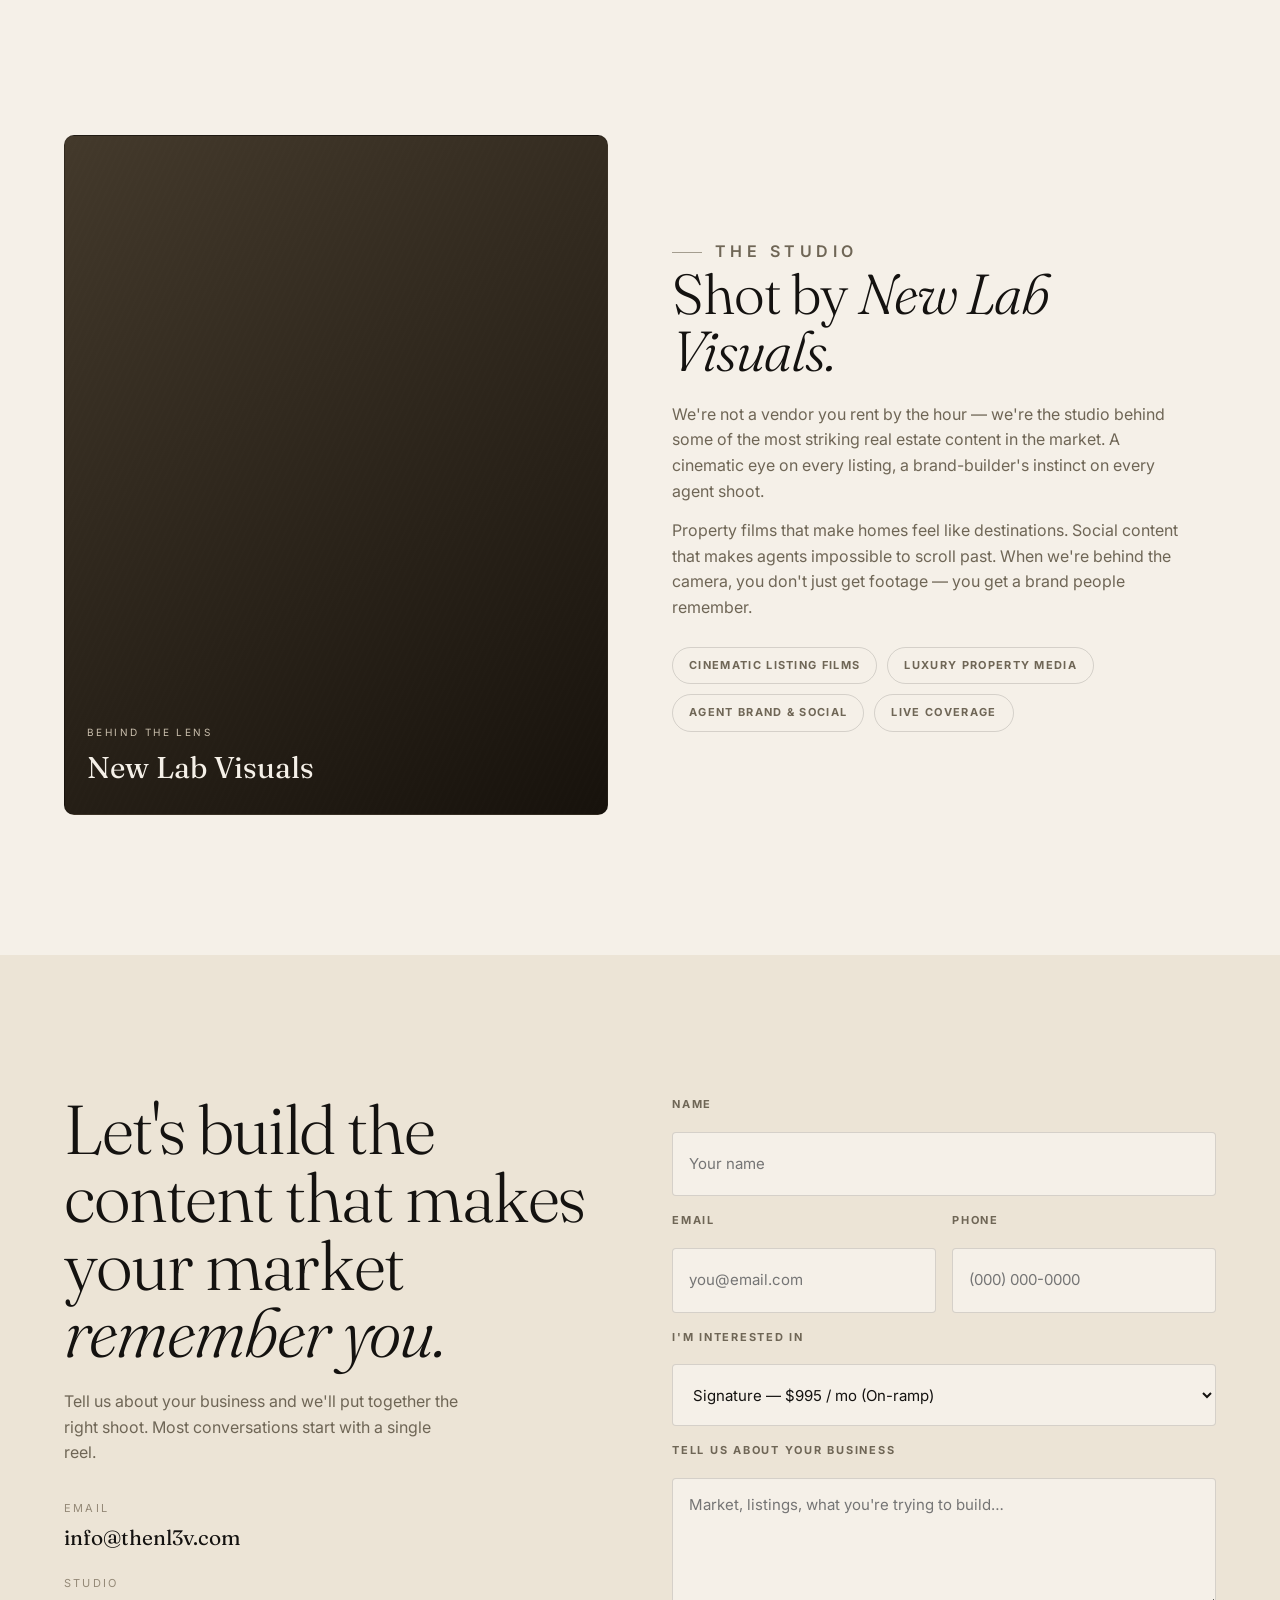
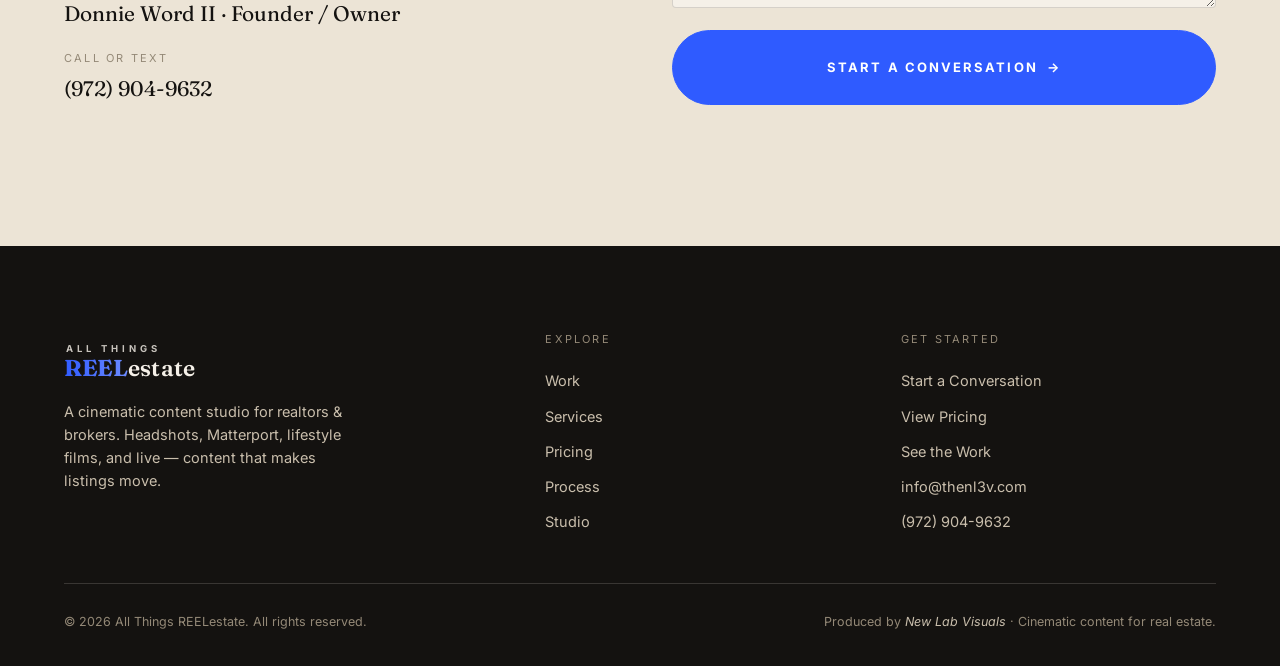
==== commit 3a011ba3: "Reliable install UX per platform + Matterport thumbnails + bigger close - Install: the one-tap "Inst" ====
--- a/index.html
+++ b/index.html
@@ -79,6 +79,9 @@
         <div class="ios-steps" id="iosSteps" hidden>
           <span>1. Tap the <svg class="ios-share" viewBox="0 0 24 24" aria-hidden="true"><path d="M12 15V4M12 4L8.5 7.5M12 4l3.5 3.5" fill="none" stroke="currentColor" stroke-width="1.7" stroke-linecap="round" stroke-linejoin="round"/><path d="M6 10H5.5A1.5 1.5 0 004 11.5v7A1.5 1.5 0 005.5 20h13a1.5 1.5 0 001.5-1.5v-7A1.5 1.5 0 0018.5 10H18" fill="none" stroke="currentColor" stroke-width="1.7" stroke-linecap="round"/></svg> Share button</span>
           <span>2. Choose <b>Add to Home Screen</b></span>
+        </div>
+        <div class="ios-steps" id="genericSteps" hidden>
+          <span>Open your browser menu (⋮) and choose <b>Install app</b> — or use the install icon in the address bar.</span>
         </div>
       </div>
     </div>
--- a/assets/css/styles.css
+++ b/assets/css/styles.css
@@ -684,7 +684,7 @@
 .ios-steps b{ color:var(--accent-2); }
 .ios-share{ width:16px; height:16px; stroke:var(--accent-2); color:var(--accent-2); vertical-align:middle; }
 .install-banner__act{ display:flex; align-items:center; gap:8px; flex-shrink:0; }
-.install-banner__close{ width:30px; height:30px; border-radius:50%; color:var(--cream-dim); font-size:18px; line-height:1; display:grid; place-items:center; }
+.install-banner__close{ flex-shrink:0; width:42px; height:42px; border-radius:50%; color:var(--cream-dim); font-size:22px; line-height:1; display:grid; place-items:center; border:1px solid var(--hair-light); }
 .install-banner__close:hover{ background:var(--ink-2); color:var(--paper); }
 .install-banner--expanded{ align-items:flex-start; }
 @media (max-width:520px){
